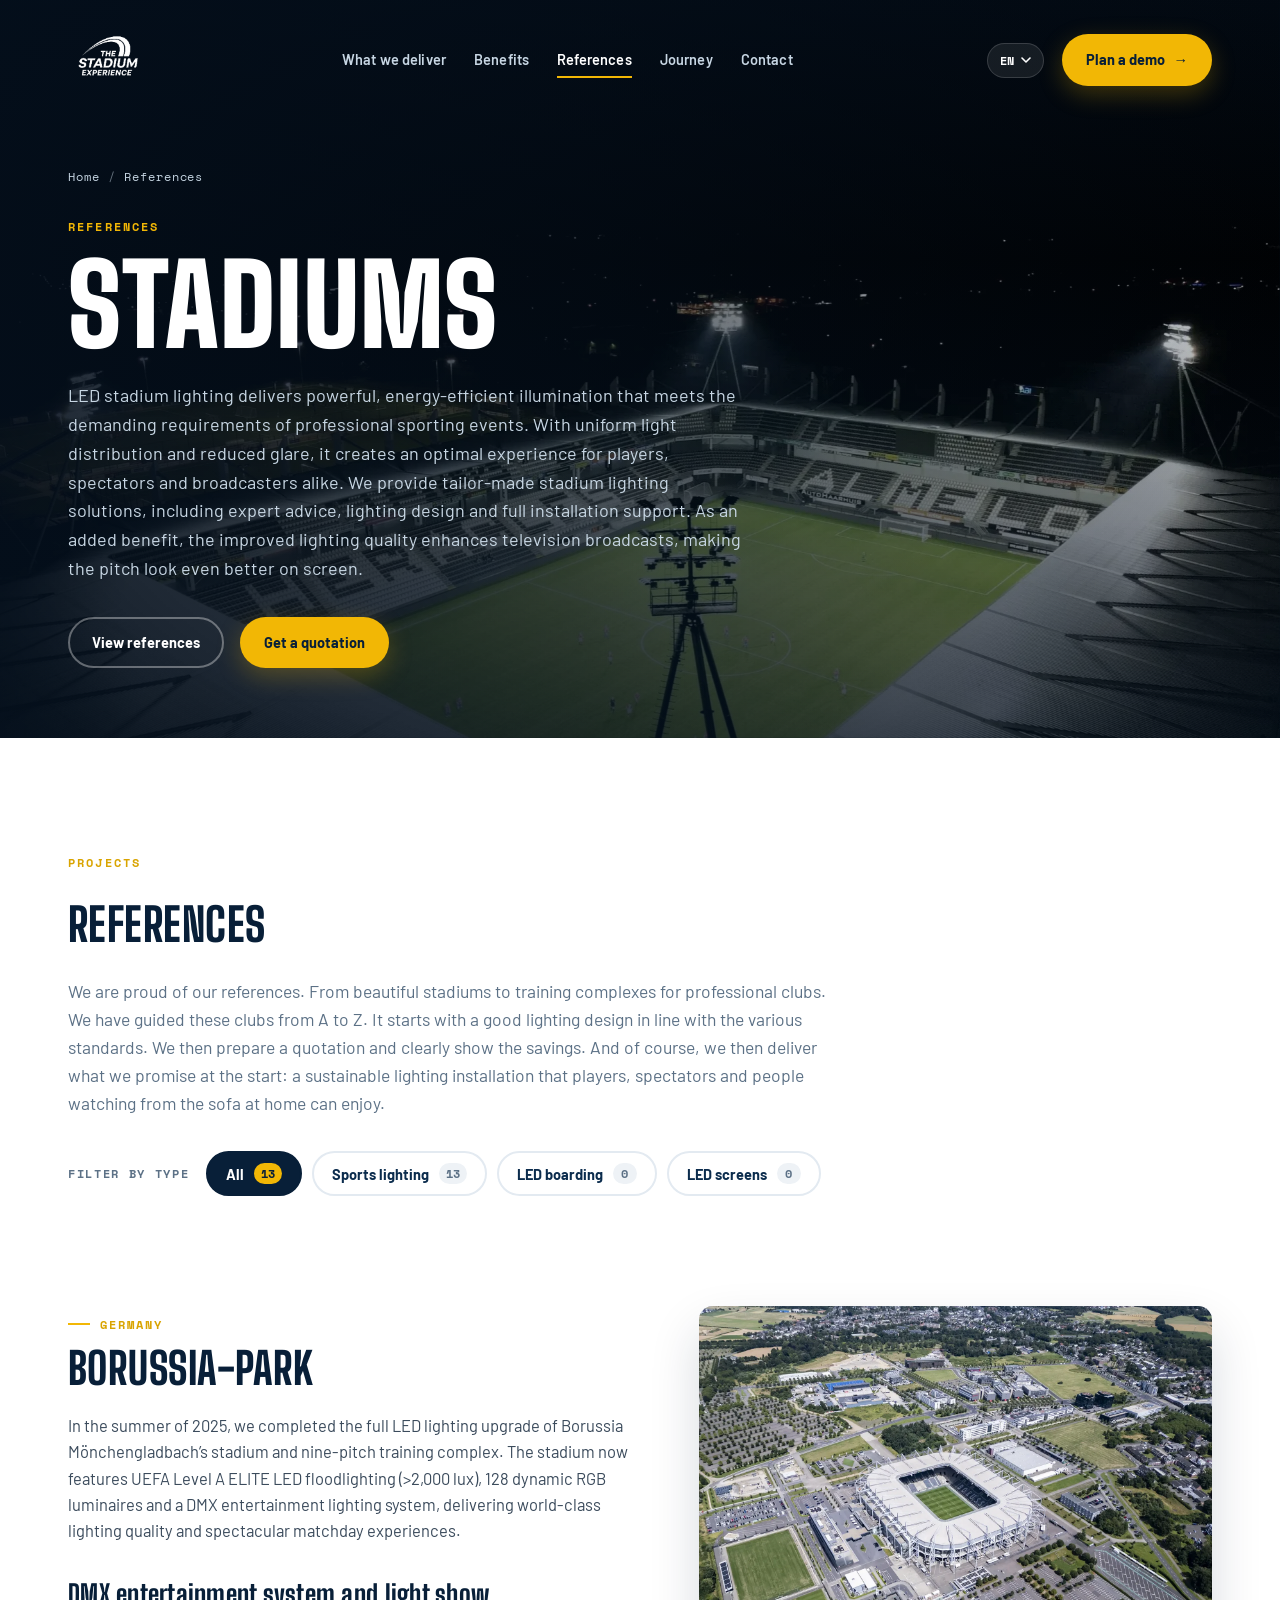
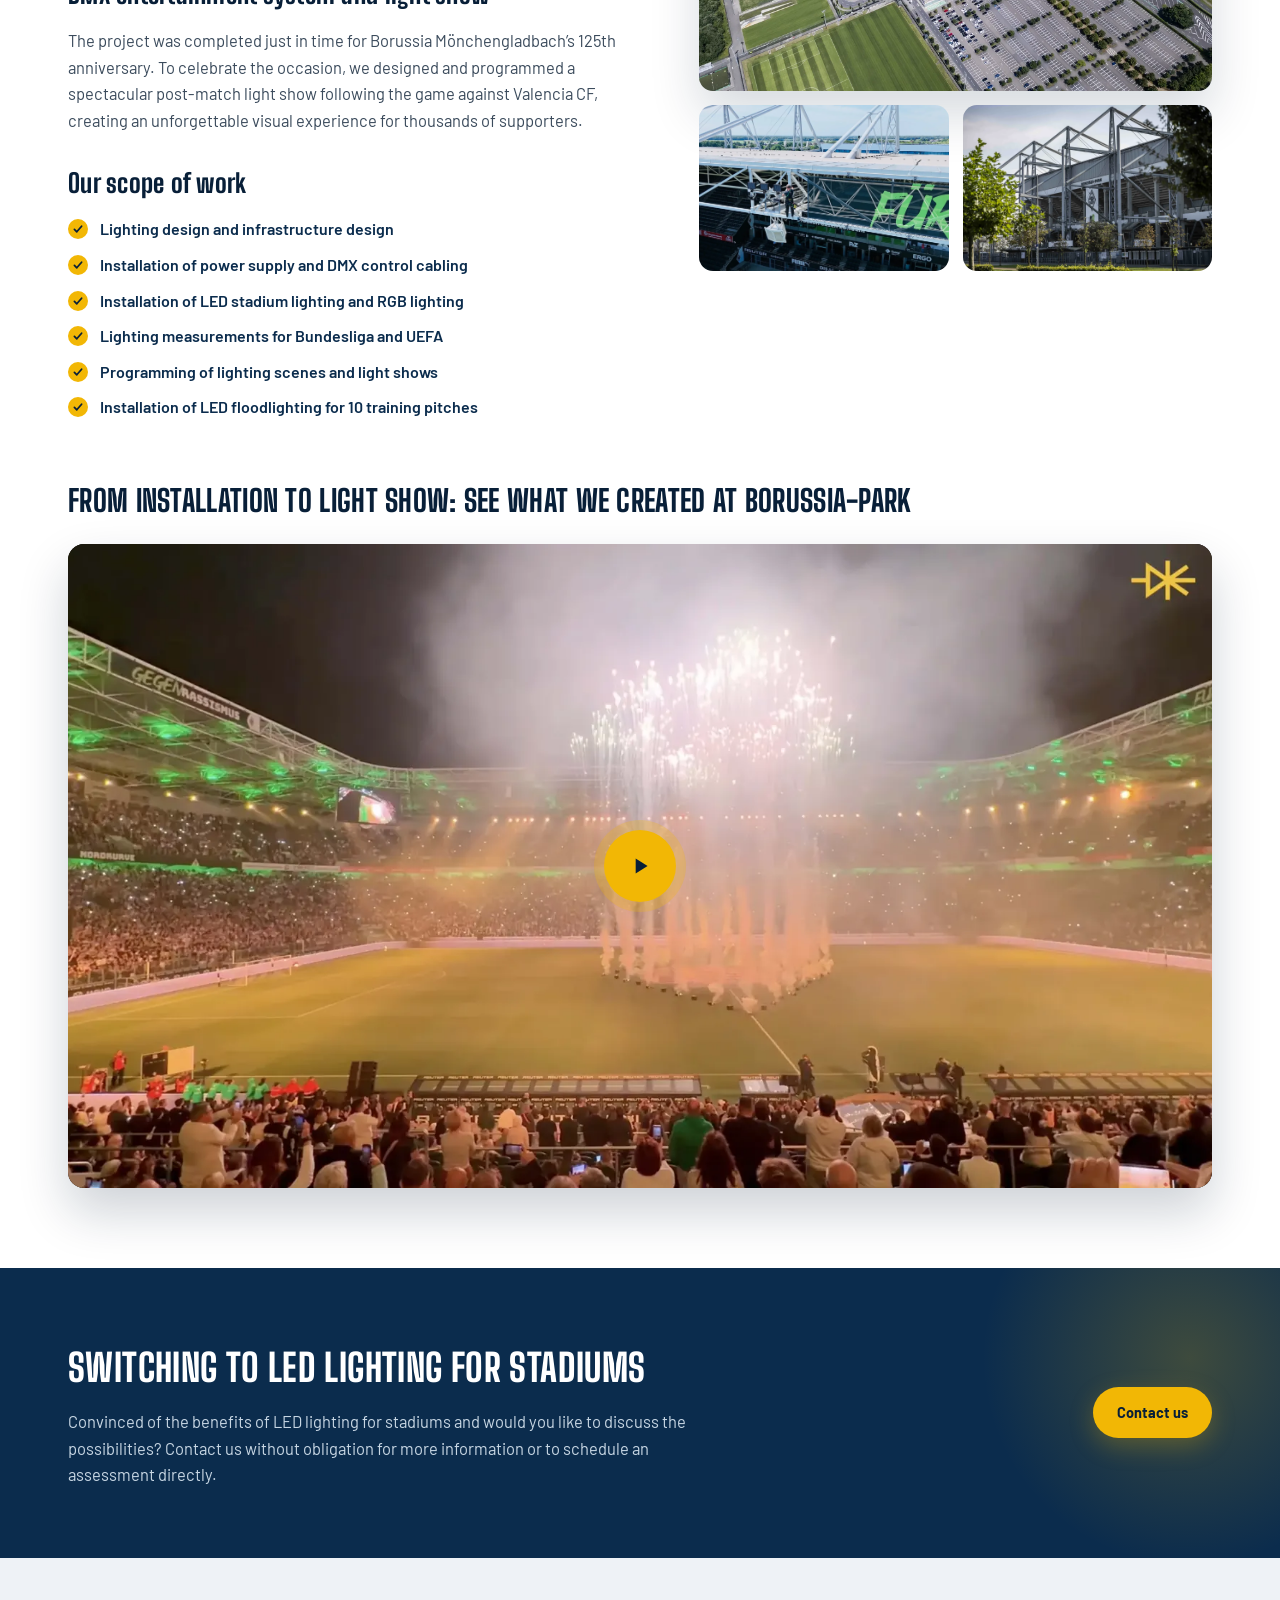
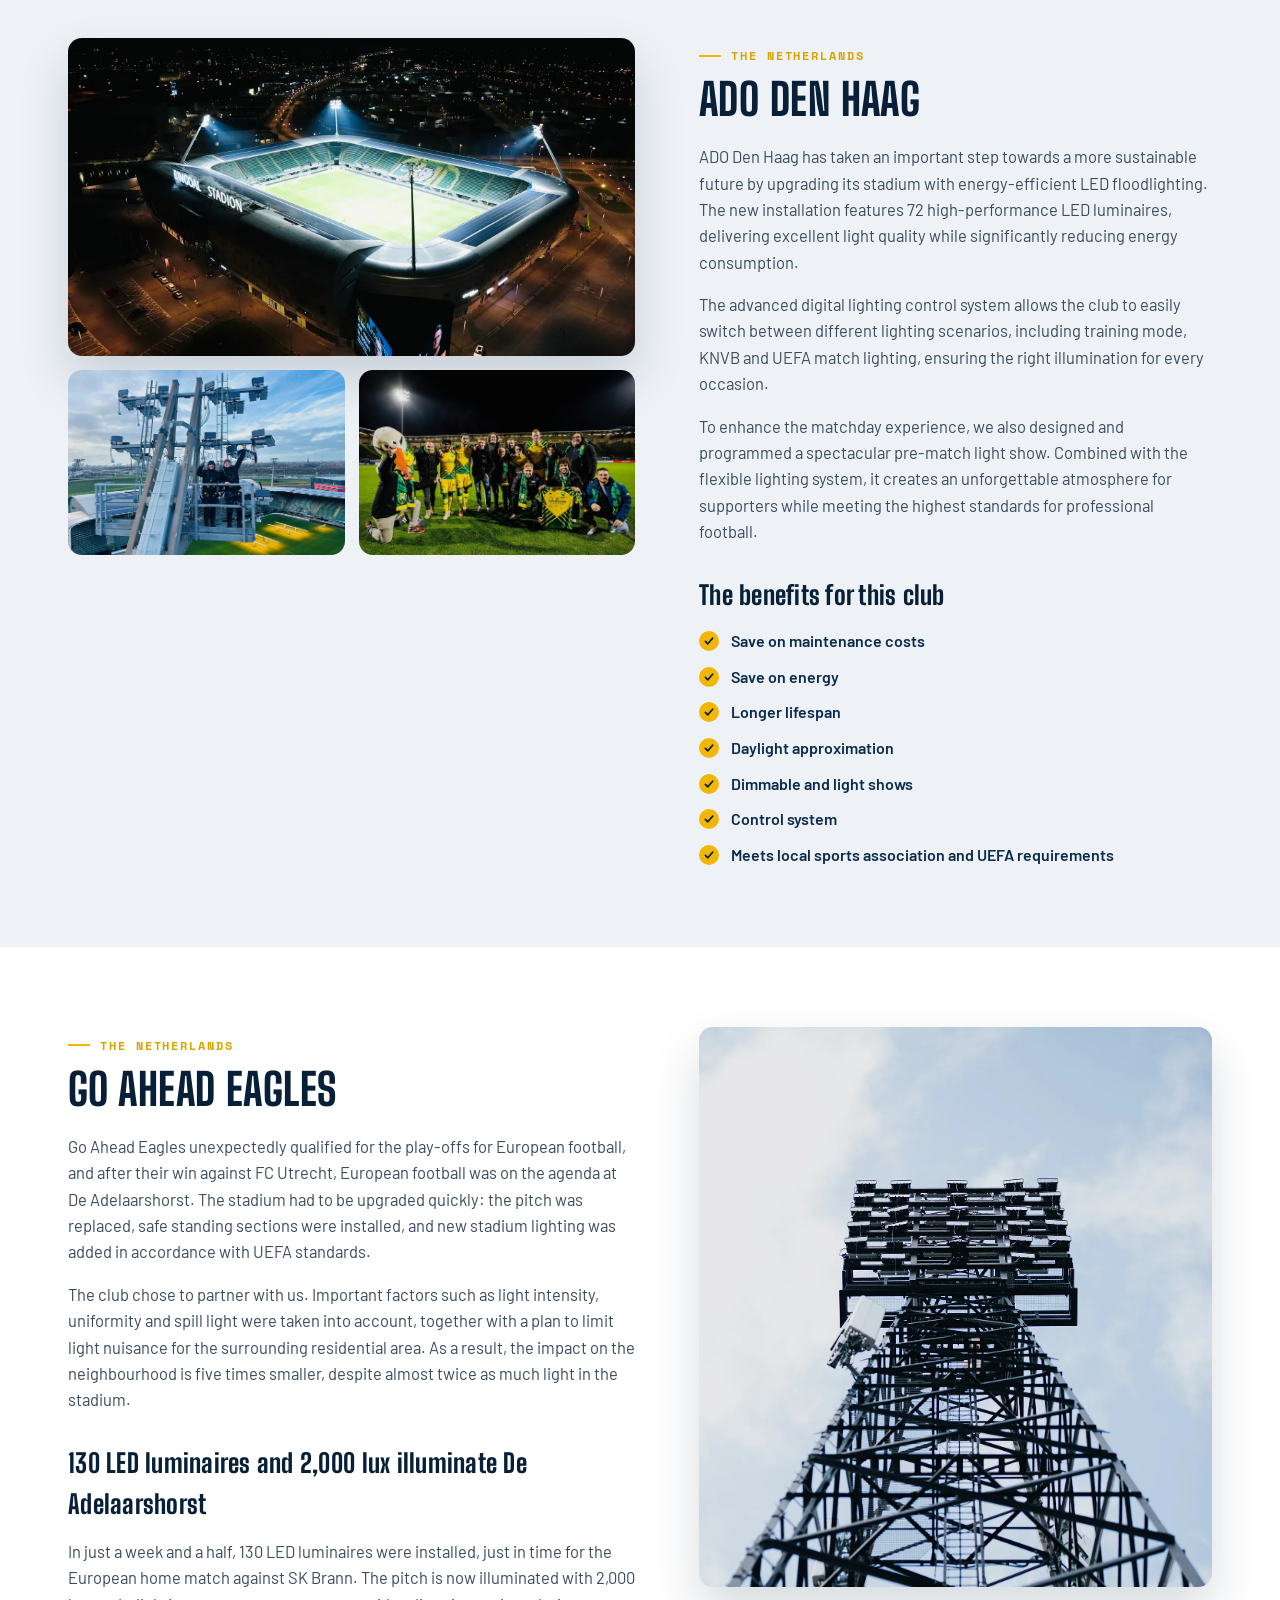
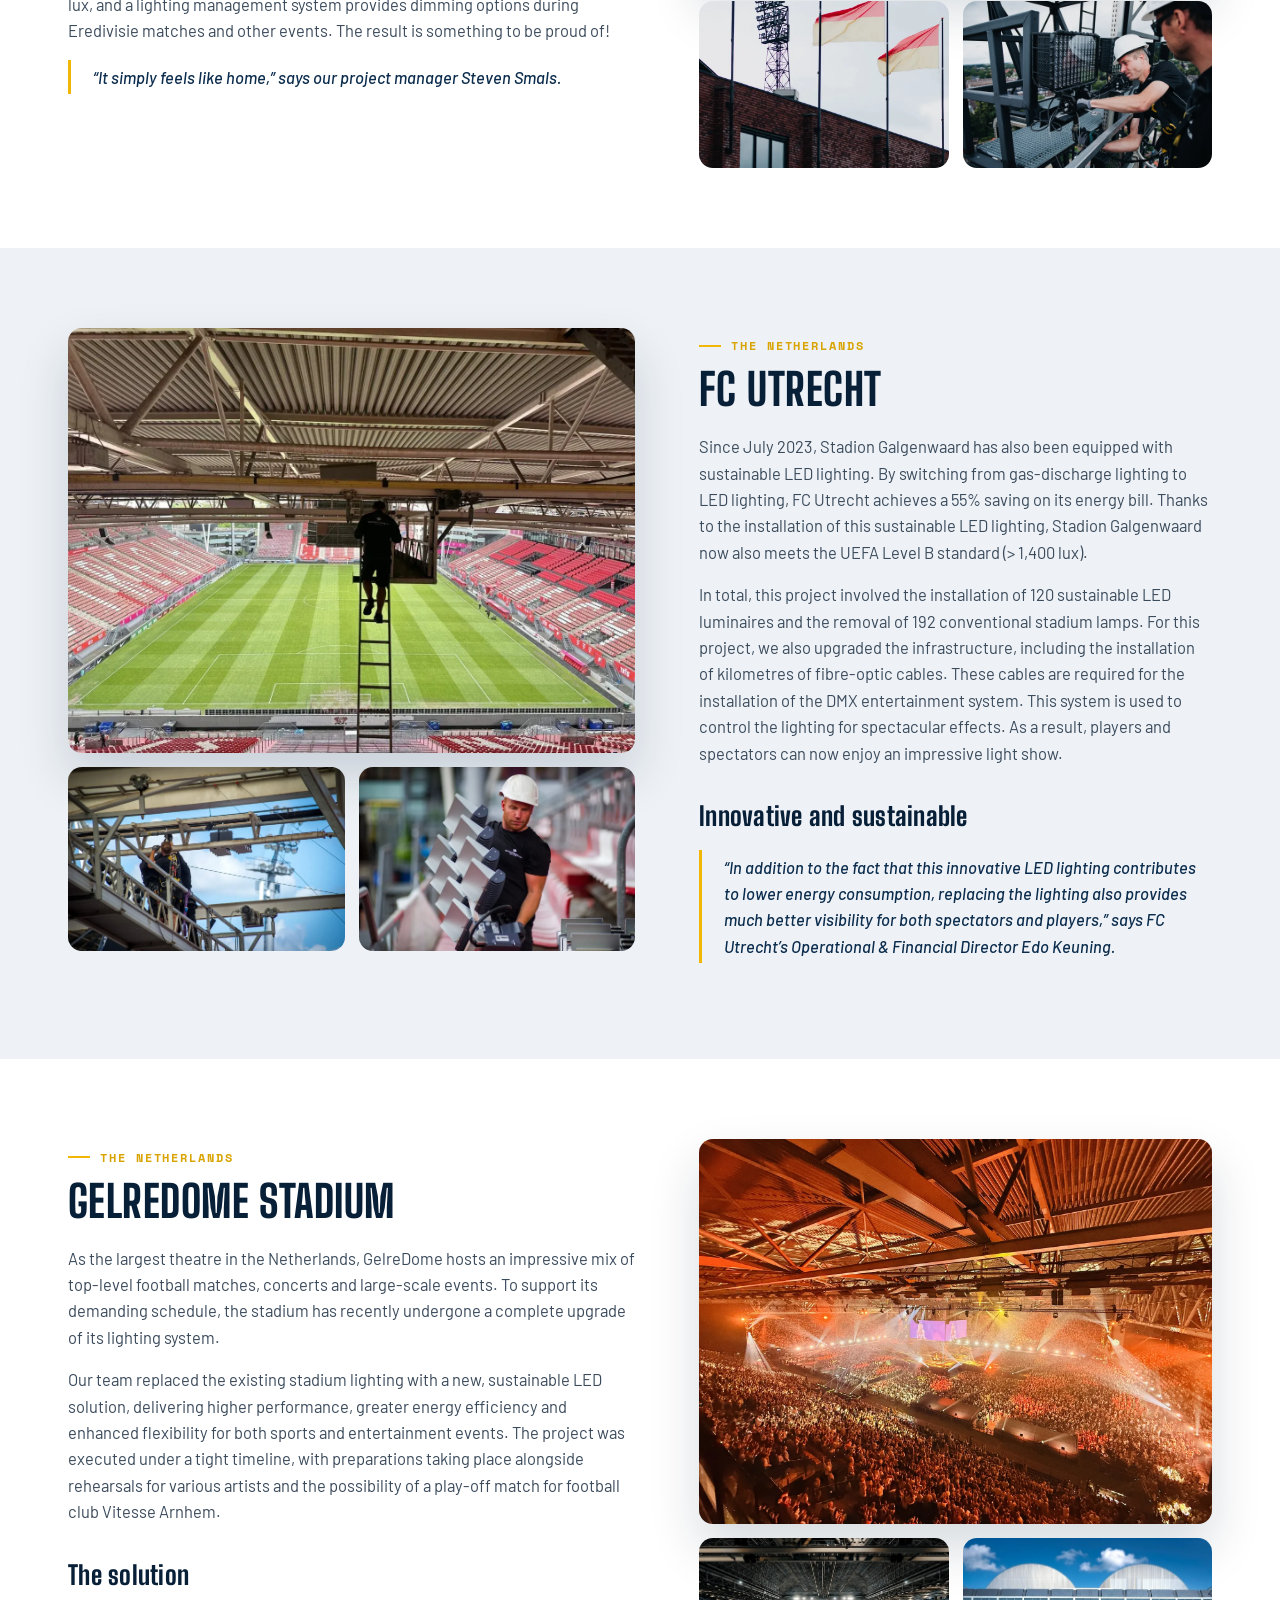
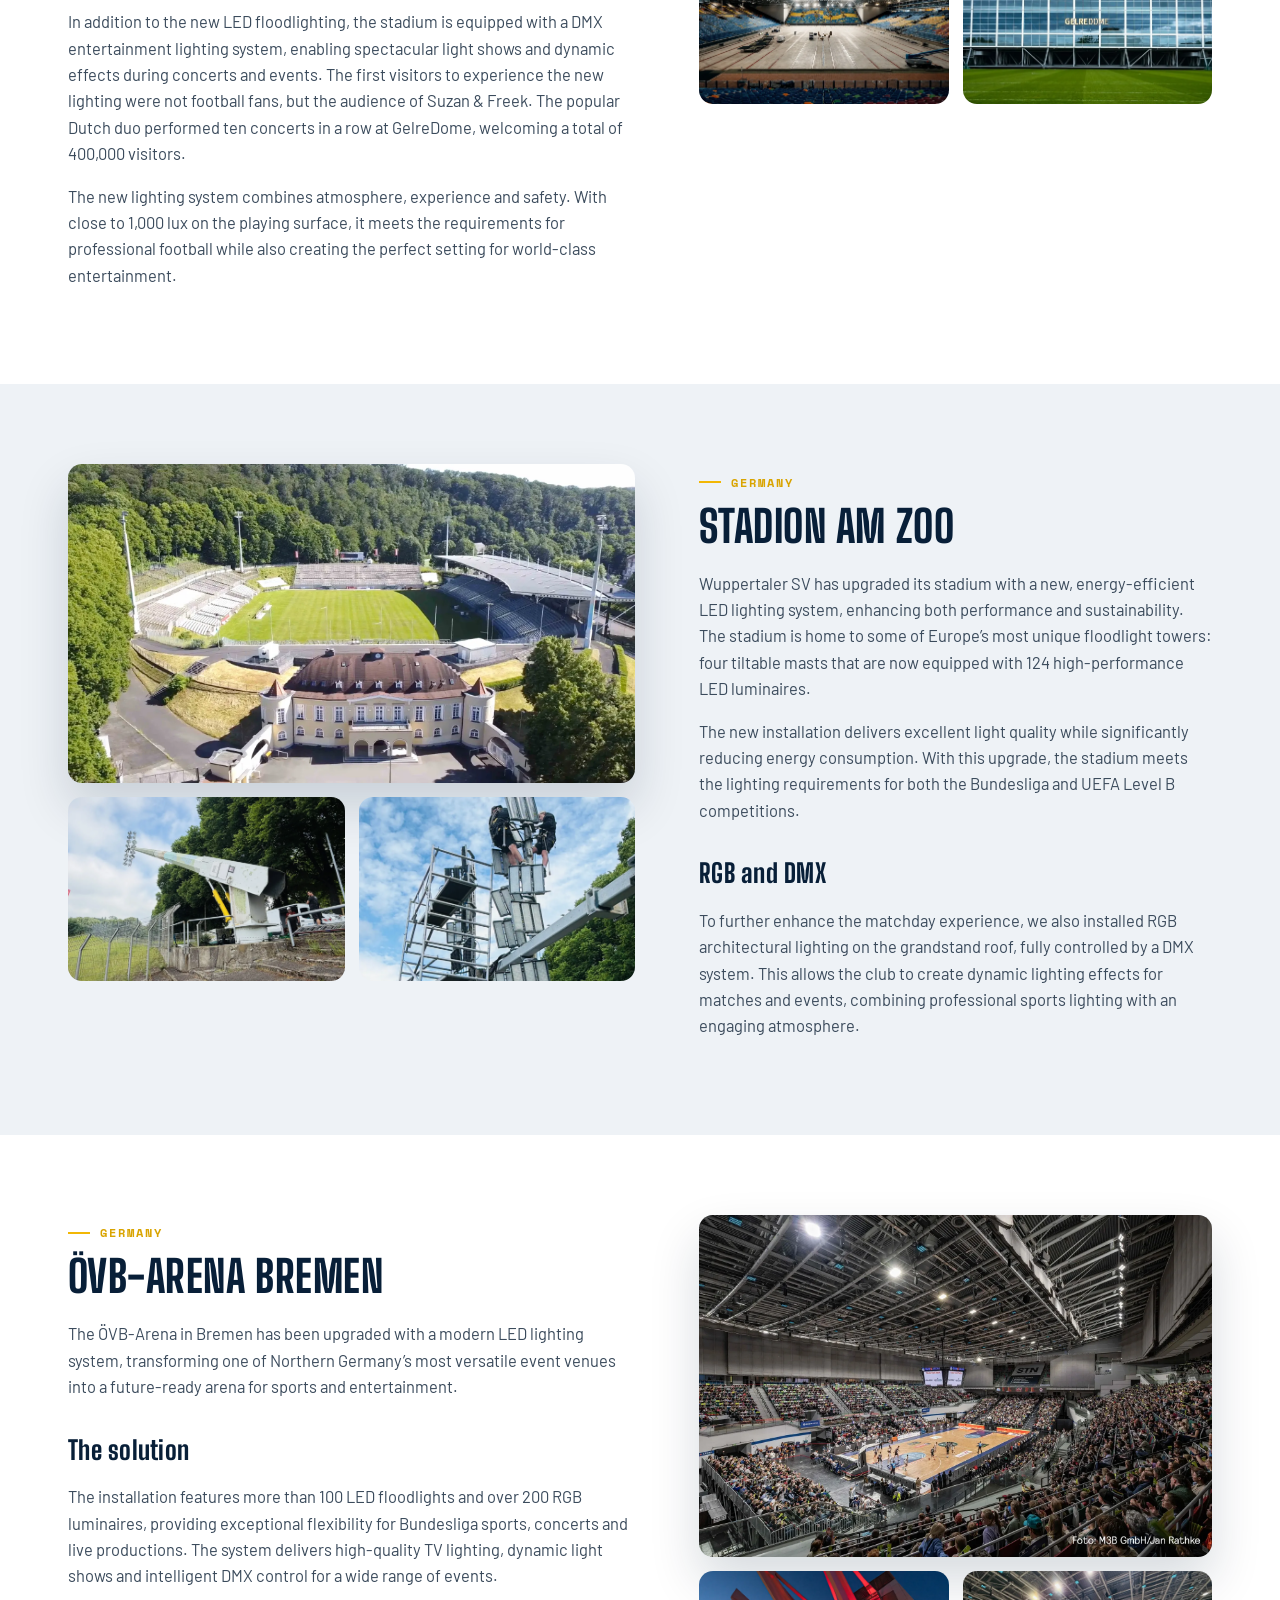
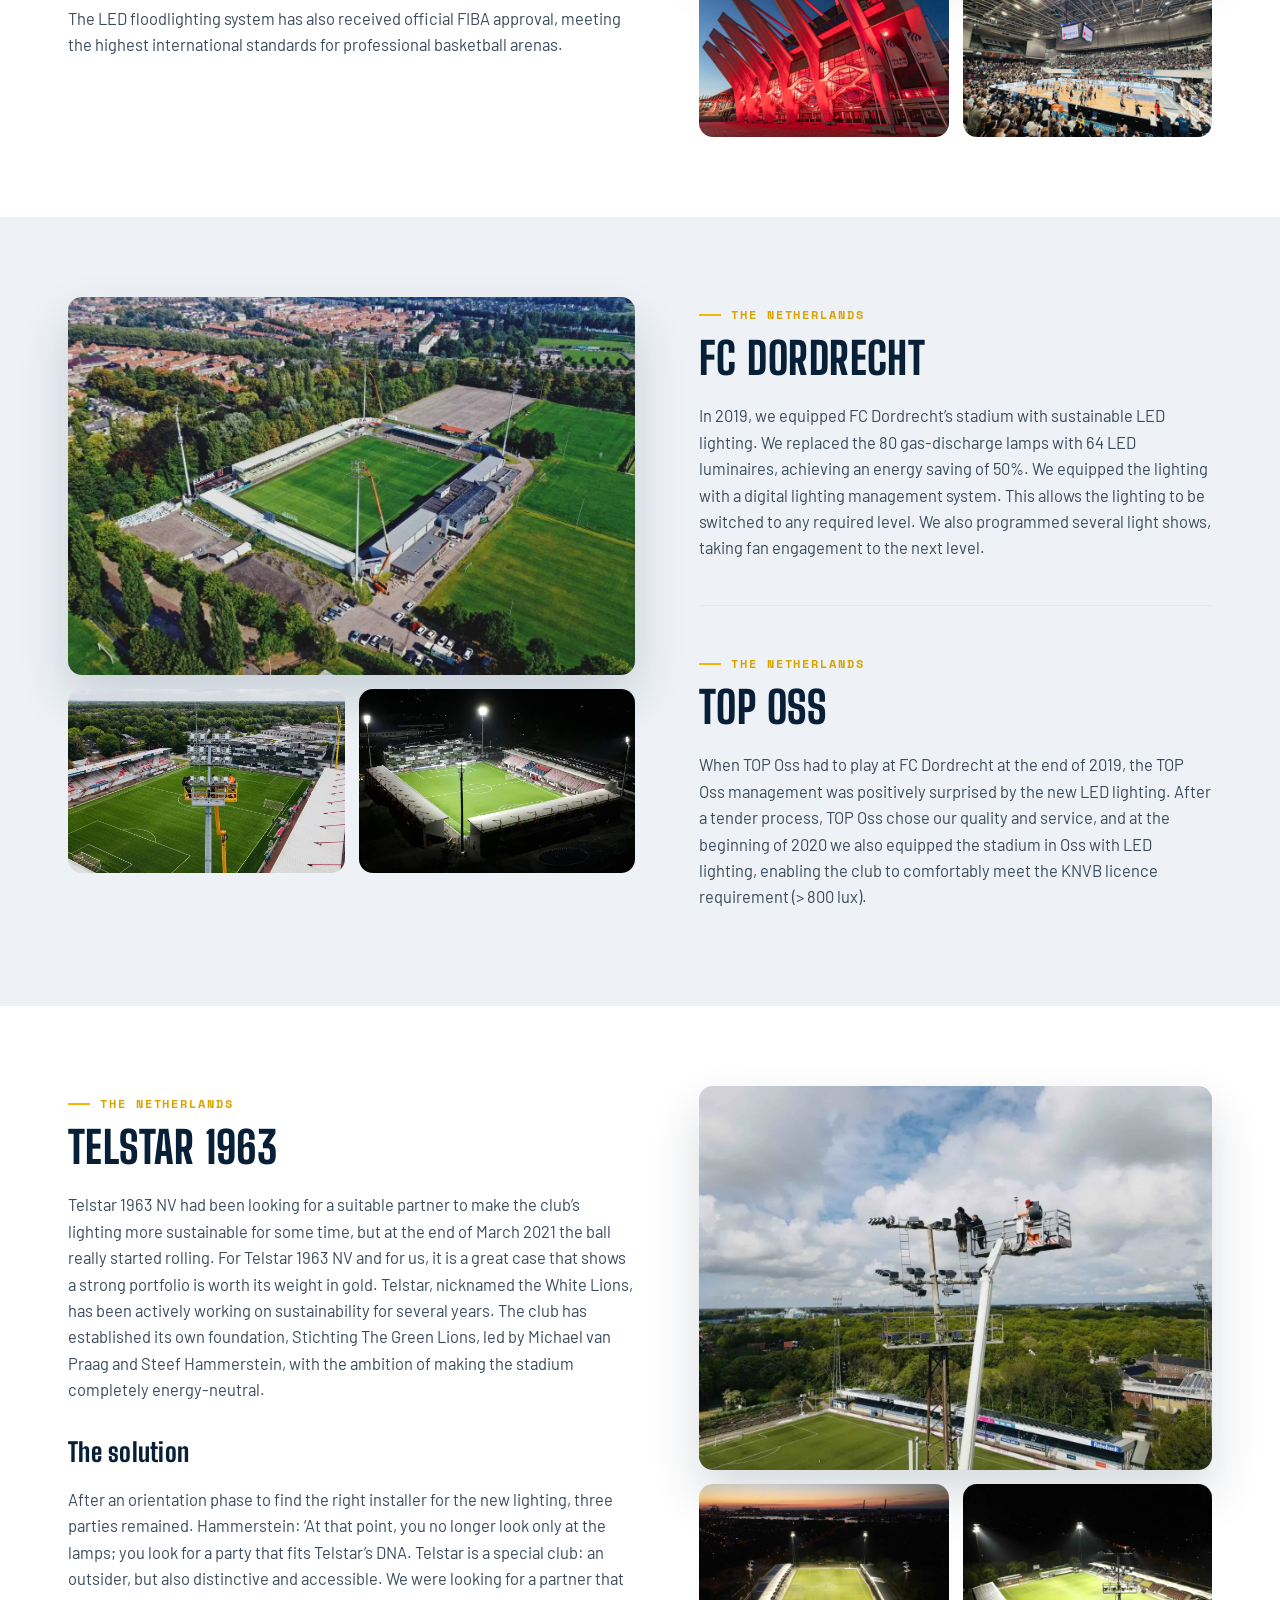
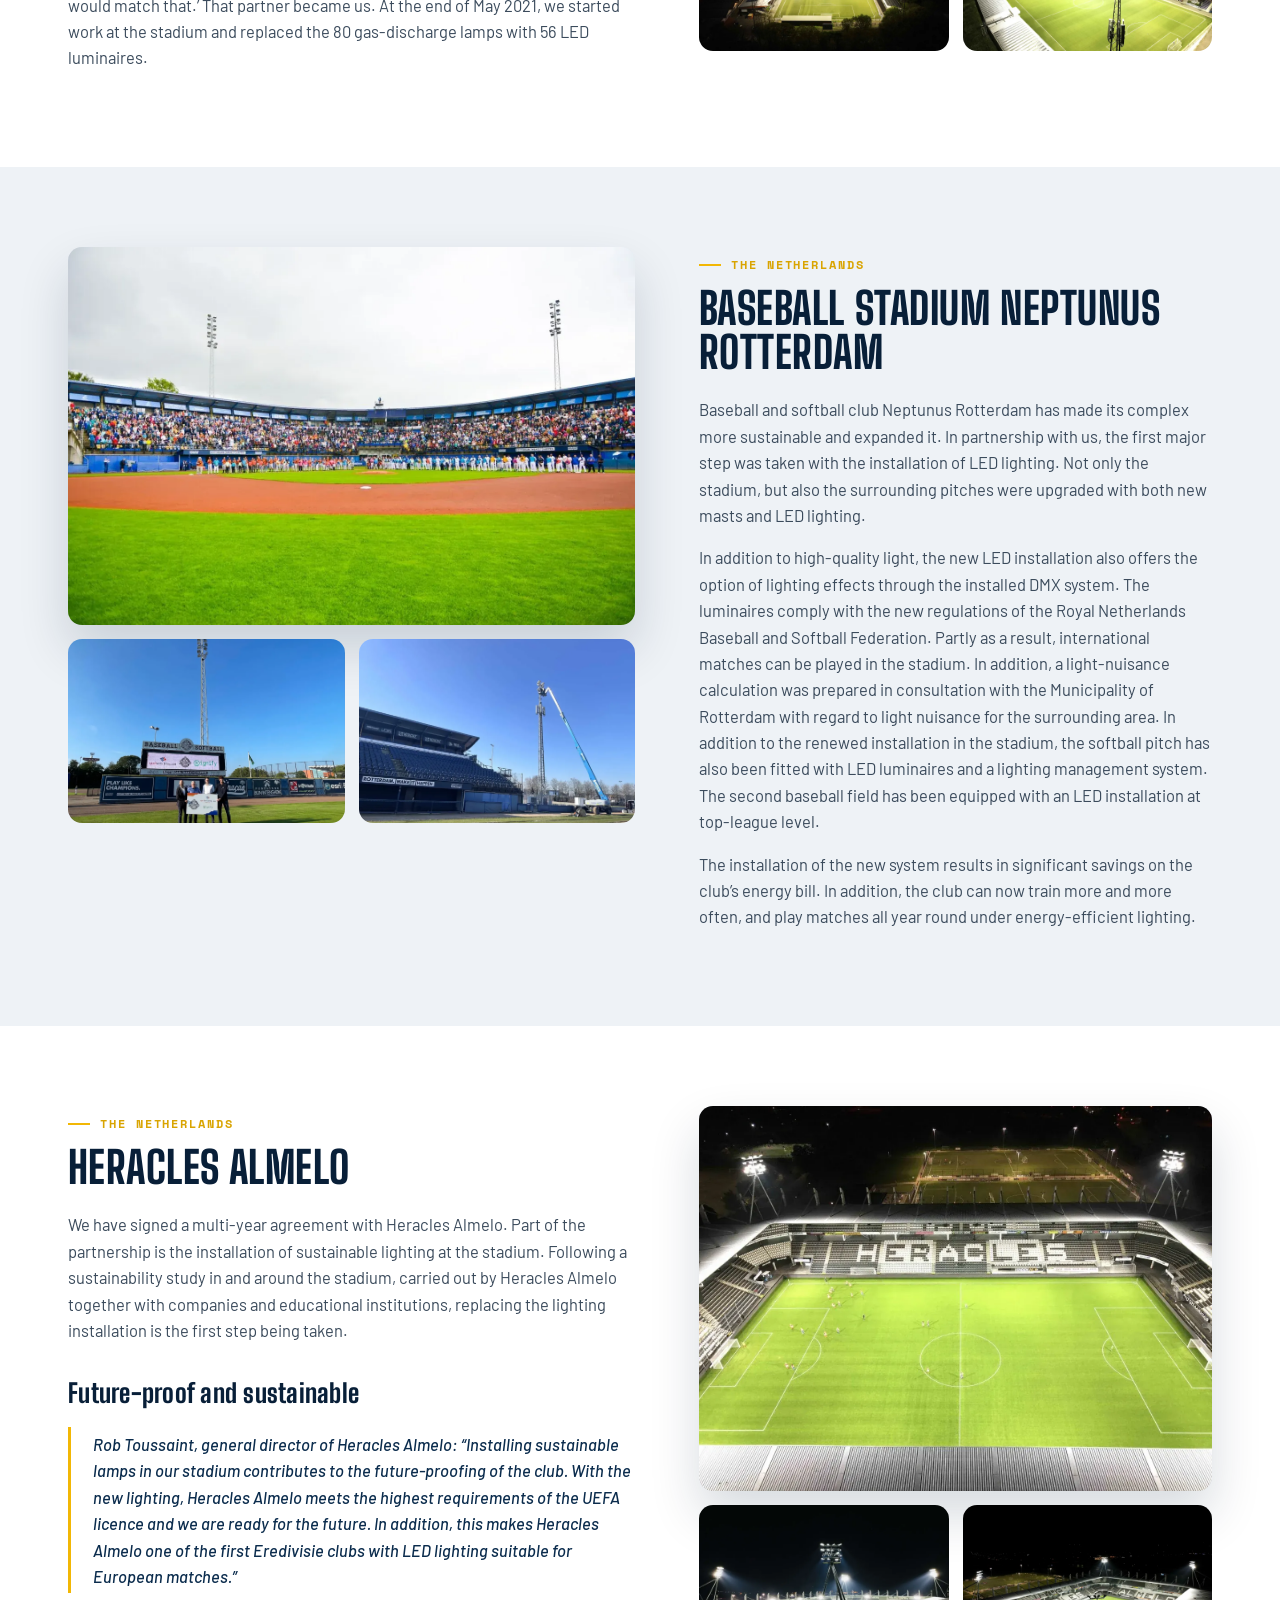
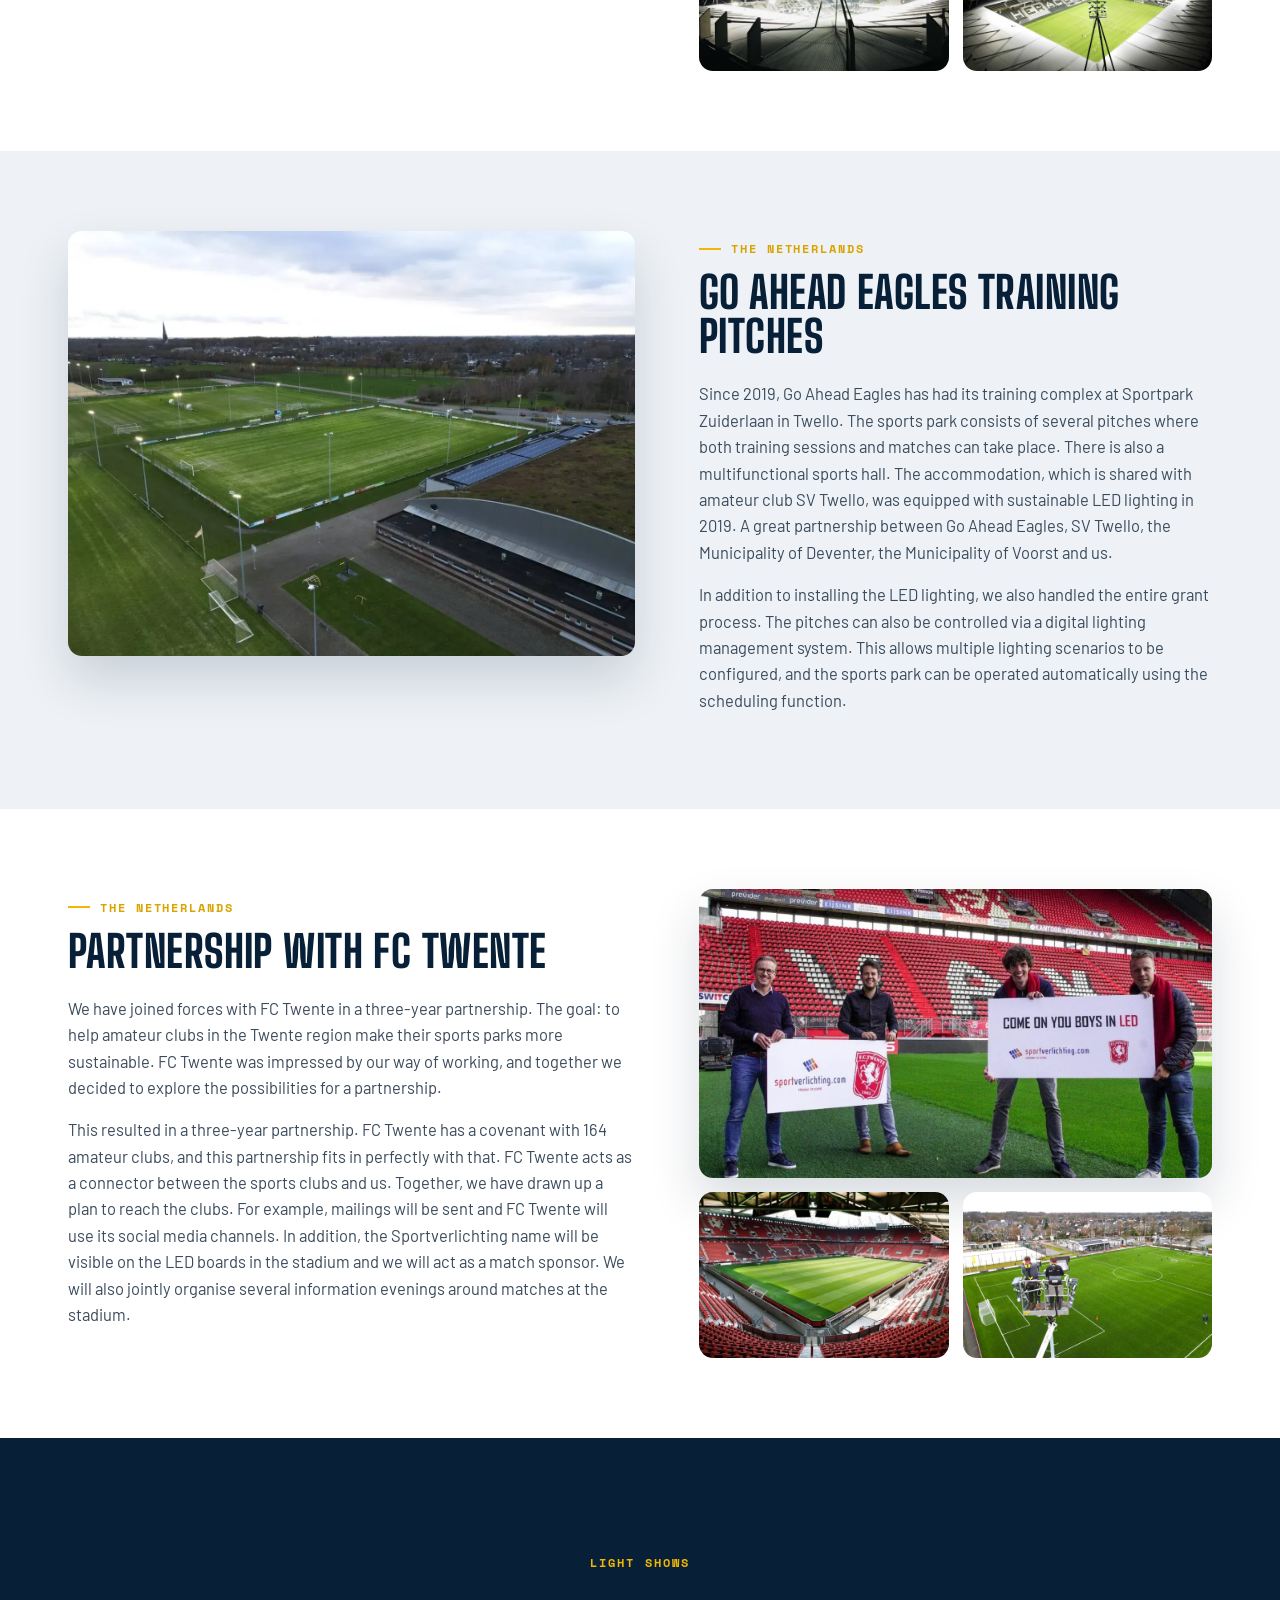
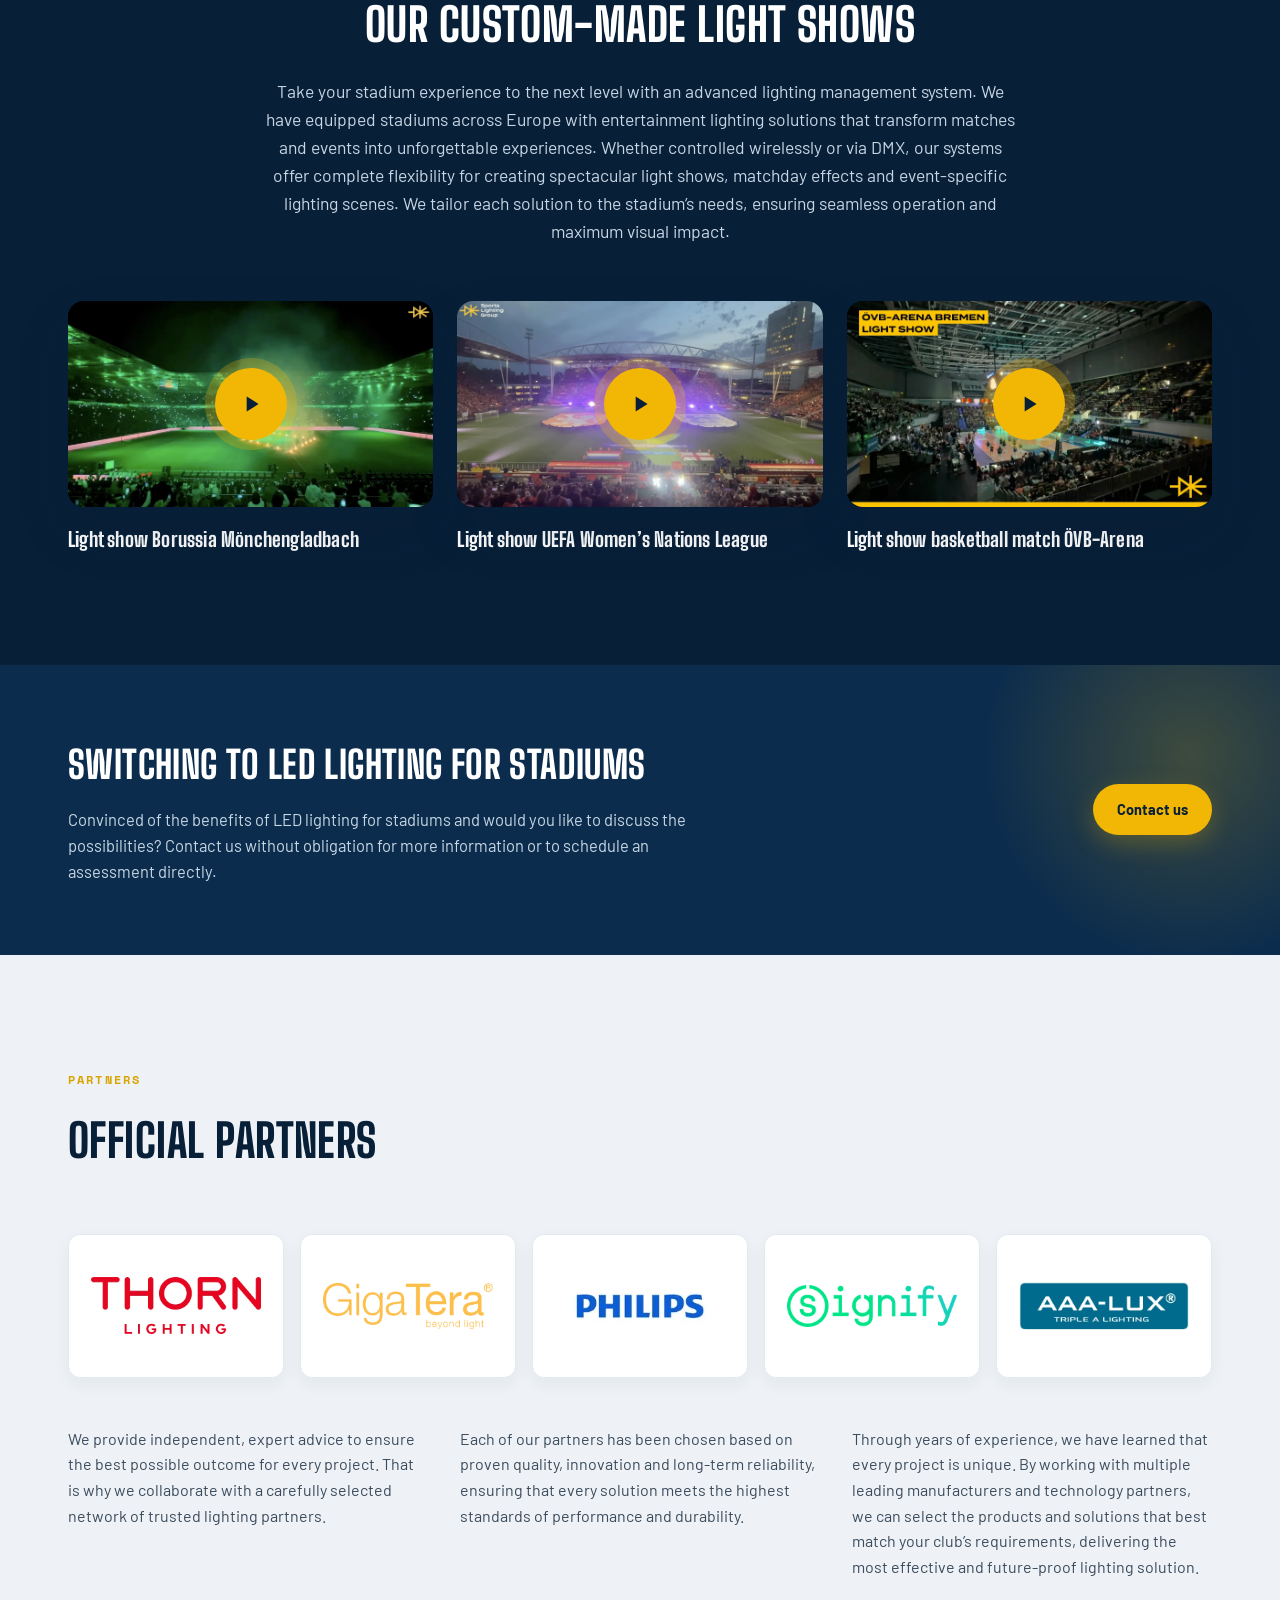
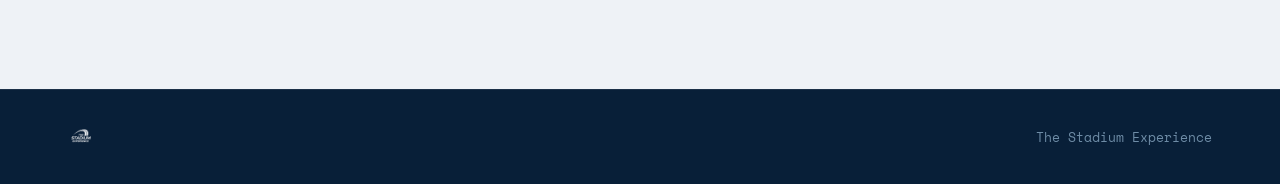
==== references.html @ 321649d0 "Add References page with stadium references and type filters New references.html in The Stadium Expe" ====
<!DOCTYPE html>
<html lang="en">
<head>
<!-- Google Tag Manager -->
<script>(function(w,d,s,l,i){w[l]=w[l]||[];w[l].push({'gtm.start':
new Date().getTime(),event:'gtm.js'});var f=d.getElementsByTagName(s)[0],
j=d.createElement(s),dl=l!='dataLayer'?'&l='+l:'';j.async=true;j.src=
'https://www.googletagmanager.com/gtm.js?id='+i+dl;f.parentNode.insertBefore(j,f);
})(window,document,'script','dataLayer','GTM-NWTGJNN2');</script>
<!-- End Google Tag Manager -->
<meta charset="UTF-8">
<meta name="viewport" content="width=device-width, initial-scale=1.0">
<title>References – Stadiums | The Stadium Experience</title>
<meta name="description" content="Stadium references of The Stadium Experience: LED stadium lighting, RGB and DMX light shows at Borussia-Park, ADO Den Haag, FC Utrecht, GelreDome, ÖVB-Arena Bremen and more.">
<link rel="icon" href="assets/favicon.webp">
<link rel="preconnect" href="https://fonts.googleapis.com">
<link rel="preconnect" href="https://fonts.gstatic.com" crossorigin>
<link href="https://fonts.googleapis.com/css2?family=Big+Shoulders+Display:wght@600;700;800;900&family=Barlow:ital,wght@0,400;0,500;0,600;0,700;1,500&family=Space+Mono:wght@400;700&display=swap" rel="stylesheet">
<link rel="preload" as="image" href="assets/references/hero.webp">
<style>
/* ============ TOKENS (same as index.html) ============ */
:root{
  --navy-950:#081F38; --navy-900:#0B2C4D; --navy-800:#123456;
  --steel-600:#4A7BA6; --steel-400:#6E8CA6; --powder-200:#C7D6E3;
  --gold-500:#F2B705; --gold-600:#D9A400; --white:#FFFFFF;
  --ink-700:#3B4B5C; --ink-500:#5C7186; --mist-50:#EEF2F6; --mist-100:#E3EAF1;
  --font-display:'Big Shoulders Display', sans-serif;
  --font-body:'Barlow', sans-serif;
  --font-mono:'Space Mono', monospace;
  --container:1200px; --radius:14px;
}
*,*::before,*::after{box-sizing:border-box;}
html{scroll-behavior:smooth; overflow-x:clip;}
@media (prefers-reduced-motion: reduce){
  html{scroll-behavior:auto;}
  *{animation-duration:0.001ms !important; animation-iteration-count:1 !important; transition-duration:0.001ms !important; scroll-behavior:auto !important;}
}
body{margin:0; font-family:var(--font-body); background:var(--white); color:var(--ink-700); line-height:1.6; -webkit-font-smoothing:antialiased; overflow-x:clip;}
img{max-width:100%; display:block;}
a{color:inherit;}
.container{max-width:var(--container); margin:0 auto; padding:0 28px;}
section{position:relative;}
h1,h2,h3,h4{font-family:var(--font-display); margin:0; letter-spacing:0.01em;}
.eyebrow{font-family:var(--font-mono); font-size:12px; letter-spacing:0.18em; text-transform:uppercase; color:var(--gold-600); font-weight:700; display:inline-flex; align-items:center; gap:10px;}
.eyebrow.on-dark{color:var(--gold-500);}
a:focus-visible, button:focus-visible{outline:3px solid var(--gold-500); outline-offset:2px;}

/* reveal */
.reveal{opacity:0; transform:translateY(28px); transition:opacity .7s ease, transform .7s ease;}
.reveal.is-visible{opacity:1; transform:translateY(0);}
.reveal-stagger > *{opacity:0; transform:translateY(24px); transition:opacity .6s ease, transform .6s ease;}
.reveal-stagger.is-visible > *{opacity:1; transform:translateY(0);}
.reveal-stagger.is-visible > *:nth-child(2){transition-delay:.08s;}
.reveal-stagger.is-visible > *:nth-child(3){transition-delay:.16s;}
.reveal-stagger.is-visible > *:nth-child(4){transition-delay:.24s;}
.reveal-stagger.is-visible > *:nth-child(5){transition-delay:.32s;}

/* ============ HEADER (same as index.html) ============ */
header{position:fixed; top:0; left:0; right:0; z-index:100; background:rgba(8,31,56,0); transition:background .35s ease, backdrop-filter .35s ease, box-shadow .35s ease, padding .35s ease; padding:20px 0;}
header.scrolled{background:rgba(8,31,56,0.92); backdrop-filter:blur(10px); box-shadow:0 8px 30px rgba(0,0,0,0.25); padding:12px 0;}
header .container{display:flex; align-items:center; justify-content:space-between; gap:20px;}
.brand{display:flex; align-items:center; gap:10px; text-decoration:none;}
.brand img{height:80px; transition:height .3s ease; filter:brightness(0) invert(1);}
header.scrolled .brand img{height:64px;}
nav.main-nav{display:flex; align-items:center; gap:28px;}
nav.main-nav a{color:var(--powder-200); text-decoration:none; font-size:14.5px; font-weight:600; letter-spacing:0.01em; position:relative;}
nav.main-nav a::after{content:""; position:absolute; left:0; bottom:-6px; width:0; height:2px; background:var(--gold-500); transition:width .25s ease;}
nav.main-nav a:hover::after, nav.main-nav a.active::after{width:100%;}
nav.main-nav a.active{color:var(--white);}
.header-right{display:flex; align-items:center; gap:18px;}
.lang-switch{position:relative;}
.lang-switch-trigger{display:flex; align-items:center; gap:6px; font-family:var(--font-mono); font-size:12px; font-weight:700; letter-spacing:0.04em; padding:8px 12px; border-radius:999px; border:1px solid rgba(255,255,255,0.15); background:rgba(255,255,255,0.08); color:var(--white); cursor:pointer; transition:background .2s ease, border-color .2s ease;}
.lang-switch-trigger:hover{background:rgba(255,255,255,0.16); border-color:rgba(255,255,255,0.3);}
.lang-switch-trigger svg{transition:transform .2s ease; flex-shrink:0;}
.lang-switch.open .lang-switch-trigger svg{transform:rotate(180deg);}
.lang-switch-menu{position:absolute; top:calc(100% + 8px); right:0; min-width:96px; background:var(--navy-900); border:1px solid rgba(255,255,255,0.15); border-radius:14px; padding:6px; display:flex; flex-direction:column; gap:2px; box-shadow:0 16px 32px rgba(0,0,0,0.35); opacity:0; visibility:hidden; transform:translateY(-6px); transition:opacity .18s ease, transform .18s ease, visibility .18s ease; z-index:50;}
.lang-switch.open .lang-switch-menu{opacity:1; visibility:visible; transform:translateY(0);}
.lang-switch-menu button{font-family:var(--font-mono); font-size:12px; font-weight:700; letter-spacing:0.04em; padding:8px 12px; border-radius:9px; border:none; background:transparent; color:var(--powder-200); cursor:pointer; text-align:left; transition:background .2s ease, color .2s ease;}
.lang-switch-menu button.active{background:var(--gold-500); color:var(--navy-950);}
.lang-switch-menu button:hover:not(.active){background:rgba(255,255,255,0.1); color:var(--white);}
.btn{display:inline-flex; align-items:center; justify-content:center; gap:9px; font-family:var(--font-body); font-weight:700; font-size:14.5px; padding:12px 22px; border-radius:999px; text-decoration:none; cursor:pointer; border:2px solid transparent; transition:transform .2s ease, box-shadow .2s ease, background .2s ease, color .2s ease; white-space:nowrap;}
.btn:hover{transform:translateY(-2px);}
.btn-gold{background:var(--gold-500); color:var(--navy-950); box-shadow:0 8px 24px rgba(242,183,5,0.25);}
.btn-gold:hover{background:var(--gold-600); box-shadow:0 10px 28px rgba(242,183,5,0.35);}
.btn-ghost-dark{border-color:rgba(255,255,255,0.35); color:var(--white);}
.btn-ghost-dark:hover{border-color:var(--white); background:rgba(255,255,255,0.08);}
.header-cta{display:flex; align-items:center; gap:10px;}
.burger{display:none; background:none; border:none; cursor:pointer; padding:6px; color:var(--white);}
.mobile-nav{position:fixed; inset:0; background:var(--navy-950); z-index:200; display:flex; flex-direction:column; padding:100px 32px 40px; transform:translateX(100%); transition:transform .35s ease; visibility:hidden;}
.mobile-nav.open{transform:translateX(0); visibility:visible;}
.mobile-nav a{color:var(--white); font-family:var(--font-display); font-size:28px; font-weight:700; text-decoration:none; padding:14px 0; border-bottom:1px solid rgba(255,255,255,0.1);}
.mobile-nav a.active{color:var(--gold-500);}
.mobile-nav .close-btn{position:absolute; top:26px; right:28px; background:none; border:none; color:var(--white); cursor:pointer;}
.mobile-nav .btn{margin-top:30px; color:var(--navy-950); font-family:var(--font-body); font-size:16px; border-bottom:none;}

/* ============ HERO ============ */
.ref-hero{position:relative; min-height:82vh; display:flex; align-items:flex-end; background:var(--navy-950); overflow:hidden; padding:150px 0 70px;}
.ref-hero-bg{position:absolute; inset:0; width:100%; height:100%; object-fit:cover; object-position:center 40%; transform:scale(1.06); animation:heroZoom 2.4s cubic-bezier(.16,.8,.3,1) forwards;}
@keyframes heroZoom{to{transform:scale(1);}}
.ref-hero-scrim{position:absolute; inset:0; background:linear-gradient(90deg, rgba(4,15,28,0.88) 0%, rgba(4,15,28,0.62) 45%, rgba(4,15,28,0.15) 100%), linear-gradient(180deg, rgba(4,15,28,0.55) 0%, rgba(4,15,28,0) 35%, rgba(4,15,28,0.65) 100%);}
.ref-hero .container{position:relative; z-index:2; width:100%;}
.crumbs{font-family:var(--font-mono); font-size:12px; letter-spacing:.08em; color:var(--powder-200); margin-bottom:26px;}
.crumbs a{color:var(--powder-200); text-decoration:none;}
.crumbs a:hover{color:var(--gold-500);}
.crumbs span{margin:0 8px; opacity:.5;}
.ref-hero .eyebrow{margin-bottom:18px;}
.ref-hero h1{font-size:clamp(52px, 9vw, 112px); font-weight:900; color:var(--white); line-height:.92; margin:0 0 24px; opacity:0; animation:fadeUp .9s .15s ease forwards;}
.ref-hero-lead{font-size:18px; color:var(--powder-200); max-width:680px; margin:0 0 34px; opacity:0; animation:fadeUp .9s .3s ease forwards;}
.ref-hero-actions{display:flex; gap:16px; flex-wrap:wrap; opacity:0; animation:fadeUp .9s .45s ease forwards;}
@keyframes fadeUp{from{opacity:0; transform:translateY(18px);} to{opacity:1; transform:translateY(0);}}

/* ============ SECTIONS ============ */
.section{padding:110px 0;}
.section-light{background:var(--white);}
.section-mist{background:var(--mist-50);}
.section-dark{background:var(--navy-950); color:var(--powder-200);}
.section-head{max-width:760px; margin-bottom:56px;}
.section-head h2{font-size:clamp(30px,4vw,46px); font-weight:800; margin:14px 0 16px; color:var(--navy-950); text-transform:uppercase;}
.section-dark .section-head h2{color:var(--white);}
.section-head p{font-size:17.5px; color:var(--ink-500); margin:0;}
.section-dark .section-head p{color:var(--powder-200);}
.section-head.centered{margin-left:auto; margin-right:auto; text-align:center;}

/* references intro */
.refs-intro{padding:110px 0 30px;}

/* reference block */
/* type filters */
.ref-filters{display:flex; flex-wrap:wrap; align-items:center; gap:10px; margin-top:34px;}
.ref-filters-label{font-family:var(--font-mono); font-size:12px; font-weight:700; letter-spacing:.14em; text-transform:uppercase; color:var(--ink-500); margin-right:6px;}
.ref-filter{display:inline-flex; align-items:center; gap:10px; font-family:var(--font-body); font-weight:700; font-size:14.5px; padding:10px 18px; border-radius:999px; border:2px solid var(--mist-100); background:var(--white); color:var(--navy-900); cursor:pointer; transition:background .2s ease, border-color .2s ease, color .2s ease;}
.ref-filter:hover{border-color:var(--navy-900);}
.ref-filter.active{background:var(--navy-950); border-color:var(--navy-950); color:var(--white);}
.ref-filter .count{font-family:var(--font-mono); font-size:12px; min-width:24px; padding:2px 7px; border-radius:999px; background:var(--mist-50); color:var(--ink-500); text-align:center;}
.ref-filter.active .count{background:var(--gold-500); color:var(--navy-950);}
.ref-empty{padding:40px 0 90px;}
.ref-empty-box{border:2px dashed var(--mist-100); border-radius:18px; padding:46px 32px; text-align:center;}
.ref-empty-box p{font-size:17.5px; color:var(--ink-500); max-width:560px; margin:0 auto 22px;}
[hidden]{display:none !important;}

.ref{padding:80px 0;}
.ref.flip{background:var(--mist-50);}
.ref-grid{display:grid; grid-template-columns:1.05fr .95fr; gap:64px; align-items:start;}
.ref.flip .ref-copy{order:2;}
.ref-tag{font-family:var(--font-mono); font-size:12px; font-weight:700; letter-spacing:.16em; text-transform:uppercase; color:var(--gold-600); display:inline-flex; align-items:center; gap:10px; margin-bottom:12px;}
.ref-tag::before{content:""; width:22px; height:2px; background:var(--gold-500);}
.ref-copy h2{font-size:clamp(30px,3.6vw,44px); font-weight:800; color:var(--navy-950); text-transform:uppercase; line-height:1; margin:0 0 22px;}
.ref-copy h3{font-size:clamp(21px,2.2vw,26px); font-weight:800; color:var(--navy-950); margin:30px 0 12px;}
.ref-copy p{margin:0 0 16px; font-size:16.5px;}
.ref-copy .ref-sub + .ref-sub{margin-top:44px; padding-top:40px; border-top:1px solid var(--mist-100);}
.ref-quote{margin:24px 0 8px; padding:4px 0 4px 22px; border-left:3px solid var(--gold-500); font-family:var(--font-body); font-style:italic; font-weight:500; font-size:17.5px; color:var(--navy-900);}
.ref-list{list-style:none; padding:0; margin:6px 0 0; display:grid; gap:10px;}
.ref-list li{position:relative; padding-left:32px; font-weight:600; color:var(--navy-900);}
.ref-list li::before{content:""; position:absolute; left:0; top:3px; width:20px; height:20px; border-radius:50%; background:var(--gold-500) url("data:image/svg+xml,%3Csvg xmlns='http://www.w3.org/2000/svg' viewBox='0 0 20 20'%3E%3Cpath d='M5.5 10.5l3 3 6-7' fill='none' stroke='%23081F38' stroke-width='2.2' stroke-linecap='round' stroke-linejoin='round'/%3E%3C/svg%3E") center/16px no-repeat;}
.ref-gallery{display:grid; grid-template-columns:1fr 1fr; gap:14px; position:sticky; top:110px;}
.ref-gallery button{display:block; padding:0; border:0; background:var(--mist-100); border-radius:14px; overflow:hidden; cursor:zoom-in; position:relative;}
.ref-gallery button img{width:100%; height:100%; object-fit:cover; transition:transform .6s ease;}
.ref-gallery button:hover img{transform:scale(1.04);}
.ref-gallery .g-main{grid-column:1 / -1; box-shadow:0 24px 50px rgba(8,31,56,0.16);}
.ref-gallery .g-main img{height:auto; max-height:560px;}
.ref-gallery .g-thumb{aspect-ratio:3/2;}

/* video */
.video-card{position:relative; display:block; width:100%; aspect-ratio:16/9; border:0; padding:0; border-radius:16px; overflow:hidden; background:#000; cursor:pointer; box-shadow:0 24px 50px rgba(8,31,56,0.2);}
.video-card img{position:absolute; inset:0; width:100%; height:100%; object-fit:cover; transition:transform .6s ease, opacity .3s ease;}
.video-card:hover img{transform:scale(1.03); opacity:.85;}
.video-card .play{position:absolute; left:50%; top:50%; width:72px; height:72px; margin:-36px 0 0 -36px; border-radius:50%; background:var(--gold-500); display:flex; align-items:center; justify-content:center; box-shadow:0 0 0 10px rgba(242,183,5,0.25); transition:transform .25s ease;}
.video-card:hover .play{transform:scale(1.08);}
.video-card iframe{position:absolute; inset:0; width:100%; height:100%; border:0;}
.ref-video{margin-top:56px;}
.ref-video h3{font-size:clamp(22px,2.6vw,30px); font-weight:800; color:var(--navy-950); margin:0 0 20px; text-transform:uppercase;}

/* CTA band */
.cta-band{background:var(--navy-900); padding:70px 0; position:relative; overflow:hidden;}
.cta-band::before{content:""; position:absolute; right:-120px; top:-120px; width:420px; height:420px; border-radius:50%; background:radial-gradient(circle, rgba(242,183,5,0.22), rgba(242,183,5,0) 70%);}
.cta-inner{position:relative; display:flex; align-items:center; justify-content:space-between; gap:40px;}
.cta-inner h2{color:var(--white); font-size:clamp(26px,3.2vw,38px); font-weight:800; text-transform:uppercase; margin:0 0 10px;}
.cta-inner p{color:var(--powder-200); margin:0; max-width:640px; font-size:16.5px;}

/* light shows */
.shows-grid{display:grid; grid-template-columns:repeat(3,1fr); gap:24px;}
.show h3{color:var(--white); font-size:20px; font-weight:800; margin:16px 0 0;}

/* partners */
.partners-grid{display:grid; grid-template-columns:repeat(5,1fr); gap:16px; margin-bottom:48px;}
.partner-card{background:var(--white); border:1px solid var(--mist-100); border-radius:12px; aspect-ratio:3/2; display:flex; align-items:center; justify-content:center; padding:22px; box-shadow:0 6px 16px rgba(8,31,56,0.05); transition:transform .25s ease, box-shadow .25s ease;}
.partner-card:hover{transform:translateY(-4px); box-shadow:0 14px 28px rgba(8,31,56,0.12);}
.partner-card img{width:100%; height:100%; object-fit:contain;}
.partners-text{display:grid; grid-template-columns:repeat(3,1fr); gap:32px;}
.partners-text p{margin:0; font-size:16px;}

/* footer */
footer{background:var(--navy-950); padding:34px 0; border-top:1px solid rgba(255,255,255,0.08);}
footer .container{display:flex; align-items:center; justify-content:space-between; flex-wrap:wrap; gap:16px;}
footer .brand img{height:26px; opacity:0.9;}
footer p{color:var(--steel-400); font-size:13px; margin:0; font-family:var(--font-mono);}

/* lightbox */
.lightbox{position:fixed; inset:0; z-index:300; background:rgba(4,12,24,0.94); display:flex; align-items:center; justify-content:center; padding:60px 70px; opacity:0; visibility:hidden; transition:opacity .25s ease, visibility .25s ease;}
.lightbox.open{opacity:1; visibility:visible;}
.lightbox img{max-width:100%; max-height:100%; object-fit:contain; border-radius:8px; box-shadow:0 30px 80px rgba(0,0,0,0.5);}
.lightbox button{position:absolute; background:rgba(255,255,255,0.08); border:1px solid rgba(255,255,255,0.2); color:var(--white); width:48px; height:48px; border-radius:50%; cursor:pointer; display:flex; align-items:center; justify-content:center;}
.lightbox button:hover{background:rgba(255,255,255,0.18);}
.lb-close{top:18px; right:18px;}
.lb-prev{left:14px; top:50%; margin-top:-24px;}
.lb-next{right:14px; top:50%; margin-top:-24px;}

/* ============ RESPONSIVE ============ */
@media (max-width:980px){
  nav.main-nav{display:none;}
  .burger{display:inline-flex;}
  .header-cta .btn span.btn-text-long{display:none;}
  .section{padding:80px 0;}
  .refs-intro{padding:80px 0 10px;}
  .ref{padding:64px 0;}
  .ref-grid{grid-template-columns:1fr; gap:36px;}
  .ref-gallery{position:static; order:-1;}
  .ref.flip .ref-copy{order:0;}
  .shows-grid{grid-template-columns:1fr 1fr;}
  .partners-grid{grid-template-columns:repeat(3,1fr);}
  .partners-text{grid-template-columns:1fr; gap:16px;}
  .cta-inner{flex-direction:column; align-items:flex-start; gap:24px;}
}
@media (max-width:620px){
  .container{padding:0 18px;}
  header .container{gap:10px;}
  .brand img{height:60px;}
  header.scrolled .brand img{height:52px;}
  .header-cta .btn{padding:10px 16px; font-size:13.5px;}
  .lang-switch-trigger{padding:6px 10px;}
  .ref-hero{min-height:88vh; padding:130px 0 54px;}
  .ref-hero-lead{font-size:16.5px;}
  .ref-hero-scrim{background:linear-gradient(180deg, rgba(4,15,28,0.6) 0%, rgba(4,15,28,0.45) 40%, rgba(4,15,28,0.92) 100%);}
  .shows-grid{grid-template-columns:1fr;}
  .partners-grid{grid-template-columns:repeat(2,1fr); gap:10px;}
  .ref-gallery{gap:10px;}
  .lightbox{padding:60px 12px;}
  .lb-prev, .lb-next{top:auto; bottom:14px; margin-top:0;}
  .lb-prev{left:calc(50% - 58px);} .lb-next{right:calc(50% - 58px);}
}
</style>
</head>
<body>
<!-- Google Tag Manager (noscript) -->
<noscript><iframe src="https://www.googletagmanager.com/ns.html?id=GTM-NWTGJNN2"
height="0" width="0" style="display:none;visibility:hidden"></iframe></noscript>
<!-- End Google Tag Manager (noscript) -->

<!-- ============ HEADER ============ -->
<header id="site-header">
  <div class="container">
    <a href="index.html" class="brand"><img src="assets/logo.webp" alt="The Stadium Experience"></a>
    <nav class="main-nav">
      <a href="index.html#deliver" data-i18n="nav_deliver">What we deliver</a>
      <a href="index.html#benefits" data-i18n="nav_benefits">Benefits</a>
      <a href="references.html" class="active" aria-current="page" data-i18n="nav_trusted">References</a>
      <a href="index.html#journey" data-i18n="nav_journey">Journey</a>
      <a href="index.html#contact" data-i18n="nav_contact">Contact</a>
    </nav>
    <div class="header-right">
      <div class="lang-switch" id="langSwitch">
        <button class="lang-switch-trigger" id="langSwitchTrigger" aria-haspopup="listbox" aria-expanded="false">
          <span id="langSwitchLabel">EN</span>
          <svg width="10" height="6" viewBox="0 0 10 6" fill="none"><path d="M1 1L5 5L9 1" stroke="currentColor" stroke-width="1.6" stroke-linecap="round" stroke-linejoin="round"/></svg>
        </button>
        <div class="lang-switch-menu" id="langSwitchMenu" role="listbox" aria-label="Language">
          <button data-lang="en" class="active" role="option">EN</button>
          <button data-lang="nl" role="option">NL</button>
          <button data-lang="fr" role="option">FR</button>
          <button data-lang="de" role="option">DE</button>
        </div>
      </div>
      <div class="header-cta">
        <a href="index.html#contact" class="btn btn-gold"><span class="btn-text-long" data-i18n="nav_cta">Plan a demo</span><span class="btn-text-short">→</span></a>
      </div>
      <button class="burger" id="burgerBtn" aria-label="Menu">
        <svg width="26" height="26" viewBox="0 0 24 24" fill="none"><path d="M3 6H21M3 12H21M3 18H21" stroke="currentColor" stroke-width="2" stroke-linecap="round"/></svg>
      </button>
    </div>
  </div>
</header>

<div class="mobile-nav" id="mobileNav">
  <button class="close-btn" id="closeMobileNav" aria-label="Close">
    <svg width="28" height="28" viewBox="0 0 24 24" fill="none"><path d="M6 6L18 18M6 18L18 6" stroke="currentColor" stroke-width="2" stroke-linecap="round"/></svg>
  </button>
  <a href="index.html#deliver" data-i18n="nav_deliver">What we deliver</a>
  <a href="index.html#benefits" data-i18n="nav_benefits">Benefits</a>
  <a href="references.html" class="active" aria-current="page" data-i18n="nav_trusted">References</a>
  <a href="index.html#journey" data-i18n="nav_journey">Journey</a>
  <a href="index.html#contact" data-i18n="nav_contact">Contact</a>
  <a href="index.html#contact" class="btn btn-gold" data-i18n="nav_cta">Plan a demo</a>
</div>

<main>
<!-- ============ HERO ============ -->
<section class="ref-hero">
  <img class="ref-hero-bg" src="assets/references/hero.webp" alt="" fetchpriority="high">
  <div class="ref-hero-scrim"></div>
  <div class="container">
    <div class="crumbs"><a href="index.html" data-i18n="crumb_home">Home</a><span>/</span><span data-i18n="nav_trusted" style="margin:0;opacity:1">References</span></div>
    <span class="eyebrow on-dark" data-i18n="hero_eyebrow">References</span>
    <h1 data-i18n="hero_title">STADIUMS</h1>
    <p class="ref-hero-lead" data-i18n="hero_lead">LED stadium lighting delivers powerful, energy-efficient illumination that meets the demanding requirements of professional sporting events. With uniform light distribution and reduced glare, it creates an optimal experience for players, spectators and broadcasters alike. We provide tailor-made stadium lighting solutions, including expert advice, lighting design and full installation support. As an added benefit, the improved lighting quality enhances television broadcasts, making the pitch look even better on screen.</p>
    <div class="ref-hero-actions">
      <a href="#references" class="btn btn-ghost-dark" data-i18n="hero_more">View references</a>
      <a href="index.html#contact" class="btn btn-gold" data-i18n="hero_quote">Get a quotation</a>
    </div>
  </div>
</section>

<!-- ============ REFERENCES INTRO ============ -->
<section class="refs-intro section-light" id="references">
  <div class="container">
    <div class="section-head reveal" style="margin-bottom:0">
      <span class="eyebrow" data-i18n="refs_eyebrow">Projects</span>
      <h2 data-i18n="refs_title">References</h2>
      <p data-i18n="refs_intro">We are proud of our references. From beautiful stadiums to training complexes for professional clubs. We have guided these clubs from A to Z. It starts with a good lighting design in line with the various standards. We then prepare a quotation and clearly show the savings. And of course, we then deliver what we promise at the start: a sustainable lighting installation that players, spectators and people watching from the sofa at home can enjoy.</p>
    </div>
    <!-- Filters: give each .ref (and in-list CTA) a data-type: lighting, boarding and/or screens, separated by spaces -->
    <div class="ref-filters reveal" role="group" aria-labelledby="refFiltersLabel">
      <span class="ref-filters-label" id="refFiltersLabel" data-i18n="filter_label">Filter by type</span>
      <button class="ref-filter active" data-filter="all" aria-pressed="true"><span data-i18n="filter_all">All</span><span class="count"></span></button>
      <button class="ref-filter" data-filter="lighting" aria-pressed="false"><span data-i18n="type_lighting">Sports lighting</span><span class="count"></span></button>
      <button class="ref-filter" data-filter="boarding" aria-pressed="false"><span data-i18n="type_boarding">LED boarding</span><span class="count"></span></button>
      <button class="ref-filter" data-filter="screens" aria-pressed="false"><span data-i18n="type_screens">LED screens</span><span class="count"></span></button>
    </div>
  </div>
</section>

<div class="refs">
<!-- BORUSSIA-PARK -->
<section class="ref" data-type="lighting" id="borussia-park">
  <div class="container">
    <div class="ref-grid">
      <div class="ref-copy reveal">
        <span class="ref-tag" data-i18n="country_de">Germany</span>
        <h2>Borussia-Park</h2>
        <p data-i18n="bmg_p1">In the summer of 2025, we completed the full LED lighting upgrade of Borussia Mönchengladbach’s stadium and nine-pitch training complex. The stadium now features UEFA Level A ELITE LED floodlighting (&gt;2,000 lux), 128 dynamic RGB luminaires and a DMX entertainment lighting system, delivering world-class lighting quality and spectacular matchday experiences.</p>
        <h3 data-i18n="bmg_h1">DMX entertainment system and light show</h3>
        <p data-i18n="bmg_p2">The project was completed just in time for Borussia Mönchengladbach’s 125th anniversary. To celebrate the occasion, we designed and programmed a spectacular post-match light show following the game against Valencia CF, creating an unforgettable visual experience for thousands of supporters.</p>
        <h3 data-i18n="bmg_scope">Our scope of work</h3>
        <ul class="ref-list">
          <li data-i18n="bmg_s1">Lighting design and infrastructure design</li>
          <li data-i18n="bmg_s2">Installation of power supply and DMX control cabling</li>
          <li data-i18n="bmg_s3">Installation of LED stadium lighting and RGB lighting</li>
          <li data-i18n="bmg_s4">Lighting measurements for Bundesliga and UEFA</li>
          <li data-i18n="bmg_s5">Programming of lighting scenes and light shows</li>
          <li data-i18n="bmg_s6">Installation of LED floodlighting for 10 training pitches</li>
        </ul>
      </div>
      <div class="ref-gallery reveal">
        <button class="g-main"><img src="assets/references/bmg-1.webp" alt="Borussia-Park, Mönchengladbach" width="1600" height="1200" loading="lazy"></button>
        <button class="g-thumb"><img src="assets/references/bmg-2.webp" alt="Borussia-Park, Mönchengladbach" loading="lazy"></button>
        <button class="g-thumb"><img src="assets/references/bmg-3.webp" alt="Borussia-Park, Mönchengladbach" loading="lazy"></button>
      </div>
    </div>
    <div class="ref-video reveal">
      <h3 data-i18n="bmg_video">From installation to light show: see what we created at Borussia-Park</h3>
      <button class="video-card" data-yt="a6YR5M4Rdug" data-title="Borussia-Park"><img src="assets/references/video-bmg-build.webp" alt="" loading="lazy"><span class="play"><svg width="26" height="26" viewBox="0 0 24 24"><path d="M8 5v14l11-7z" fill="#081F38"/></svg></span></button>
    </div>
  </div>
</section>

<!-- CTA -->
<div class="cta-band" data-type="lighting">
  <div class="container cta-inner reveal">
    <div>
      <h2 data-i18n="cta_title">Switching to LED lighting for stadiums</h2>
      <p data-i18n="cta_text">Convinced of the benefits of LED lighting for stadiums and would you like to discuss the possibilities? Contact us without obligation for more information or to schedule an assessment directly.</p>
    </div>
    <a href="index.html#contact" class="btn btn-gold" data-i18n="cta_btn">Contact us</a>
  </div>
</div>

<!-- ADO DEN HAAG -->
<section class="ref flip" data-type="lighting" id="ado-den-haag">
  <div class="container">
    <div class="ref-grid">
      <div class="ref-copy reveal">
        <span class="ref-tag" data-i18n="country_nl">The Netherlands</span>
        <h2>ADO Den Haag</h2>
        <p data-i18n="ado_p1">ADO Den Haag has taken an important step towards a more sustainable future by upgrading its stadium with energy-efficient LED floodlighting. The new installation features 72 high-performance LED luminaires, delivering excellent light quality while significantly reducing energy consumption.</p>
        <p data-i18n="ado_p2">The advanced digital lighting control system allows the club to easily switch between different lighting scenarios, including training mode, KNVB and UEFA match lighting, ensuring the right illumination for every occasion.</p>
        <p data-i18n="ado_p3">To enhance the matchday experience, we also designed and programmed a spectacular pre-match light show. Combined with the flexible lighting system, it creates an unforgettable atmosphere for supporters while meeting the highest standards for professional football.</p>
        <h3 data-i18n="ado_ben">The benefits for this club</h3>
        <ul class="ref-list">
          <li data-i18n="ado_b1">Save on maintenance costs</li>
          <li data-i18n="ado_b2">Save on energy</li>
          <li data-i18n="ado_b3">Longer lifespan</li>
          <li data-i18n="ado_b4">Daylight approximation</li>
          <li data-i18n="ado_b5">Dimmable and light shows</li>
          <li data-i18n="ado_b6">Control system</li>
          <li data-i18n="ado_b7">Meets local sports association and UEFA requirements</li>
        </ul>
      </div>
      <div class="ref-gallery reveal">
        <button class="g-main"><img src="assets/references/ado-1.webp" alt="ADO Den Haag" width="1600" height="900" loading="lazy"></button>
        <button class="g-thumb"><img src="assets/references/ado-2.webp" alt="ADO Den Haag" loading="lazy"></button>
        <button class="g-thumb"><img src="assets/references/ado-3.webp" alt="ADO Den Haag" loading="lazy"></button>
      </div>
    </div>
  </div>
</section>

<!-- GO AHEAD EAGLES -->
<section class="ref" data-type="lighting" id="go-ahead-eagles">
  <div class="container">
    <div class="ref-grid">
      <div class="ref-copy reveal">
        <span class="ref-tag" data-i18n="country_nl">The Netherlands</span>
        <h2>Go Ahead Eagles</h2>
        <p data-i18n="gae_p1">Go Ahead Eagles unexpectedly qualified for the play-offs for European football, and after their win against FC Utrecht, European football was on the agenda at De Adelaarshorst. The stadium had to be upgraded quickly: the pitch was replaced, safe standing sections were installed, and new stadium lighting was added in accordance with UEFA standards.</p>
        <p data-i18n="gae_p2">The club chose to partner with us. Important factors such as light intensity, uniformity and spill light were taken into account, together with a plan to limit light nuisance for the surrounding residential area. As a result, the impact on the neighbourhood is five times smaller, despite almost twice as much light in the stadium.</p>
        <h3 data-i18n="gae_h1">130 LED luminaires and 2,000 lux illuminate De Adelaarshorst</h3>
        <p data-i18n="gae_p3">In just a week and a half, 130 LED luminaires were installed, just in time for the European home match against SK Brann. The pitch is now illuminated with 2,000 lux, and a lighting management system provides dimming options during Eredivisie matches and other events. The result is something to be proud of!</p>
        <p class="ref-quote" data-i18n="gae_quote">“It simply feels like home,” says our project manager Steven Smals.</p>
      </div>
      <div class="ref-gallery reveal">
        <button class="g-main"><img src="assets/references/gae-1.webp" alt="Go Ahead Eagles, De Adelaarshorst" width="1333" height="1540" loading="lazy"></button>
        <button class="g-thumb"><img src="assets/references/gae-2.webp" alt="Go Ahead Eagles, De Adelaarshorst" loading="lazy"></button>
        <button class="g-thumb"><img src="assets/references/gae-3.webp" alt="Go Ahead Eagles, De Adelaarshorst" loading="lazy"></button>
      </div>
    </div>
  </div>
</section>

<!-- FC UTRECHT -->
<section class="ref flip" data-type="lighting" id="fc-utrecht">
  <div class="container">
    <div class="ref-grid">
      <div class="ref-copy reveal">
        <span class="ref-tag" data-i18n="country_nl">The Netherlands</span>
        <h2>FC Utrecht</h2>
        <p data-i18n="fcu_p1">Since July 2023, Stadion Galgenwaard has also been equipped with sustainable LED lighting. By switching from gas-discharge lighting to LED lighting, FC Utrecht achieves a 55% saving on its energy bill. Thanks to the installation of this sustainable LED lighting, Stadion Galgenwaard now also meets the UEFA Level B standard (&gt; 1,400 lux).</p>
        <p data-i18n="fcu_p2">In total, this project involved the installation of 120 sustainable LED luminaires and the removal of 192 conventional stadium lamps. For this project, we also upgraded the infrastructure, including the installation of kilometres of fibre-optic cables. These cables are required for the installation of the DMX entertainment system. This system is used to control the lighting for spectacular effects. As a result, players and spectators can now enjoy an impressive light show.</p>
        <h3 data-i18n="fcu_h1">Innovative and sustainable</h3>
        <p class="ref-quote" data-i18n="fcu_quote">“In addition to the fact that this innovative LED lighting contributes to lower energy consumption, replacing the lighting also provides much better visibility for both spectators and players,” says FC Utrecht’s Operational &amp; Financial Director Edo Keuning.</p>
      </div>
      <div class="ref-gallery reveal">
        <button class="g-main"><img src="assets/references/fcu-1.webp" alt="FC Utrecht, Stadion Galgenwaard" width="1280" height="960" loading="lazy"></button>
        <button class="g-thumb"><img src="assets/references/fcu-2.webp" alt="FC Utrecht, Stadion Galgenwaard" loading="lazy"></button>
        <button class="g-thumb"><img src="assets/references/fcu-3.webp" alt="FC Utrecht, Stadion Galgenwaard" loading="lazy"></button>
      </div>
    </div>
  </div>
</section>

<!-- GELREDOME -->
<section class="ref" data-type="lighting" id="gelredome">
  <div class="container">
    <div class="ref-grid">
      <div class="ref-copy reveal">
        <span class="ref-tag" data-i18n="country_nl">The Netherlands</span>
        <h2 data-i18n="gd_title">GelreDome Stadium</h2>
        <p data-i18n="gd_p1">As the largest theatre in the Netherlands, GelreDome hosts an impressive mix of top-level football matches, concerts and large-scale events. To support its demanding schedule, the stadium has recently undergone a complete upgrade of its lighting system.</p>
        <p data-i18n="gd_p2">Our team replaced the existing stadium lighting with a new, sustainable LED solution, delivering higher performance, greater energy efficiency and enhanced flexibility for both sports and entertainment events. The project was executed under a tight timeline, with preparations taking place alongside rehearsals for various artists and the possibility of a play-off match for football club Vitesse Arnhem.</p>
        <h3 data-i18n="h_solution">The solution</h3>
        <p data-i18n="gd_p3">In addition to the new LED floodlighting, the stadium is equipped with a DMX entertainment lighting system, enabling spectacular light shows and dynamic effects during concerts and events. The first visitors to experience the new lighting were not football fans, but the audience of Suzan &amp; Freek. The popular Dutch duo performed ten concerts in a row at GelreDome, welcoming a total of 400,000 visitors.</p>
        <p data-i18n="gd_p4">The new lighting system combines atmosphere, experience and safety. With close to 1,000 lux on the playing surface, it meets the requirements for professional football while also creating the perfect setting for world-class entertainment.</p>
      </div>
      <div class="ref-gallery reveal">
        <button class="g-main"><img src="assets/references/gelredome-1.webp" alt="GelreDome, Arnhem" width="1600" height="1200" loading="lazy"></button>
        <button class="g-thumb"><img src="assets/references/gelredome-2.webp" alt="GelreDome, Arnhem" loading="lazy"></button>
        <button class="g-thumb"><img src="assets/references/gelredome-3.webp" alt="GelreDome, Arnhem" loading="lazy"></button>
      </div>
    </div>
  </div>
</section>

<!-- STADION AM ZOO -->
<section class="ref flip" data-type="lighting" id="stadion-am-zoo">
  <div class="container">
    <div class="ref-grid">
      <div class="ref-copy reveal">
        <span class="ref-tag" data-i18n="country_de">Germany</span>
        <h2>Stadion am Zoo</h2>
        <p data-i18n="wsv_p1">Wuppertaler SV has upgraded its stadium with a new, energy-efficient LED lighting system, enhancing both performance and sustainability. The stadium is home to some of Europe’s most unique floodlight towers: four tiltable masts that are now equipped with 124 high-performance LED luminaires.</p>
        <p data-i18n="wsv_p2">The new installation delivers excellent light quality while significantly reducing energy consumption. With this upgrade, the stadium meets the lighting requirements for both the Bundesliga and UEFA Level B competitions.</p>
        <h3 data-i18n="wsv_h1">RGB and DMX</h3>
        <p data-i18n="wsv_p3">To further enhance the matchday experience, we also installed RGB architectural lighting on the grandstand roof, fully controlled by a DMX system. This allows the club to create dynamic lighting effects for matches and events, combining professional sports lighting with an engaging atmosphere.</p>
      </div>
      <div class="ref-gallery reveal">
        <button class="g-main"><img src="assets/references/wuppertal-1.webp" alt="Stadion am Zoo, Wuppertal" width="1600" height="900" loading="lazy"></button>
        <button class="g-thumb"><img src="assets/references/wuppertal-2.webp" alt="Stadion am Zoo, Wuppertal" loading="lazy"></button>
        <button class="g-thumb"><img src="assets/references/wuppertal-3.webp" alt="Stadion am Zoo, Wuppertal" loading="lazy"></button>
      </div>
    </div>
  </div>
</section>

<!-- ÖVB-ARENA -->
<section class="ref" data-type="lighting" id="ovb-arena">
  <div class="container">
    <div class="ref-grid">
      <div class="ref-copy reveal">
        <span class="ref-tag" data-i18n="country_de">Germany</span>
        <h2>ÖVB-Arena Bremen</h2>
        <p data-i18n="ovb_p1">The ÖVB-Arena in Bremen has been upgraded with a modern LED lighting system, transforming one of Northern Germany’s most versatile event venues into a future-ready arena for sports and entertainment.</p>
        <h3 data-i18n="h_solution">The solution</h3>
        <p data-i18n="ovb_p2">The installation features more than 100 LED floodlights and over 200 RGB luminaires, providing exceptional flexibility for Bundesliga sports, concerts and live productions. The system delivers high-quality TV lighting, dynamic light shows and intelligent DMX control for a wide range of events.</p>
        <p data-i18n="ovb_p3">The LED floodlighting system has also received official FIBA approval, meeting the highest international standards for professional basketball arenas.</p>
      </div>
      <div class="ref-gallery reveal">
        <button class="g-main"><img src="assets/references/ovb-1.webp" alt="ÖVB-Arena, Bremen" width="1600" height="1066" loading="lazy"></button>
        <button class="g-thumb"><img src="assets/references/ovb-2.webp" alt="ÖVB-Arena, Bremen" loading="lazy"></button>
        <button class="g-thumb"><img src="assets/references/ovb-3.webp" alt="ÖVB-Arena, Bremen" loading="lazy"></button>
      </div>
    </div>
  </div>
</section>

<!-- FC DORDRECHT + TOP OSS -->
<section class="ref flip" data-type="lighting" id="fc-dordrecht">
  <div class="container">
    <div class="ref-grid">
      <div class="ref-copy reveal">
        <div class="ref-sub">
          <span class="ref-tag" data-i18n="country_nl">The Netherlands</span>
          <h2>FC Dordrecht</h2>
          <p data-i18n="dor_p1">In 2019, we equipped FC Dordrecht’s stadium with sustainable LED lighting. We replaced the 80 gas-discharge lamps with 64 LED luminaires, achieving an energy saving of 50%. We equipped the lighting with a digital lighting management system. This allows the lighting to be switched to any required level. We also programmed several light shows, taking fan engagement to the next level.</p>
        </div>
        <div class="ref-sub" id="top-oss">
          <span class="ref-tag" data-i18n="country_nl">The Netherlands</span>
          <h2>TOP Oss</h2>
          <p data-i18n="oss_p1">When TOP Oss had to play at FC Dordrecht at the end of 2019, the TOP Oss management was positively surprised by the new LED lighting. After a tender process, TOP Oss chose our quality and service, and at the beginning of 2020 we also equipped the stadium in Oss with LED lighting, enabling the club to comfortably meet the KNVB licence requirement (&gt; 800 lux).</p>
        </div>
      </div>
      <div class="ref-gallery reveal">
        <button class="g-main"><img src="assets/references/dordrecht-1.webp" alt="FC Dordrecht" width="1280" height="853" loading="lazy"></button>
        <button class="g-thumb"><img src="assets/references/toposs-1.webp" alt="TOP Oss" loading="lazy"></button>
        <button class="g-thumb"><img src="assets/references/toposs-2.webp" alt="TOP Oss" loading="lazy"></button>
      </div>
    </div>
  </div>
</section>

<!-- TELSTAR -->
<section class="ref" data-type="lighting" id="telstar">
  <div class="container">
    <div class="ref-grid">
      <div class="ref-copy reveal">
        <span class="ref-tag" data-i18n="country_nl">The Netherlands</span>
        <h2>Telstar 1963</h2>
        <p data-i18n="tel_p1">Telstar 1963 NV had been looking for a suitable partner to make the club’s lighting more sustainable for some time, but at the end of March 2021 the ball really started rolling. For Telstar 1963 NV and for us, it is a great case that shows a strong portfolio is worth its weight in gold. Telstar, nicknamed the White Lions, has been actively working on sustainability for several years. The club has established its own foundation, Stichting The Green Lions, led by Michael van Praag and Steef Hammerstein, with the ambition of making the stadium completely energy-neutral.</p>
        <h3 data-i18n="h_solution">The solution</h3>
        <p data-i18n="tel_p2">After an orientation phase to find the right installer for the new lighting, three parties remained. Hammerstein: ‘At that point, you no longer look only at the lamps; you look for a party that fits Telstar’s DNA. Telstar is a special club: an outsider, but also distinctive and accessible. We were looking for a partner that would match that.’ That partner became us. At the end of May 2021, we started work at the stadium and replaced the 80 gas-discharge lamps with 56 LED luminaires.</p>
      </div>
      <div class="ref-gallery reveal">
        <button class="g-main"><img src="assets/references/telstar-1.webp" alt="Telstar 1963, Velsen-Zuid" width="1280" height="960" loading="lazy"></button>
        <button class="g-thumb"><img src="assets/references/telstar-2.webp" alt="Telstar 1963" loading="lazy"></button>
        <button class="g-thumb"><img src="assets/references/telstar-3.webp" alt="Telstar 1963" loading="lazy"></button>
      </div>
    </div>
  </div>
</section>

<!-- NEPTUNUS -->
<section class="ref flip" data-type="lighting" id="neptunus">
  <div class="container">
    <div class="ref-grid">
      <div class="ref-copy reveal">
        <span class="ref-tag" data-i18n="country_nl">The Netherlands</span>
        <h2 data-i18n="nep_title">Baseball Stadium Neptunus Rotterdam</h2>
        <p data-i18n="nep_p1">Baseball and softball club Neptunus Rotterdam has made its complex more sustainable and expanded it. In partnership with us, the first major step was taken with the installation of LED lighting. Not only the stadium, but also the surrounding pitches were upgraded with both new masts and LED lighting.</p>
        <p data-i18n="nep_p2">In addition to high-quality light, the new LED installation also offers the option of lighting effects through the installed DMX system. The luminaires comply with the new regulations of the Royal Netherlands Baseball and Softball Federation. Partly as a result, international matches can be played in the stadium. In addition, a light-nuisance calculation was prepared in consultation with the Municipality of Rotterdam with regard to light nuisance for the surrounding area. In addition to the renewed installation in the stadium, the softball pitch has also been fitted with LED luminaires and a lighting management system. The second baseball field has been equipped with an LED installation at top-league level.</p>
        <p data-i18n="nep_p3">The installation of the new system results in significant savings on the club’s energy bill. In addition, the club can now train more and more often, and play matches all year round under energy-efficient lighting.</p>
      </div>
      <div class="ref-gallery reveal">
        <button class="g-main"><img src="assets/references/neptunus-1.webp" alt="Neptunus Rotterdam" width="1280" height="854" loading="lazy"></button>
        <button class="g-thumb"><img src="assets/references/neptunus-2.webp" alt="Neptunus Rotterdam" loading="lazy"></button>
        <button class="g-thumb"><img src="assets/references/neptunus-3.webp" alt="Neptunus Rotterdam" loading="lazy"></button>
      </div>
    </div>
  </div>
</section>

<!-- HERACLES -->
<section class="ref" data-type="lighting" id="heracles-almelo">
  <div class="container">
    <div class="ref-grid">
      <div class="ref-copy reveal">
        <span class="ref-tag" data-i18n="country_nl">The Netherlands</span>
        <h2>Heracles Almelo</h2>
        <p data-i18n="her_p1">We have signed a multi-year agreement with Heracles Almelo. Part of the partnership is the installation of sustainable lighting at the stadium. Following a sustainability study in and around the stadium, carried out by Heracles Almelo together with companies and educational institutions, replacing the lighting installation is the first step being taken.</p>
        <h3 data-i18n="her_h1">Future-proof and sustainable</h3>
        <p class="ref-quote" data-i18n="her_quote">Rob Toussaint, general director of Heracles Almelo: “Installing sustainable lamps in our stadium contributes to the future-proofing of the club. With the new lighting, Heracles Almelo meets the highest requirements of the UEFA licence and we are ready for the future. In addition, this makes Heracles Almelo one of the first Eredivisie clubs with LED lighting suitable for European matches.”</p>
      </div>
      <div class="ref-gallery reveal">
        <button class="g-main"><img src="assets/references/heracles-1.webp" alt="Heracles Almelo, Erve Asito" width="1280" height="960" loading="lazy"></button>
        <button class="g-thumb"><img src="assets/references/heracles-2.webp" alt="Heracles Almelo, Erve Asito" loading="lazy"></button>
        <button class="g-thumb"><img src="assets/references/heracles-3.webp" alt="Heracles Almelo, Erve Asito" loading="lazy"></button>
      </div>
    </div>
  </div>
</section>

<!-- GO AHEAD EAGLES TRAINING PITCHES -->
<section class="ref flip" data-type="lighting" id="go-ahead-eagles-training">
  <div class="container">
    <div class="ref-grid">
      <div class="ref-copy reveal">
        <span class="ref-tag" data-i18n="country_nl">The Netherlands</span>
        <h2 data-i18n="gtr_title">Go Ahead Eagles training pitches</h2>
        <p data-i18n="gtr_p1">Since 2019, Go Ahead Eagles has had its training complex at Sportpark Zuiderlaan in Twello. The sports park consists of several pitches where both training sessions and matches can take place. There is also a multifunctional sports hall. The accommodation, which is shared with amateur club SV Twello, was equipped with sustainable LED lighting in 2019. A great partnership between Go Ahead Eagles, SV Twello, the Municipality of Deventer, the Municipality of Voorst and us.</p>
        <p data-i18n="gtr_p2">In addition to installing the LED lighting, we also handled the entire grant process. The pitches can also be controlled via a digital lighting management system. This allows multiple lighting scenarios to be configured, and the sports park can be operated automatically using the scheduling function.</p>
      </div>
      <div class="ref-gallery reveal">
        <button class="g-main"><img src="assets/references/gae-training-1.webp" alt="Sportpark Zuiderlaan, Twello" width="1280" height="960" loading="lazy"></button>
      </div>
    </div>
  </div>
</section>

<!-- FC TWENTE -->
<section class="ref" data-type="lighting" id="fc-twente">
  <div class="container">
    <div class="ref-grid">
      <div class="ref-copy reveal">
        <span class="ref-tag" data-i18n="country_nl">The Netherlands</span>
        <h2 data-i18n="twe_title">Partnership with FC Twente</h2>
        <p data-i18n="twe_p1">We have joined forces with FC Twente in a three-year partnership. The goal: to help amateur clubs in the Twente region make their sports parks more sustainable. FC Twente was impressed by our way of working, and together we decided to explore the possibilities for a partnership.</p>
        <p data-i18n="twe_p2">This resulted in a three-year partnership. FC Twente has a covenant with 164 amateur clubs, and this partnership fits in perfectly with that. FC Twente acts as a connector between the sports clubs and us. Together, we have drawn up a plan to reach the clubs. For example, mailings will be sent and FC Twente will use its social media channels. In addition, the Sportverlichting name will be visible on the LED boards in the stadium and we will act as a match sponsor. We will also jointly organise several information evenings around matches at the stadium.</p>
      </div>
      <div class="ref-gallery reveal">
        <button class="g-main"><img src="assets/references/twente-1.webp" alt="FC Twente" width="1280" height="720" loading="lazy"></button>
        <button class="g-thumb"><img src="assets/references/twente-2.webp" alt="FC Twente" loading="lazy"></button>
        <button class="g-thumb"><img src="assets/references/twente-3.webp" alt="FC Twente" loading="lazy"></button>
      </div>
    </div>
  </div>
</section>
</div>

<!-- shown when a filter has no references yet -->
<div class="ref-empty" id="refEmpty" hidden>
  <div class="container">
    <div class="ref-empty-box">
      <p data-empty="boarding" data-i18n="empty_boarding">References for LED boarding are coming soon. Want to know what we can do for your stadium?</p>
      <p data-empty="screens" data-i18n="empty_screens">References for LED screens are coming soon. Want to know what we can do for your stadium?</p>
      <a href="index.html#contact" class="btn btn-gold" data-i18n="cta_btn">Contact us</a>
    </div>
  </div>
</div>

<!-- ============ LIGHT SHOWS ============ -->
<section class="section section-dark" id="light-shows">
  <div class="container">
    <div class="section-head centered reveal">
      <span class="eyebrow on-dark" data-i18n="shows_eyebrow">Light shows</span>
      <h2 data-i18n="shows_title">Our custom-made light shows</h2>
      <p data-i18n="shows_text">Take your stadium experience to the next level with an advanced lighting management system. We have equipped stadiums across Europe with entertainment lighting solutions that transform matches and events into unforgettable experiences. Whether controlled wirelessly or via DMX, our systems offer complete flexibility for creating spectacular light shows, matchday effects and event-specific lighting scenes. We tailor each solution to the stadium’s needs, ensuring seamless operation and maximum visual impact.</p>
    </div>
    <div class="shows-grid reveal-stagger">
      <div class="show">
        <button class="video-card" data-yt="jOzgjRSFWDw" data-title="Light show Borussia Mönchengladbach"><img src="assets/references/video-bmg-show.webp" alt="" loading="lazy"><span class="play"><svg width="26" height="26" viewBox="0 0 24 24"><path d="M8 5v14l11-7z" fill="#081F38"/></svg></span></button>
        <h3 data-i18n="show_1">Light show Borussia Mönchengladbach</h3>
      </div>
      <div class="show">
        <button class="video-card" data-yt="7CI6VudFa4c" data-title="Light show UEFA Women’s Nations League"><img src="assets/references/video-fcu.webp" alt="" loading="lazy"><span class="play"><svg width="26" height="26" viewBox="0 0 24 24"><path d="M8 5v14l11-7z" fill="#081F38"/></svg></span></button>
        <h3 data-i18n="show_2">Light show UEFA Women’s Nations League</h3>
      </div>
      <div class="show">
        <button class="video-card" data-yt="9Yl26PtTJvo" data-title="Light show ÖVB-Arena"><img src="assets/references/video-ovb.webp" alt="" loading="lazy"><span class="play"><svg width="26" height="26" viewBox="0 0 24 24"><path d="M8 5v14l11-7z" fill="#081F38"/></svg></span></button>
        <h3 data-i18n="show_3">Light show basketball match ÖVB-Arena</h3>
      </div>
    </div>
  </div>
</section>

<!-- CTA -->
<div class="cta-band">
  <div class="container cta-inner reveal">
    <div>
      <h2 data-i18n="cta_title">Switching to LED lighting for stadiums</h2>
      <p data-i18n="cta_text">Convinced of the benefits of LED lighting for stadiums and would you like to discuss the possibilities? Contact us without obligation for more information or to schedule an assessment directly.</p>
    </div>
    <a href="index.html#contact" class="btn btn-gold" data-i18n="cta_btn">Contact us</a>
  </div>
</div>

<!-- ============ PARTNERS ============ -->
<section class="section section-mist" id="partners">
  <div class="container">
    <div class="section-head reveal">
      <span class="eyebrow" data-i18n="partners_eyebrow">Partners</span>
      <h2 data-i18n="partners_title">Official partners</h2>
    </div>
    <div class="partners-grid reveal-stagger">
      <div class="partner-card"><img src="assets/references/partner-thorn.webp" alt="Thorn Lighting" loading="lazy"></div>
      <div class="partner-card"><img src="assets/references/partner-gigatera.webp" alt="Gigatera" loading="lazy"></div>
      <div class="partner-card"><img src="assets/references/partner-philips.webp" alt="Philips" loading="lazy"></div>
      <div class="partner-card"><img src="assets/references/partner-signify.webp" alt="Signify" loading="lazy"></div>
      <div class="partner-card"><img src="assets/references/partner-aaa-lux.webp" alt="AAA-LUX" loading="lazy"></div>
    </div>
    <div class="partners-text reveal-stagger">
      <p data-i18n="partners_p1">We provide independent, expert advice to ensure the best possible outcome for every project. That is why we collaborate with a carefully selected network of trusted lighting partners.</p>
      <p data-i18n="partners_p2">Each of our partners has been chosen based on proven quality, innovation and long-term reliability, ensuring that every solution meets the highest standards of performance and durability.</p>
      <p data-i18n="partners_p3">Through years of experience, we have learned that every project is unique. By working with multiple leading manufacturers and technology partners, we can select the products and solutions that best match your club’s requirements, delivering the most effective and future-proof lighting solution.</p>
    </div>
  </div>
</section>
</main>

<footer>
  <div class="container">
    <a href="index.html" class="brand"><img src="assets/logo.webp" alt="The Stadium Experience"></a>
    <p data-i18n="footer_text">The Stadium Experience</p>
  </div>
</footer>

<div class="lightbox" id="lightbox" role="dialog" aria-modal="true" aria-label="Photo">
  <img id="lbImg" alt="">
  <button class="lb-close" id="lbClose" aria-label="Close"><svg width="20" height="20" viewBox="0 0 24 24" fill="none"><path d="M6 6L18 18M6 18L18 6" stroke="currentColor" stroke-width="2" stroke-linecap="round"/></svg></button>
  <button class="lb-prev" id="lbPrev" aria-label="Previous"><svg width="20" height="20" viewBox="0 0 24 24" fill="none"><path d="M15 5l-7 7 7 7" stroke="currentColor" stroke-width="2" stroke-linecap="round" stroke-linejoin="round"/></svg></button>
  <button class="lb-next" id="lbNext" aria-label="Next"><svg width="20" height="20" viewBox="0 0 24 24" fill="none"><path d="M9 5l7 7-7 7" stroke="currentColor" stroke-width="2" stroke-linecap="round" stroke-linejoin="round"/></svg></button>
</div>

<script src="assets/references-i18n-nl.js"></script>
<script src="assets/references-i18n-fr.js"></script>
<script src="assets/references-i18n-de.js"></script>
<script>
/* ============ TRANSLATIONS ============ */
/* English is the text in the HTML itself; NL / FR / DE live in assets/references-i18n-*.js */
const T = window.TSE_REF_I18N || {};
T.en = {page_title: document.title};
document.querySelectorAll('[data-i18n]').forEach(el => { T.en[el.dataset.i18n] = el.innerHTML; });
const LANGS = ['en','nl','fr','de'];
let currentLang = 'en';

function applyLang(lang){
  if(!LANGS.includes(lang) || !T[lang]) lang = 'en';
  currentLang = lang;
  document.documentElement.lang = lang;
  const t = T[lang];
  document.querySelectorAll('[data-i18n]').forEach(el => {
    const v = t[el.dataset.i18n];
    el.innerHTML = v !== undefined ? v : T.en[el.dataset.i18n];
  });
  document.title = t.page_title || T.en.page_title;
  document.querySelectorAll('.lang-switch-menu button').forEach(b => b.classList.toggle('active', b.dataset.lang === lang));
  document.getElementById('langSwitchLabel').textContent = lang.toUpperCase();
  try{ localStorage.setItem('tse_lang', lang); }catch(e){}
}

function initialLang(){
  try{
    const q = new URLSearchParams(location.search).get('lang');
    if(q && LANGS.includes(q)) return q;
    const s = localStorage.getItem('tse_lang');
    if(s && LANGS.includes(s)) return s;
  }catch(e){}
  return 'en';
}

const langSwitch = document.getElementById('langSwitch');
const langSwitchTrigger = document.getElementById('langSwitchTrigger');
function closeLangSwitch(){ langSwitch.classList.remove('open'); langSwitchTrigger.setAttribute('aria-expanded','false'); }
langSwitchTrigger.addEventListener('click', () => {
  const willOpen = !langSwitch.classList.contains('open');
  langSwitch.classList.toggle('open', willOpen);
  langSwitchTrigger.setAttribute('aria-expanded', String(willOpen));
});
document.querySelectorAll('.lang-switch-menu button').forEach(btn => btn.addEventListener('click', () => { applyLang(btn.dataset.lang); closeLangSwitch(); }));
document.addEventListener('click', e => { if(!langSwitch.contains(e.target)) closeLangSwitch(); });

/* ============ HEADER / MOBILE NAV ============ */
const header = document.getElementById('site-header');
const onScroll = () => header.classList.toggle('scrolled', window.scrollY > 40);
window.addEventListener('scroll', onScroll, {passive:true}); onScroll();
const mobileNav = document.getElementById('mobileNav');
document.getElementById('burgerBtn').addEventListener('click', () => mobileNav.classList.add('open'));
document.getElementById('closeMobileNav').addEventListener('click', () => mobileNav.classList.remove('open'));
mobileNav.querySelectorAll('a').forEach(a => a.addEventListener('click', () => mobileNav.classList.remove('open')));

/* ============ SCROLL REVEAL ============ */
const io = new IntersectionObserver(entries => entries.forEach(en => {
  if(en.isIntersecting){ en.target.classList.add('is-visible'); io.unobserve(en.target); }
}), {threshold:0.12, rootMargin:'0px 0px -60px 0px'});
document.querySelectorAll('.reveal, .reveal-stagger').forEach(el => io.observe(el));

/* ============ TYPE FILTERS ============ */
/* Each block in .refs has data-type: lighting, boarding and/or screens (several allowed, space separated).
   ?type=lighting, ?type=boarding or ?type=screens in the URL opens the page on that filter. */
const FILTERS = ['all', 'lighting', 'boarding', 'screens'];
const refBlocks = [...document.querySelectorAll('.refs > [data-type]')];
const refs = refBlocks.filter(el => el.classList.contains('ref'));
const filterBtns = [...document.querySelectorAll('.ref-filter')];
const hasType = (el, f) => f === 'all' || el.dataset.type.split(/\s+/).includes(f);
filterBtns.forEach(b => { b.querySelector('.count').textContent = refs.filter(r => hasType(r, b.dataset.filter)).length; });
function applyFilter(f, updateUrl){
  if(!FILTERS.includes(f)) f = 'all';
  refBlocks.forEach(el => { el.hidden = !hasType(el, f); });
  // alternate image side and background over the visible blocks only
  refs.filter(r => !r.hidden).forEach((r, i) => r.classList.toggle('flip', i % 2 === 1));
  filterBtns.forEach(b => { const on = b.dataset.filter === f; b.classList.toggle('active', on); b.setAttribute('aria-pressed', String(on)); });
  document.getElementById('refEmpty').hidden = refs.some(r => !r.hidden);
  document.querySelectorAll('#refEmpty [data-empty]').forEach(p => { p.hidden = p.dataset.empty !== f; });
  if(updateUrl){
    try{ const u = new URL(location.href); if(f === 'all') u.searchParams.delete('type'); else u.searchParams.set('type', f); history.replaceState(null, '', u); }catch(e){}
  }
}
filterBtns.forEach(b => b.addEventListener('click', () => applyFilter(b.dataset.filter, true)));
applyFilter(new URLSearchParams(location.search).get('type') || 'all', false);

/* ============ VIDEOS (YouTube loads only after a click) ============ */
document.querySelectorAll('.video-card[data-yt]').forEach(card => card.addEventListener('click', () => {
  if(card.querySelector('iframe')) return;
  const f = document.createElement('iframe');
  f.src = 'https://www.youtube-nocookie.com/embed/' + card.dataset.yt + '?autoplay=1&rel=0';
  f.title = card.dataset.title || 'Video';
  f.allow = 'autoplay; encrypted-media; picture-in-picture; fullscreen';
  f.allowFullscreen = true;
  card.appendChild(f);
  card.style.cursor = 'default';
}));

/* ============ LIGHTBOX ============ */
const lb = document.getElementById('lightbox'), lbImg = document.getElementById('lbImg');
let lbSet = [], lbIdx = 0, lbReturn = null;
function lbShow(){ const im = lbSet[lbIdx]; lbImg.src = im.currentSrc || im.src; lbImg.alt = im.alt; const multi = lbSet.length > 1; document.getElementById('lbPrev').hidden = !multi; document.getElementById('lbNext').hidden = !multi; }
function lbOpen(set, i, from){ lbSet = set; lbIdx = i; lbReturn = from; lbShow(); lb.classList.add('open'); document.getElementById('lbClose').focus(); }
function lbClose(){ lb.classList.remove('open'); if(lbReturn) lbReturn.focus(); }
function lbStep(d){ lbIdx = (lbIdx + d + lbSet.length) % lbSet.length; lbShow(); }
document.querySelectorAll('.ref-gallery').forEach(g => {
  const btns = [...g.querySelectorAll('button')], imgs = btns.map(b => b.querySelector('img'));
  btns.forEach((b, i) => { b.setAttribute('aria-label', imgs[i].alt); b.addEventListener('click', () => lbOpen(imgs, i, b)); });
});
document.getElementById('lbClose').addEventListener('click', lbClose);
document.getElementById('lbPrev').addEventListener('click', () => lbStep(-1));
document.getElementById('lbNext').addEventListener('click', () => lbStep(1));
lb.addEventListener('click', e => { if(e.target === lb) lbClose(); });
document.addEventListener('keydown', e => {
  if(e.key === 'Escape'){ closeLangSwitch(); if(lb.classList.contains('open')) lbClose(); }
  if(!lb.classList.contains('open')) return;
  if(e.key === 'ArrowLeft') lbStep(-1);
  if(e.key === 'ArrowRight') lbStep(1);
});

applyLang(initialLang());
</script>
</body>
</html>
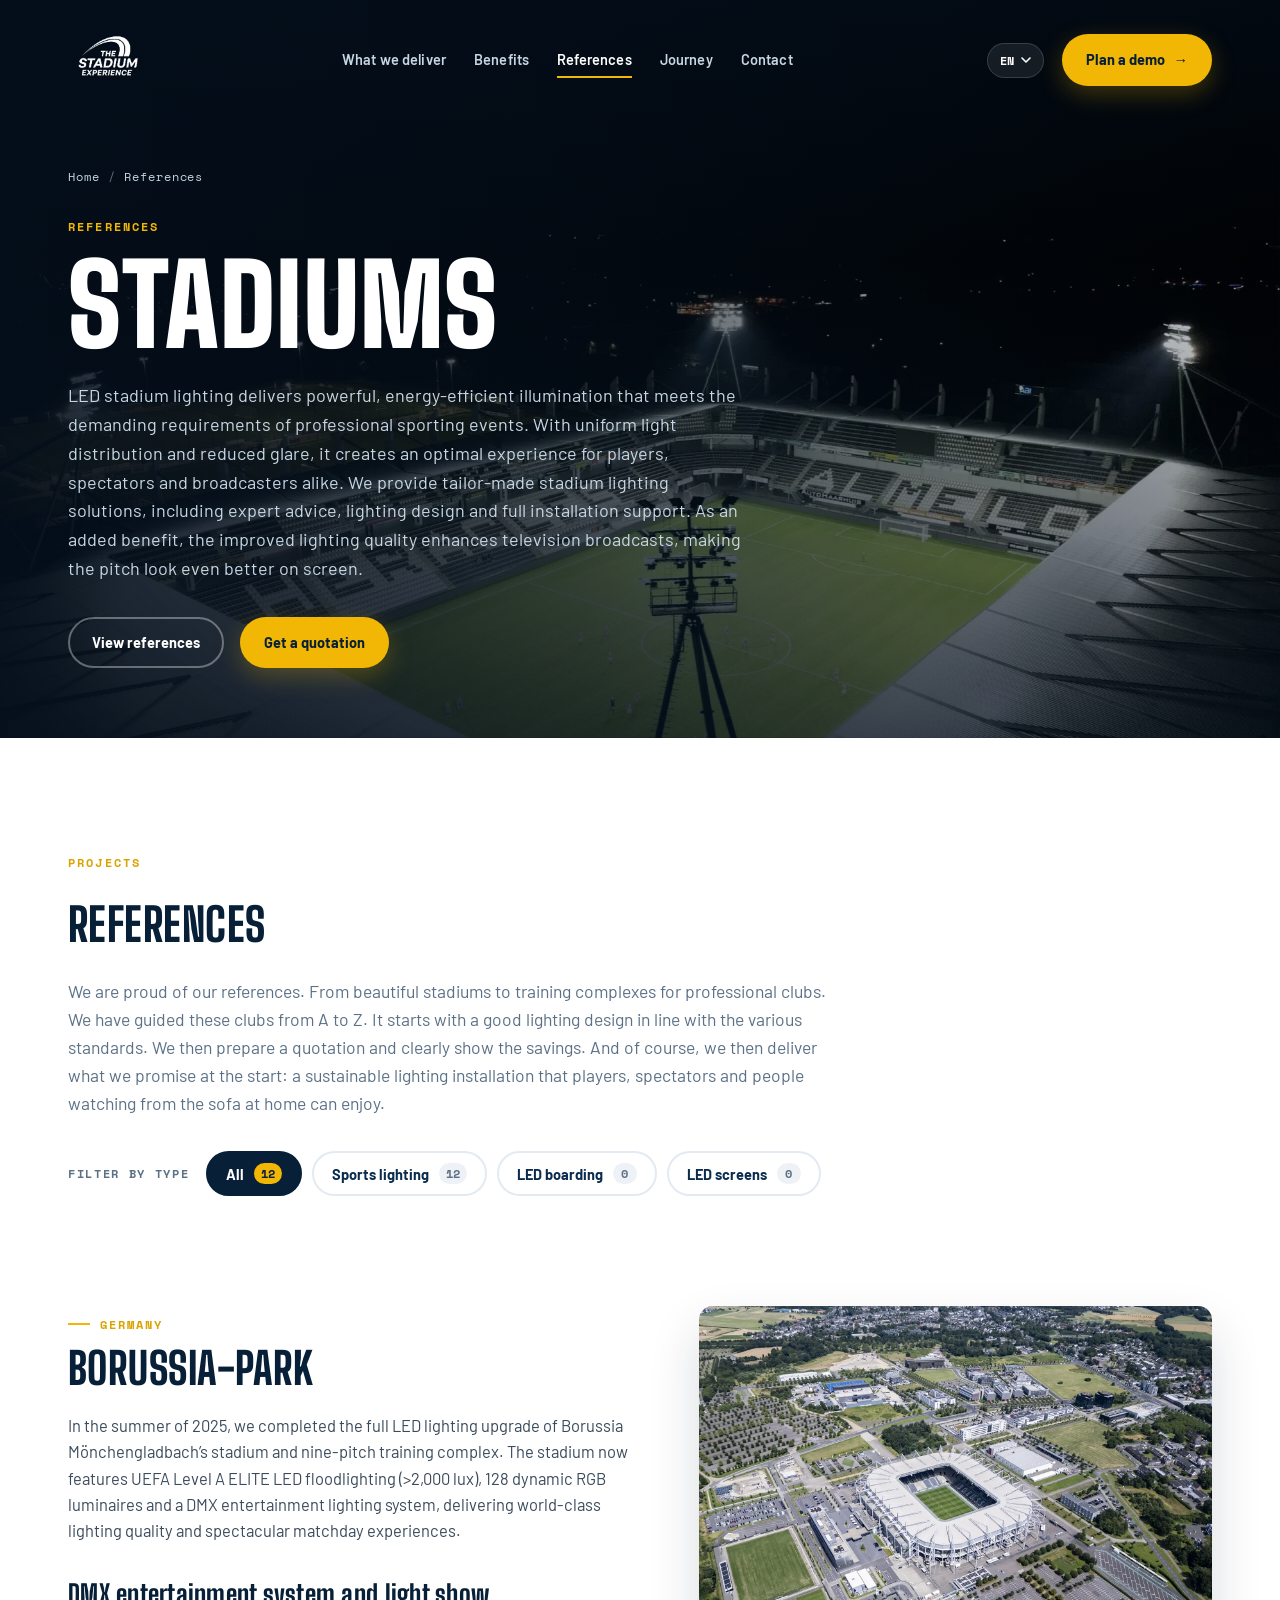
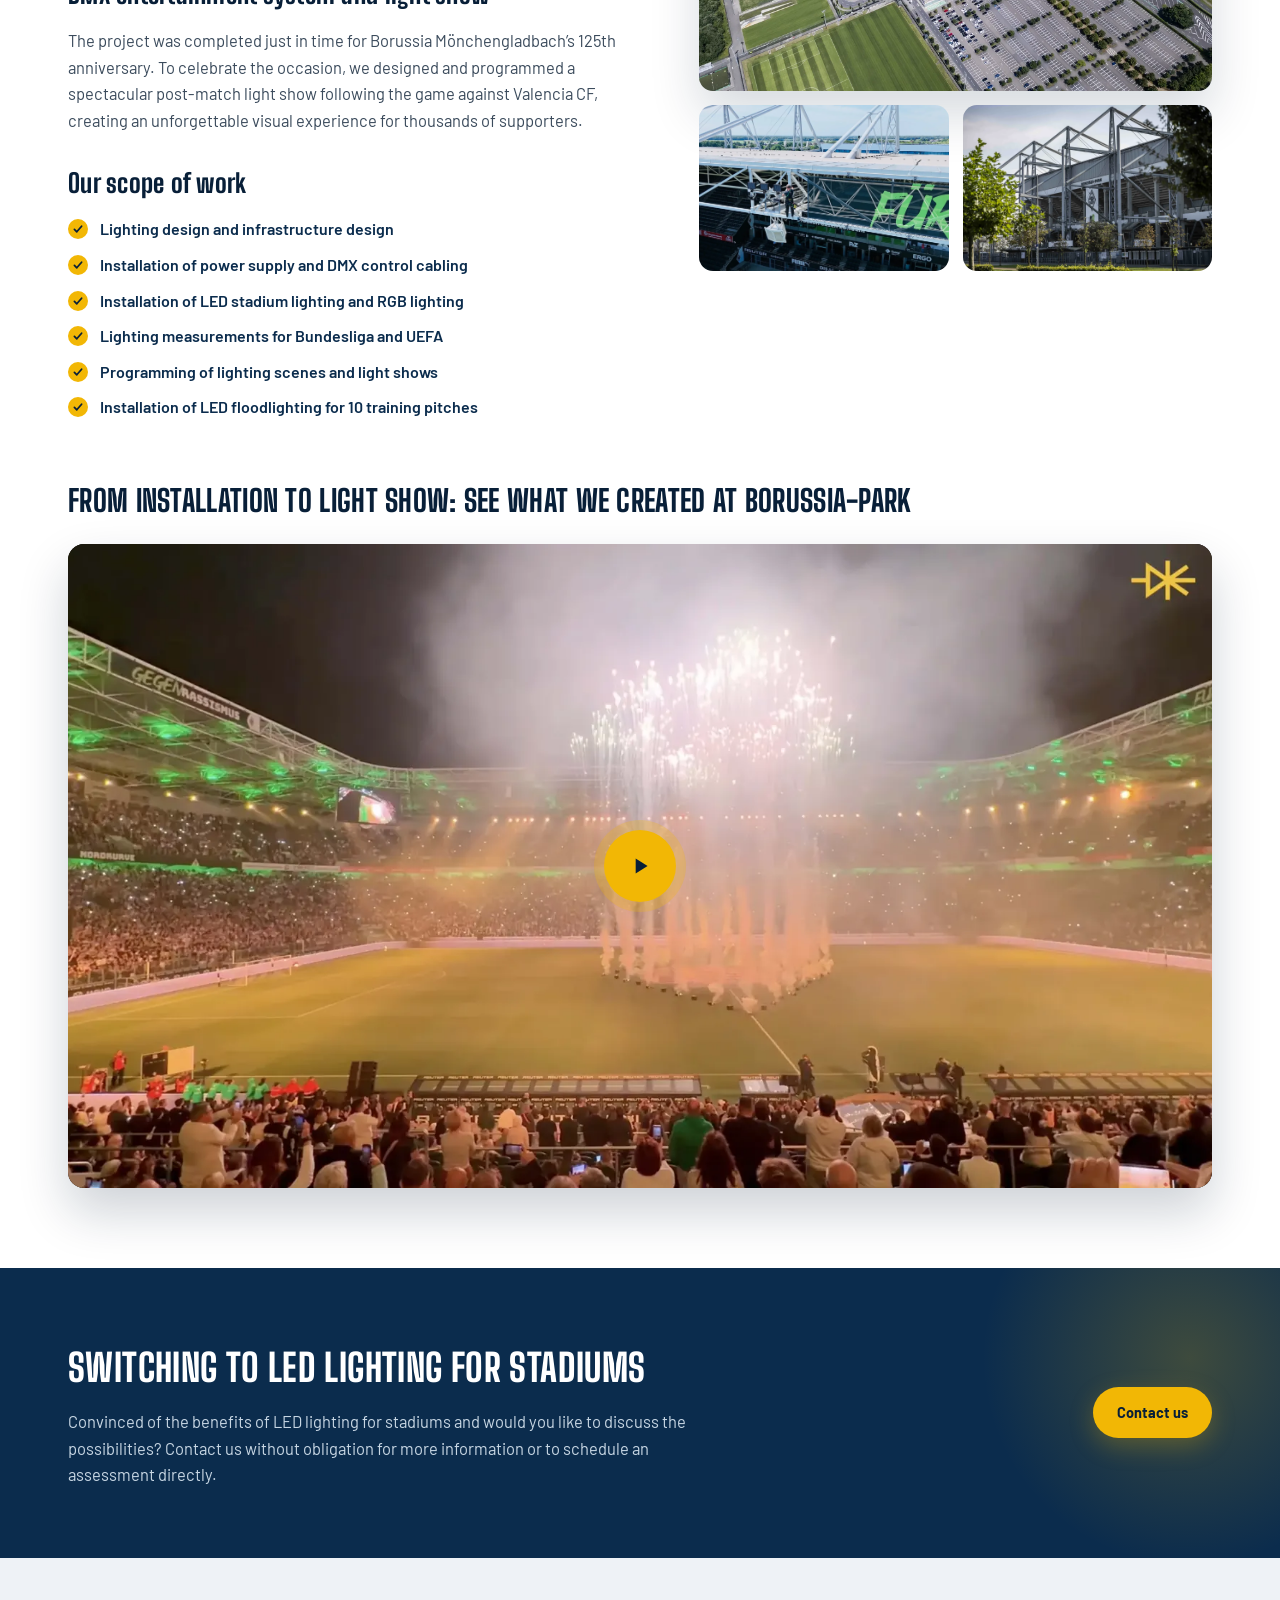
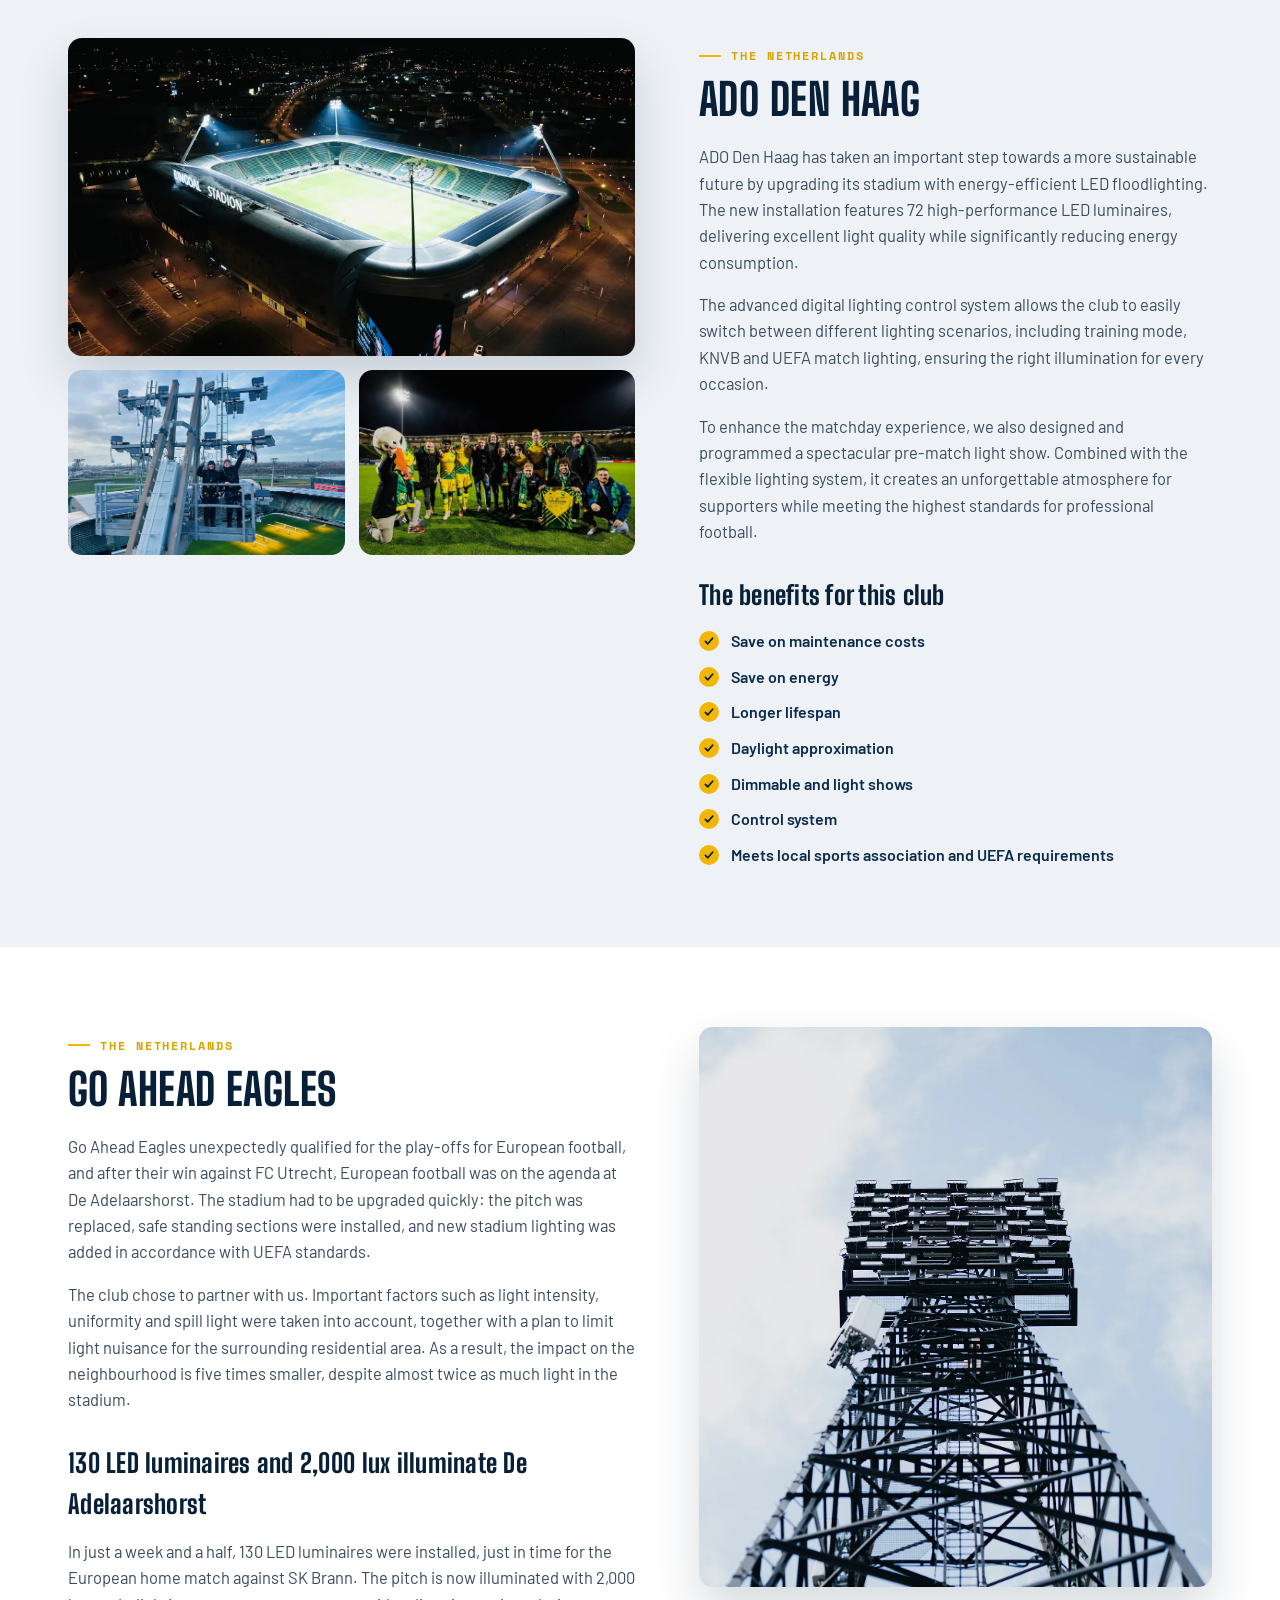
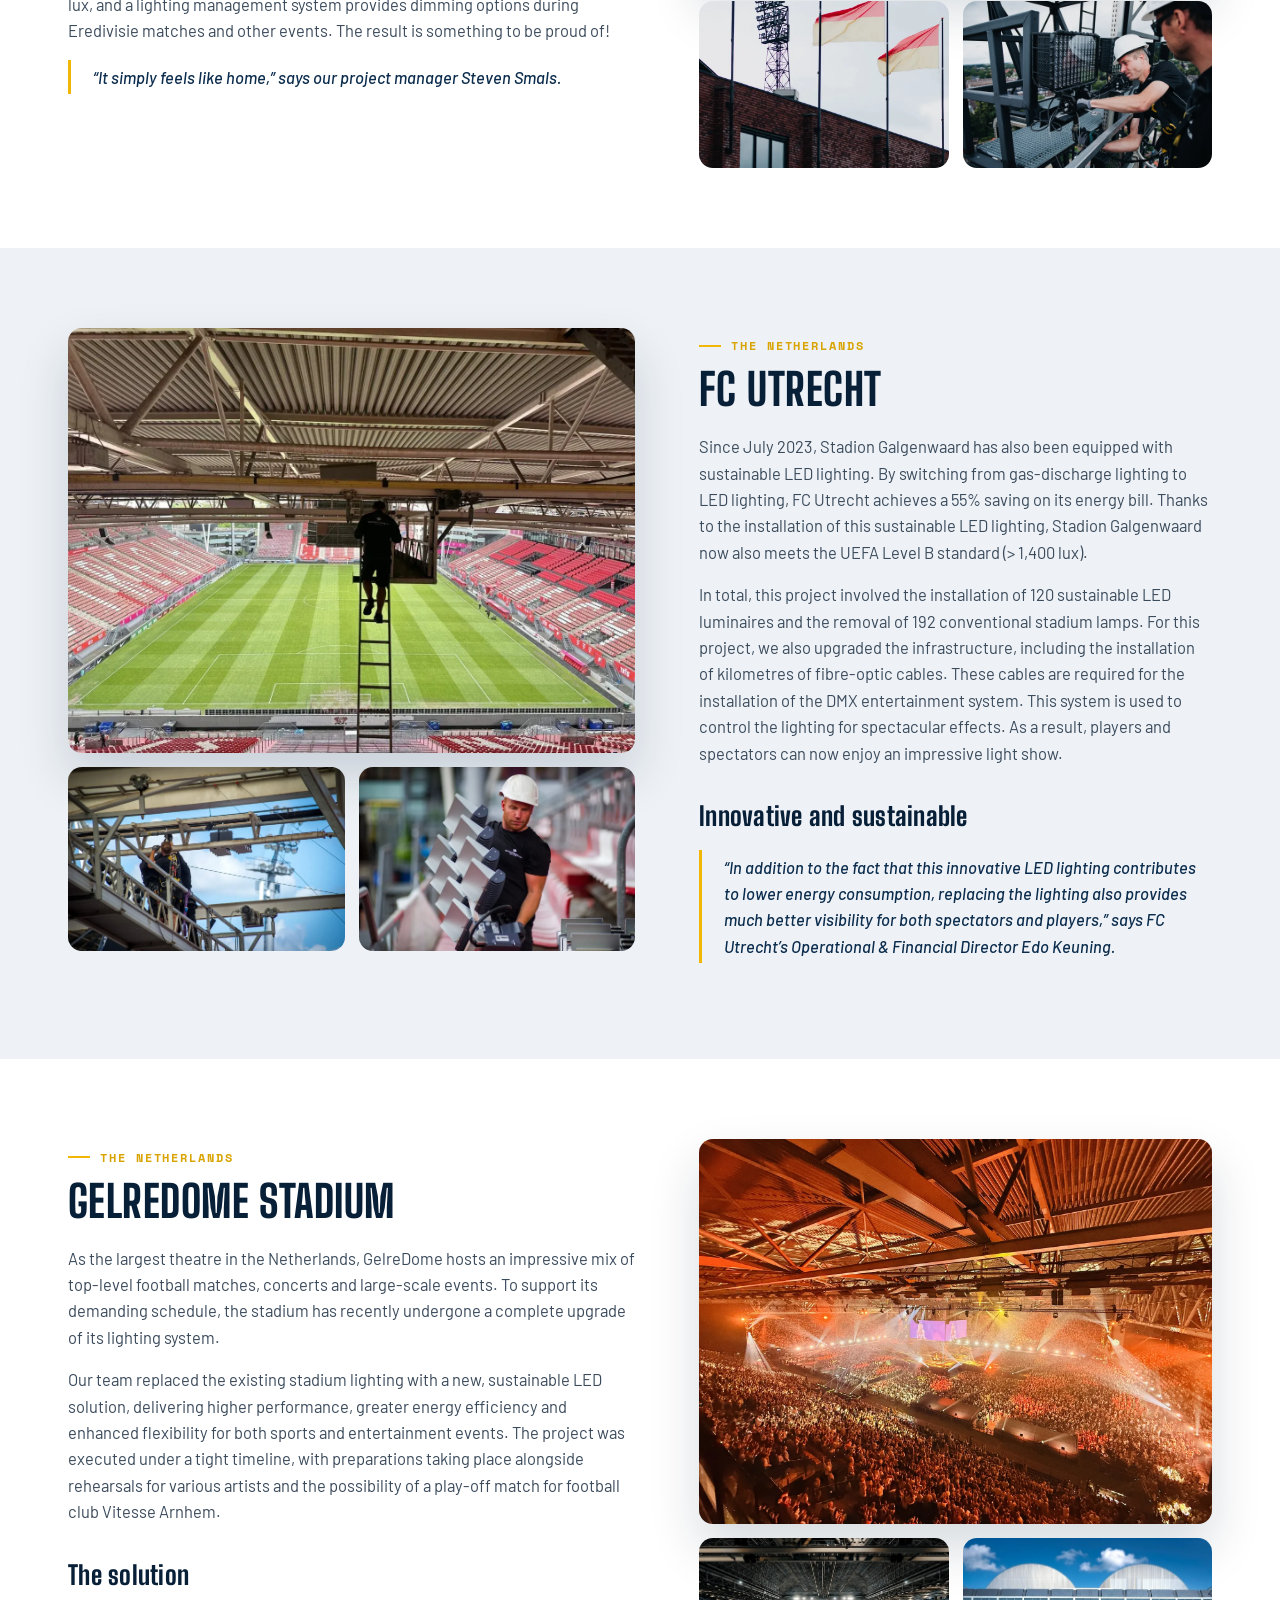
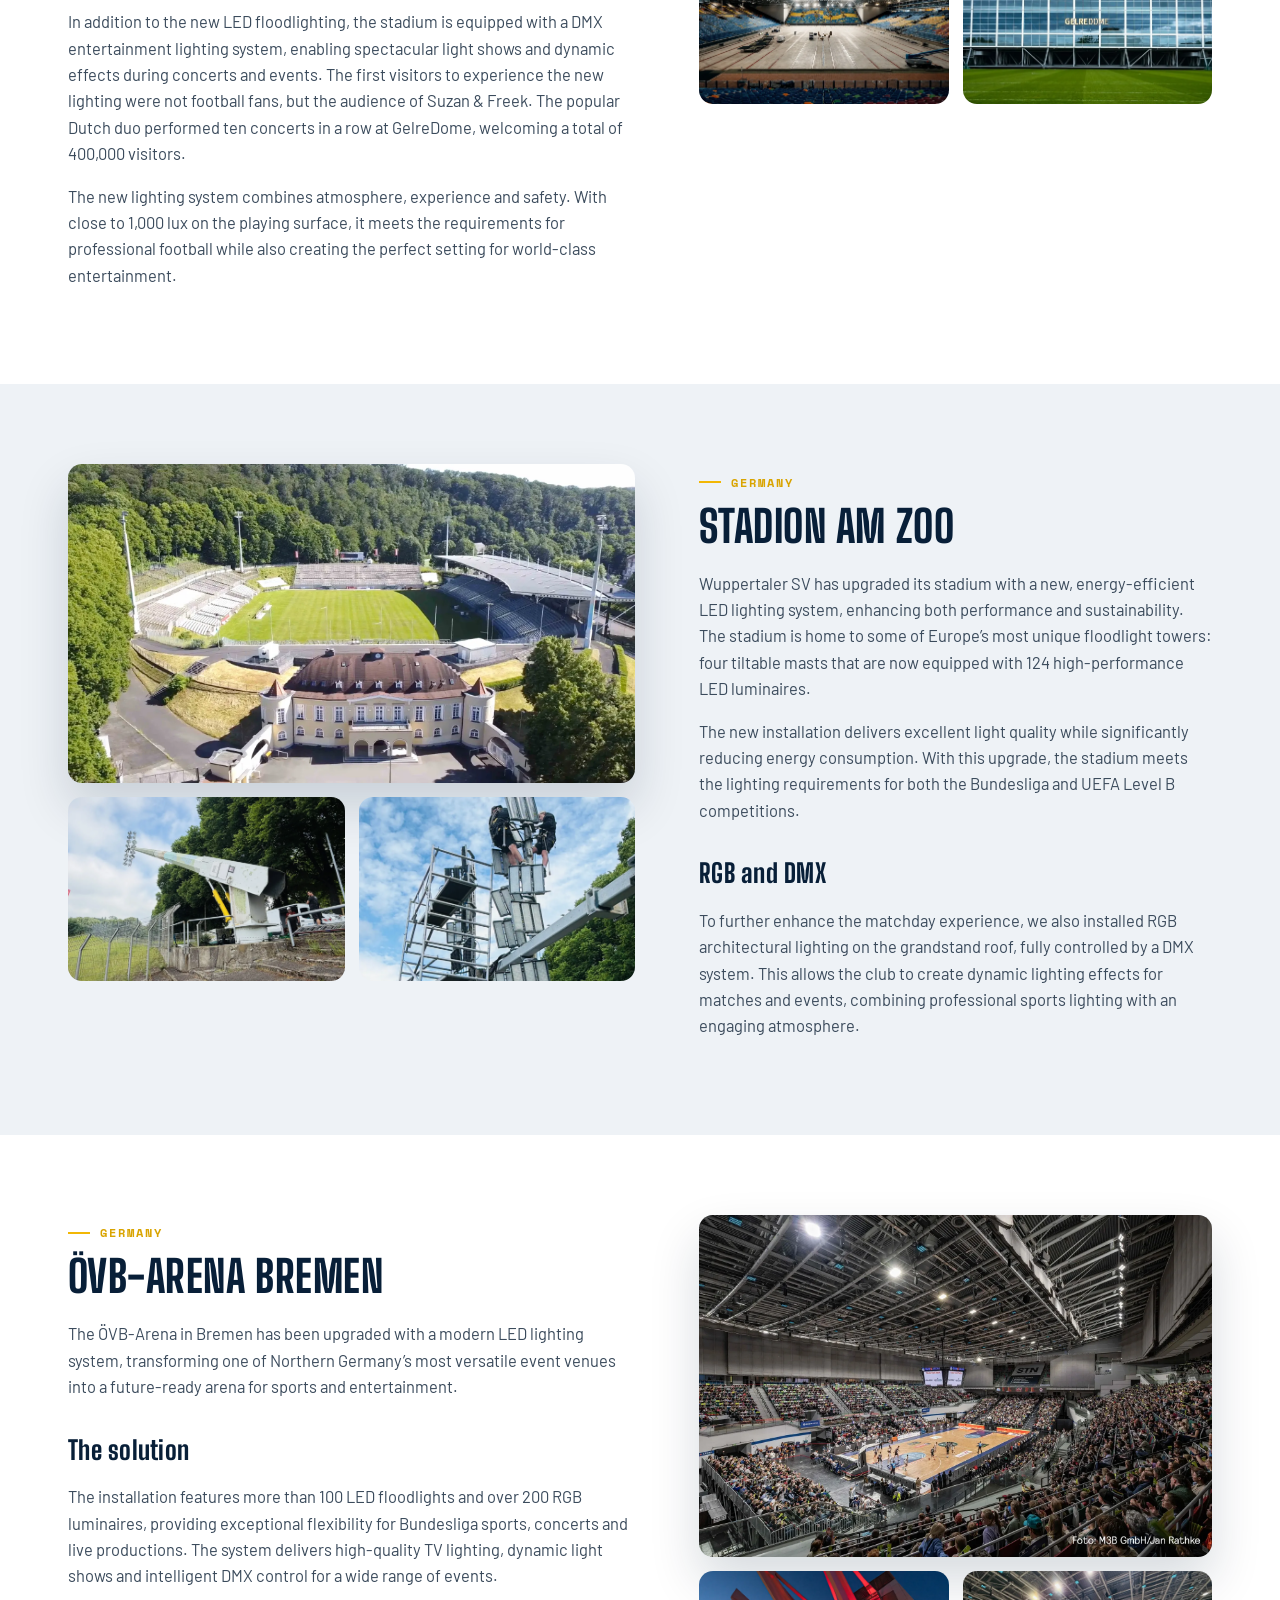
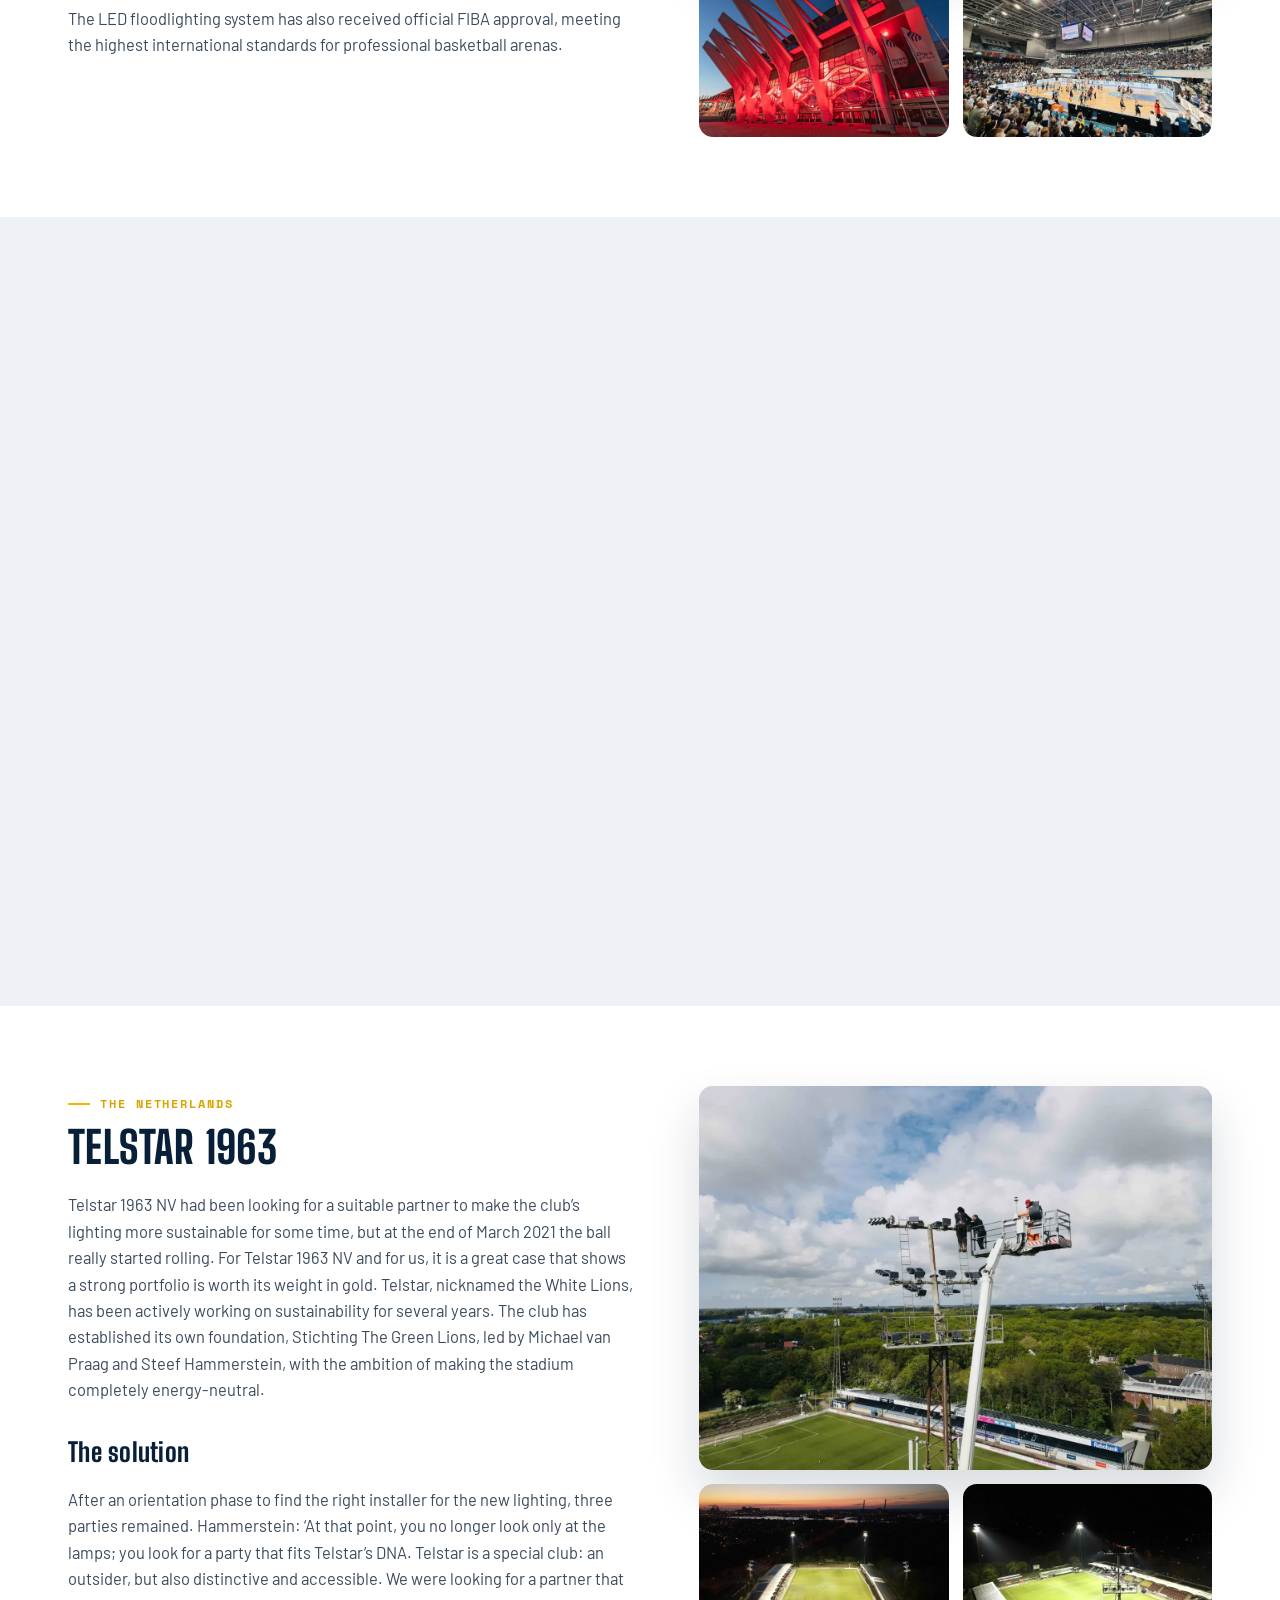
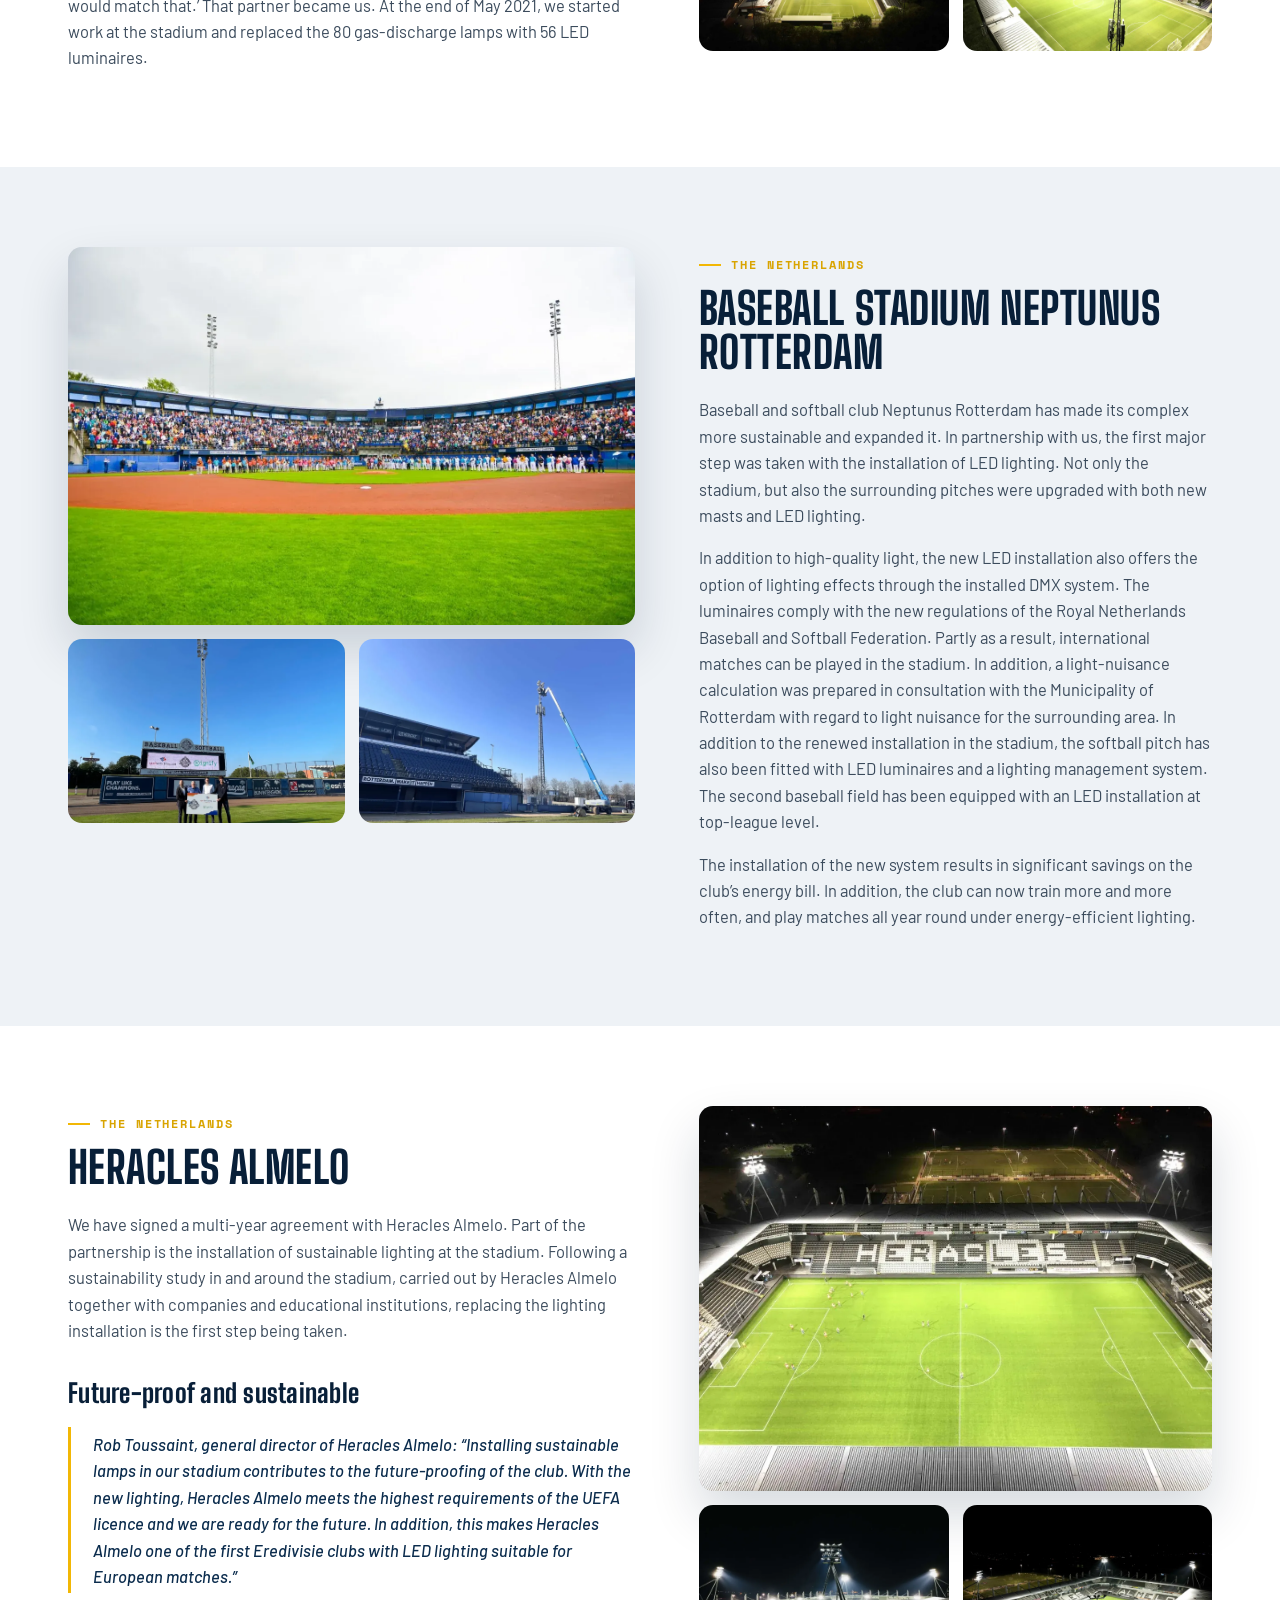
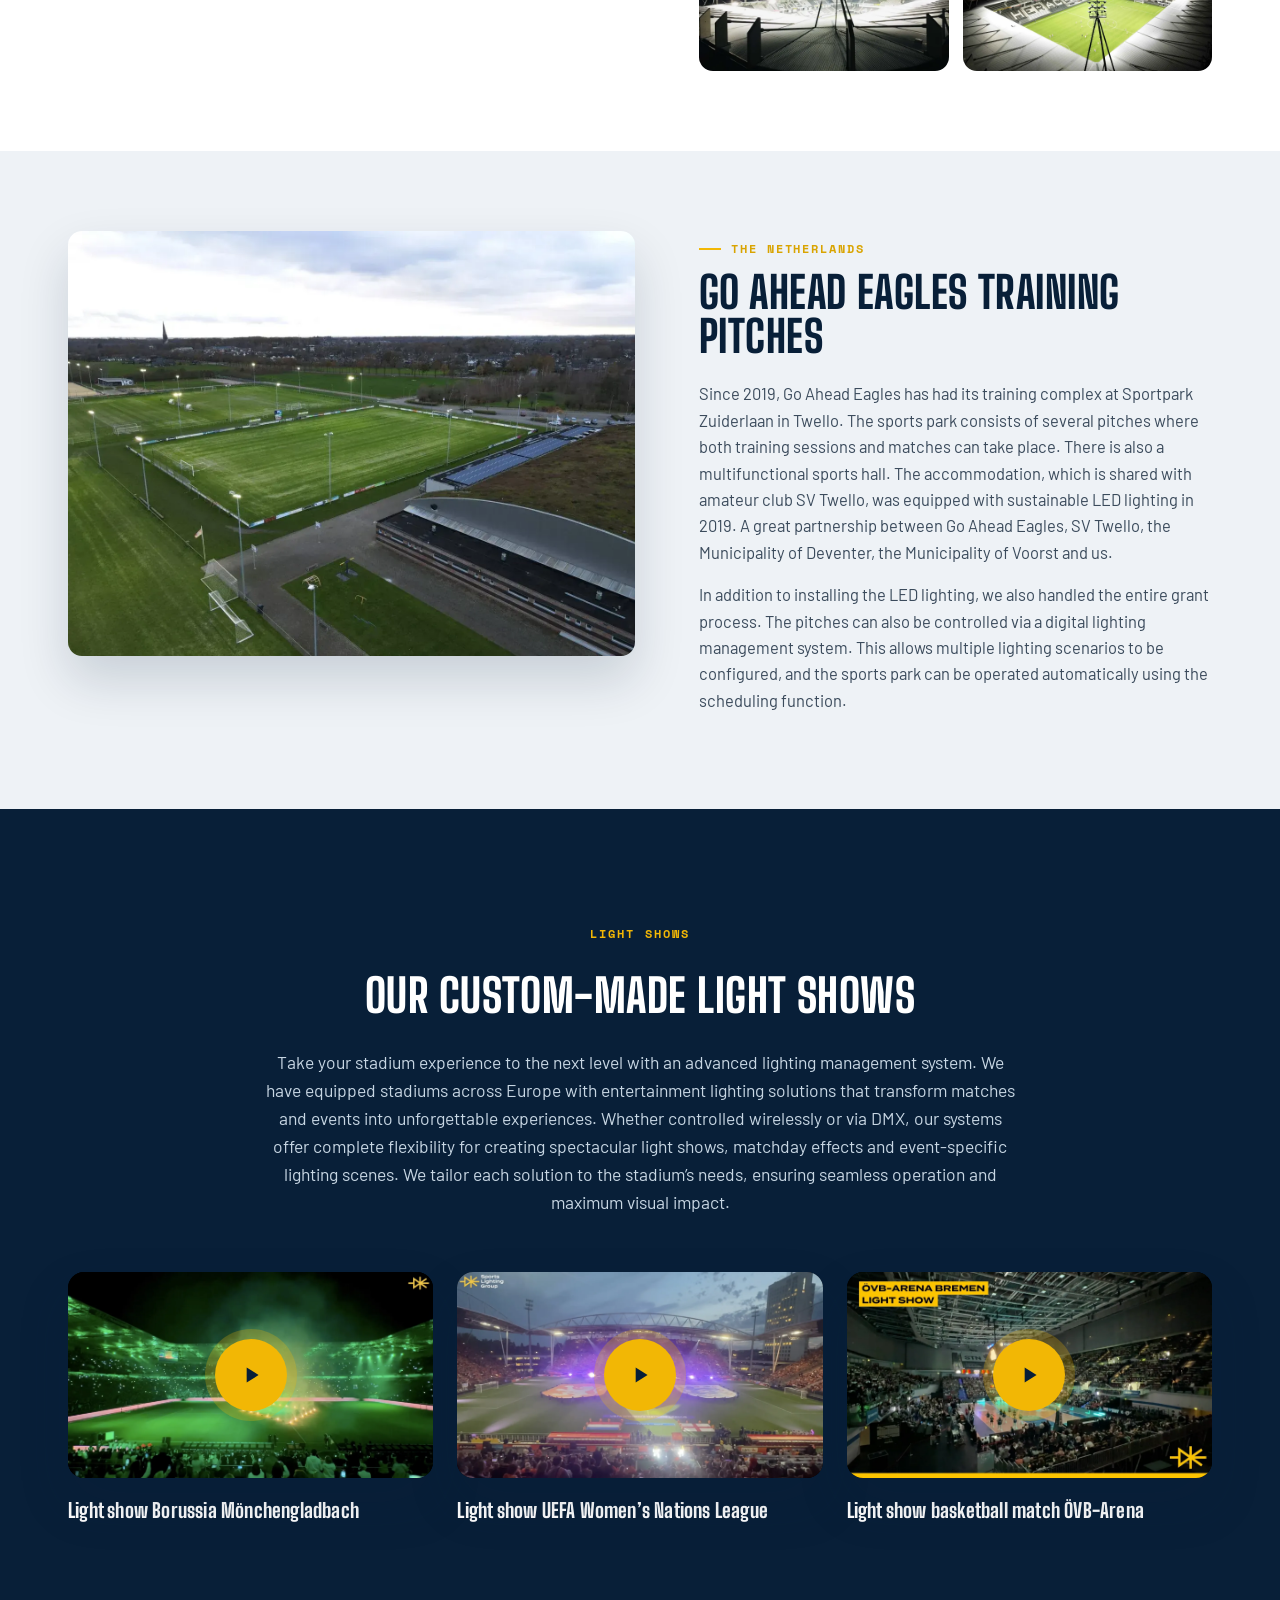
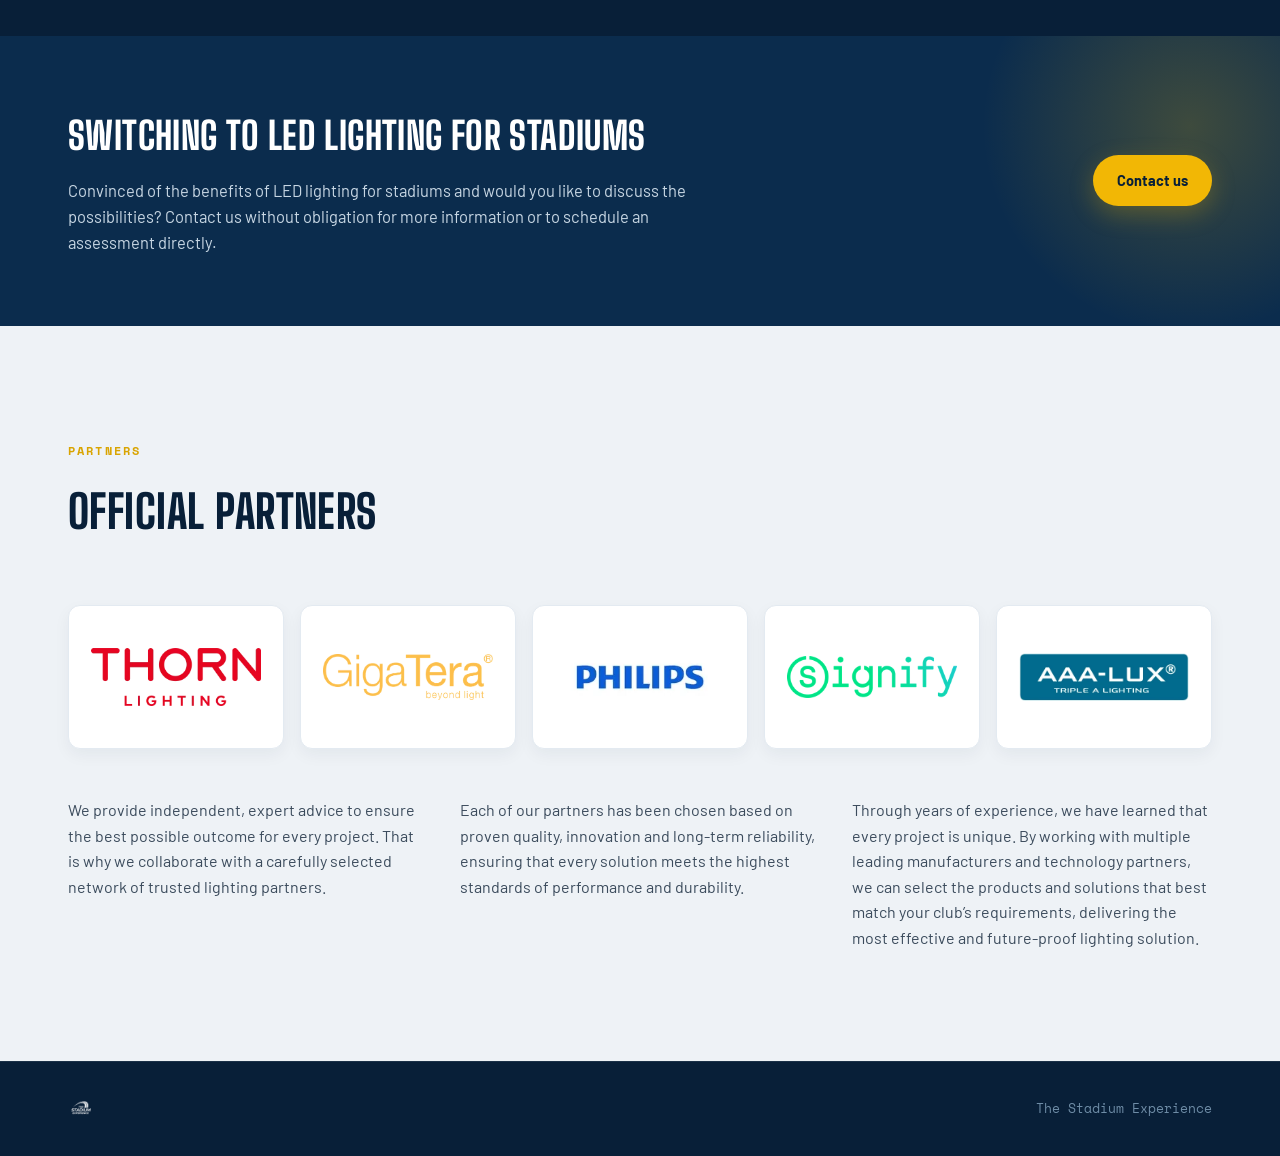
==== commit bc47da18: "References page: remove FC Twente, polish the mobile layout - Remove the FC Twente partnership block" ====
--- a/references.html
+++ b/references.html
@@ -217,7 +217,12 @@
   .ref-gallery{position:static; order:-1;}
   .ref.flip .ref-copy{order:0;}
   .shows-grid{grid-template-columns:1fr 1fr;}
-  .partners-grid{grid-template-columns:repeat(3,1fr);}
+  .shows-grid > .show:last-child:nth-child(odd){grid-column:1 / -1;}
+  /* one image height for every block when the gallery sits above the text */
+  .ref-gallery .g-main img{aspect-ratio:4/3; height:auto; max-height:none; object-fit:cover;}
+  .section-head{margin-bottom:36px;}
+  .partners-grid{display:flex; flex-wrap:wrap; justify-content:center;}
+  .partner-card{flex:0 0 calc((100% - 32px) / 3);}
   .partners-text{grid-template-columns:1fr; gap:16px;}
   .cta-inner{flex-direction:column; align-items:flex-start; gap:24px;}
 }
@@ -229,14 +234,23 @@
   .header-cta .btn{padding:10px 16px; font-size:13.5px;}
   .lang-switch-trigger{padding:6px 10px;}
   .ref-hero{min-height:88vh; padding:130px 0 54px;}
-  .ref-hero-lead{font-size:16.5px;}
-  .ref-hero-scrim{background:linear-gradient(180deg, rgba(4,15,28,0.6) 0%, rgba(4,15,28,0.45) 40%, rgba(4,15,28,0.92) 100%);}
+  .ref-hero-lead{font-size:16px; text-shadow:0 1px 14px rgba(4,15,28,0.7);}
+  .ref-hero-scrim{background:linear-gradient(180deg, rgba(4,15,28,0.72) 0%, rgba(4,15,28,0.68) 45%, rgba(4,15,28,0.94) 100%);}
+  .ref-filters{gap:8px; margin-top:28px;}
+  .ref-filters-label{flex-basis:100%; margin:0 0 4px;}
+  .ref-filter{padding:9px 14px; font-size:14px;}
+  .section-head.centered{text-align:left;}
   .shows-grid{grid-template-columns:1fr;}
-  .partners-grid{grid-template-columns:repeat(2,1fr); gap:10px;}
+  .partners-grid{gap:10px;}
+  .partner-card{flex-basis:calc((100% - 10px) / 2); padding:16px;}
   .ref-gallery{gap:10px;}
   .lightbox{padding:60px 12px;}
   .lb-prev, .lb-next{top:auto; bottom:14px; margin-top:0;}
   .lb-prev{left:calc(50% - 58px);} .lb-next{right:calc(50% - 58px);}
+}
+@media (max-width:360px){
+  .ref-filter{padding:8px 12px; font-size:13.5px; gap:8px;}
+  .ref-filter .count{min-width:20px; padding:1px 6px;}
 }
 </style>
 </head>
@@ -611,25 +625,6 @@
     </div>
   </div>
 </section>
-
-<!-- FC TWENTE -->
-<section class="ref" data-type="lighting" id="fc-twente">
-  <div class="container">
-    <div class="ref-grid">
-      <div class="ref-copy reveal">
-        <span class="ref-tag" data-i18n="country_nl">The Netherlands</span>
-        <h2 data-i18n="twe_title">Partnership with FC Twente</h2>
-        <p data-i18n="twe_p1">We have joined forces with FC Twente in a three-year partnership. The goal: to help amateur clubs in the Twente region make their sports parks more sustainable. FC Twente was impressed by our way of working, and together we decided to explore the possibilities for a partnership.</p>
-        <p data-i18n="twe_p2">This resulted in a three-year partnership. FC Twente has a covenant with 164 amateur clubs, and this partnership fits in perfectly with that. FC Twente acts as a connector between the sports clubs and us. Together, we have drawn up a plan to reach the clubs. For example, mailings will be sent and FC Twente will use its social media channels. In addition, the Sportverlichting name will be visible on the LED boards in the stadium and we will act as a match sponsor. We will also jointly organise several information evenings around matches at the stadium.</p>
-      </div>
-      <div class="ref-gallery reveal">
-        <button class="g-main"><img src="assets/references/twente-1.webp" alt="FC Twente" width="1280" height="720" loading="lazy"></button>
-        <button class="g-thumb"><img src="assets/references/twente-2.webp" alt="FC Twente" loading="lazy"></button>
-        <button class="g-thumb"><img src="assets/references/twente-3.webp" alt="FC Twente" loading="lazy"></button>
-      </div>
-    </div>
-  </div>
-</section>
 </div>
 
 <!-- shown when a filter has no references yet -->
@@ -769,9 +764,12 @@
 const onScroll = () => header.classList.toggle('scrolled', window.scrollY > 40);
 window.addEventListener('scroll', onScroll, {passive:true}); onScroll();
 const mobileNav = document.getElementById('mobileNav');
-document.getElementById('burgerBtn').addEventListener('click', () => mobileNav.classList.add('open'));
-document.getElementById('closeMobileNav').addEventListener('click', () => mobileNav.classList.remove('open'));
-mobileNav.querySelectorAll('a').forEach(a => a.addEventListener('click', () => mobileNav.classList.remove('open')));
+// keep the page behind an open menu or photo from scrolling
+const lockScroll = on => { document.documentElement.style.overflow = on ? 'hidden' : ''; };
+const closeNav = () => { mobileNav.classList.remove('open'); lockScroll(false); };
+document.getElementById('burgerBtn').addEventListener('click', () => { mobileNav.classList.add('open'); lockScroll(true); });
+document.getElementById('closeMobileNav').addEventListener('click', closeNav);
+mobileNav.querySelectorAll('a').forEach(a => a.addEventListener('click', closeNav));
 
 /* ============ SCROLL REVEAL ============ */
 const io = new IntersectionObserver(entries => entries.forEach(en => {
@@ -819,8 +817,16 @@
 const lb = document.getElementById('lightbox'), lbImg = document.getElementById('lbImg');
 let lbSet = [], lbIdx = 0, lbReturn = null;
 function lbShow(){ const im = lbSet[lbIdx]; lbImg.src = im.currentSrc || im.src; lbImg.alt = im.alt; const multi = lbSet.length > 1; document.getElementById('lbPrev').hidden = !multi; document.getElementById('lbNext').hidden = !multi; }
-function lbOpen(set, i, from){ lbSet = set; lbIdx = i; lbReturn = from; lbShow(); lb.classList.add('open'); document.getElementById('lbClose').focus(); }
-function lbClose(){ lb.classList.remove('open'); if(lbReturn) lbReturn.focus(); }
+function lbOpen(set, i, from){ lbSet = set; lbIdx = i; lbReturn = from; lbShow(); lb.classList.add('open'); lockScroll(true); document.getElementById('lbClose').focus(); }
+function lbClose(){ lb.classList.remove('open'); lockScroll(false); if(lbReturn) lbReturn.focus({preventScroll:true}); }
+// swipe left / right between photos on touch screens
+let lbTouchX = null;
+lb.addEventListener('touchstart', e => { lbTouchX = e.touches[0].clientX; }, {passive:true});
+lb.addEventListener('touchend', e => {
+  if(lbTouchX === null) return;
+  const dx = e.changedTouches[0].clientX - lbTouchX; lbTouchX = null;
+  if(Math.abs(dx) > 50 && lbSet.length > 1) lbStep(dx < 0 ? 1 : -1);
+}, {passive:true});
 function lbStep(d){ lbIdx = (lbIdx + d + lbSet.length) % lbSet.length; lbShow(); }
 document.querySelectorAll('.ref-gallery').forEach(g => {
   const btns = [...g.querySelectorAll('button')], imgs = btns.map(b => b.querySelector('img'));
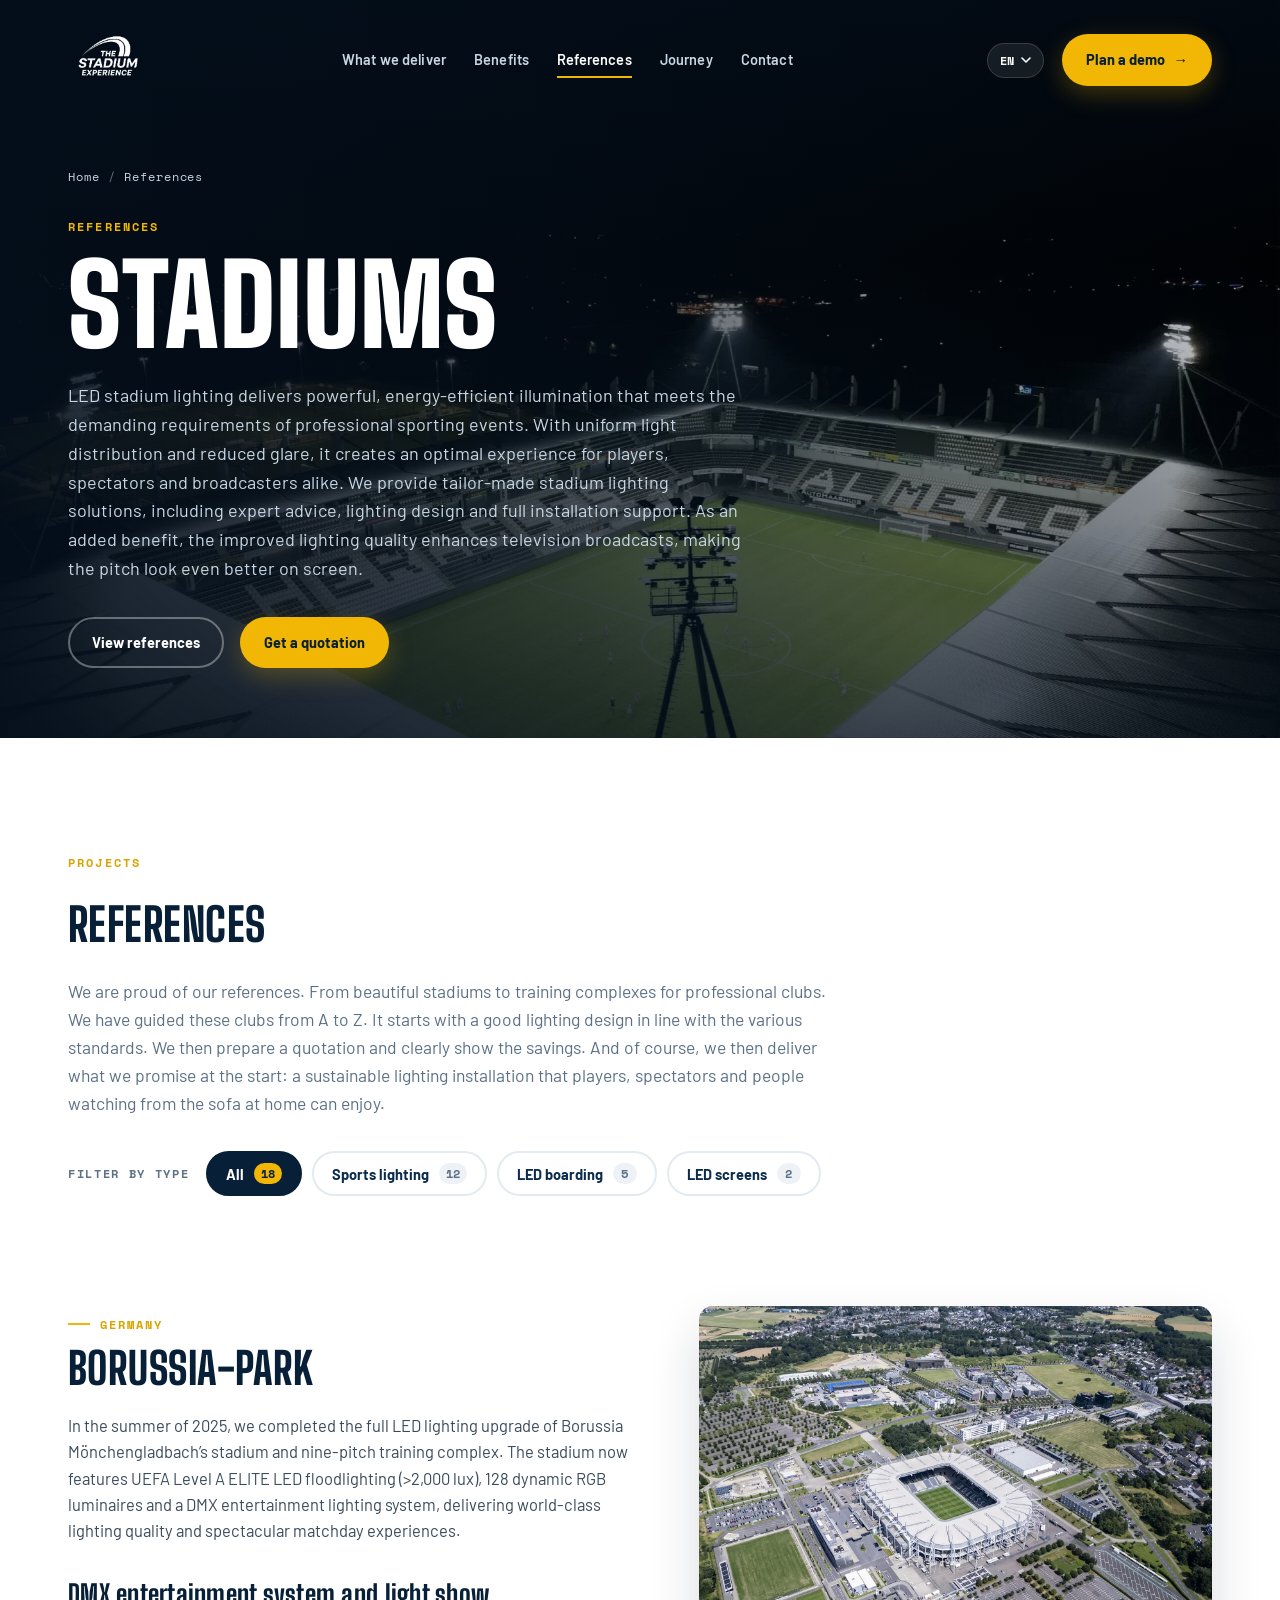
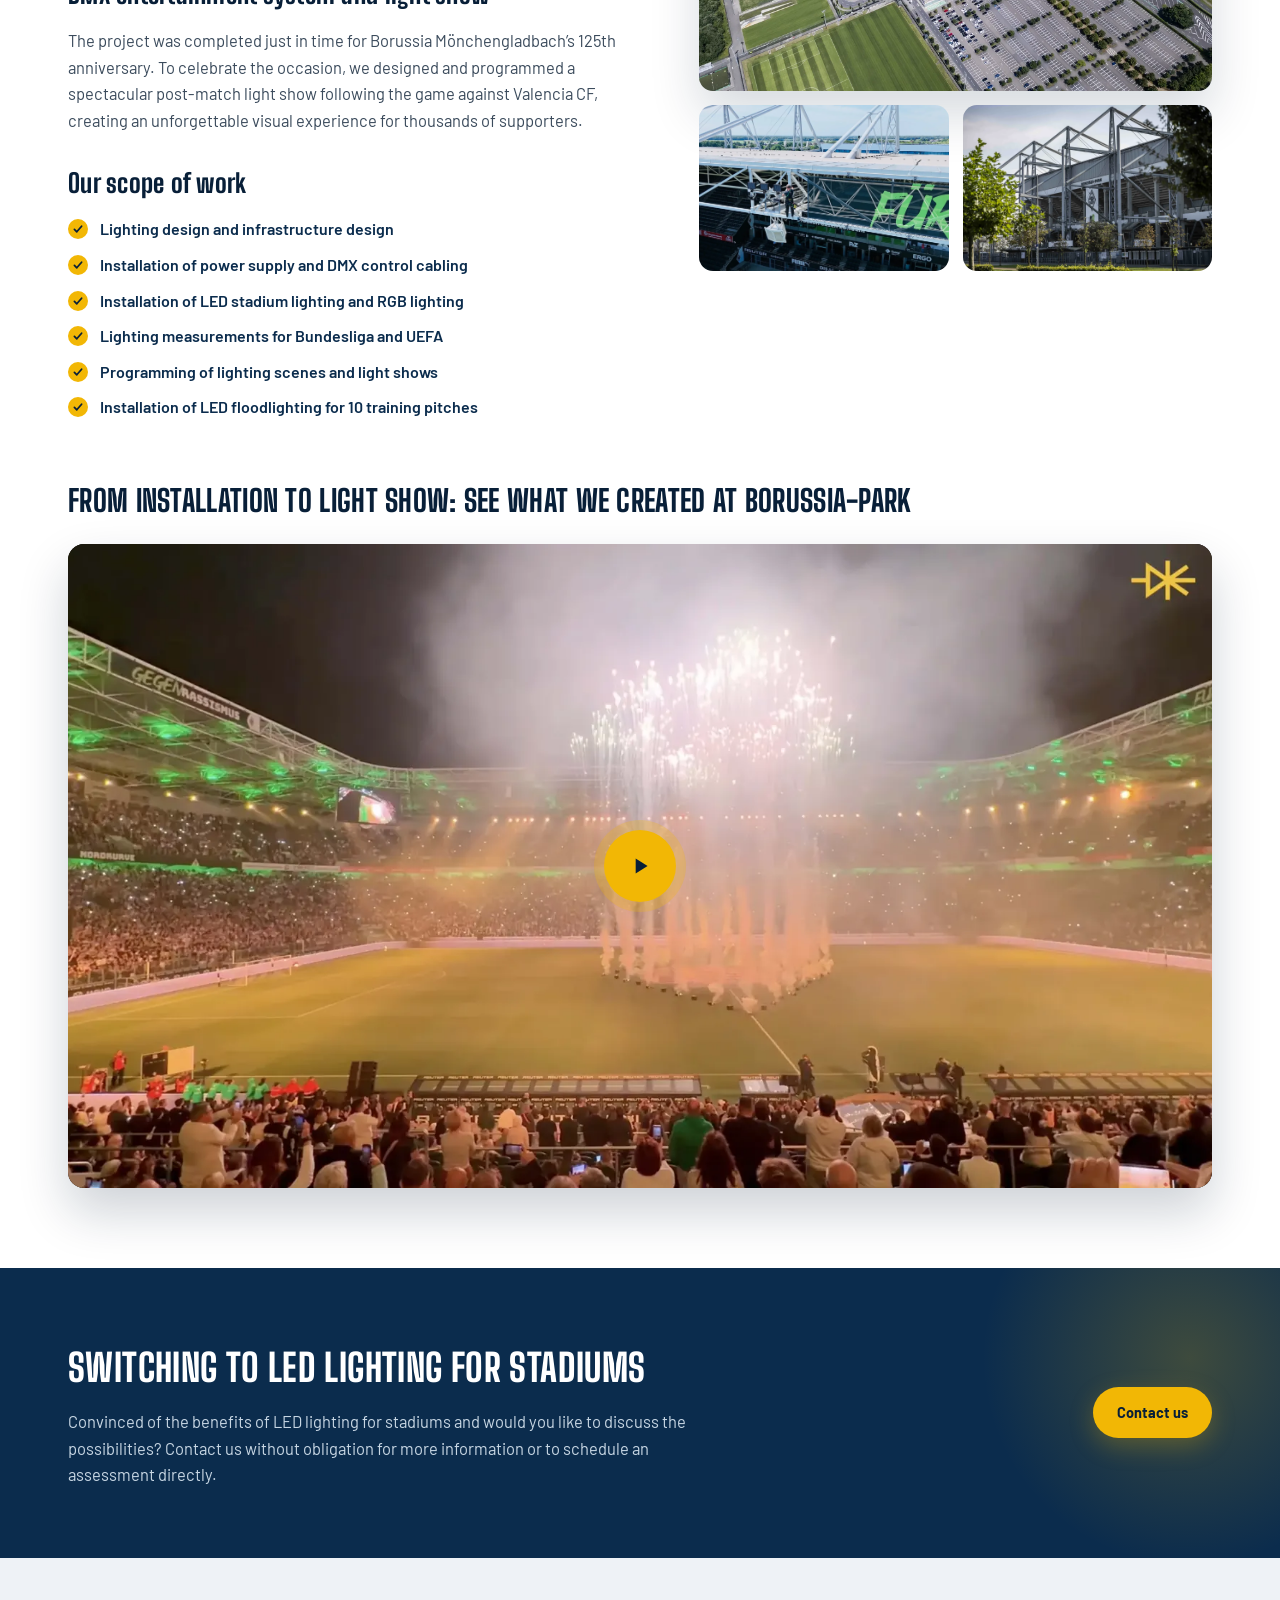
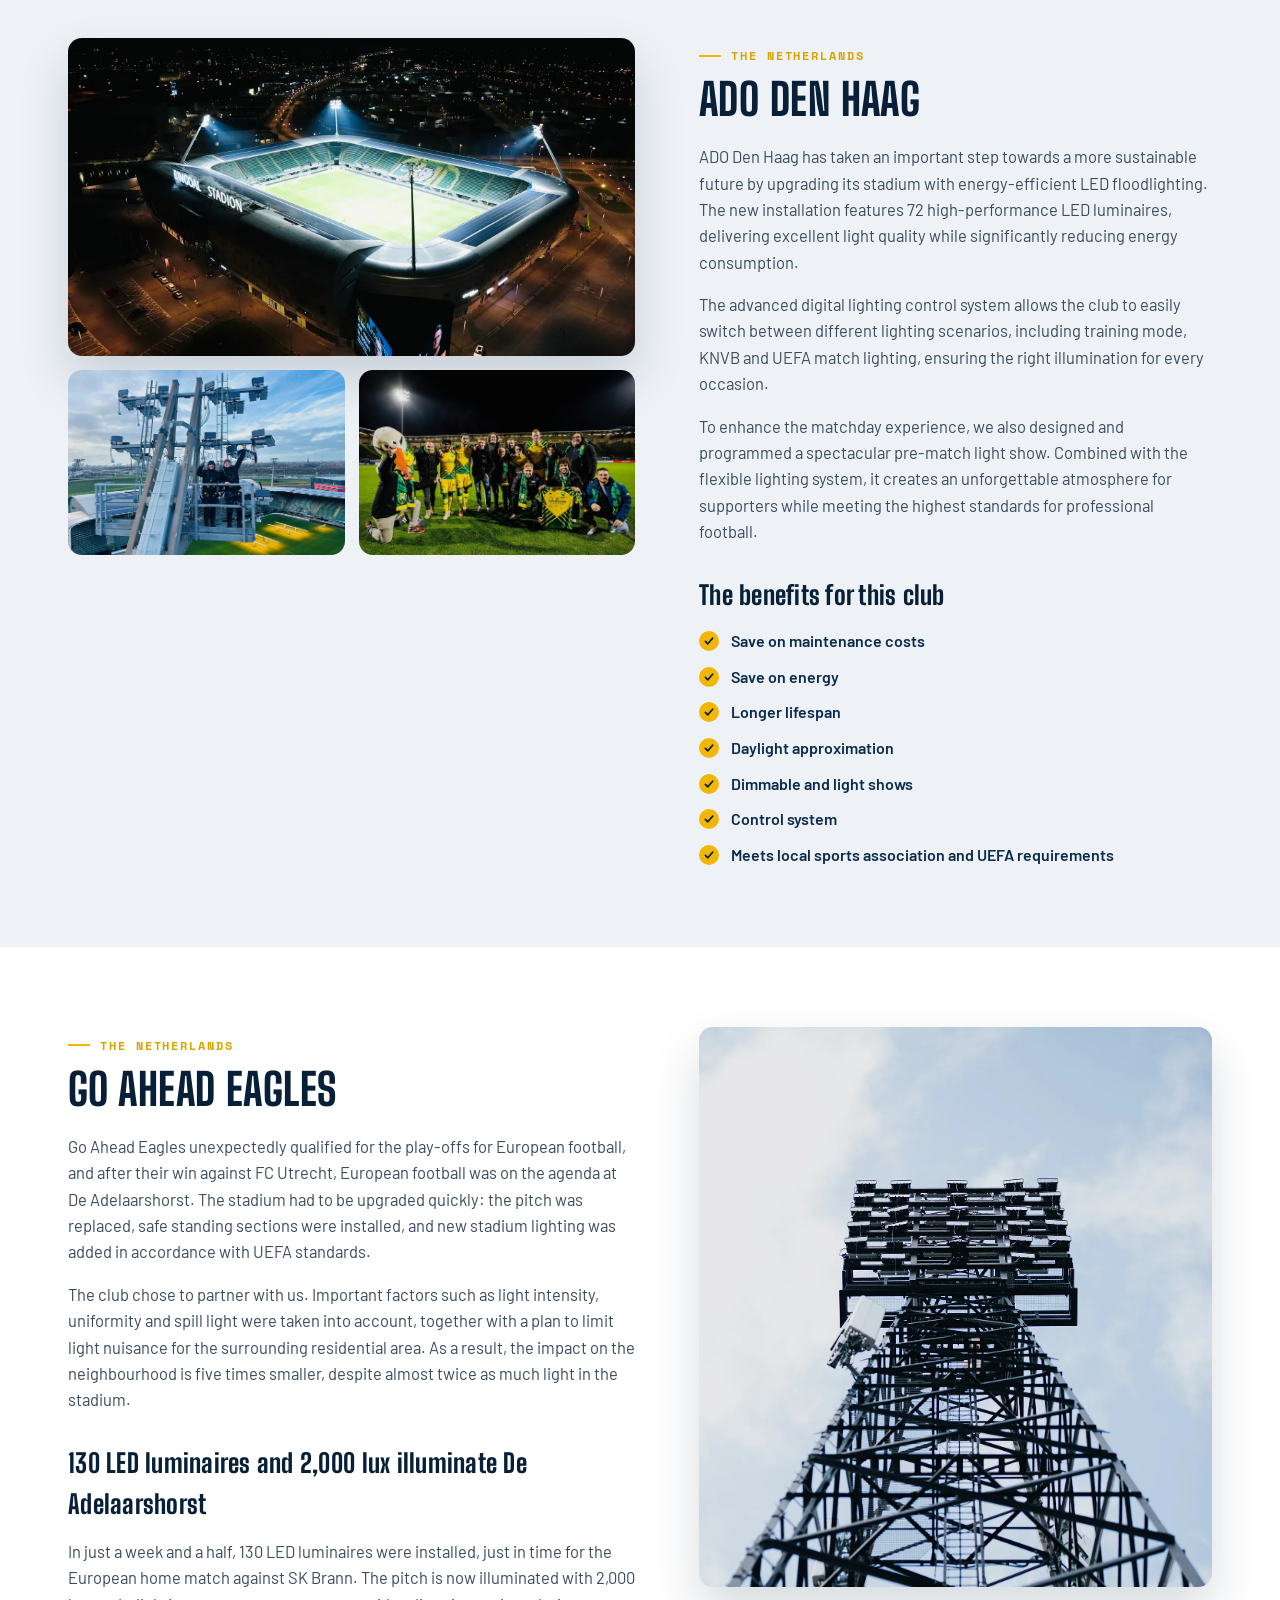
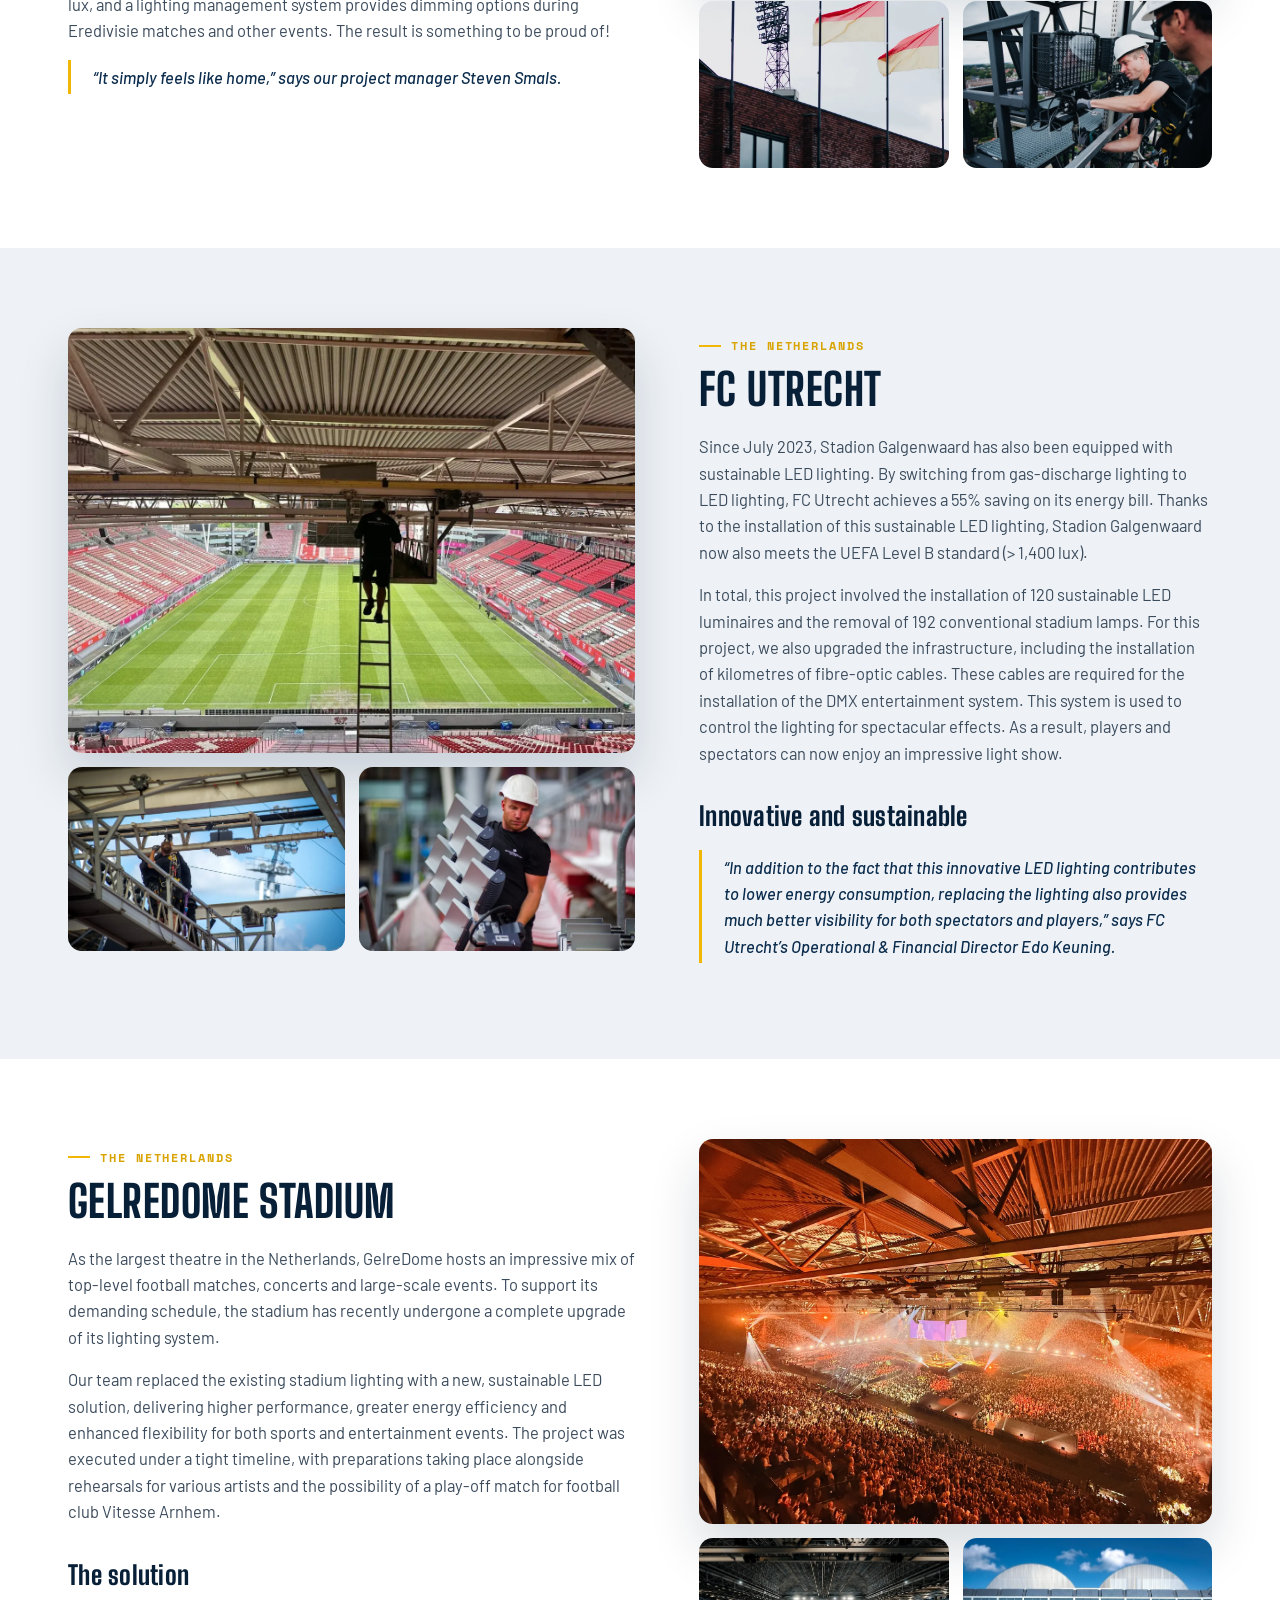
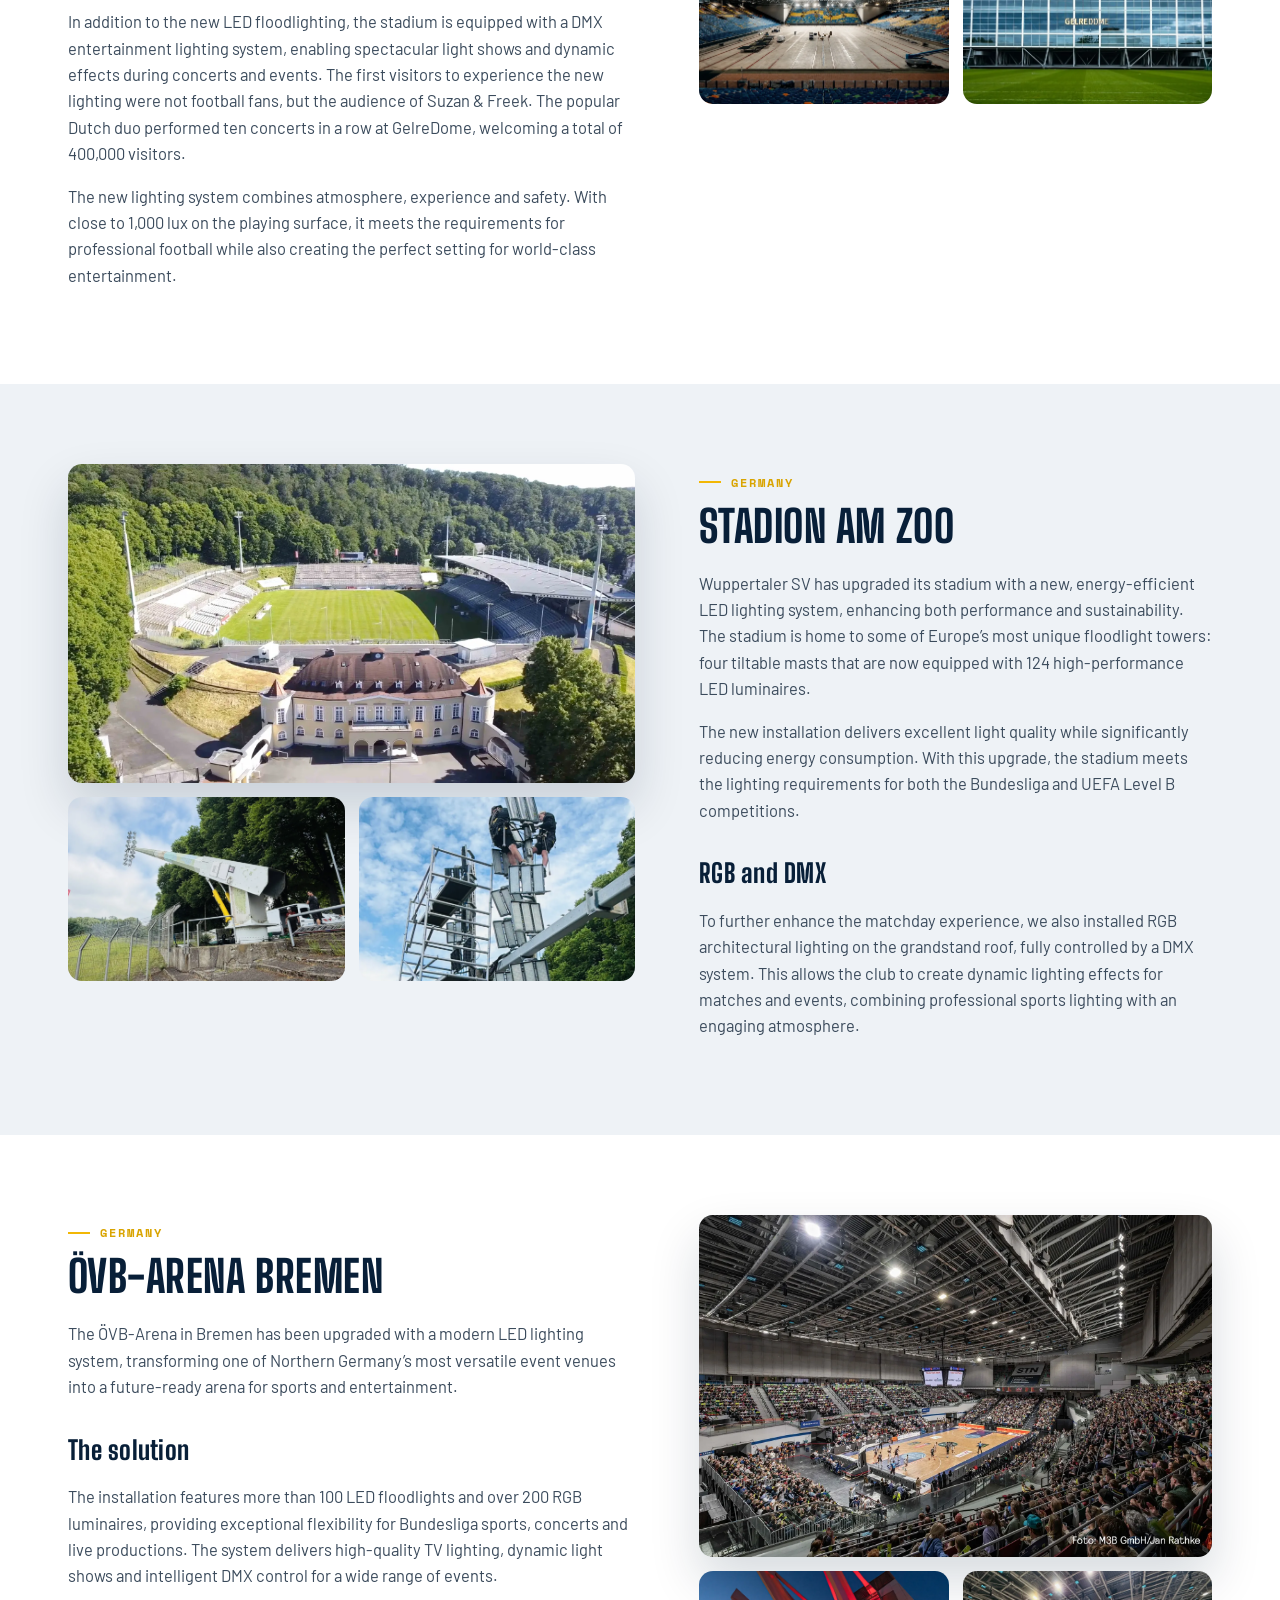
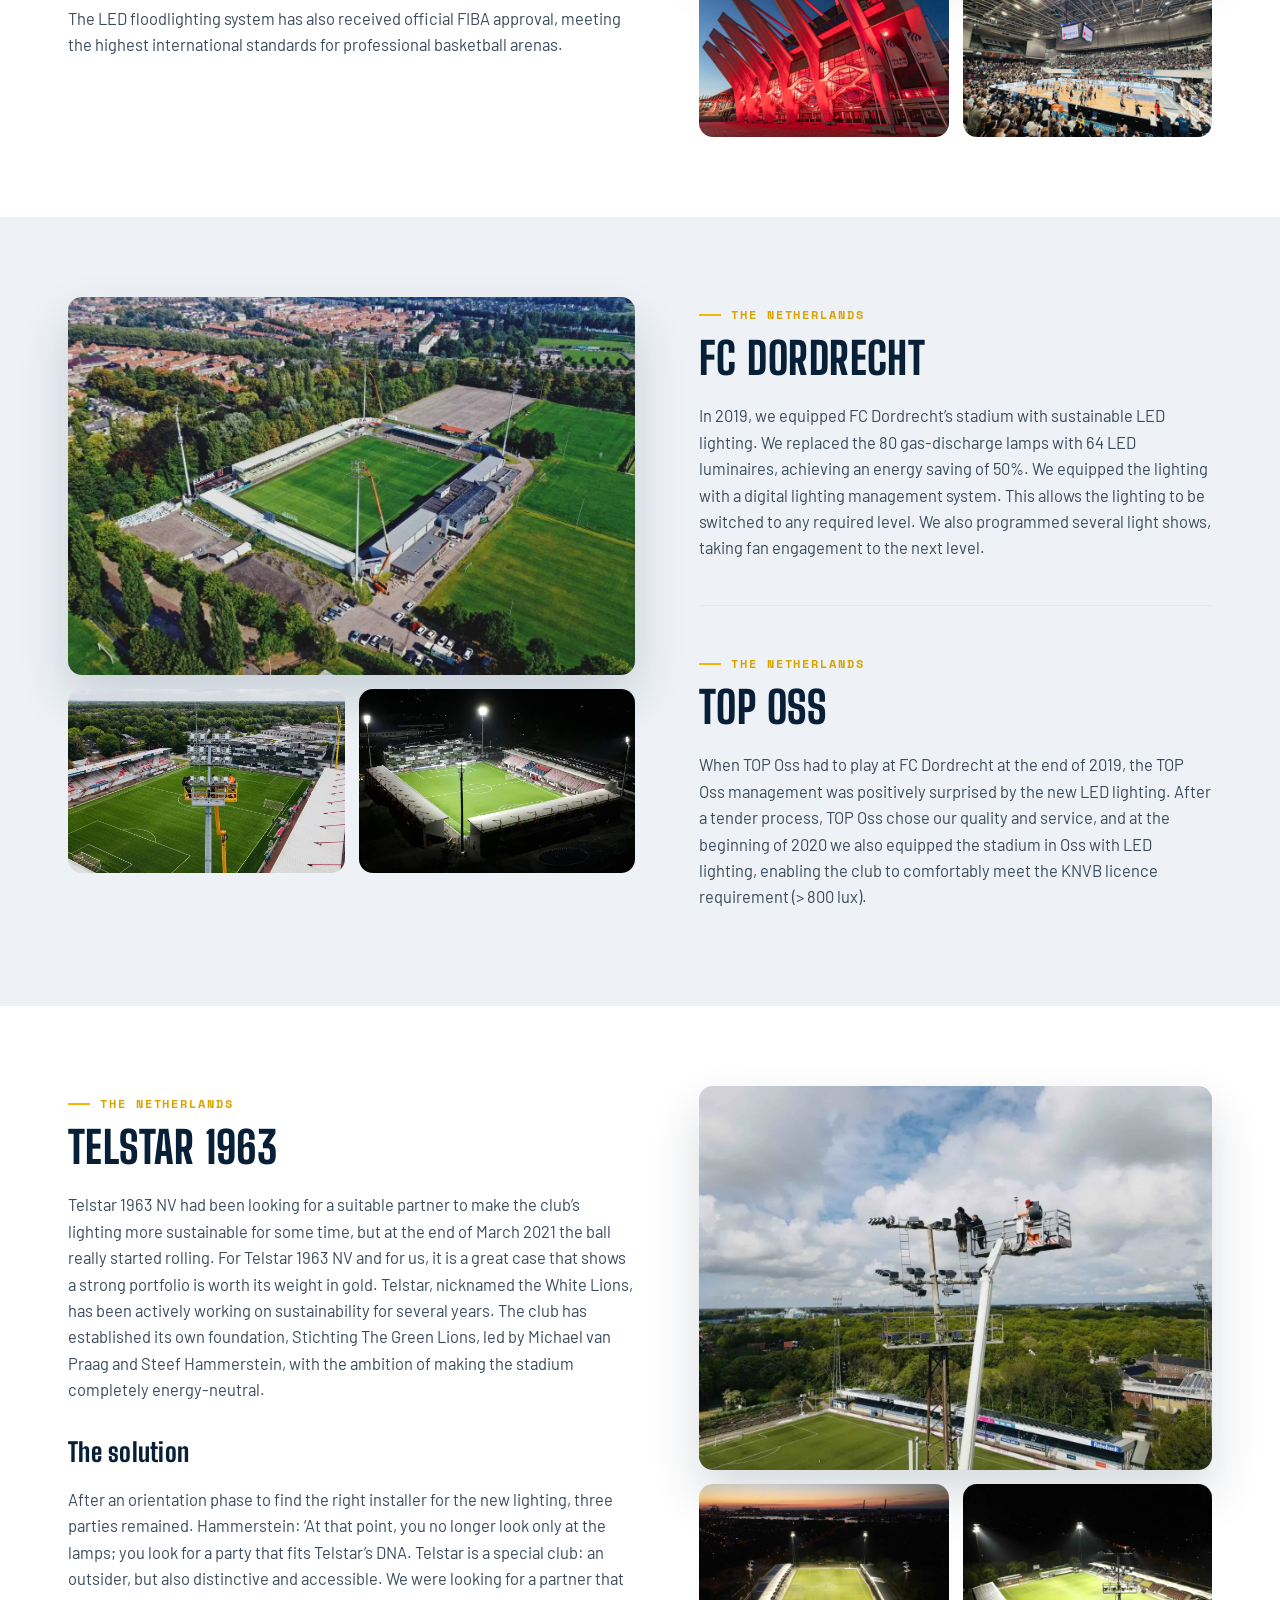
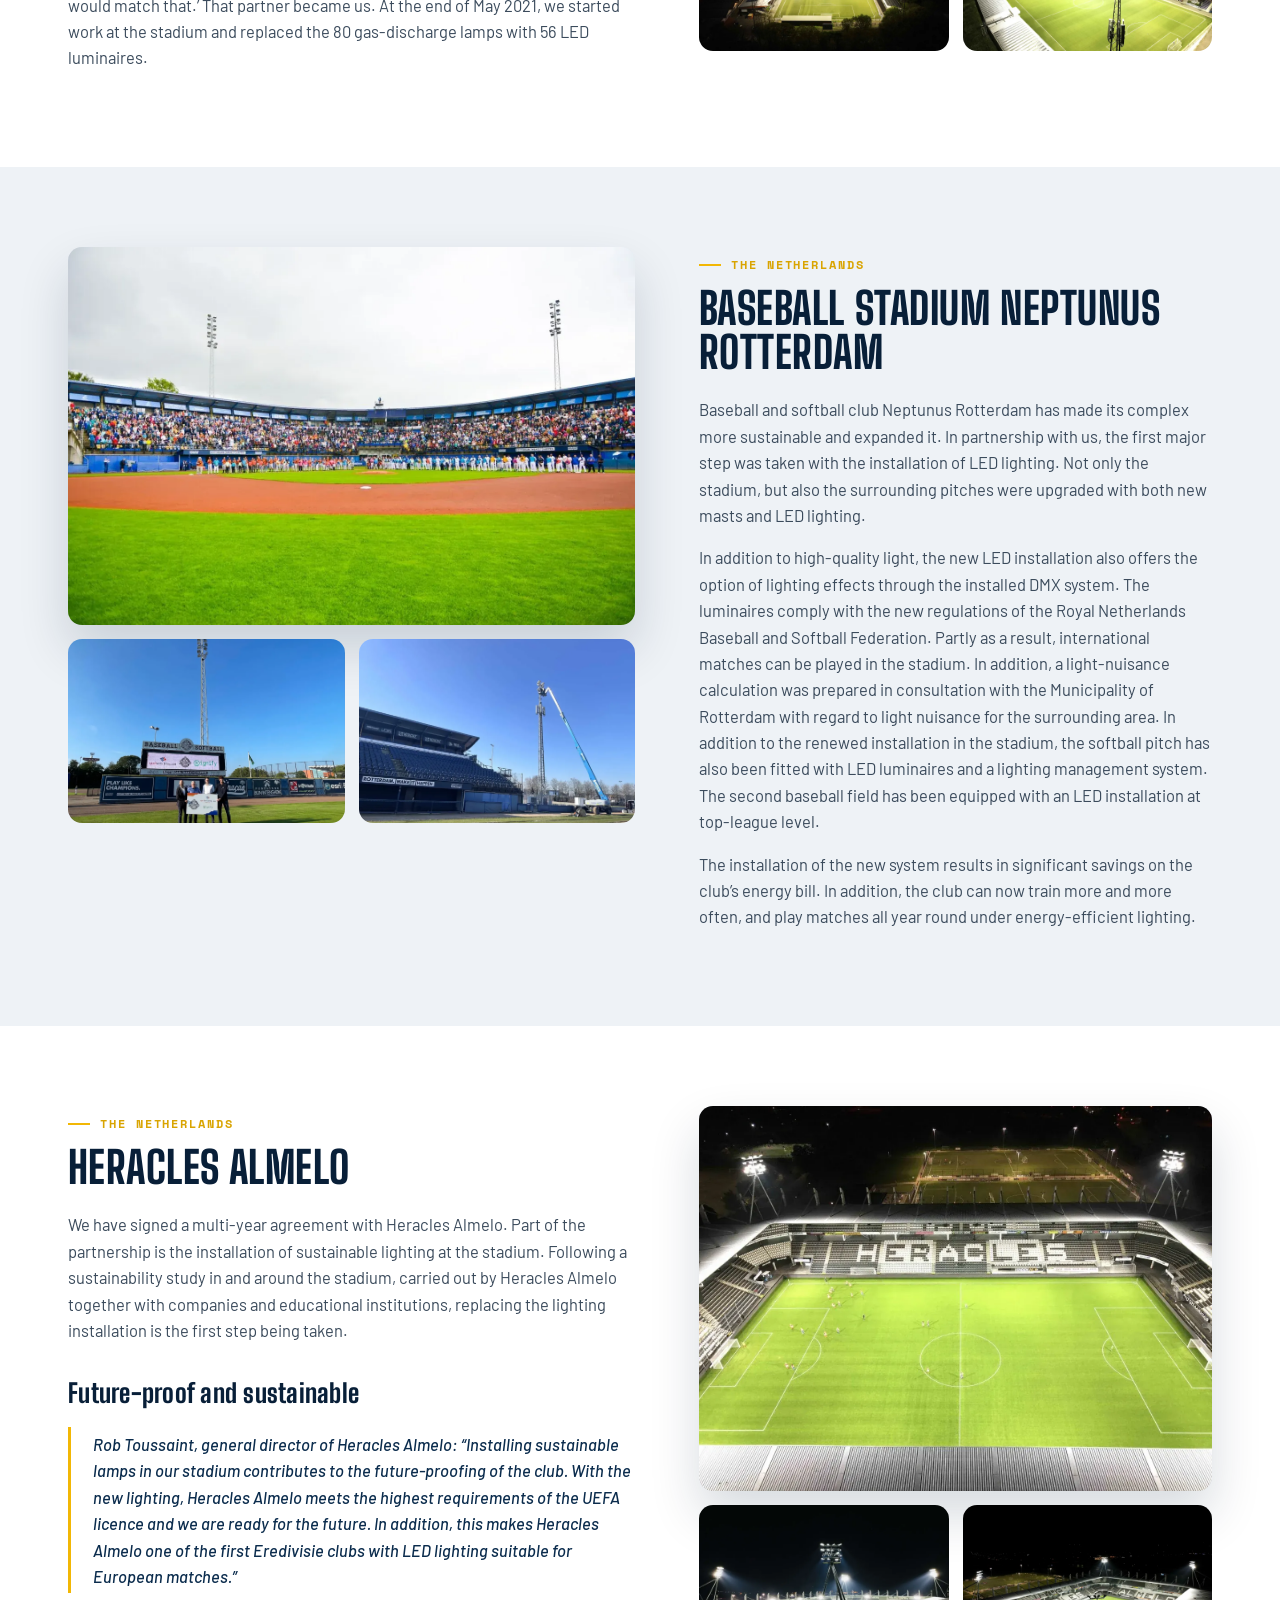
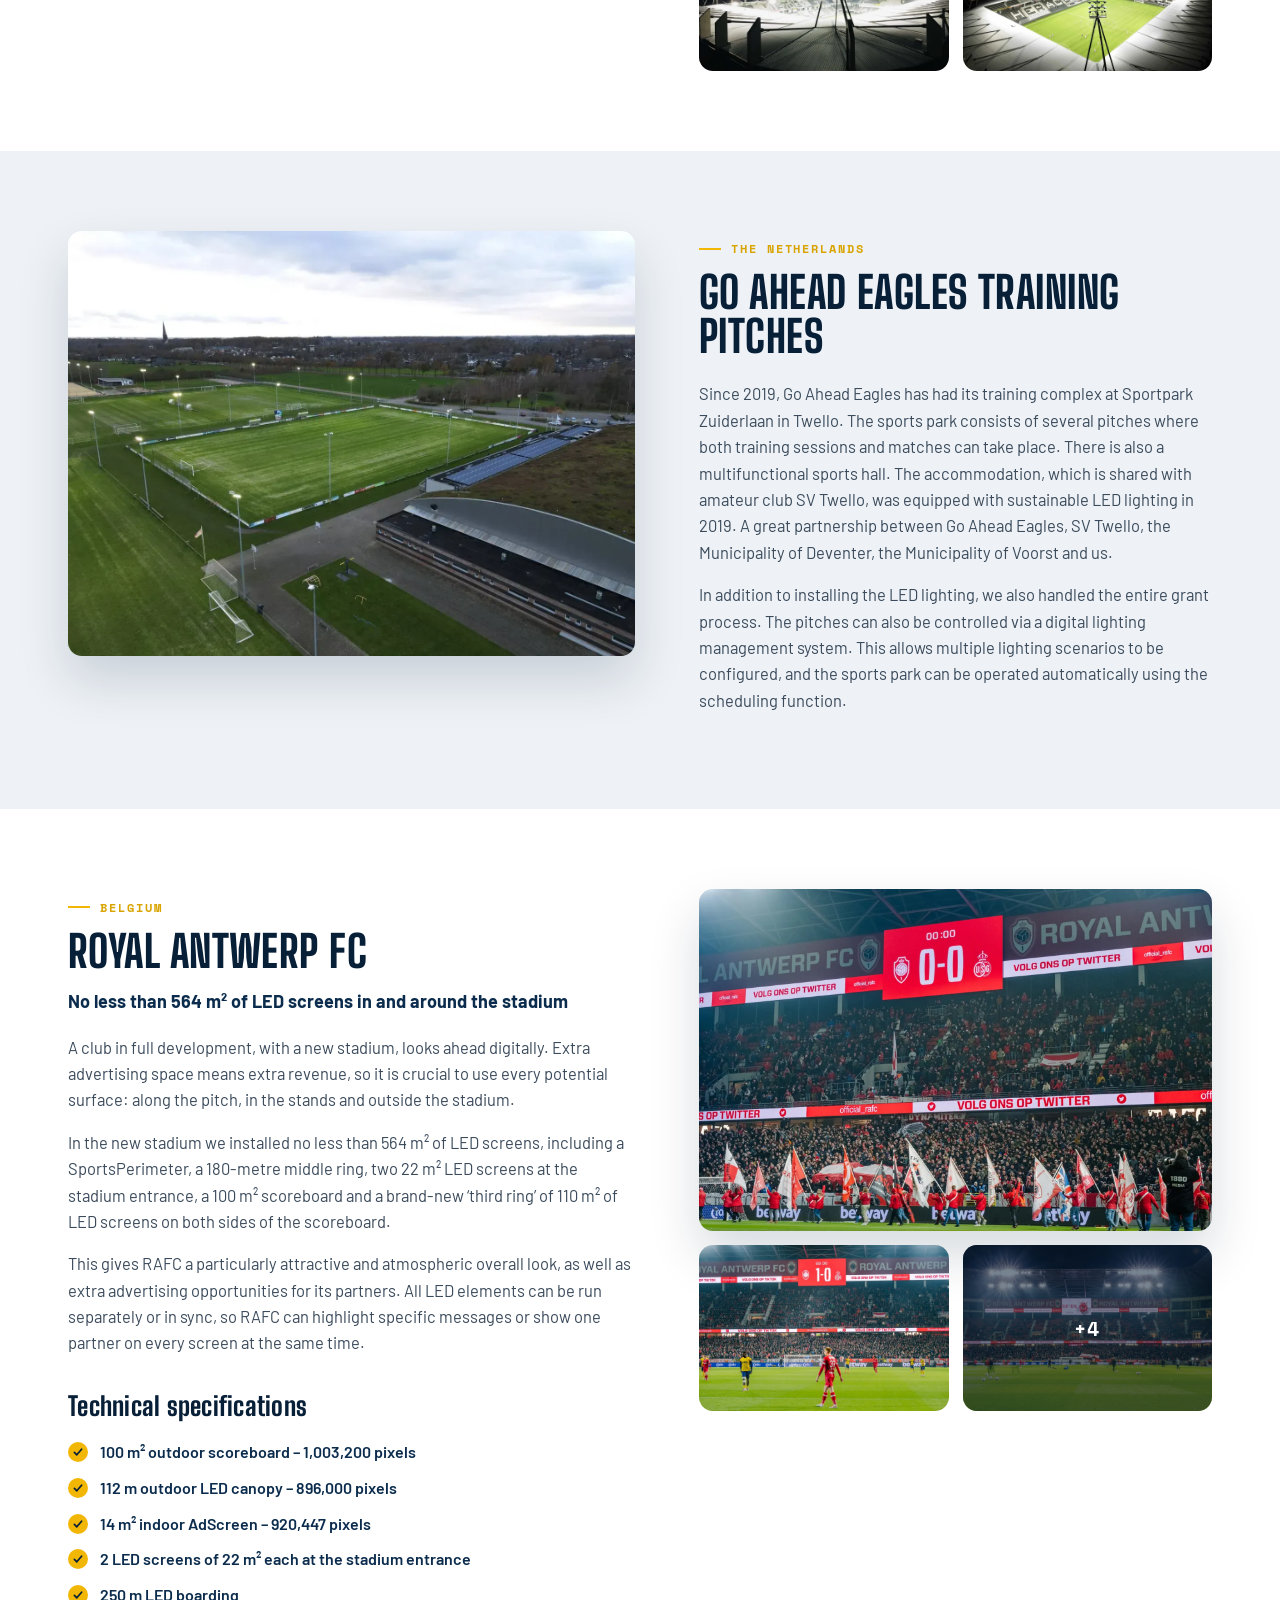
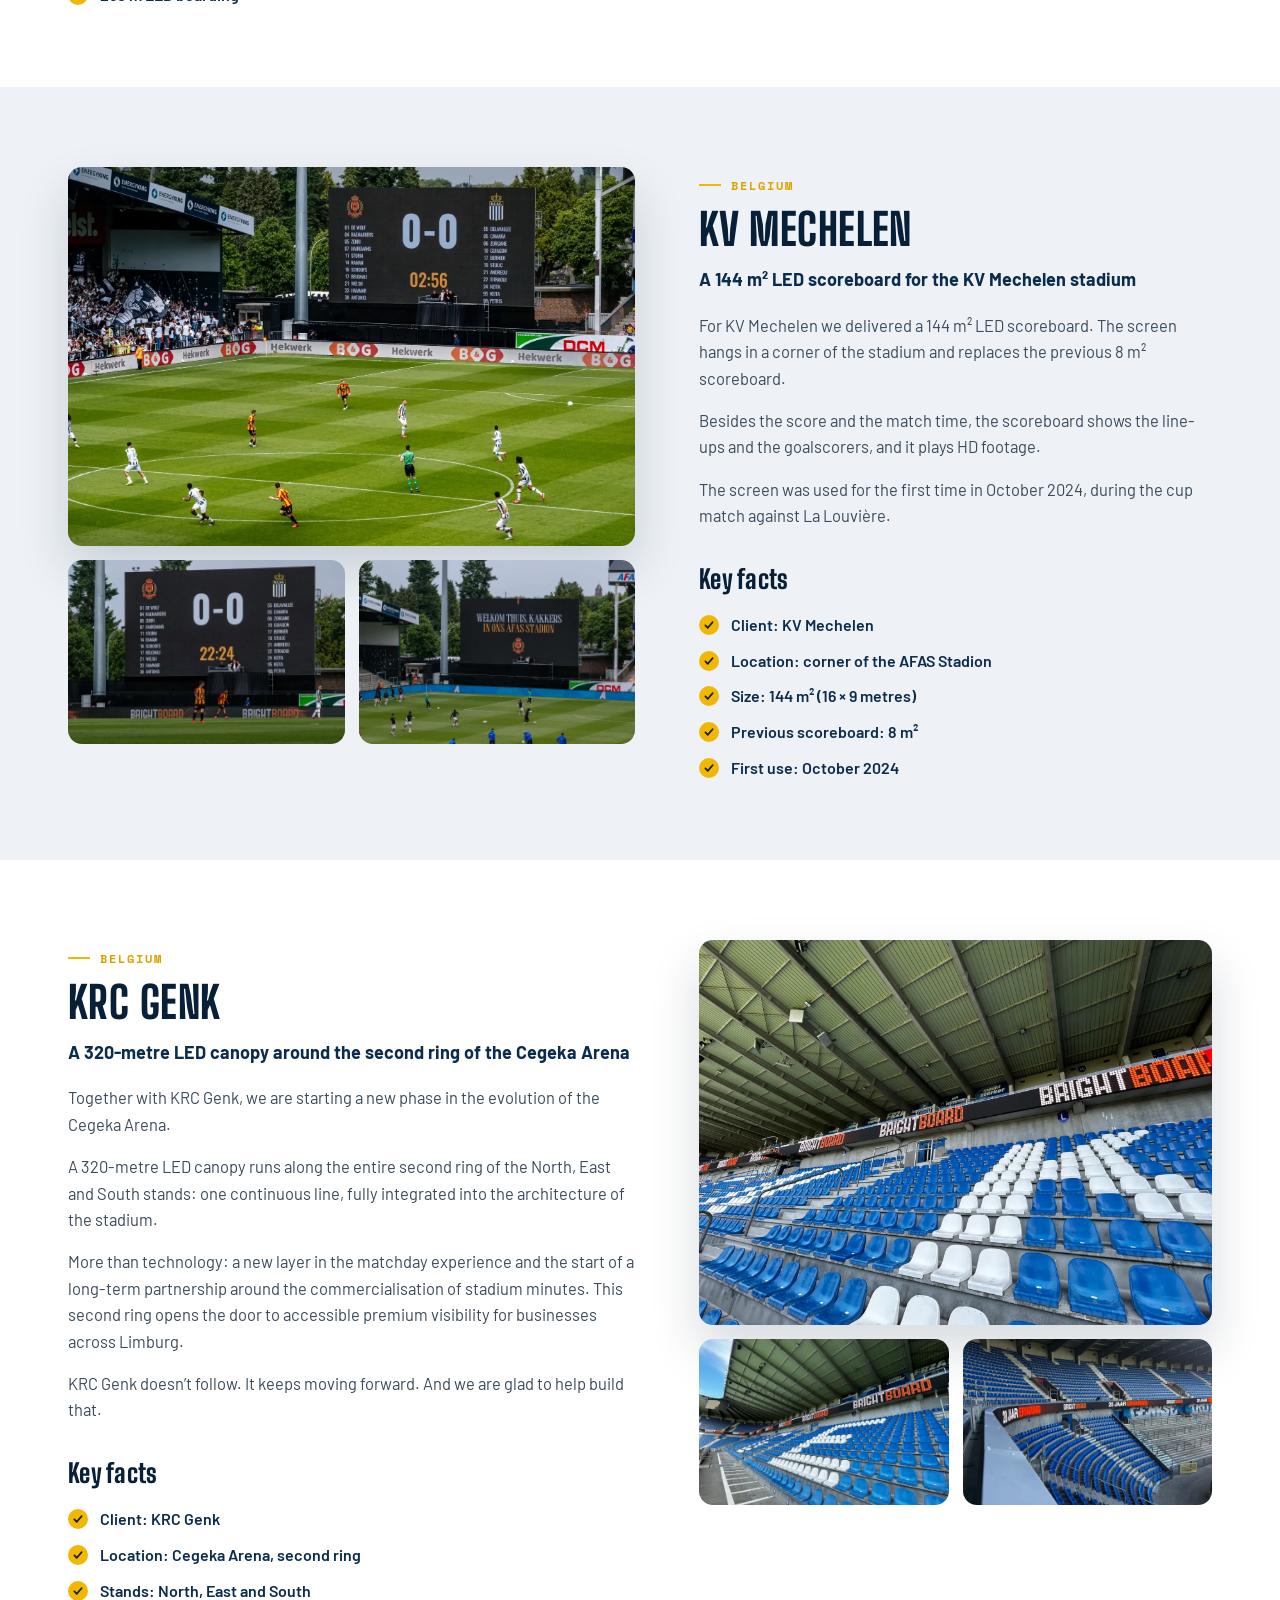
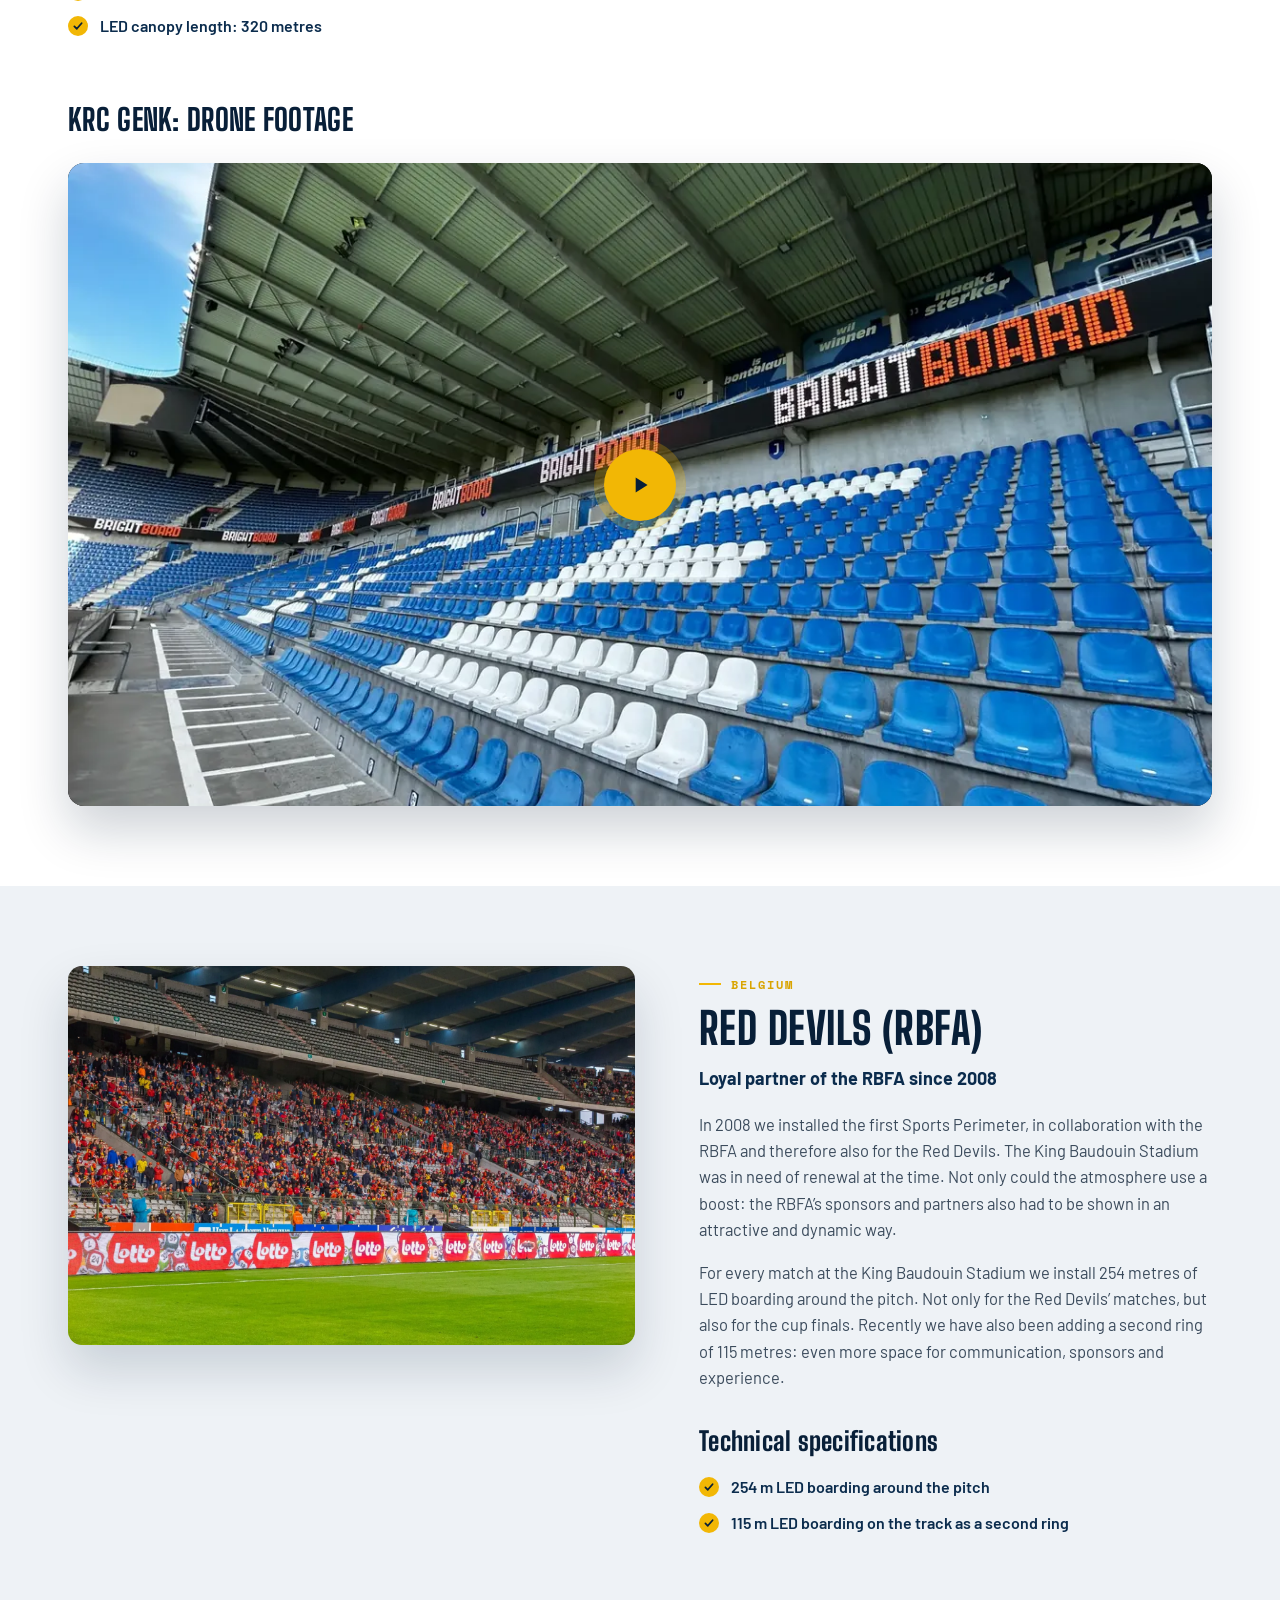
==== commit db71f555: "References page: add six BrightBoard LED projects - LED screens: Royal Antwerp FC (also LED boarding" ====
--- a/references.html
+++ b/references.html
@@ -147,6 +147,9 @@
 .ref-copy h2{font-size:clamp(30px,3.6vw,44px); font-weight:800; color:var(--navy-950); text-transform:uppercase; line-height:1; margin:0 0 22px;}
 .ref-copy h3{font-size:clamp(21px,2.2vw,26px); font-weight:800; color:var(--navy-950); margin:30px 0 12px;}
 .ref-copy p{margin:0 0 16px; font-size:16.5px;}
+.ref-copy p.ref-lead{font-family:var(--font-body); font-weight:700; font-size:18px; color:var(--navy-900); margin:-8px 0 18px;}
+.ref-gallery .g-extra{display:none;}
+.ref-gallery .g-more{position:absolute; inset:0; display:flex; align-items:center; justify-content:center; background:rgba(8,31,56,0.55); color:var(--white); font-family:var(--font-mono); font-weight:700; font-size:20px; letter-spacing:.04em; pointer-events:none;}
 .ref-copy .ref-sub + .ref-sub{margin-top:44px; padding-top:40px; border-top:1px solid var(--mist-100);}
 .ref-quote{margin:24px 0 8px; padding:4px 0 4px 22px; border-left:3px solid var(--gold-500); font-family:var(--font-body); font-style:italic; font-weight:500; font-size:17.5px; color:var(--navy-900);}
 .ref-list{list-style:none; padding:0; margin:6px 0 0; display:grid; gap:10px;}
@@ -166,7 +169,7 @@
 .video-card:hover img{transform:scale(1.03); opacity:.85;}
 .video-card .play{position:absolute; left:50%; top:50%; width:72px; height:72px; margin:-36px 0 0 -36px; border-radius:50%; background:var(--gold-500); display:flex; align-items:center; justify-content:center; box-shadow:0 0 0 10px rgba(242,183,5,0.25); transition:transform .25s ease;}
 .video-card:hover .play{transform:scale(1.08);}
-.video-card iframe{position:absolute; inset:0; width:100%; height:100%; border:0;}
+.video-card iframe, .video-card video{position:absolute; inset:0; width:100%; height:100%; border:0; background:#000;}
 .ref-video{margin-top:56px;}
 .ref-video h3{font-size:clamp(22px,2.6vw,30px); font-weight:800; color:var(--navy-950); margin:0 0 20px; text-transform:uppercase;}
 
@@ -625,6 +628,164 @@
     </div>
   </div>
 </section>
+
+<!-- ROYAL ANTWERP FC (source: brightboard.eu/realisatie/r-antwerp-fc) -->
+<section class="ref" data-type="boarding screens" id="royal-antwerp-fc">
+  <div class="container">
+    <div class="ref-grid">
+      <div class="ref-copy reveal">
+        <span class="ref-tag" data-i18n="country_be">Belgium</span>
+        <h2>Royal Antwerp FC</h2>
+        <p class="ref-lead" data-i18n="rafc_lead">No less than 564 m² of LED screens in and around the stadium</p>
+        <p data-i18n="rafc_p1">A club in full development, with a new stadium, looks ahead digitally. Extra advertising space means extra revenue, so it is crucial to use every potential surface: along the pitch, in the stands and outside the stadium.</p>
+        <p data-i18n="rafc_p2">In the new stadium we installed no less than 564 m² of LED screens, including a SportsPerimeter, a 180-metre middle ring, two 22 m² LED screens at the stadium entrance, a 100 m² scoreboard and a brand-new ‘third ring’ of 110 m² of LED screens on both sides of the scoreboard.</p>
+        <p data-i18n="rafc_p3">This gives RAFC a particularly attractive and atmospheric overall look, as well as extra advertising opportunities for its partners. All LED elements can be run separately or in sync, so RAFC can highlight specific messages or show one partner on every screen at the same time.</p>
+        <h3 data-i18n="h_specs">Technical specifications</h3>
+        <ul class="ref-list">
+          <li data-i18n="rafc_s1">100 m² outdoor scoreboard – 1,003,200 pixels</li>
+          <li data-i18n="rafc_s2">112 m outdoor LED canopy – 896,000 pixels</li>
+          <li data-i18n="rafc_s3">14 m² indoor AdScreen – 920,447 pixels</li>
+          <li data-i18n="rafc_s4">2 LED screens of 22 m² each at the stadium entrance</li>
+          <li data-i18n="rafc_s5">250 m LED boarding</li>
+        </ul>
+      </div>
+      <div class="ref-gallery reveal">
+        <button class="g-main"><img src="assets/references/rafc-1.webp" alt="Royal Antwerp FC" width="1600" height="1066" loading="lazy"></button>
+        <button class="g-thumb"><img src="assets/references/rafc-2.webp" alt="Royal Antwerp FC" loading="lazy"></button>
+        <button class="g-thumb"><img src="assets/references/rafc-3.webp" alt="Royal Antwerp FC" loading="lazy"><span class="g-more">+4</span></button>
+        <button class="g-thumb g-extra"><img src="assets/references/rafc-4.webp" alt="Royal Antwerp FC" loading="lazy"></button>
+        <button class="g-thumb g-extra"><img src="assets/references/rafc-5.webp" alt="Royal Antwerp FC" loading="lazy"></button>
+        <button class="g-thumb g-extra"><img src="assets/references/rafc-6.webp" alt="Royal Antwerp FC" loading="lazy"></button>
+        <button class="g-thumb g-extra"><img src="assets/references/rafc-7.webp" alt="Royal Antwerp FC" loading="lazy"></button>
+      </div>
+    </div>
+  </div>
+</section>
+
+<!-- KV MECHELEN (source: brightboardeu.vercel.app/realisatie/kv-mechelen) -->
+<section class="ref flip" data-type="screens" id="kv-mechelen">
+  <div class="container">
+    <div class="ref-grid">
+      <div class="ref-copy reveal">
+        <span class="ref-tag" data-i18n="country_be">Belgium</span>
+        <h2>KV Mechelen</h2>
+        <p class="ref-lead" data-i18n="kvm_lead">A 144 m² LED scoreboard for the KV Mechelen stadium</p>
+        <p data-i18n="kvm_p1">For KV Mechelen we delivered a 144 m² LED scoreboard. The screen hangs in a corner of the stadium and replaces the previous 8 m² scoreboard.</p>
+        <p data-i18n="kvm_p2">Besides the score and the match time, the scoreboard shows the line-ups and the goalscorers, and it plays HD footage.</p>
+        <p data-i18n="kvm_p3">The screen was used for the first time in October 2024, during the cup match against La Louvière.</p>
+        <h3 data-i18n="h_facts">Key facts</h3>
+        <ul class="ref-list">
+          <li data-i18n="kvm_s1">Client: KV Mechelen</li>
+          <li data-i18n="kvm_s2">Location: corner of the AFAS Stadion</li>
+          <li data-i18n="kvm_s3">Size: 144 m² (16 × 9 metres)</li>
+          <li data-i18n="kvm_s4">Previous scoreboard: 8 m²</li>
+          <li data-i18n="kvm_s5">First use: October 2024</li>
+        </ul>
+      </div>
+      <div class="ref-gallery reveal">
+        <button class="g-main"><img src="assets/references/mechelen-1.webp" alt="KV Mechelen, AFAS Stadion" width="1600" height="1067" loading="lazy"></button>
+        <button class="g-thumb"><img src="assets/references/mechelen-2.webp" alt="KV Mechelen, AFAS Stadion" loading="lazy"></button>
+        <button class="g-thumb"><img src="assets/references/mechelen-3.webp" alt="KV Mechelen, AFAS Stadion" loading="lazy"></button>
+      </div>
+    </div>
+  </div>
+</section>
+
+<!-- KRC GENK (source: brightboardeu.vercel.app/realisatie/krc-genk) -->
+<section class="ref" data-type="boarding" id="krc-genk">
+  <div class="container">
+    <div class="ref-grid">
+      <div class="ref-copy reveal">
+        <span class="ref-tag" data-i18n="country_be">Belgium</span>
+        <h2>KRC Genk</h2>
+        <p class="ref-lead" data-i18n="genk_lead">A 320-metre LED canopy around the second ring of the Cegeka Arena</p>
+        <p data-i18n="genk_p1">Together with KRC Genk, we are starting a new phase in the evolution of the Cegeka Arena.</p>
+        <p data-i18n="genk_p2">A 320-metre LED canopy runs along the entire second ring of the North, East and South stands: one continuous line, fully integrated into the architecture of the stadium.</p>
+        <p data-i18n="genk_p3">More than technology: a new layer in the matchday experience and the start of a long-term partnership around the commercialisation of stadium minutes. This second ring opens the door to accessible premium visibility for businesses across Limburg.</p>
+        <p data-i18n="genk_p4">KRC Genk doesn’t follow. It keeps moving forward. And we are glad to help build that.</p>
+        <h3 data-i18n="h_facts">Key facts</h3>
+        <ul class="ref-list">
+          <li data-i18n="genk_s1">Client: KRC Genk</li>
+          <li data-i18n="genk_s2">Location: Cegeka Arena, second ring</li>
+          <li data-i18n="genk_s3">Stands: North, East and South</li>
+          <li data-i18n="genk_s4">LED canopy length: 320 metres</li>
+        </ul>
+      </div>
+      <div class="ref-gallery reveal">
+        <button class="g-main"><img src="assets/references/genk-1.webp" alt="KRC Genk, Cegeka Arena" width="1600" height="1200" loading="lazy"></button>
+        <button class="g-thumb"><img src="assets/references/genk-2.webp" alt="KRC Genk, Cegeka Arena" loading="lazy"></button>
+        <button class="g-thumb"><img src="assets/references/genk-3.webp" alt="KRC Genk, Cegeka Arena" loading="lazy"></button>
+      </div>
+    </div>
+    <div class="ref-video reveal">
+      <h3 data-i18n="genk_video">KRC Genk: drone footage</h3>
+      <button class="video-card" data-mp4="assets/references/genk-drone.mp4" data-title="KRC Genk"><img src="assets/references/genk-2.webp" alt="" loading="lazy"><span class="play"><svg width="26" height="26" viewBox="0 0 24 24"><path d="M8 5v14l11-7z" fill="#081F38"/></svg></span></button>
+    </div>
+  </div>
+</section>
+
+<!-- RED DEVILS / RBFA (source: brightboard.eu/realisatie/rbfa-rode-duivels) -->
+<section class="ref flip" data-type="boarding" id="rode-duivels">
+  <div class="container">
+    <div class="ref-grid">
+      <div class="ref-copy reveal">
+        <span class="ref-tag" data-i18n="country_be">Belgium</span>
+        <h2 data-i18n="rbfa_title">Red Devils (RBFA)</h2>
+        <p class="ref-lead" data-i18n="rbfa_lead">Loyal partner of the RBFA since 2008</p>
+        <p data-i18n="rbfa_p1">In 2008 we installed the first Sports Perimeter, in collaboration with the RBFA and therefore also for the Red Devils. The King Baudouin Stadium was in need of renewal at the time. Not only could the atmosphere use a boost: the RBFA’s sponsors and partners also had to be shown in an attractive and dynamic way.</p>
+        <p data-i18n="rbfa_p2">For every match at the King Baudouin Stadium we install 254 metres of LED boarding around the pitch. Not only for the Red Devils’ matches, but also for the cup finals. Recently we have also been adding a second ring of 115 metres: even more space for communication, sponsors and experience.</p>
+        <h3 data-i18n="h_specs">Technical specifications</h3>
+        <ul class="ref-list">
+          <li data-i18n="rbfa_s1">254 m LED boarding around the pitch</li>
+          <li data-i18n="rbfa_s2">115 m LED boarding on the track as a second ring</li>
+        </ul>
+      </div>
+      <div class="ref-gallery reveal">
+        <button class="g-main"><img src="assets/references/rbfa-1.webp" alt="Red Devils (RBFA)" width="1600" height="1068" loading="lazy"></button>
+      </div>
+    </div>
+  </div>
+</section>
+
+<!-- STVV (source: brightboard.eu/realisatie/stvv) -->
+<section class="ref" data-type="boarding" id="stvv">
+  <div class="container">
+    <div class="ref-grid">
+      <div class="ref-copy reveal">
+        <span class="ref-tag" data-i18n="country_be">Belgium</span>
+        <h2>STVV</h2>
+        <p class="ref-lead" data-i18n="stvv_lead">After 14 years, STVV chooses us again</p>
+        <p data-i18n="stvv_p1">After 14 years of service, STVV chose to invest in new, modern LED boarding. The fact that the existing boarding had lasted so long was exactly why STVV chose us as its supplier again.</p>
+        <p data-i18n="stvv_p2">The new Sports Perimeter has not only been renewed but also extended by 40 metres (+356,400 pixels): from 180 to 220 metres of LED boarding, including 4 safety gates, with lower consumption and easier maintenance. An installation to be proud of! The new installation also has a better resolution, giving partners maximum, high-quality visibility.</p>
+      </div>
+      <div class="ref-gallery reveal">
+        <button class="g-main"><img src="assets/references/stvv-1.webp" alt="STVV, Stayen" width="1600" height="1066" loading="lazy"></button>
+        <button class="g-thumb"><img src="assets/references/stvv-2.webp" alt="STVV, Stayen" loading="lazy"></button>
+        <button class="g-thumb"><img src="assets/references/stvv-3.webp" alt="STVV, Stayen" loading="lazy"><span class="g-more">+2</span></button>
+        <button class="g-thumb g-extra"><img src="assets/references/stvv-4.webp" alt="STVV, Stayen" loading="lazy"></button>
+        <button class="g-thumb g-extra"><img src="assets/references/stvv-5.webp" alt="STVV, Stayen" loading="lazy"></button>
+      </div>
+    </div>
+  </div>
+</section>
+
+<!-- SV ZULTE WAREGEM (source: brightboard.eu/realisatie/sv-zulte-waregem) -->
+<section class="ref flip" data-type="boarding" id="sv-zulte-waregem">
+  <div class="container">
+    <div class="ref-grid">
+      <div class="ref-copy reveal">
+        <span class="ref-tag" data-i18n="country_be">Belgium</span>
+        <h2>SV Zulte Waregem</h2>
+        <p class="ref-lead" data-i18n="zulte_lead">Essevee is ready for the future with its double LED wall</p>
+        <p data-i18n="zulte_p1">After the renovation of the Regenboogstadion, now the Elindus Arena, the club also renewed its visual communication in 2021. More space for partners means more visibility and more revenue. Inspired by clubs abroad, the idea grew to build an LED wall on two levels.</p>
+        <p data-i18n="zulte_p2">Besides renewing the existing LED boarding around the pitch, with sharper image quality and higher resolution, we also renewed the second ring behind it. It was positioned so that it appears as one large LED wall on television. The icing on the cake: the LED panels on the stand (ring 3) were upgraded and extended too. All in all, this adds 80 running metres of boarding and sharper image quality on every LED panel.</p>
+      </div>
+      <div class="ref-gallery reveal">
+        <button class="g-main"><img src="assets/references/zulte-1.webp" alt="SV Zulte Waregem, Elindus Arena" width="1600" height="800" loading="lazy"></button>
+      </div>
+    </div>
+  </div>
+</section>
 </div>
 
 <!-- shown when a filter has no references yet -->
@@ -801,14 +962,20 @@
 filterBtns.forEach(b => b.addEventListener('click', () => applyFilter(b.dataset.filter, true)));
 applyFilter(new URLSearchParams(location.search).get('type') || 'all', false);
 
-/* ============ VIDEOS (YouTube loads only after a click) ============ */
-document.querySelectorAll('.video-card[data-yt]').forEach(card => card.addEventListener('click', () => {
-  if(card.querySelector('iframe')) return;
-  const f = document.createElement('iframe');
-  f.src = 'https://www.youtube-nocookie.com/embed/' + card.dataset.yt + '?autoplay=1&rel=0';
+/* ============ VIDEOS (YouTube or own mp4, loaded only after a click) ============ */
+document.querySelectorAll('.video-card[data-yt], .video-card[data-mp4]').forEach(card => card.addEventListener('click', () => {
+  if(card.querySelector('iframe, video')) return;
+  let f;
+  if(card.dataset.mp4){
+    f = document.createElement('video');
+    f.src = card.dataset.mp4; f.controls = true; f.autoplay = true; f.playsInline = true;
+  } else {
+    f = document.createElement('iframe');
+    f.src = 'https://www.youtube-nocookie.com/embed/' + card.dataset.yt + '?autoplay=1&rel=0';
+    f.allow = 'autoplay; encrypted-media; picture-in-picture; fullscreen';
+    f.allowFullscreen = true;
+  }
   f.title = card.dataset.title || 'Video';
-  f.allow = 'autoplay; encrypted-media; picture-in-picture; fullscreen';
-  f.allowFullscreen = true;
   card.appendChild(f);
   card.style.cursor = 'default';
 }));
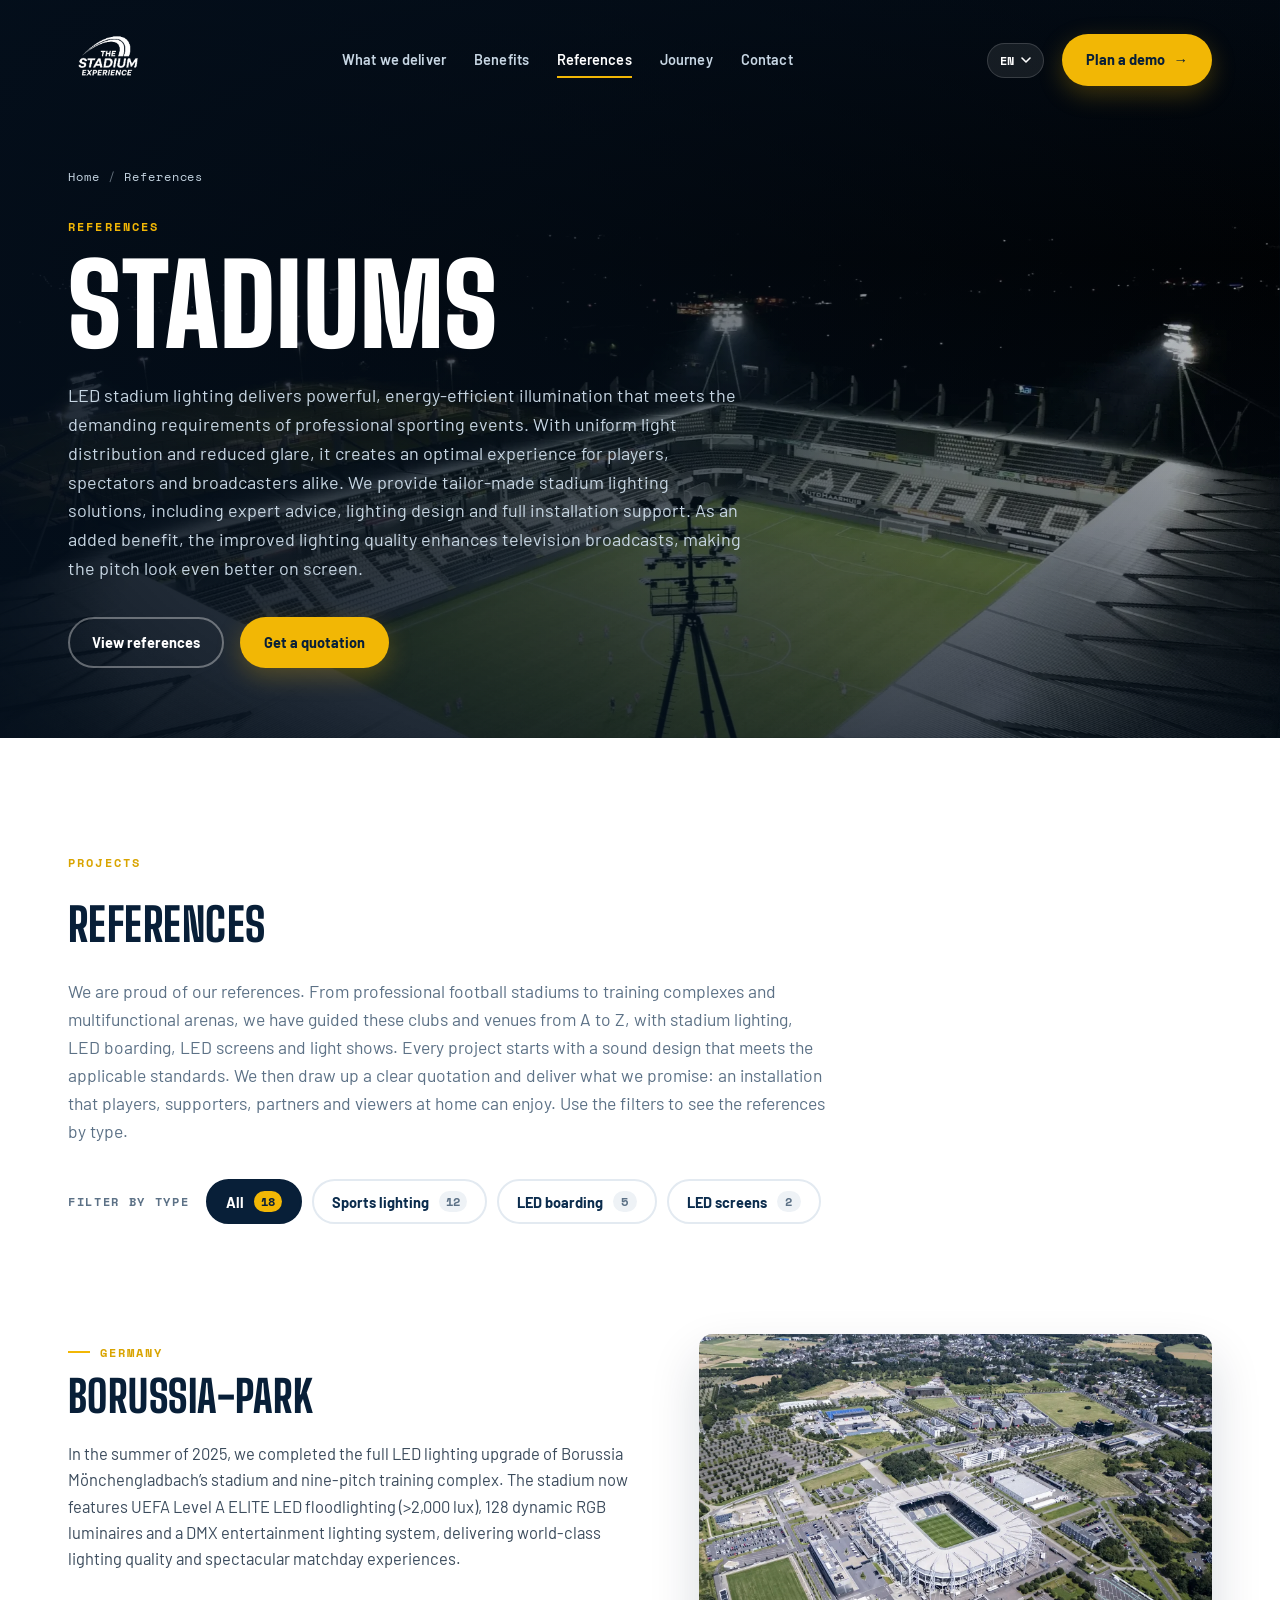
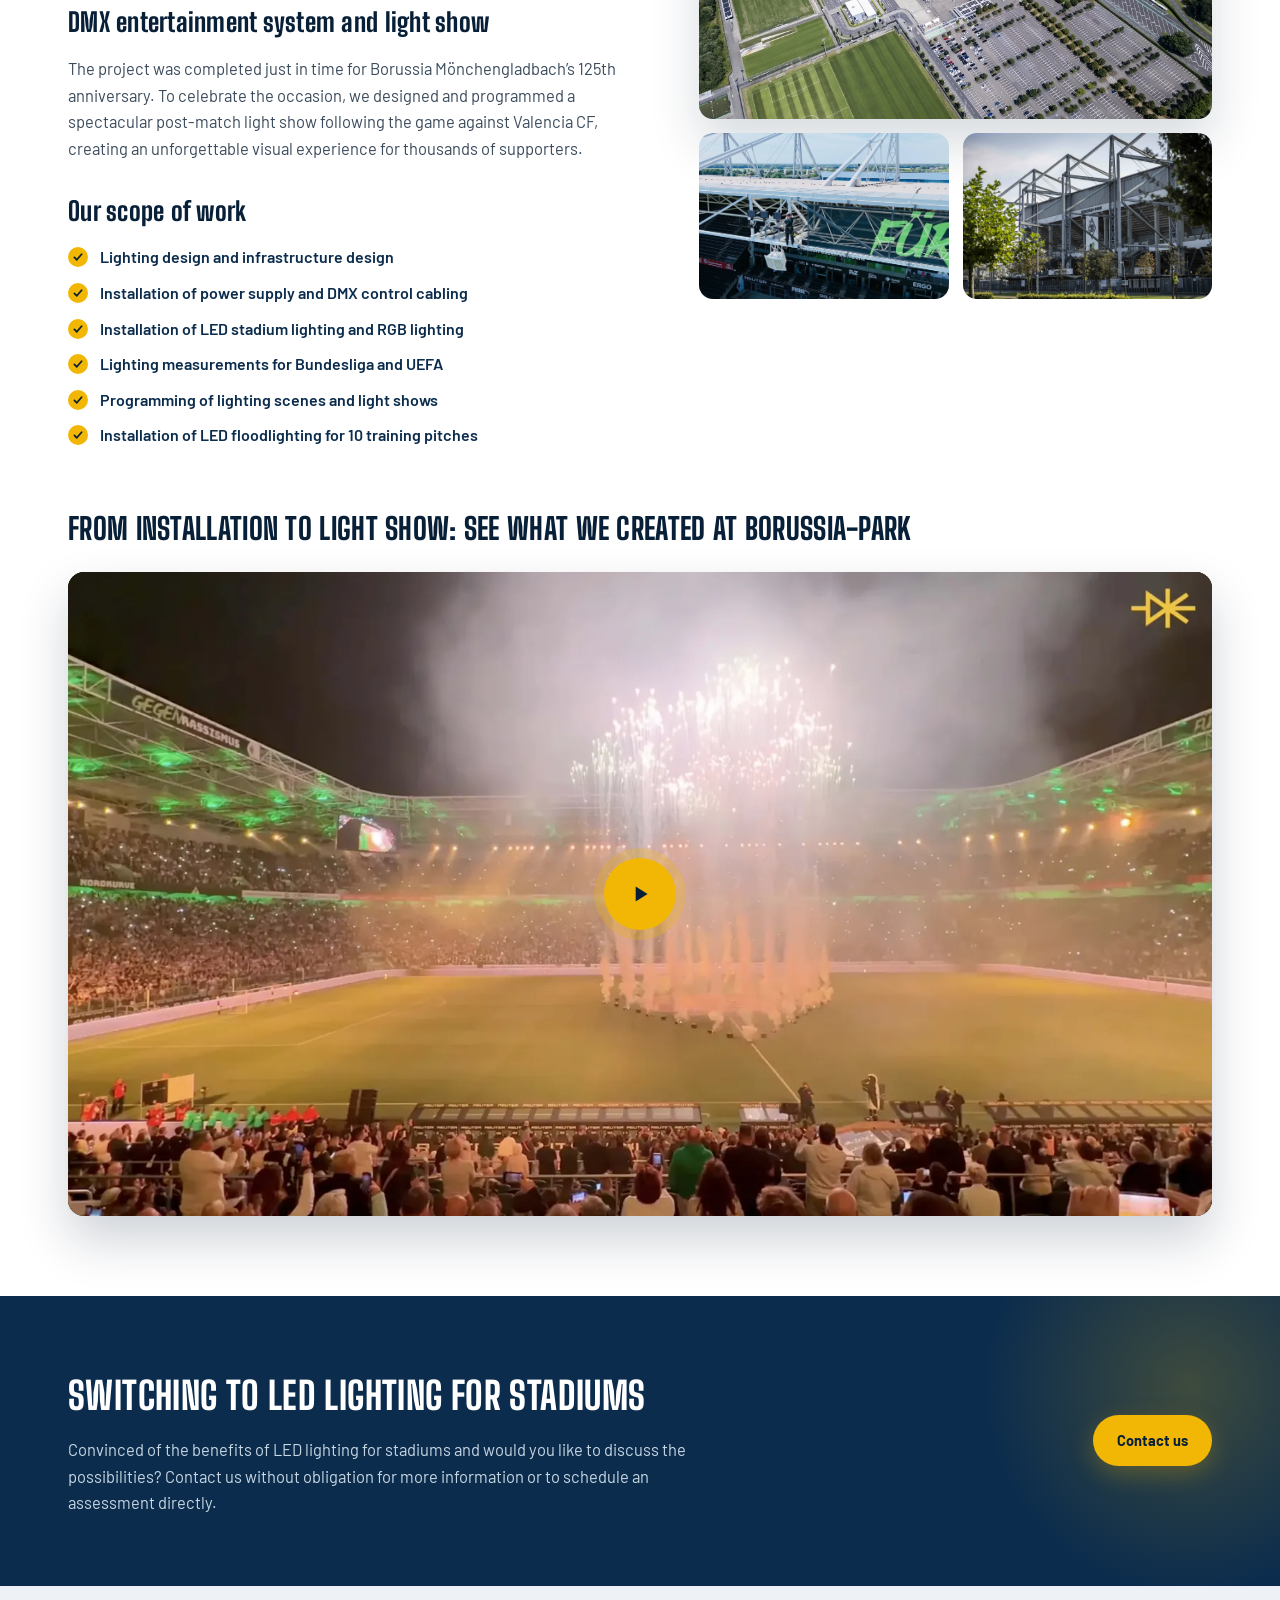
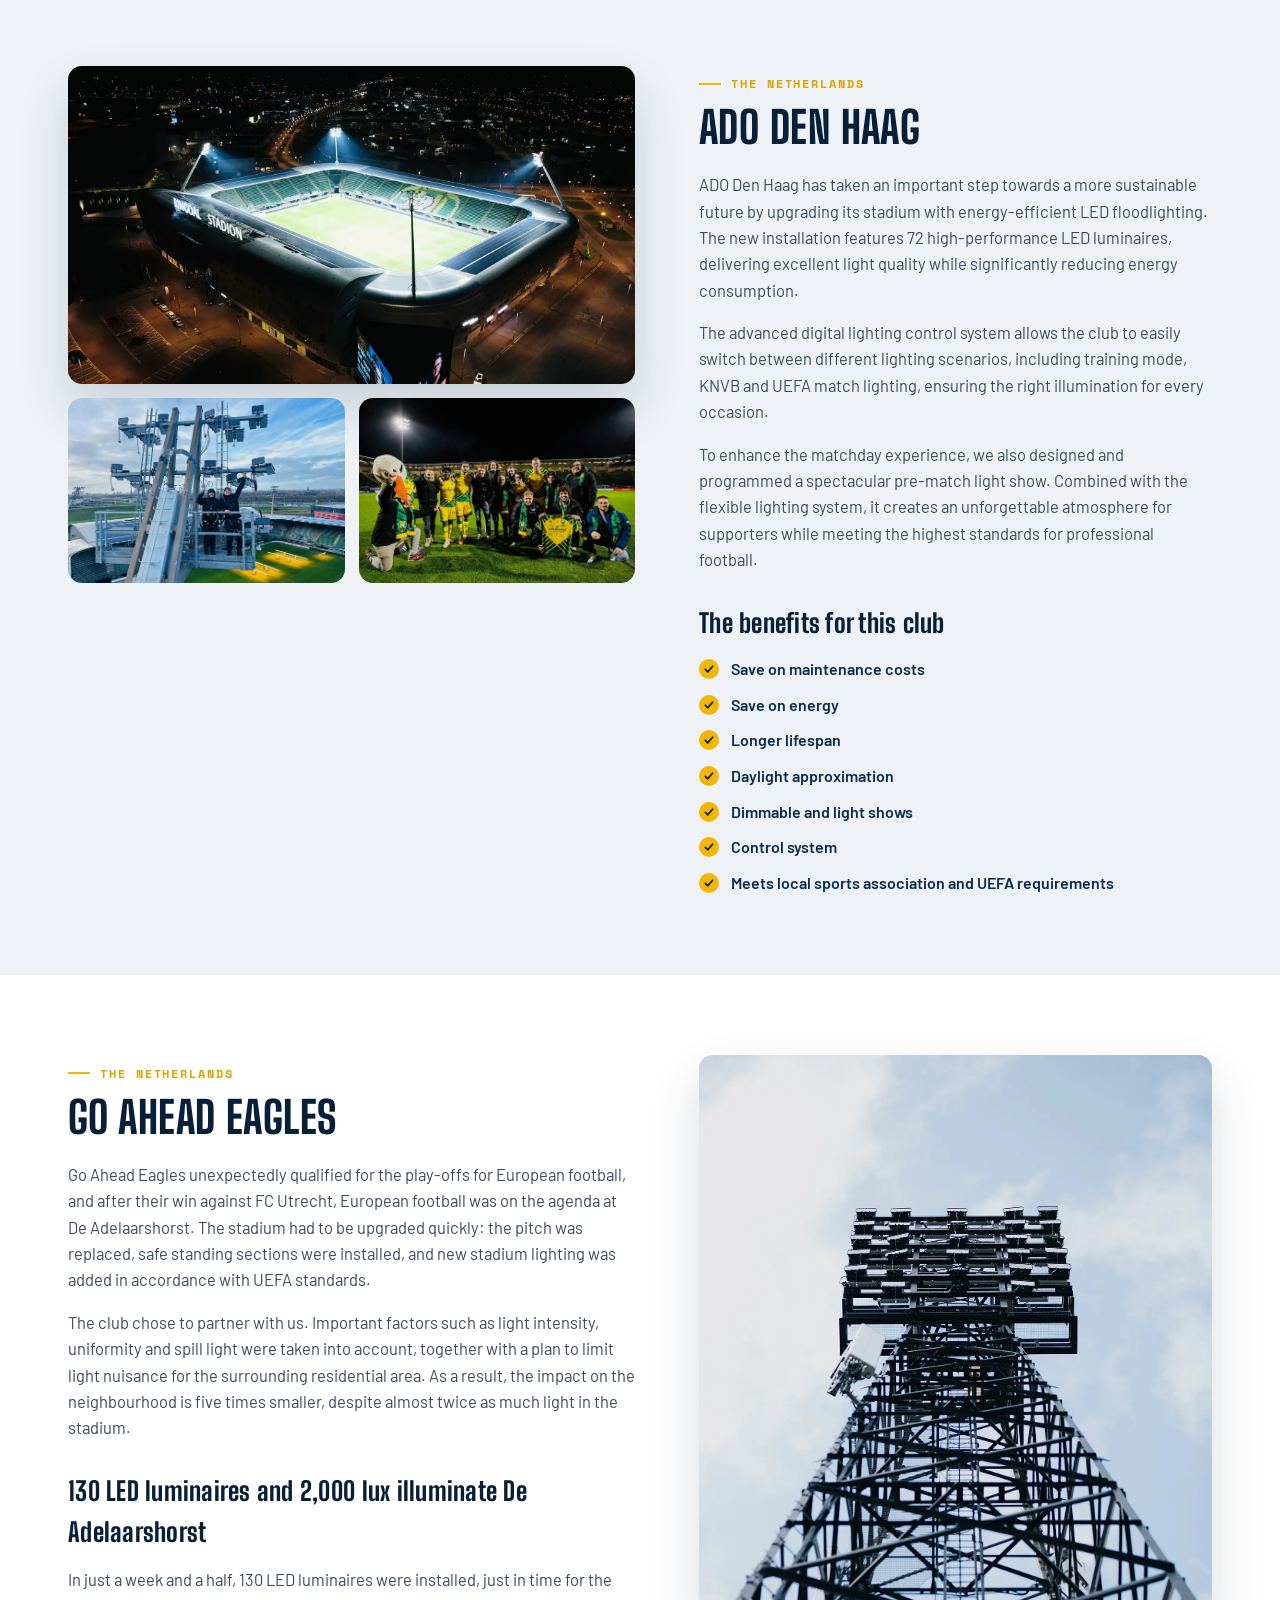
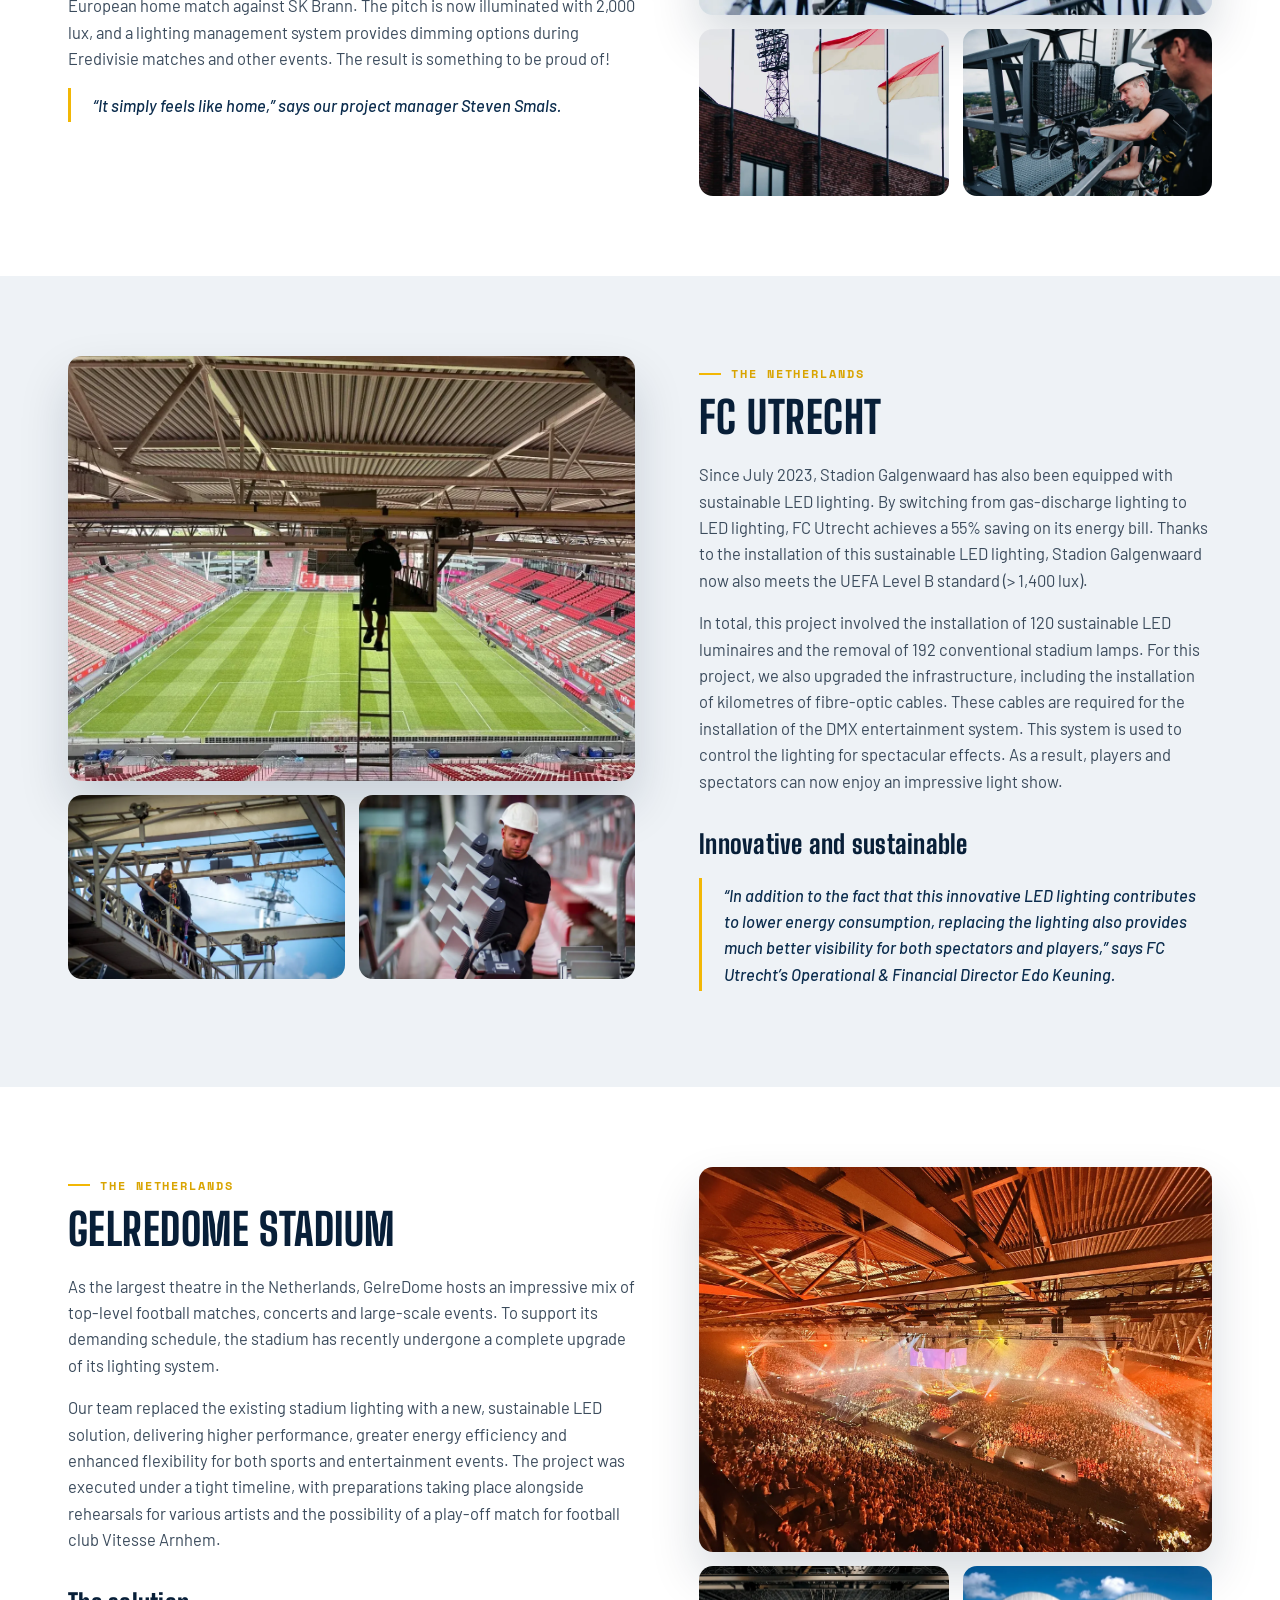
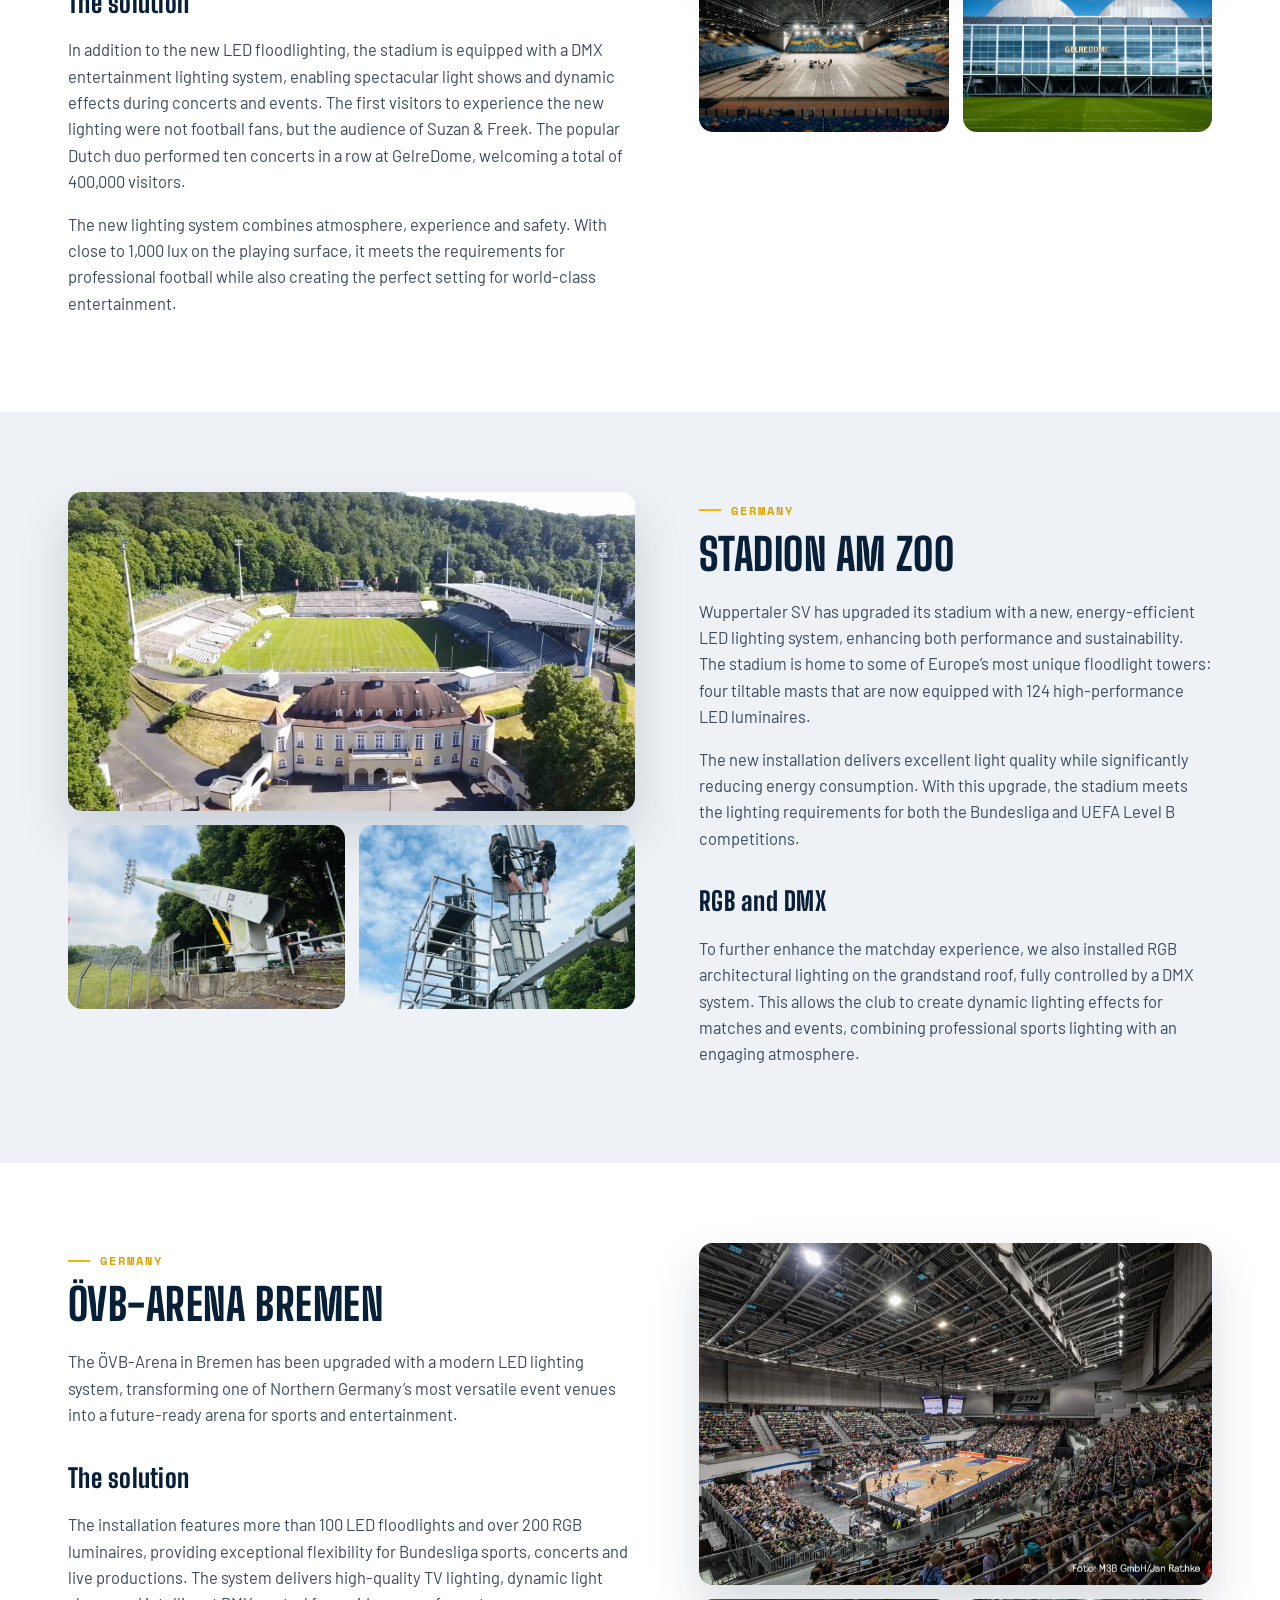
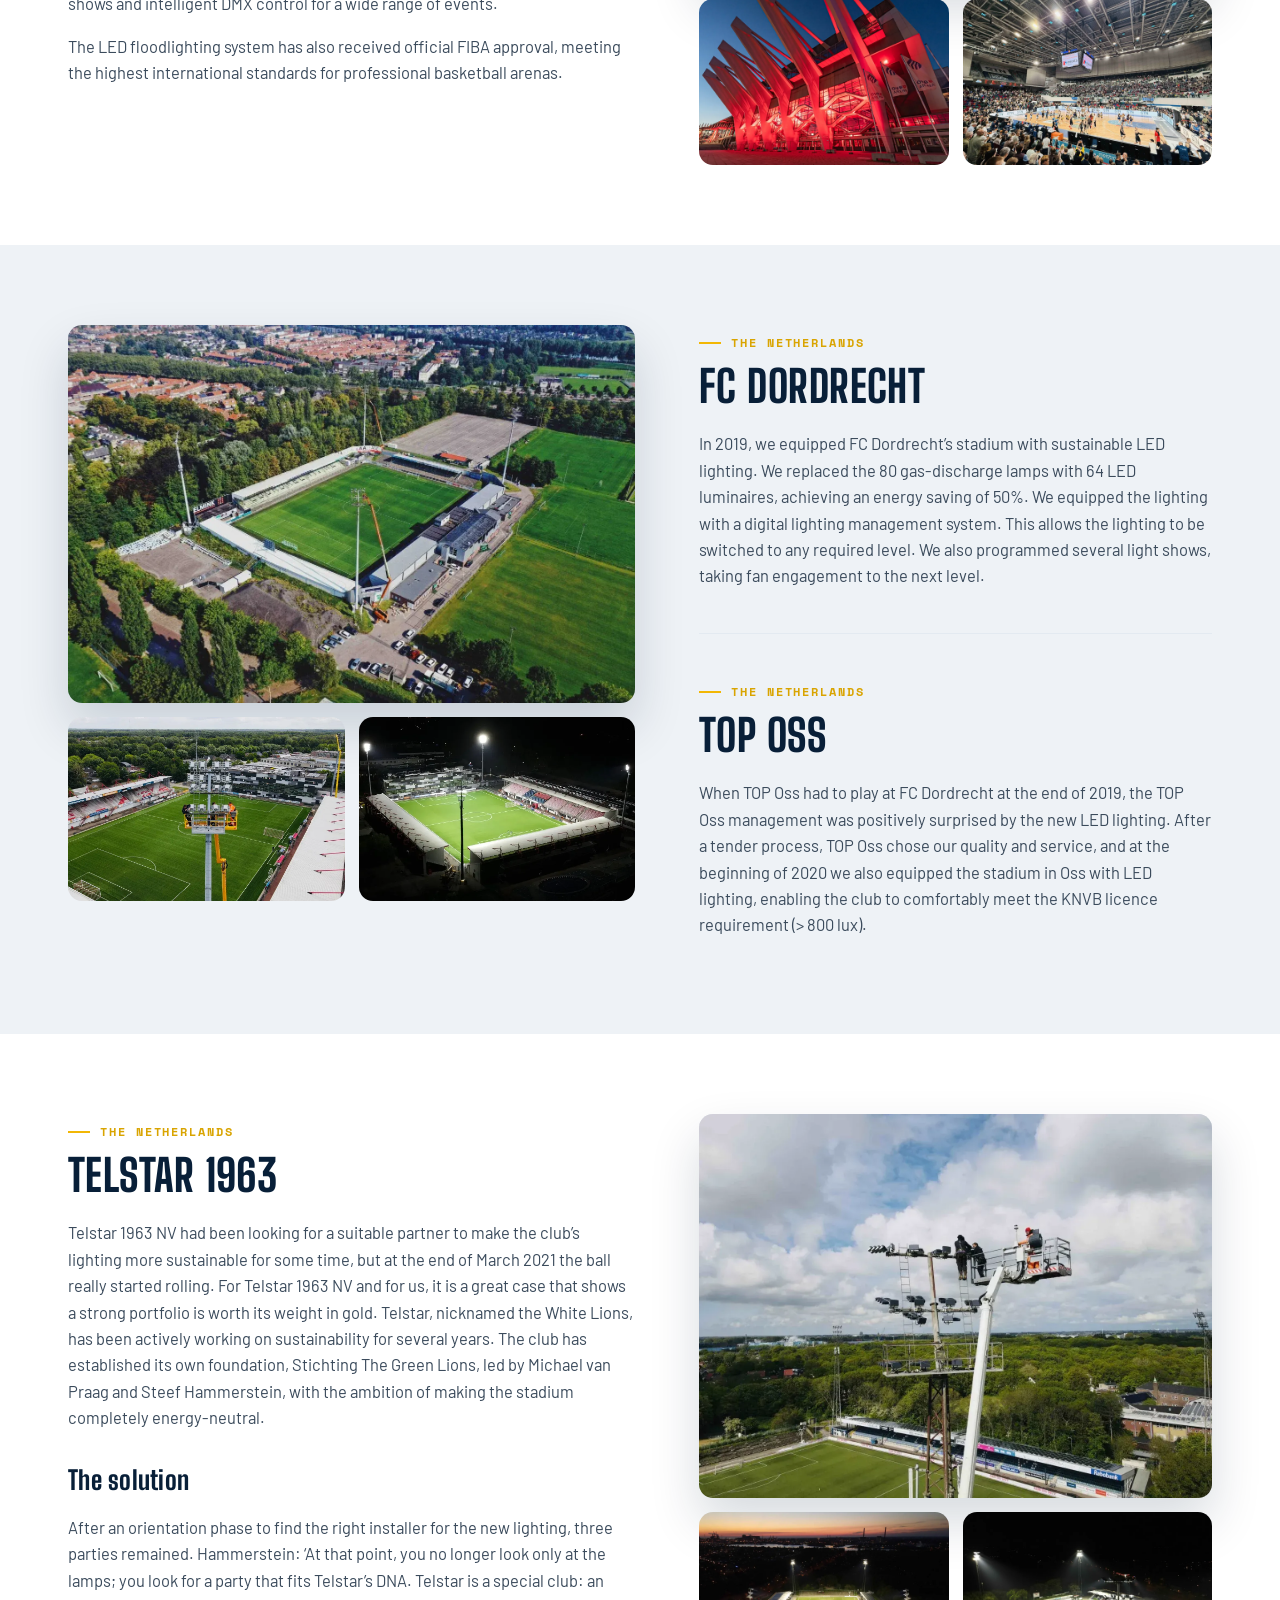
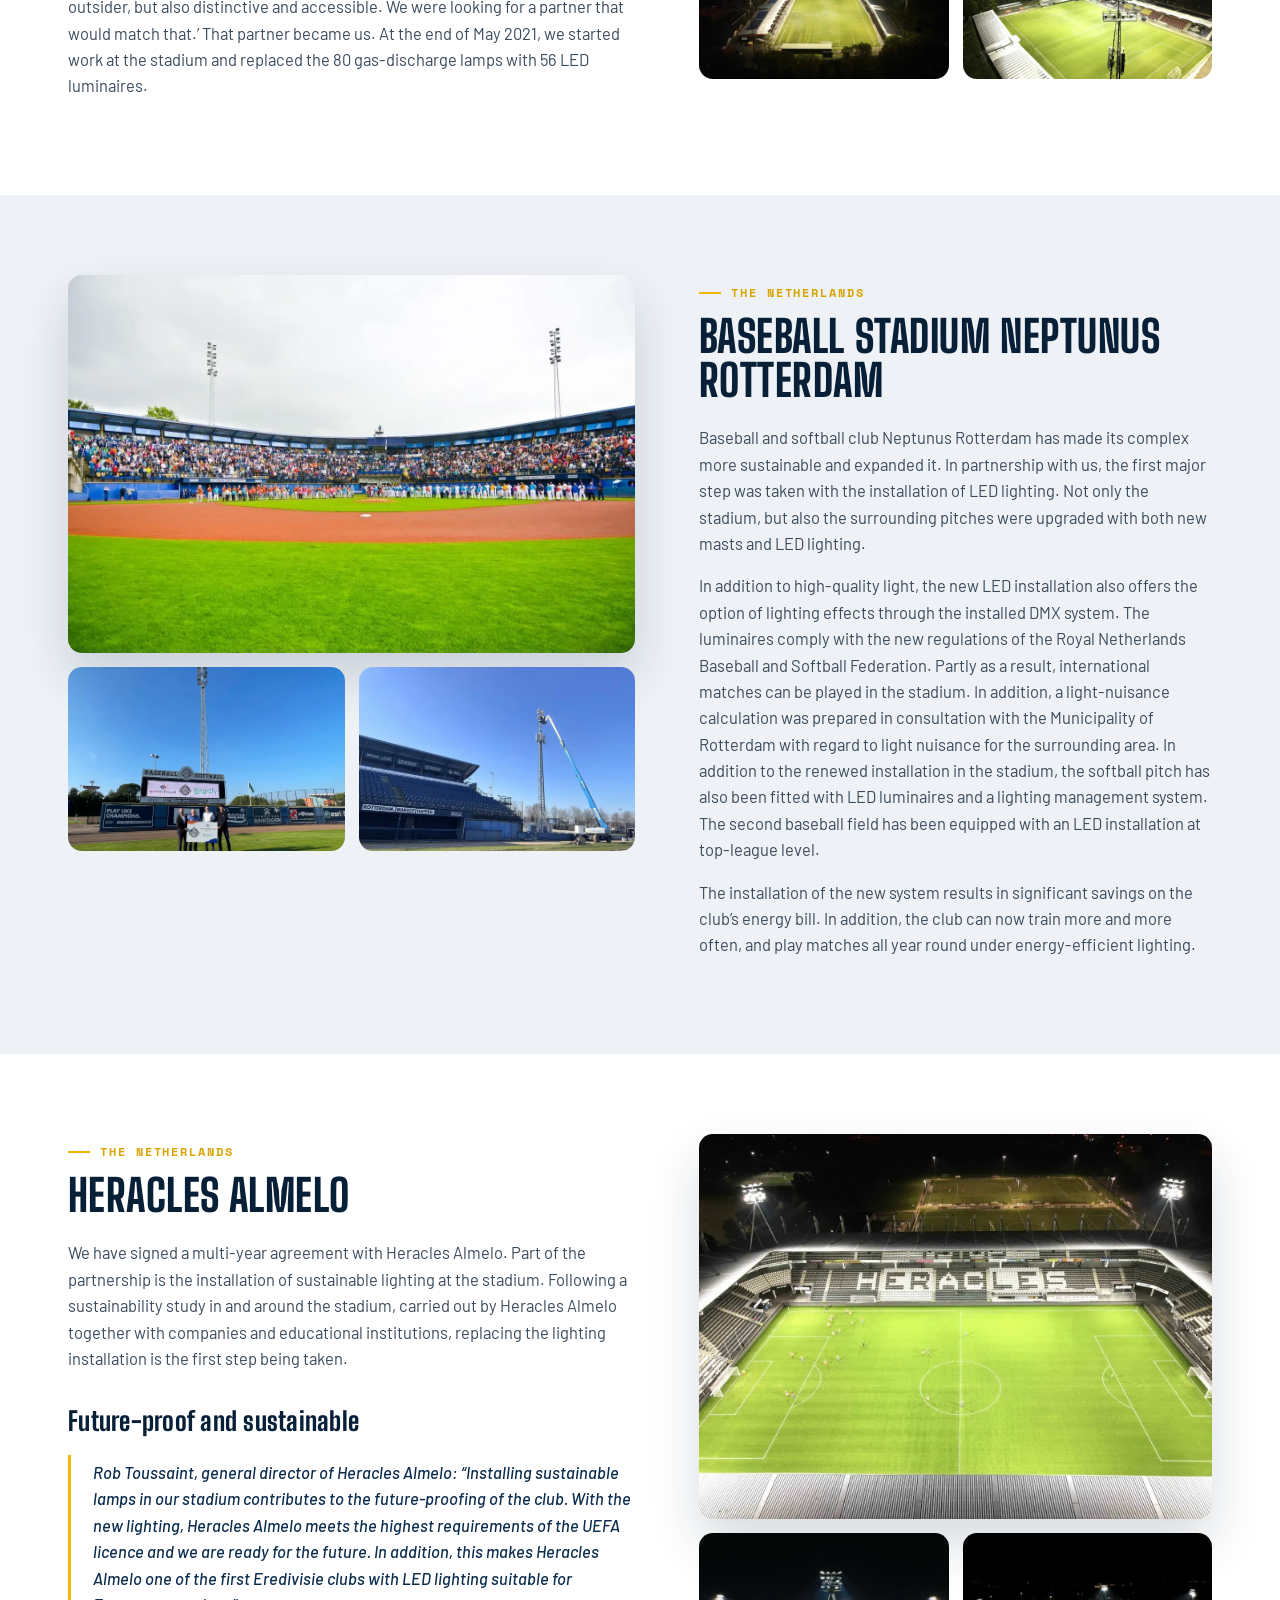
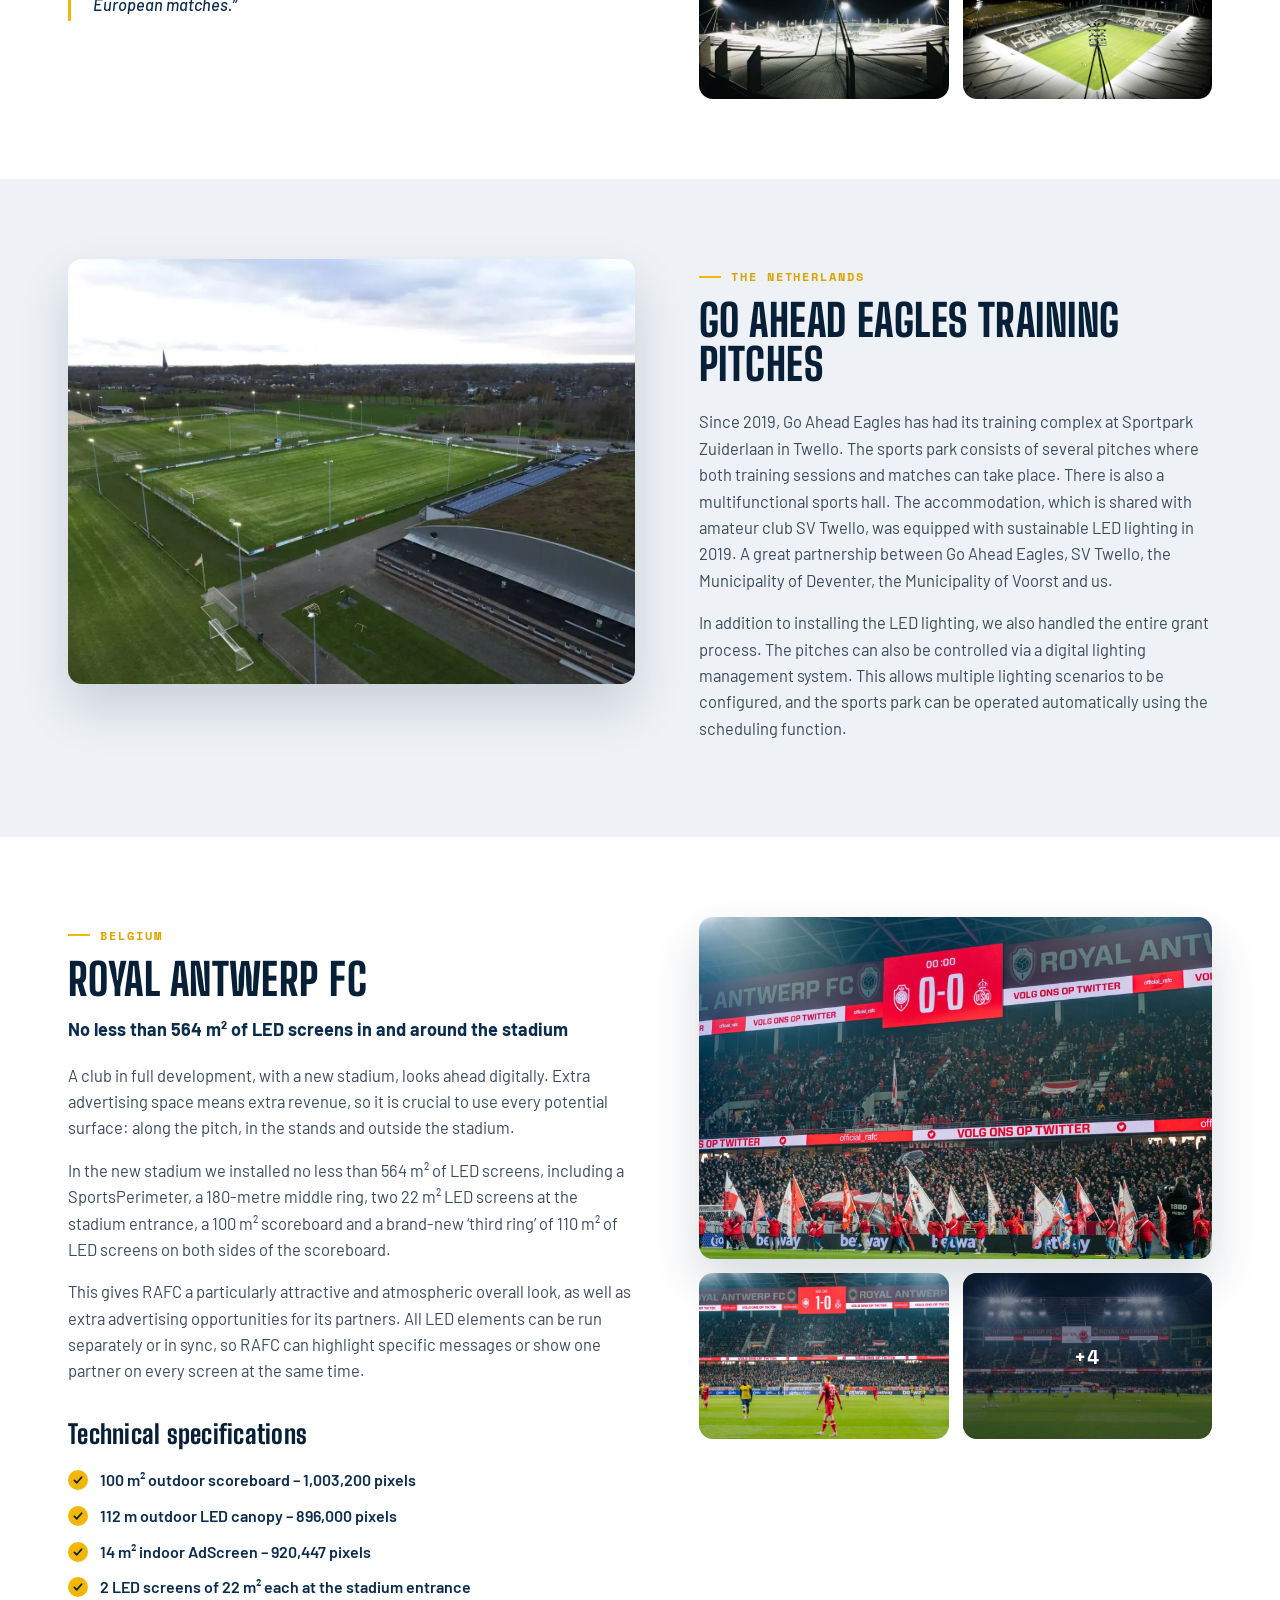
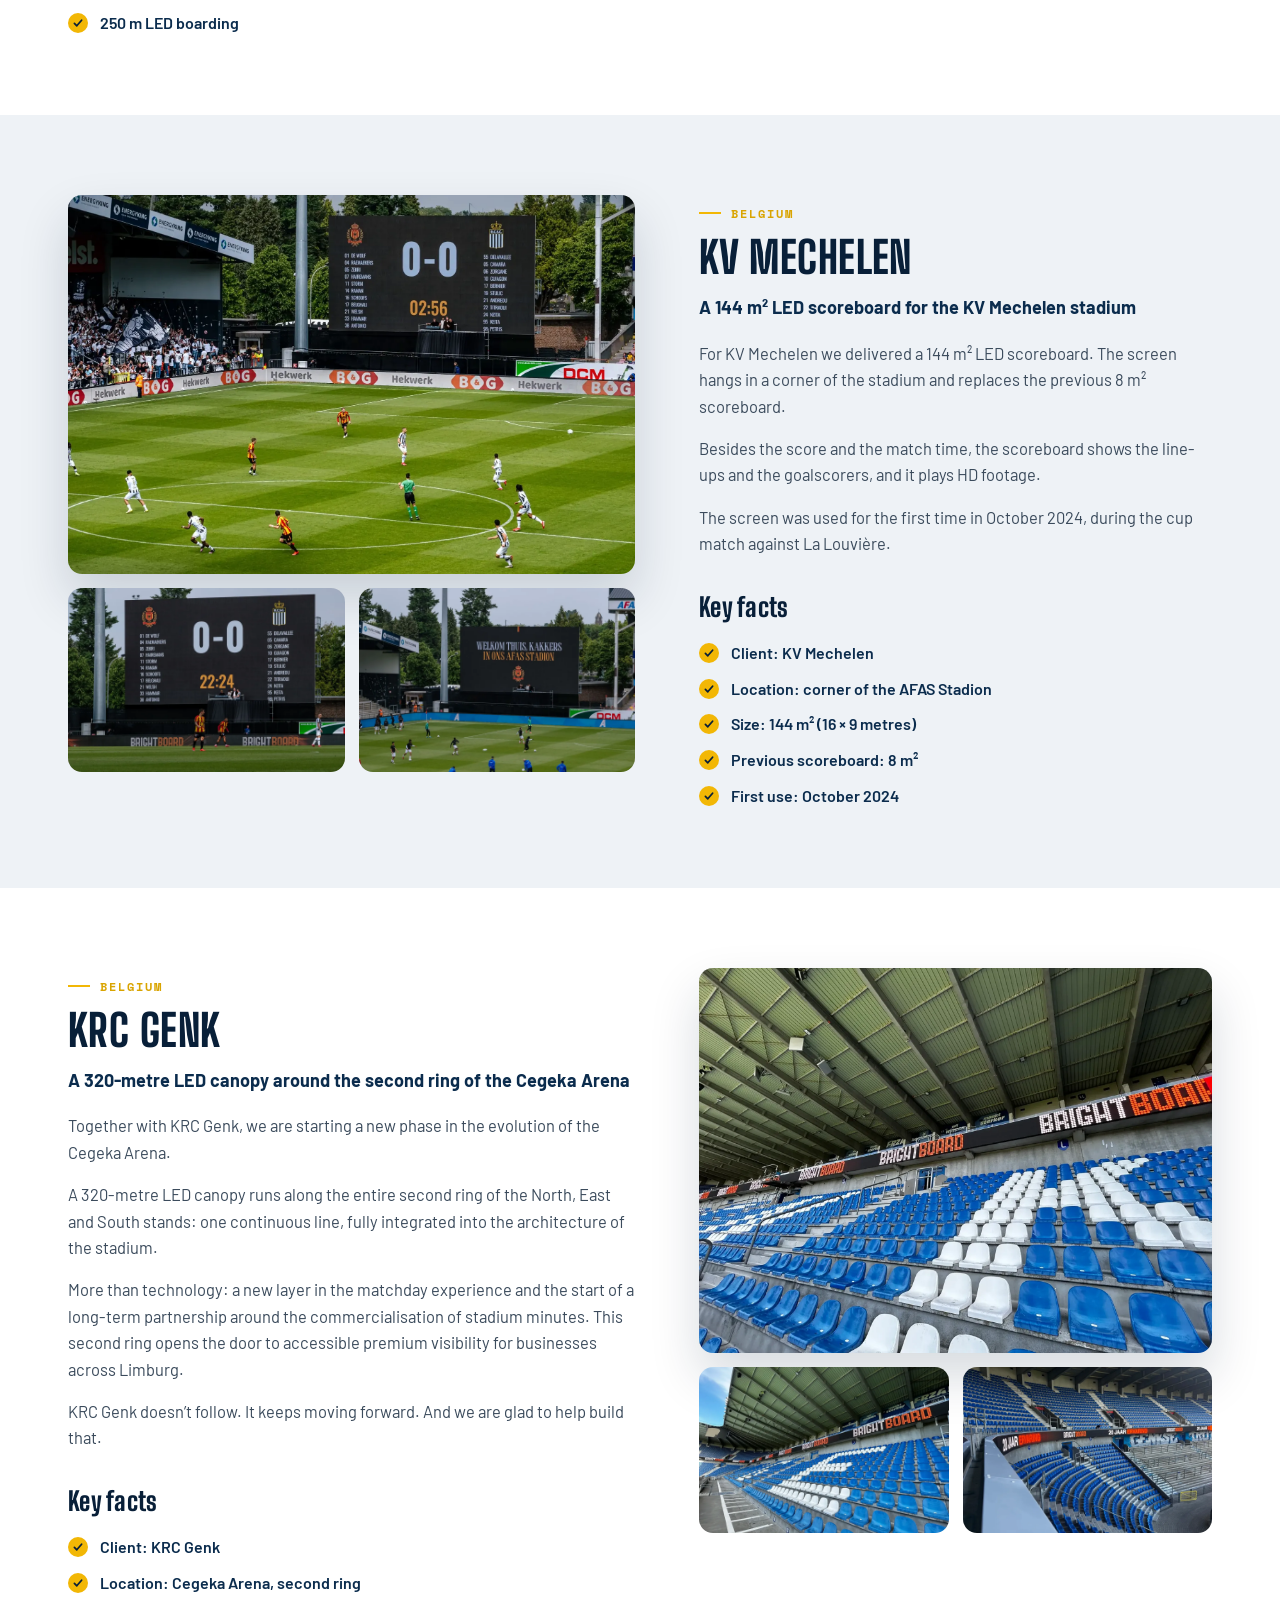
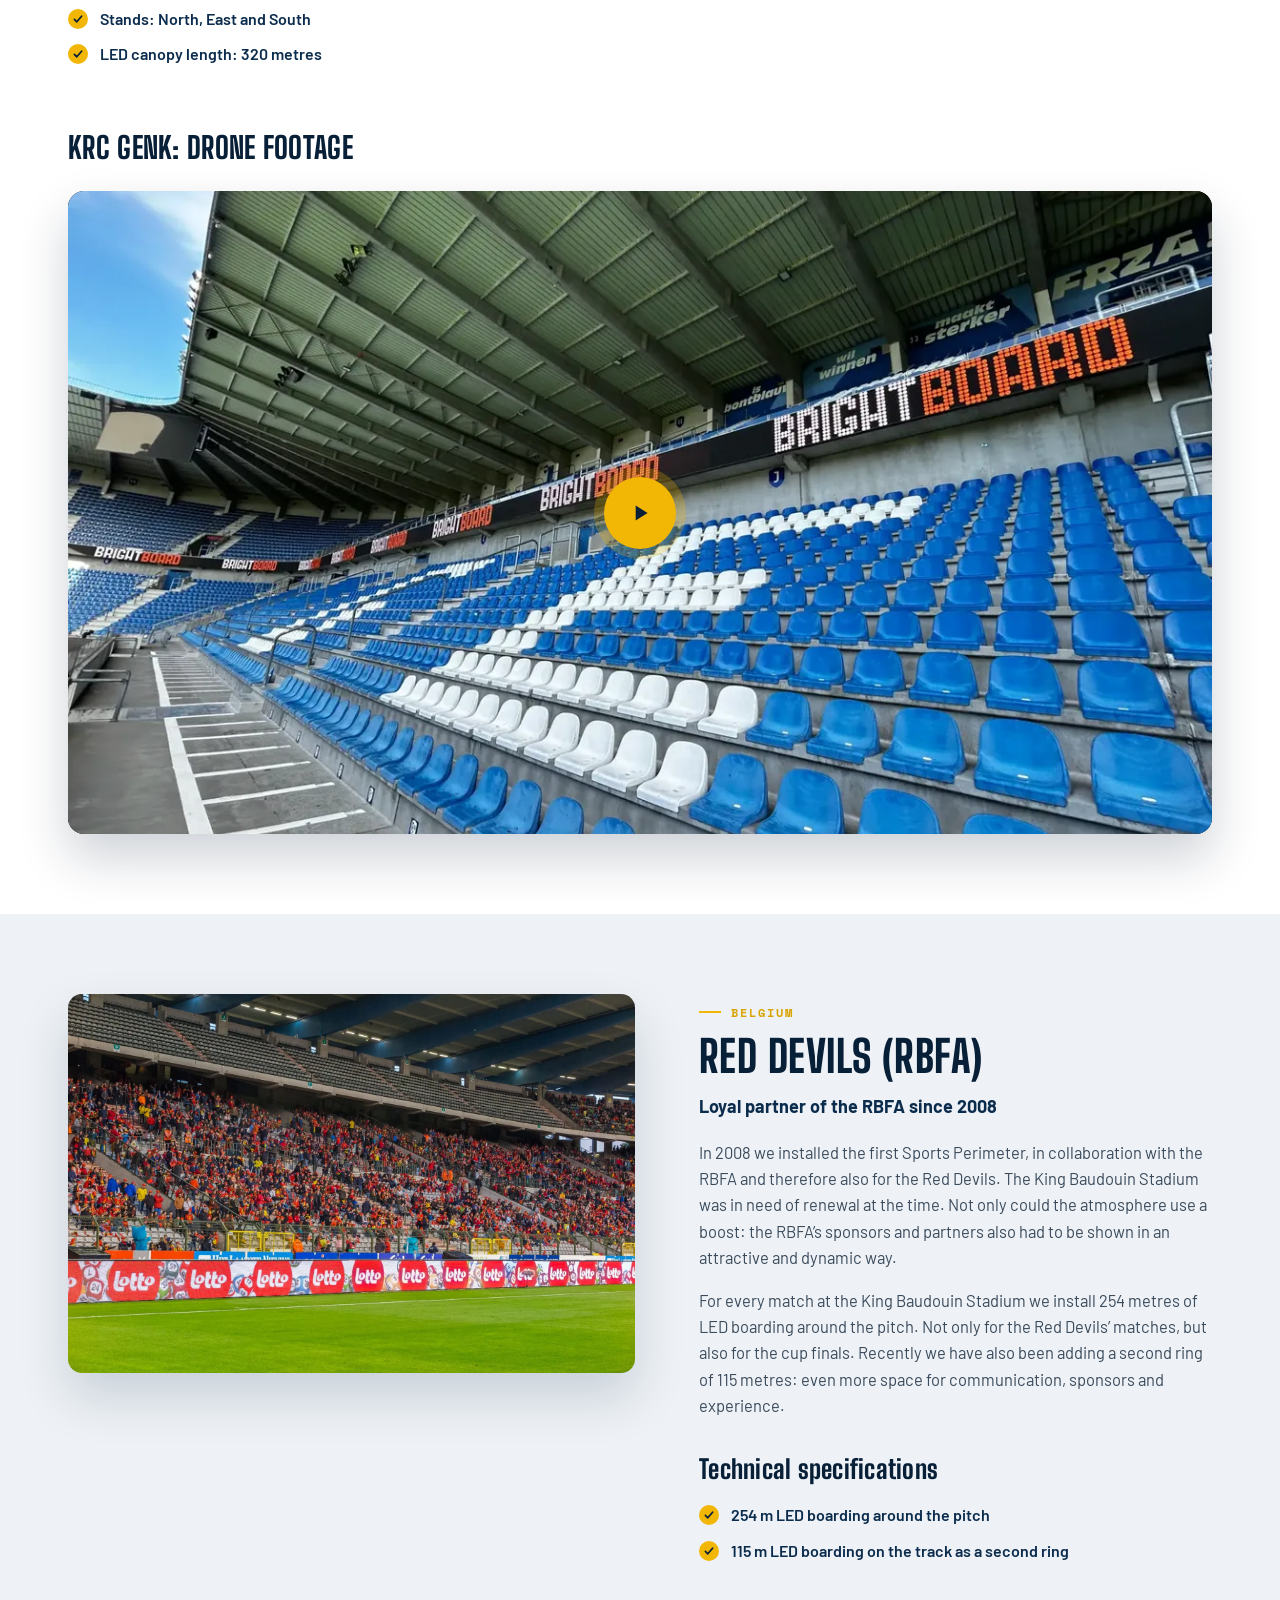
==== commit a0bd0d2f: "References page: general intro above the filters The intro now covers stadium lighting, LED boarding" ====
--- a/references.html
+++ b/references.html
@@ -332,7 +332,7 @@
     <div class="section-head reveal" style="margin-bottom:0">
       <span class="eyebrow" data-i18n="refs_eyebrow">Projects</span>
       <h2 data-i18n="refs_title">References</h2>
-      <p data-i18n="refs_intro">We are proud of our references. From beautiful stadiums to training complexes for professional clubs. We have guided these clubs from A to Z. It starts with a good lighting design in line with the various standards. We then prepare a quotation and clearly show the savings. And of course, we then deliver what we promise at the start: a sustainable lighting installation that players, spectators and people watching from the sofa at home can enjoy.</p>
+      <p data-i18n="refs_intro">We are proud of our references. From professional football stadiums to training complexes and multifunctional arenas, we have guided these clubs and venues from A to Z, with stadium lighting, LED boarding, LED screens and light shows. Every project starts with a sound design that meets the applicable standards. We then draw up a clear quotation and deliver what we promise: an installation that players, supporters, partners and viewers at home can enjoy. Use the filters to see the references by type.</p>
     </div>
     <!-- Filters: give each .ref (and in-list CTA) a data-type: lighting, boarding and/or screens, separated by spaces -->
     <div class="ref-filters reveal" role="group" aria-labelledby="refFiltersLabel">
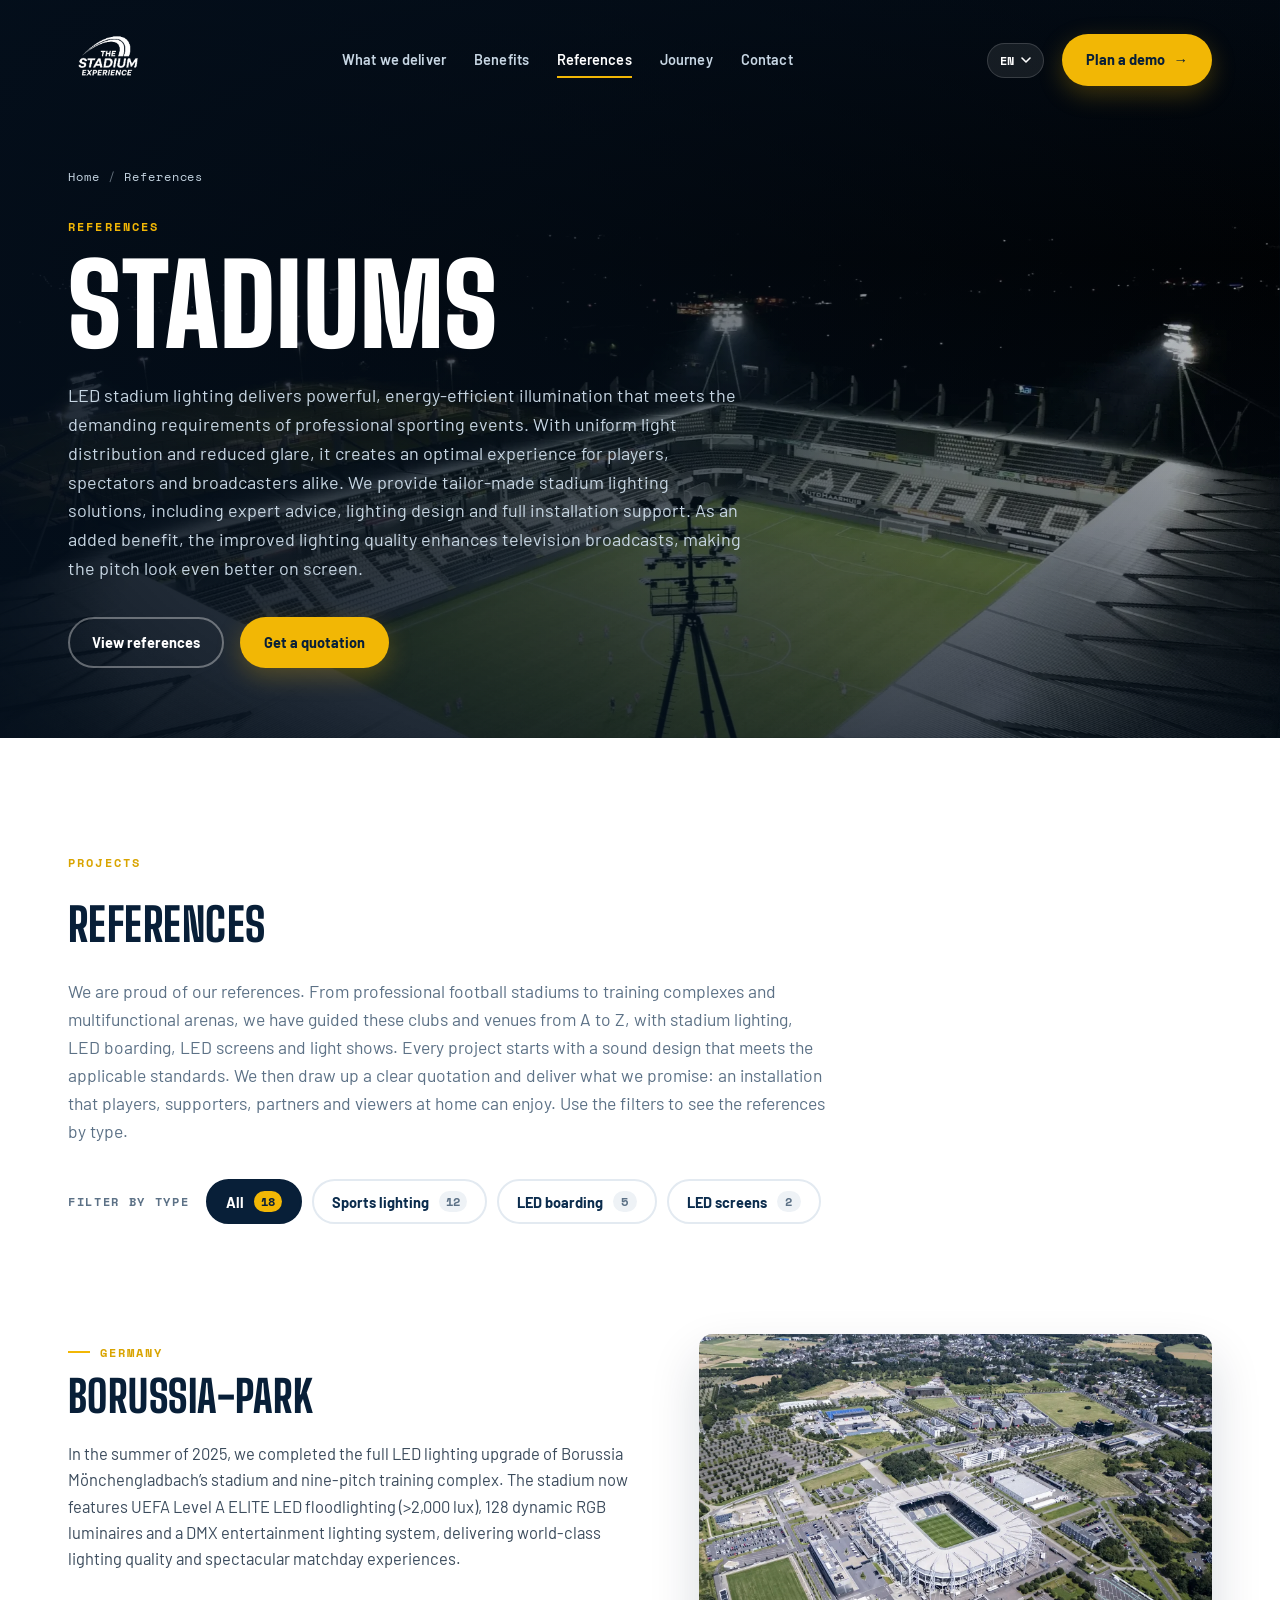
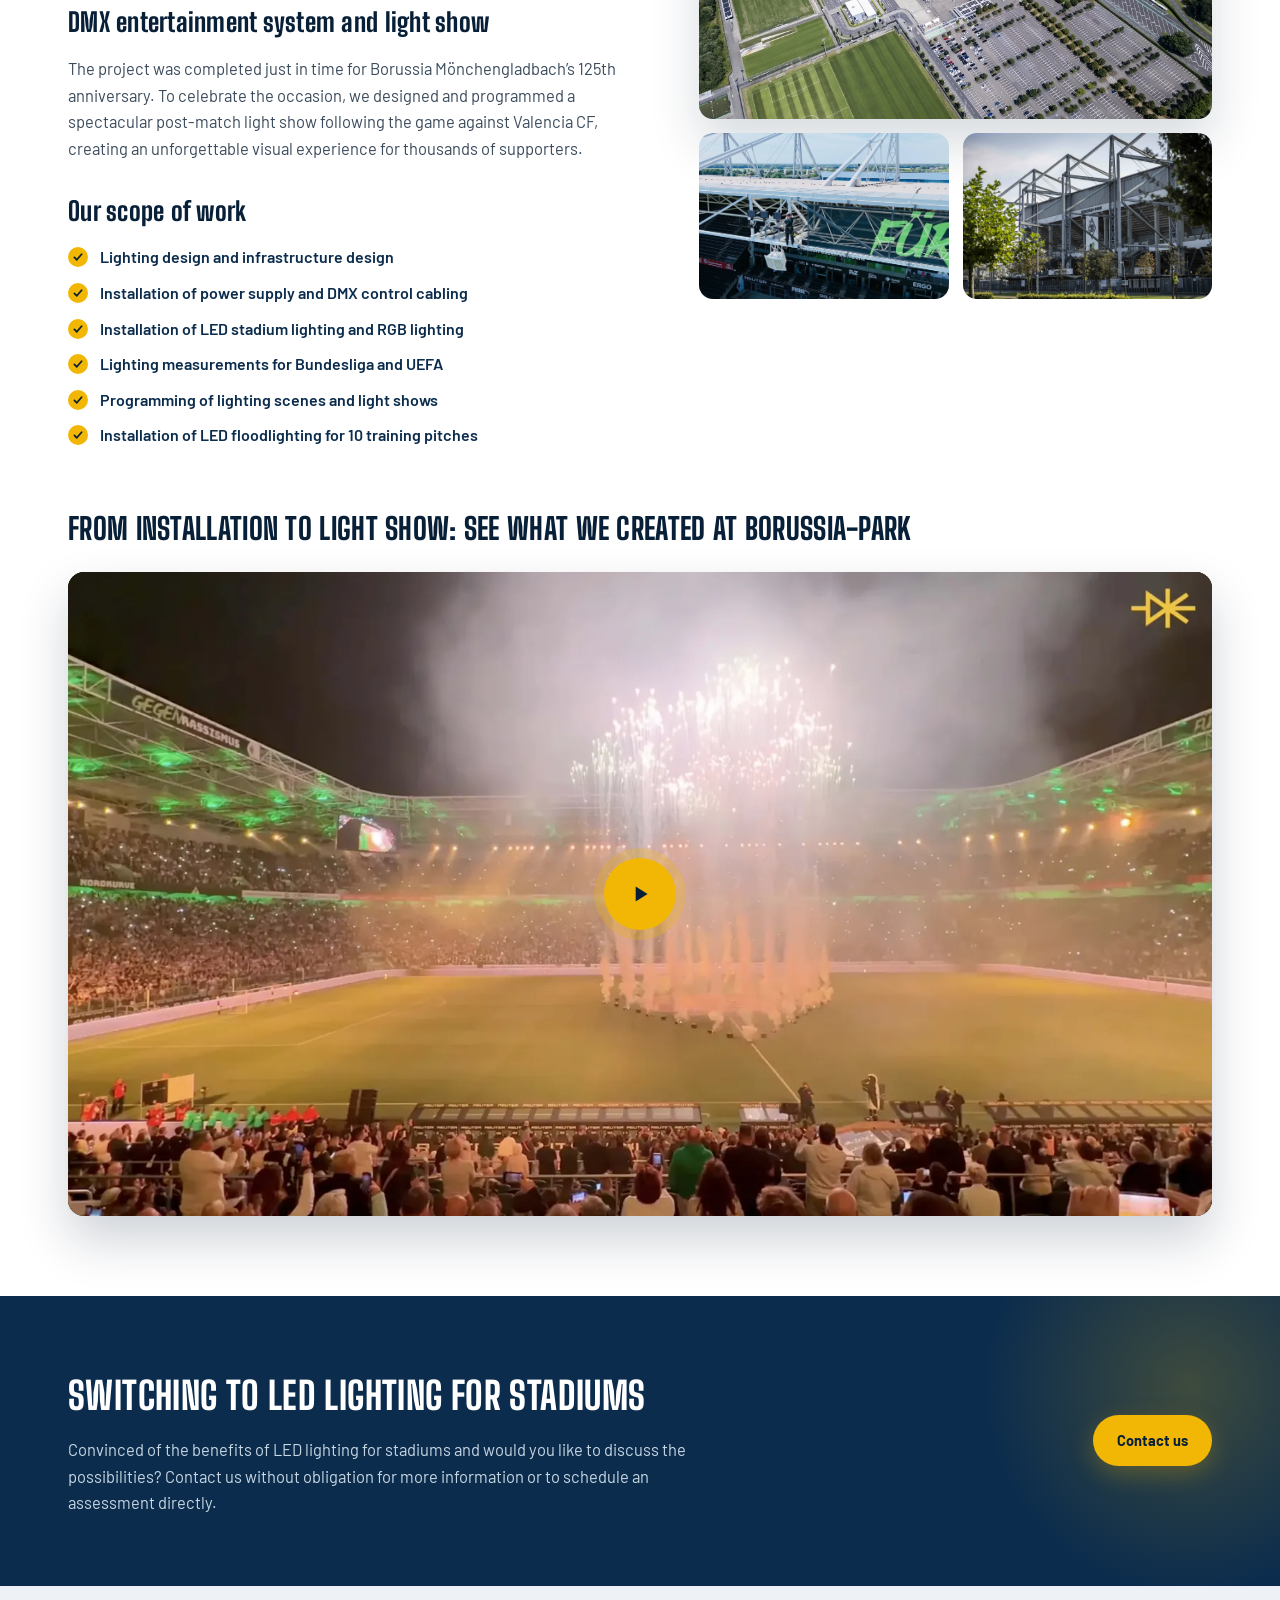
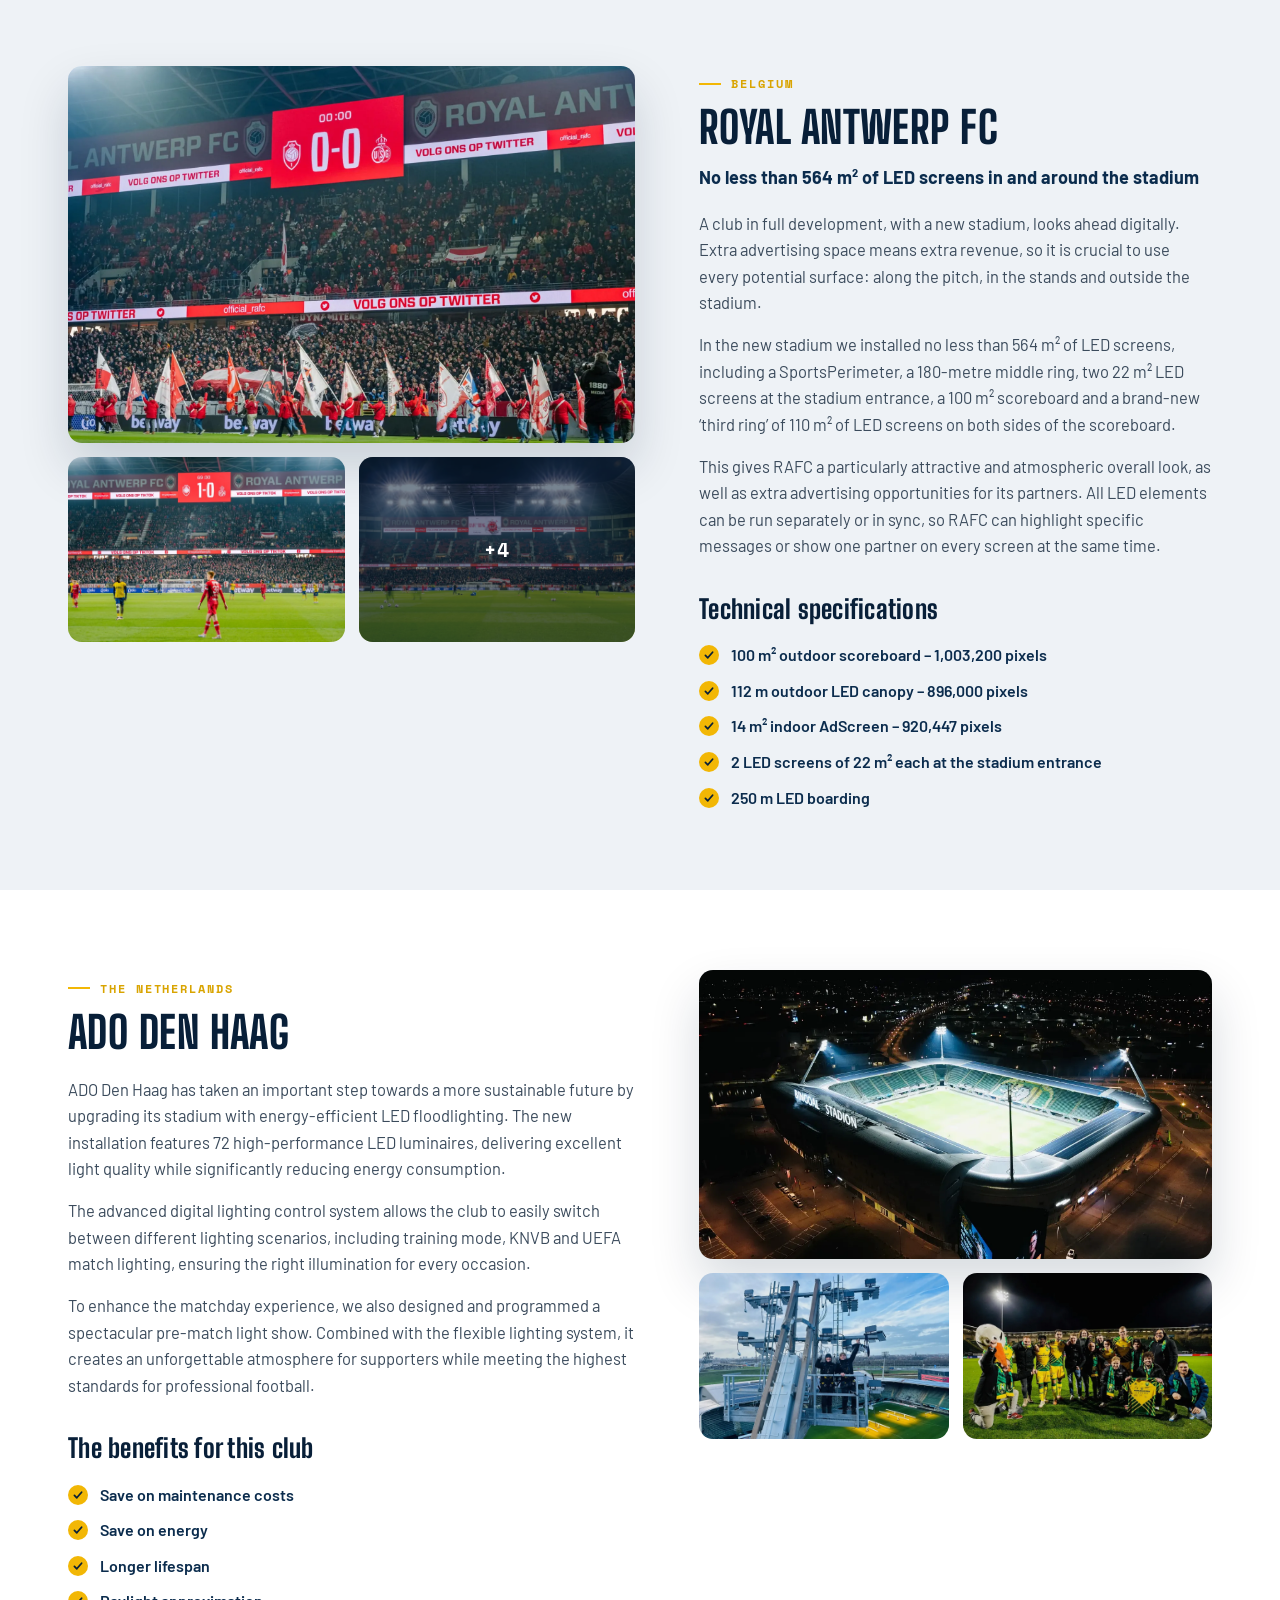
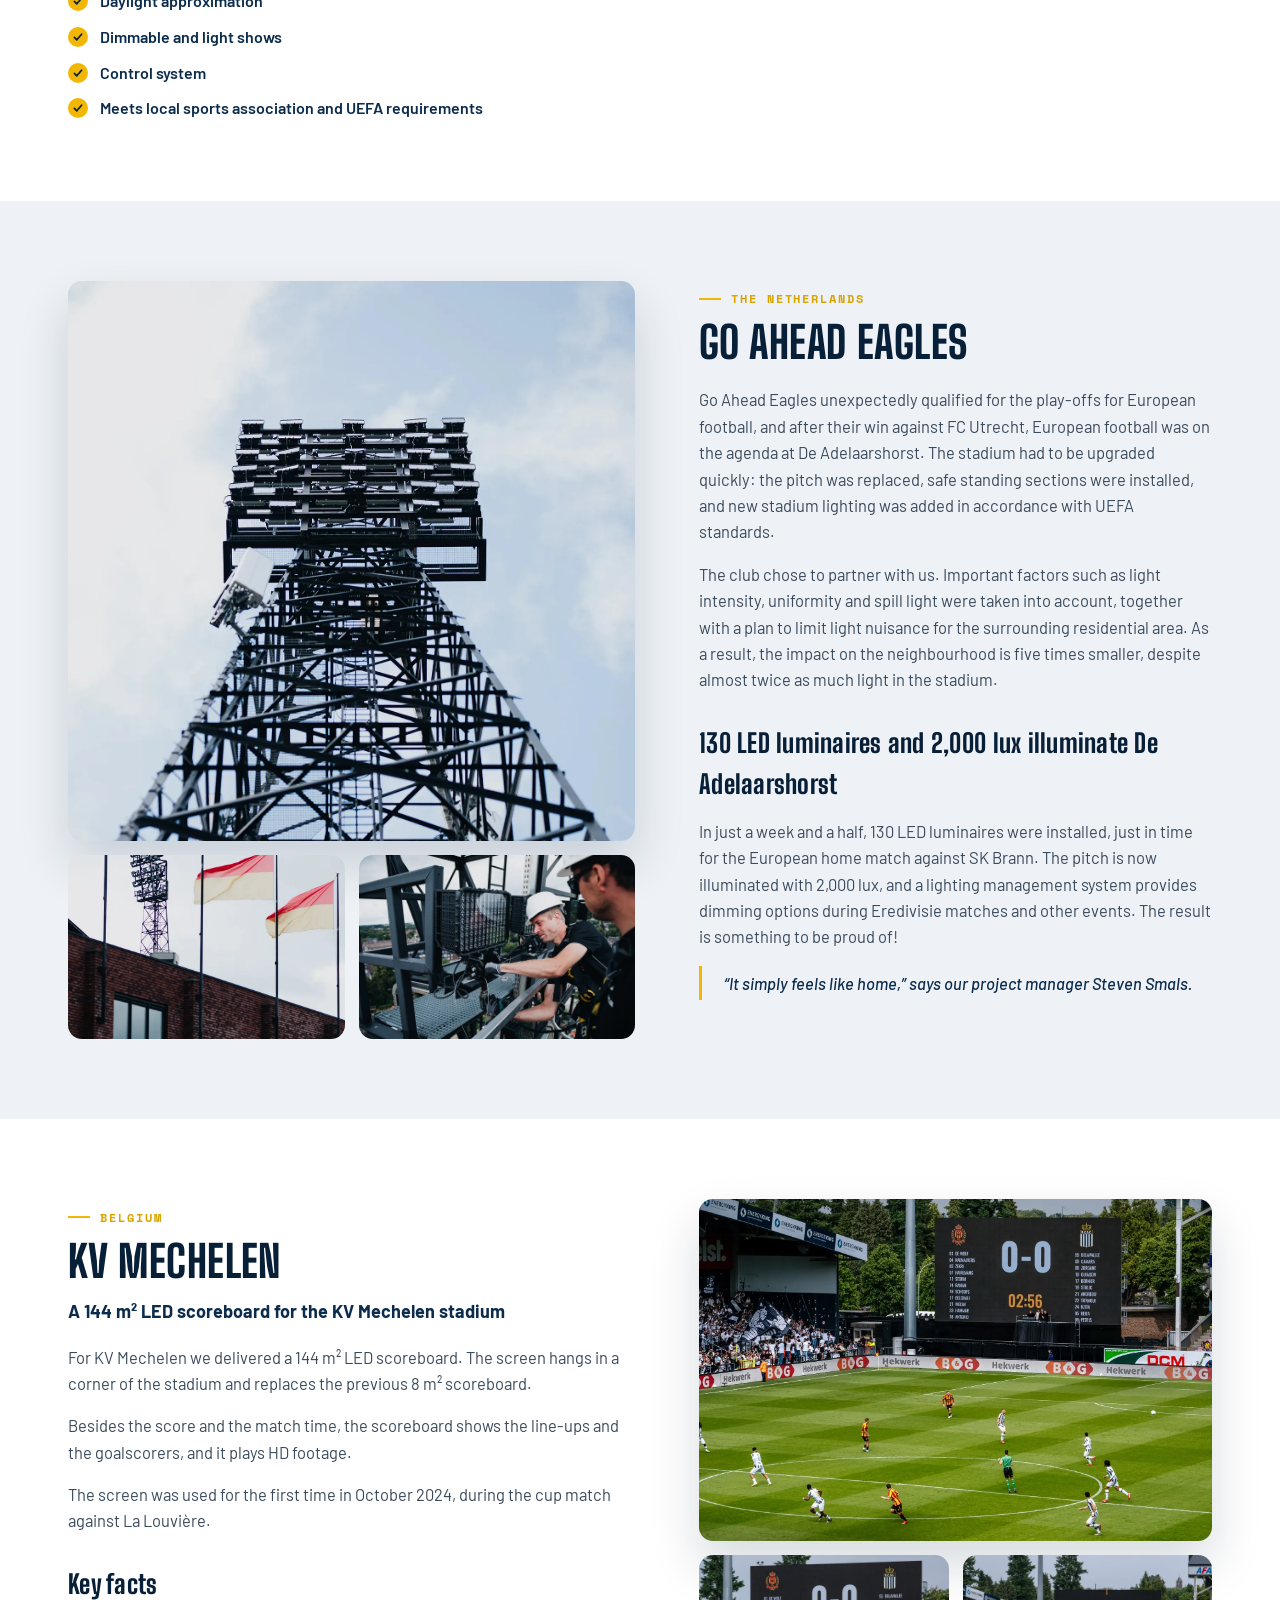
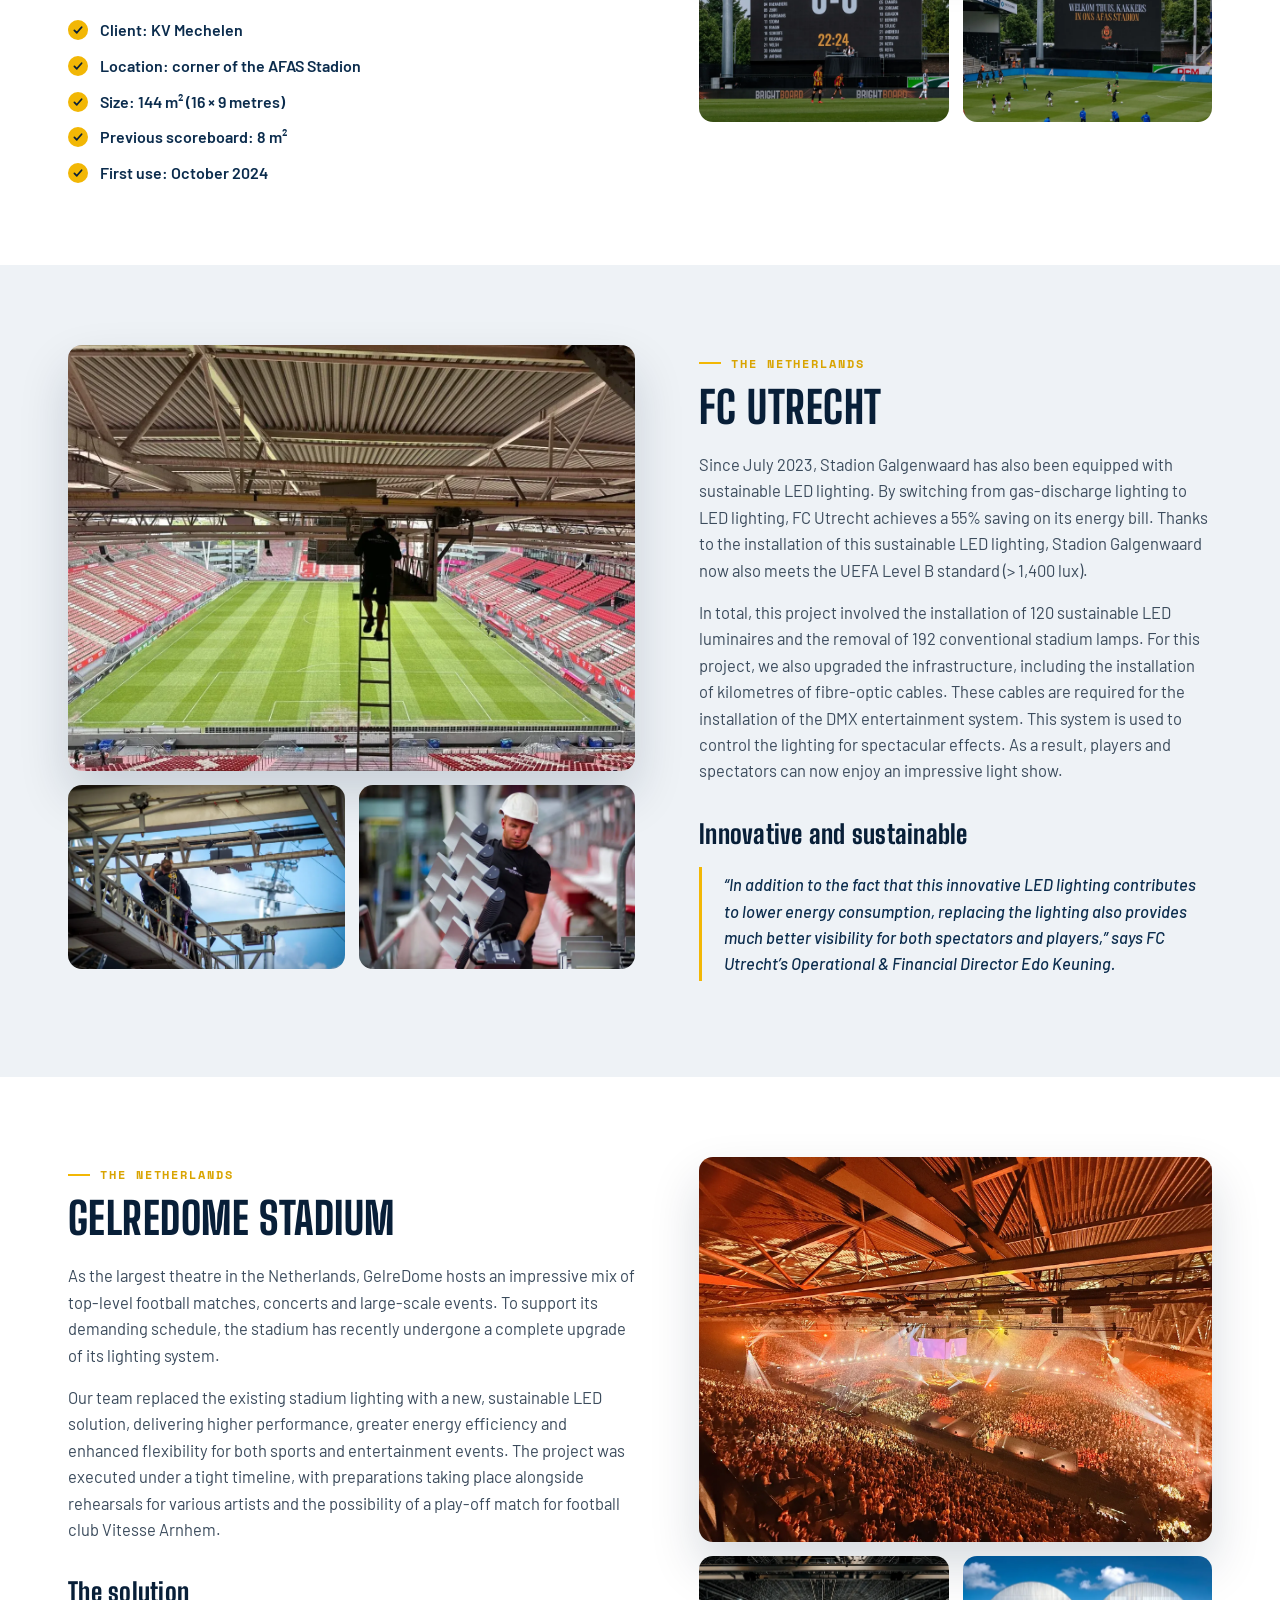
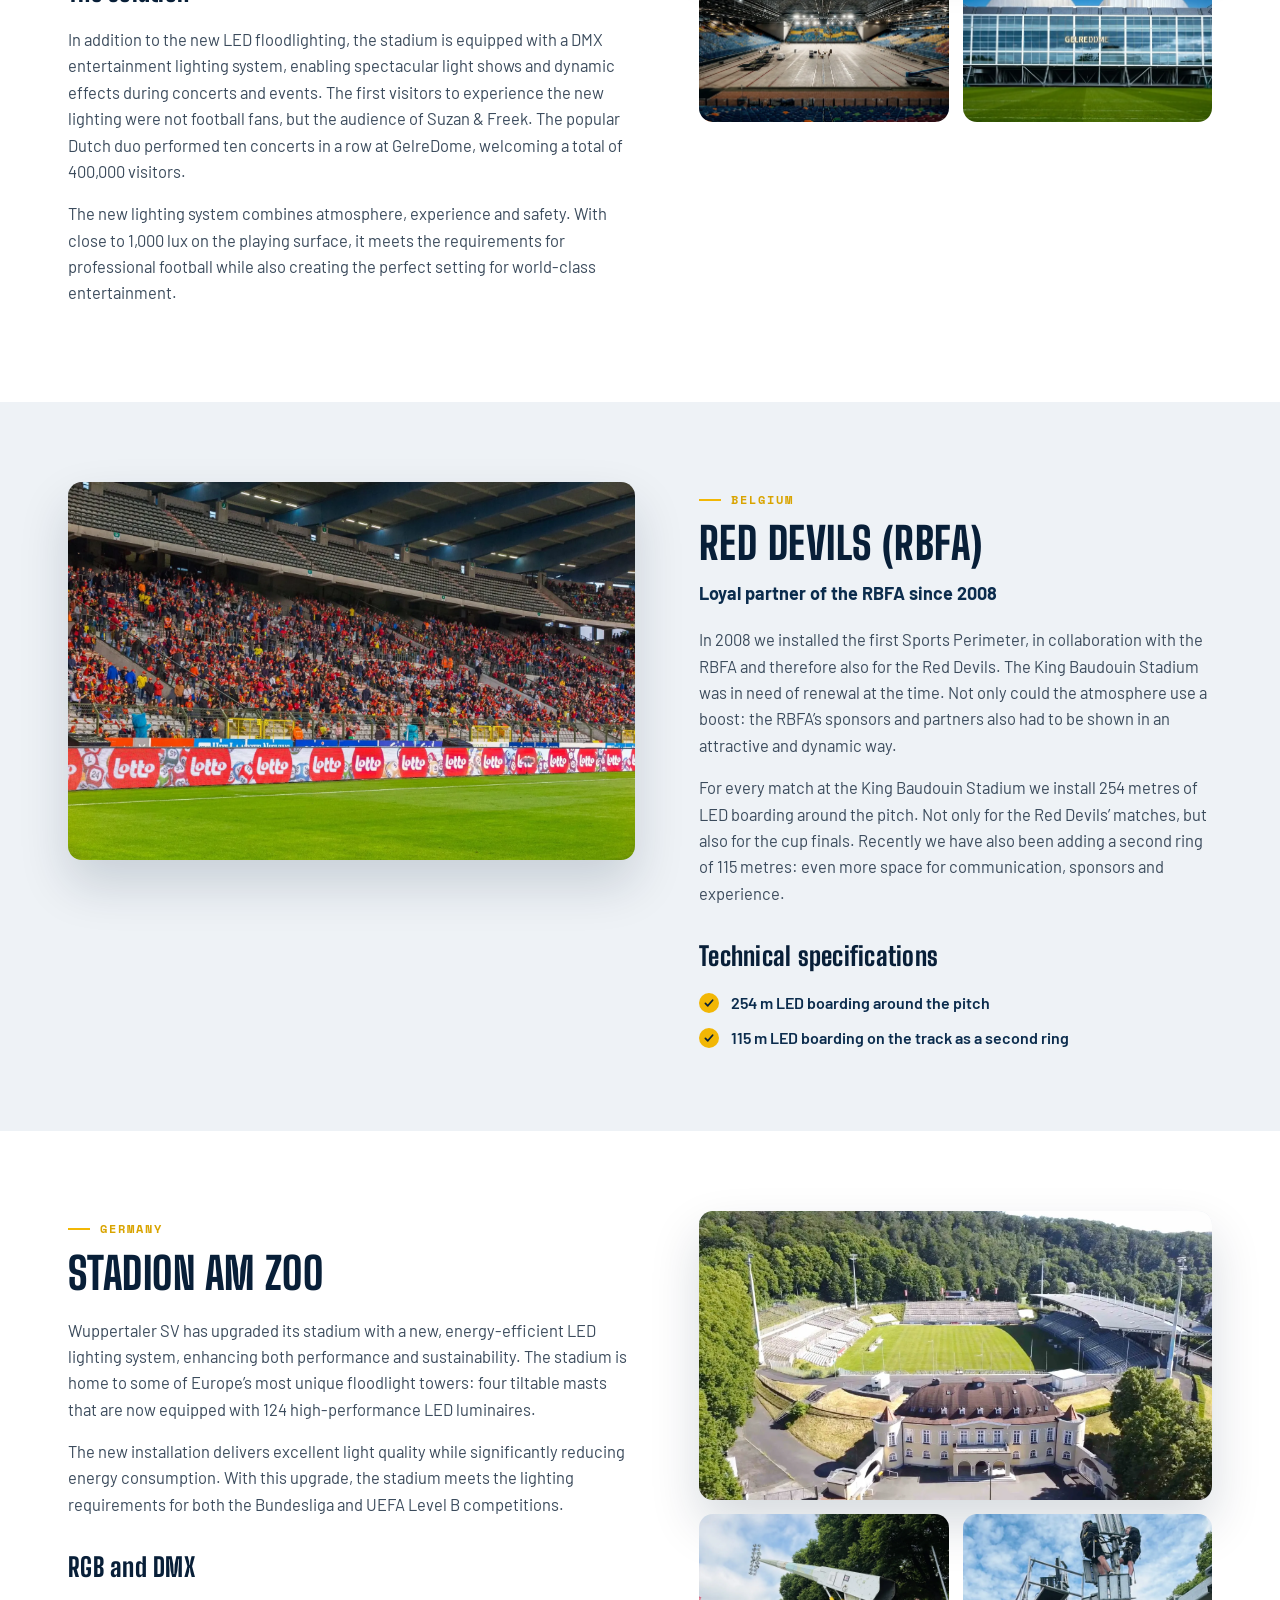
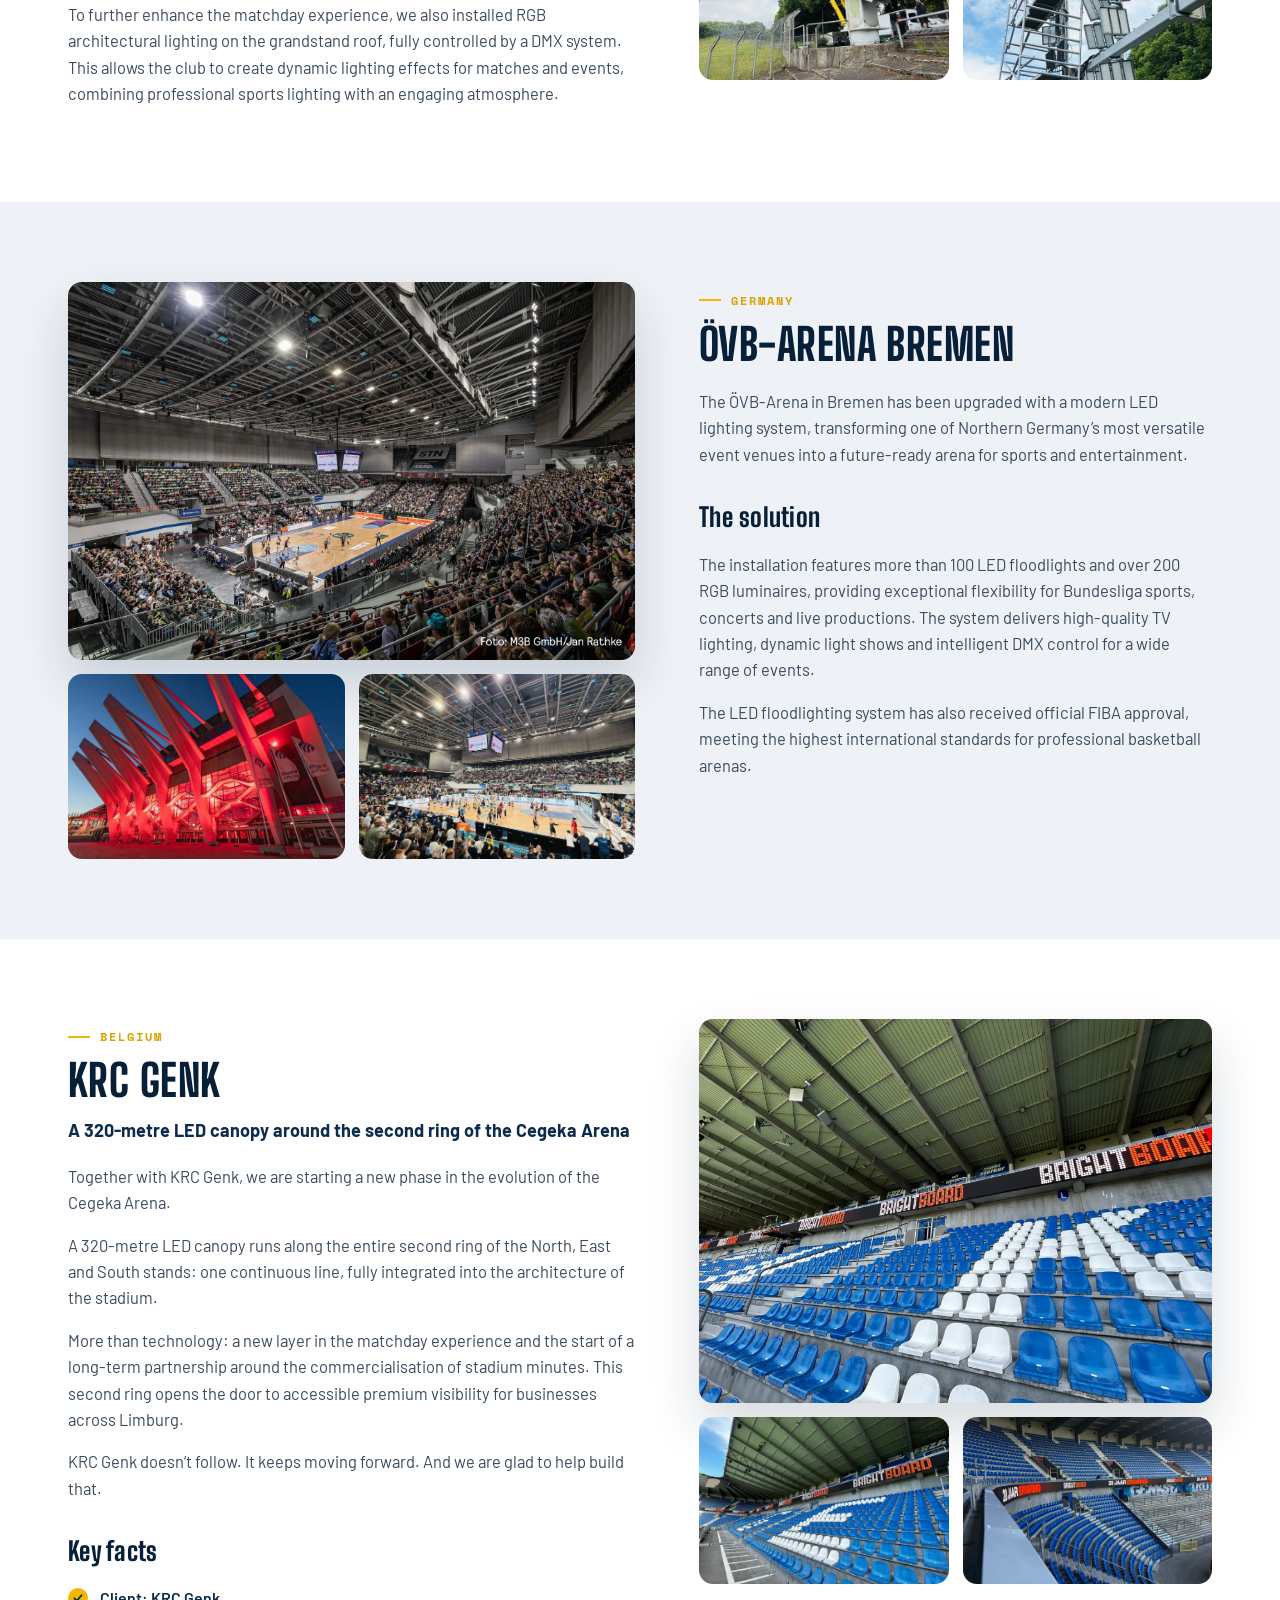
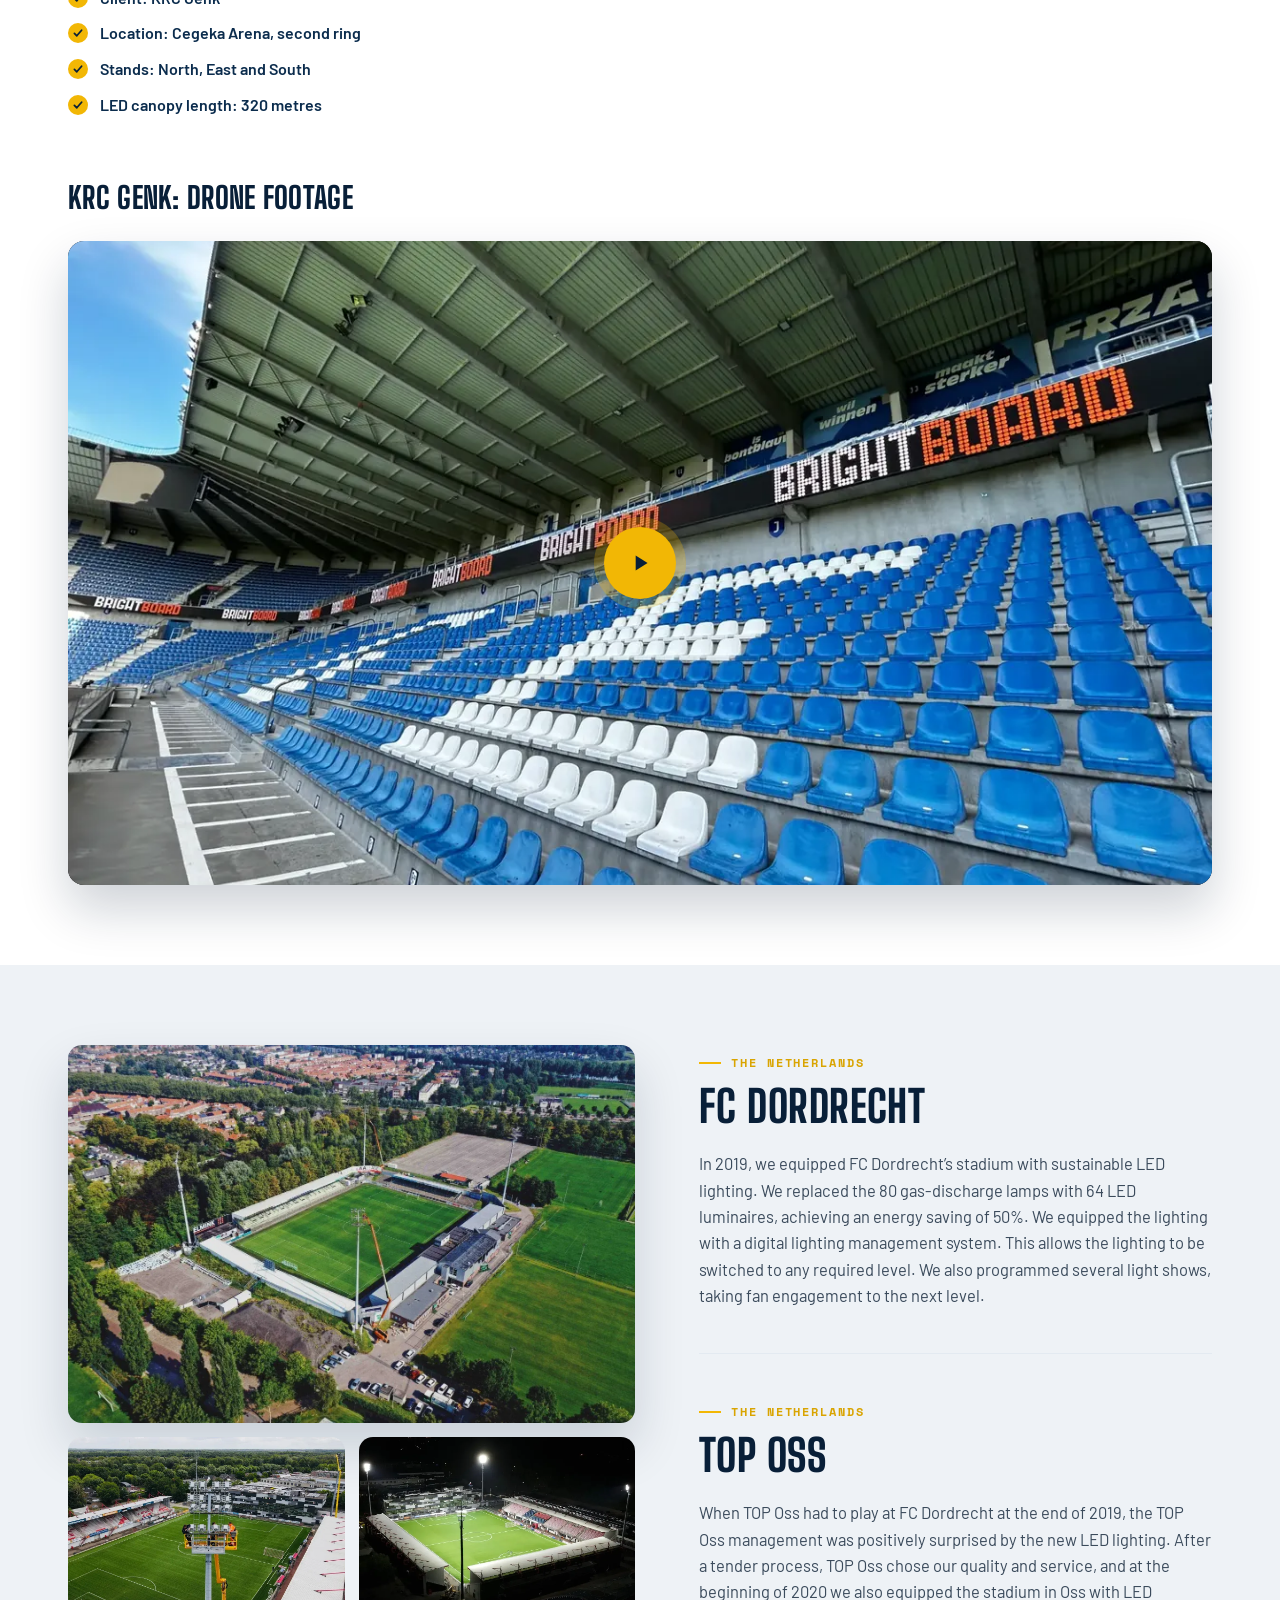
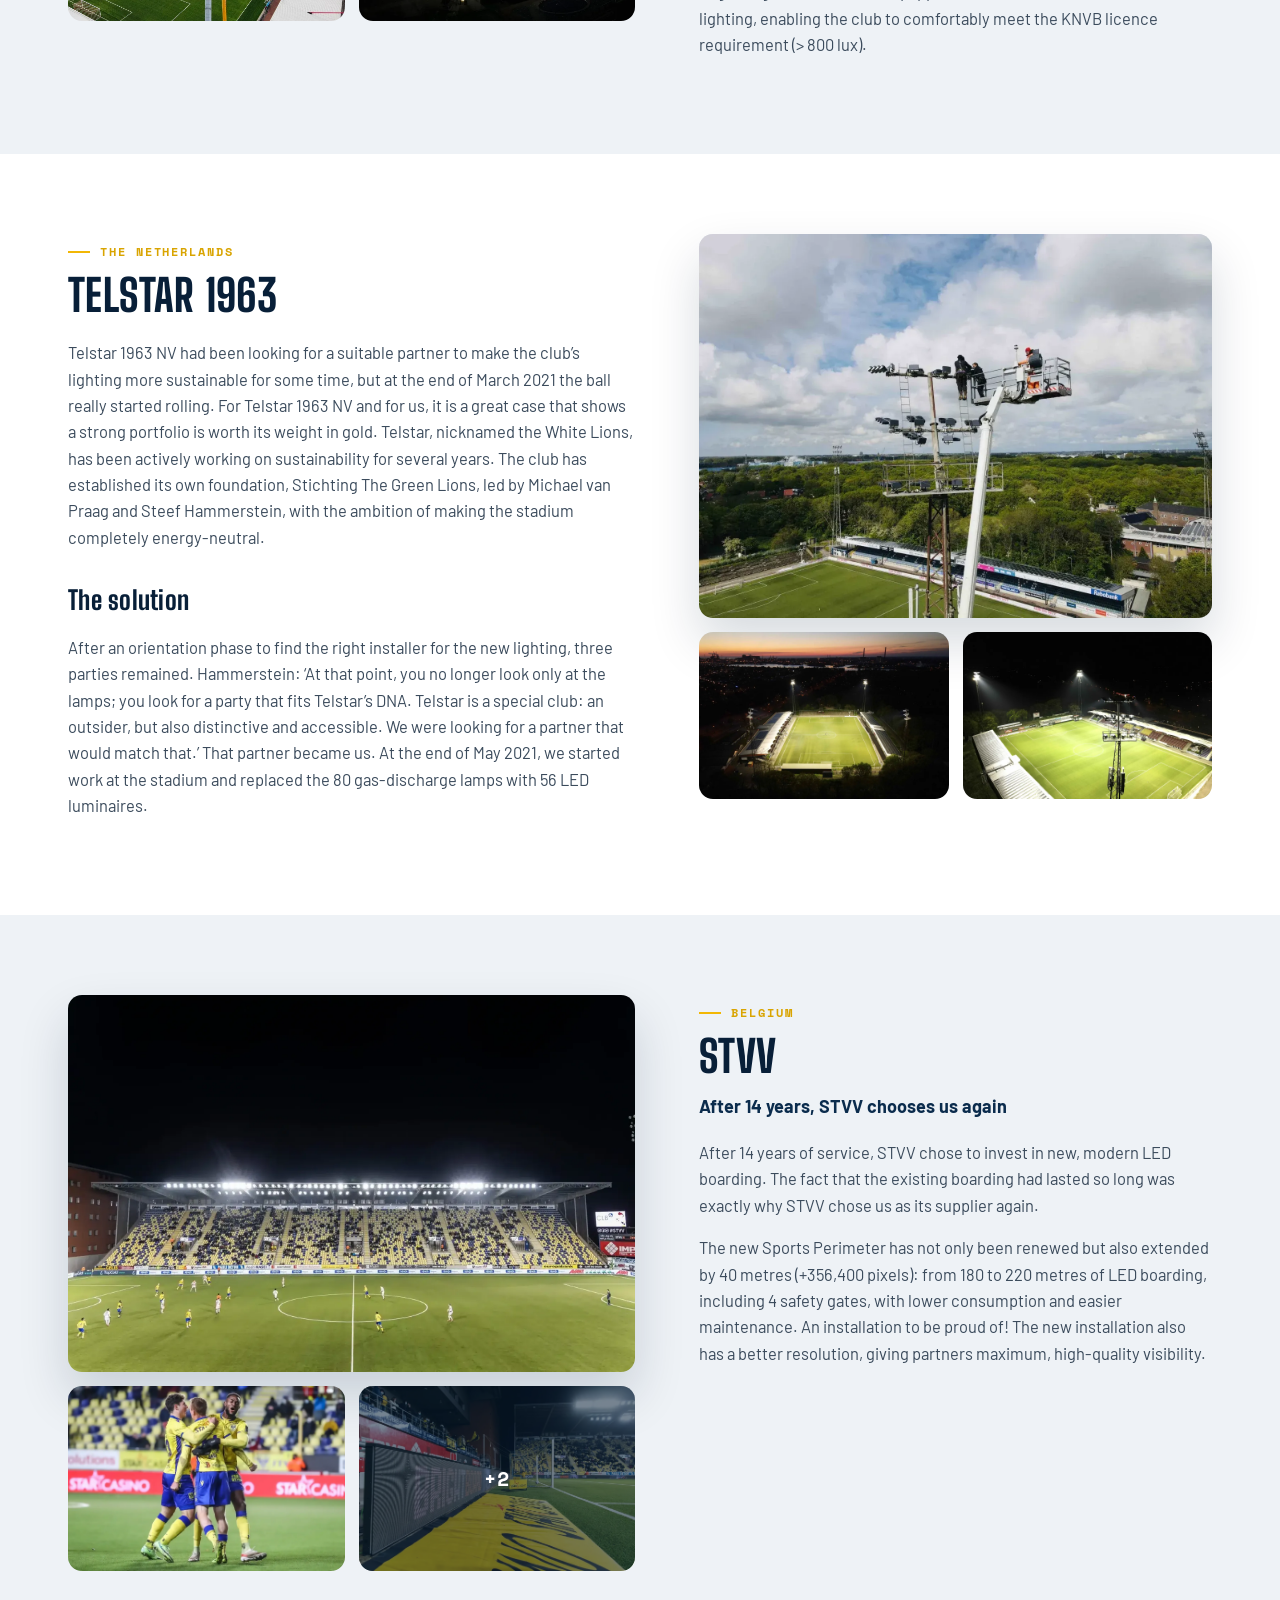
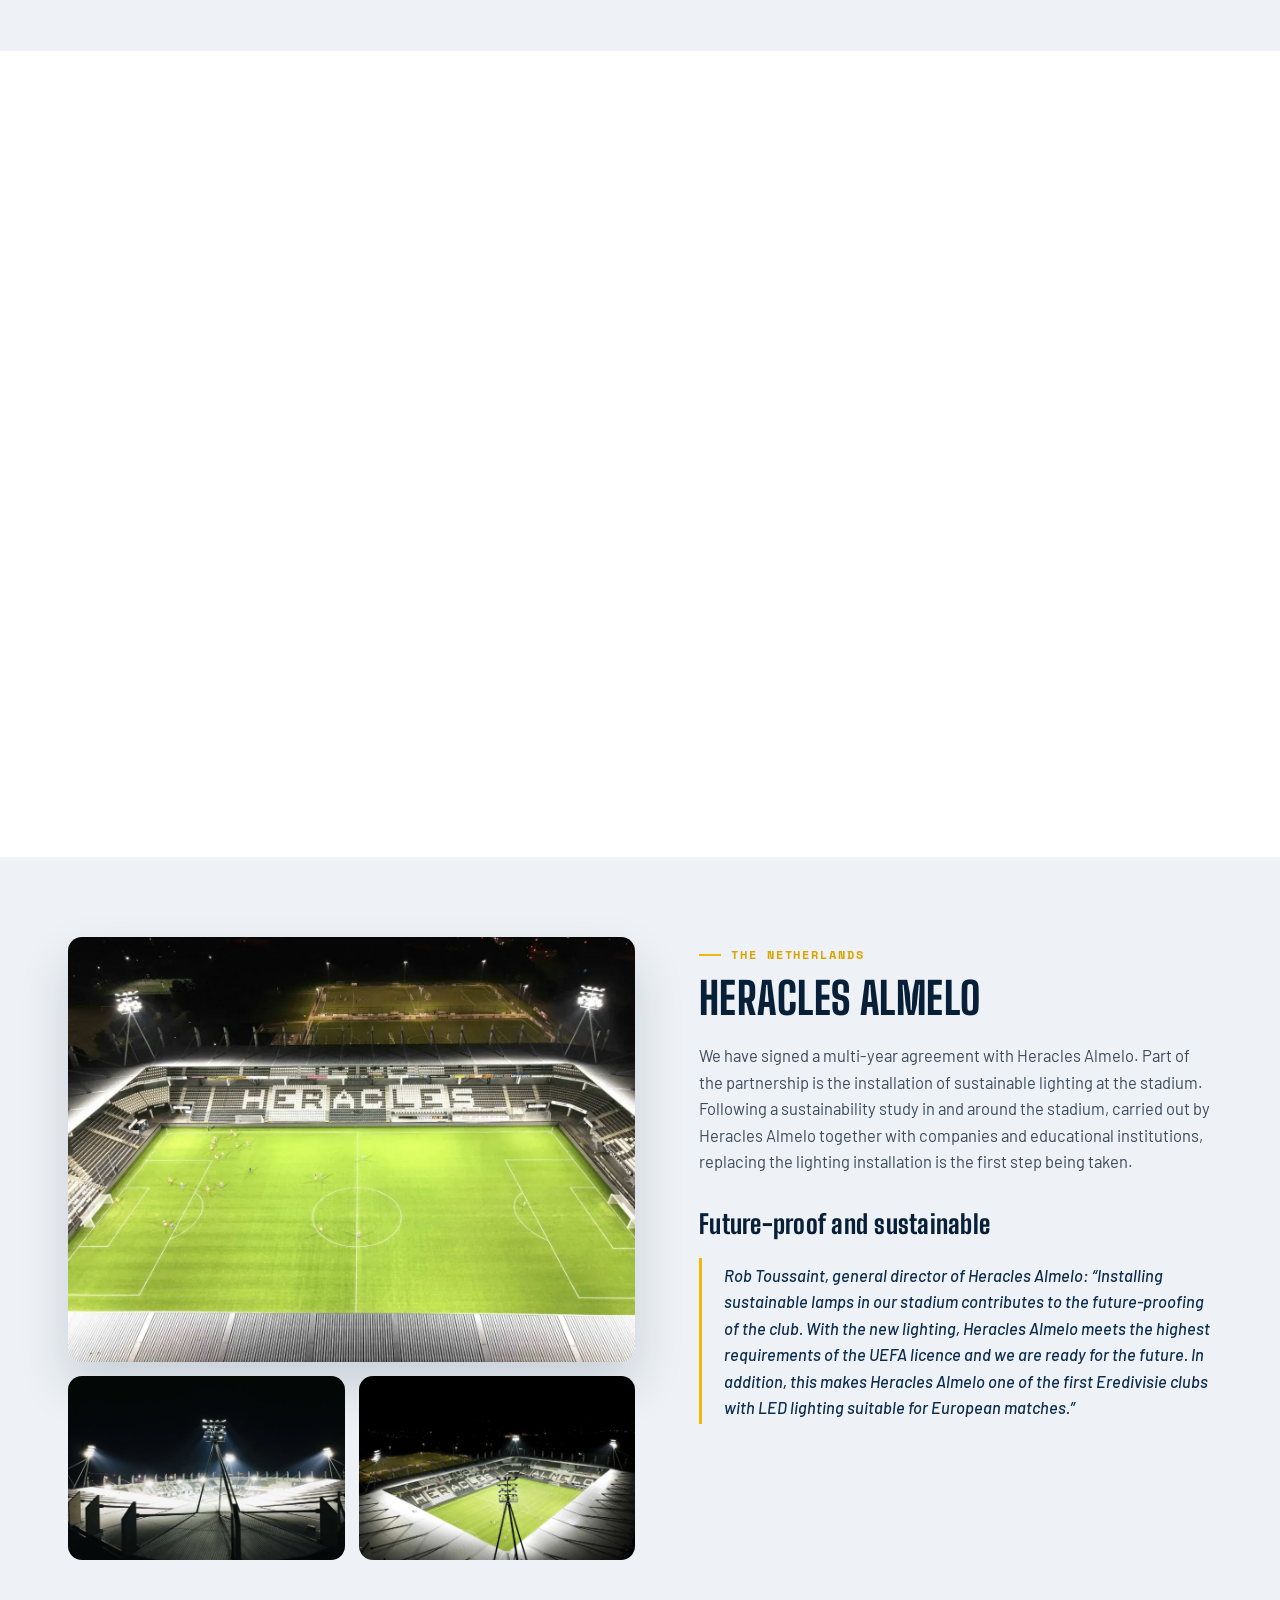
==== commit 69cbabfa: "References page: alternate lighting and LED projects Borussia-Park stays first, Royal Antwerp FC sec" ====
--- a/references.html
+++ b/references.html
@@ -390,8 +390,41 @@
   </div>
 </div>
 
+<!-- ROYAL ANTWERP FC (source: brightboard.eu/realisatie/r-antwerp-fc) -->
+<section class="ref flip" data-type="boarding screens" id="royal-antwerp-fc">
+  <div class="container">
+    <div class="ref-grid">
+      <div class="ref-copy reveal">
+        <span class="ref-tag" data-i18n="country_be">Belgium</span>
+        <h2>Royal Antwerp FC</h2>
+        <p class="ref-lead" data-i18n="rafc_lead">No less than 564 m² of LED screens in and around the stadium</p>
+        <p data-i18n="rafc_p1">A club in full development, with a new stadium, looks ahead digitally. Extra advertising space means extra revenue, so it is crucial to use every potential surface: along the pitch, in the stands and outside the stadium.</p>
+        <p data-i18n="rafc_p2">In the new stadium we installed no less than 564 m² of LED screens, including a SportsPerimeter, a 180-metre middle ring, two 22 m² LED screens at the stadium entrance, a 100 m² scoreboard and a brand-new ‘third ring’ of 110 m² of LED screens on both sides of the scoreboard.</p>
+        <p data-i18n="rafc_p3">This gives RAFC a particularly attractive and atmospheric overall look, as well as extra advertising opportunities for its partners. All LED elements can be run separately or in sync, so RAFC can highlight specific messages or show one partner on every screen at the same time.</p>
+        <h3 data-i18n="h_specs">Technical specifications</h3>
+        <ul class="ref-list">
+          <li data-i18n="rafc_s1">100 m² outdoor scoreboard – 1,003,200 pixels</li>
+          <li data-i18n="rafc_s2">112 m outdoor LED canopy – 896,000 pixels</li>
+          <li data-i18n="rafc_s3">14 m² indoor AdScreen – 920,447 pixels</li>
+          <li data-i18n="rafc_s4">2 LED screens of 22 m² each at the stadium entrance</li>
+          <li data-i18n="rafc_s5">250 m LED boarding</li>
+        </ul>
+      </div>
+      <div class="ref-gallery reveal">
+        <button class="g-main"><img src="assets/references/rafc-1.webp" alt="Royal Antwerp FC" width="1600" height="1066" loading="lazy"></button>
+        <button class="g-thumb"><img src="assets/references/rafc-2.webp" alt="Royal Antwerp FC" loading="lazy"></button>
+        <button class="g-thumb"><img src="assets/references/rafc-3.webp" alt="Royal Antwerp FC" loading="lazy"><span class="g-more">+4</span></button>
+        <button class="g-thumb g-extra"><img src="assets/references/rafc-4.webp" alt="Royal Antwerp FC" loading="lazy"></button>
+        <button class="g-thumb g-extra"><img src="assets/references/rafc-5.webp" alt="Royal Antwerp FC" loading="lazy"></button>
+        <button class="g-thumb g-extra"><img src="assets/references/rafc-6.webp" alt="Royal Antwerp FC" loading="lazy"></button>
+        <button class="g-thumb g-extra"><img src="assets/references/rafc-7.webp" alt="Royal Antwerp FC" loading="lazy"></button>
+      </div>
+    </div>
+  </div>
+</section>
+
 <!-- ADO DEN HAAG -->
-<section class="ref flip" data-type="lighting" id="ado-den-haag">
+<section class="ref" data-type="lighting" id="ado-den-haag">
   <div class="container">
     <div class="ref-grid">
       <div class="ref-copy reveal">
@@ -421,7 +454,7 @@
 </section>
 
 <!-- GO AHEAD EAGLES -->
-<section class="ref" data-type="lighting" id="go-ahead-eagles">
+<section class="ref flip" data-type="lighting" id="go-ahead-eagles">
   <div class="container">
     <div class="ref-grid">
       <div class="ref-copy reveal">
@@ -442,228 +475,8 @@
   </div>
 </section>
 
-<!-- FC UTRECHT -->
-<section class="ref flip" data-type="lighting" id="fc-utrecht">
-  <div class="container">
-    <div class="ref-grid">
-      <div class="ref-copy reveal">
-        <span class="ref-tag" data-i18n="country_nl">The Netherlands</span>
-        <h2>FC Utrecht</h2>
-        <p data-i18n="fcu_p1">Since July 2023, Stadion Galgenwaard has also been equipped with sustainable LED lighting. By switching from gas-discharge lighting to LED lighting, FC Utrecht achieves a 55% saving on its energy bill. Thanks to the installation of this sustainable LED lighting, Stadion Galgenwaard now also meets the UEFA Level B standard (&gt; 1,400 lux).</p>
-        <p data-i18n="fcu_p2">In total, this project involved the installation of 120 sustainable LED luminaires and the removal of 192 conventional stadium lamps. For this project, we also upgraded the infrastructure, including the installation of kilometres of fibre-optic cables. These cables are required for the installation of the DMX entertainment system. This system is used to control the lighting for spectacular effects. As a result, players and spectators can now enjoy an impressive light show.</p>
-        <h3 data-i18n="fcu_h1">Innovative and sustainable</h3>
-        <p class="ref-quote" data-i18n="fcu_quote">“In addition to the fact that this innovative LED lighting contributes to lower energy consumption, replacing the lighting also provides much better visibility for both spectators and players,” says FC Utrecht’s Operational &amp; Financial Director Edo Keuning.</p>
-      </div>
-      <div class="ref-gallery reveal">
-        <button class="g-main"><img src="assets/references/fcu-1.webp" alt="FC Utrecht, Stadion Galgenwaard" width="1280" height="960" loading="lazy"></button>
-        <button class="g-thumb"><img src="assets/references/fcu-2.webp" alt="FC Utrecht, Stadion Galgenwaard" loading="lazy"></button>
-        <button class="g-thumb"><img src="assets/references/fcu-3.webp" alt="FC Utrecht, Stadion Galgenwaard" loading="lazy"></button>
-      </div>
-    </div>
-  </div>
-</section>
-
-<!-- GELREDOME -->
-<section class="ref" data-type="lighting" id="gelredome">
-  <div class="container">
-    <div class="ref-grid">
-      <div class="ref-copy reveal">
-        <span class="ref-tag" data-i18n="country_nl">The Netherlands</span>
-        <h2 data-i18n="gd_title">GelreDome Stadium</h2>
-        <p data-i18n="gd_p1">As the largest theatre in the Netherlands, GelreDome hosts an impressive mix of top-level football matches, concerts and large-scale events. To support its demanding schedule, the stadium has recently undergone a complete upgrade of its lighting system.</p>
-        <p data-i18n="gd_p2">Our team replaced the existing stadium lighting with a new, sustainable LED solution, delivering higher performance, greater energy efficiency and enhanced flexibility for both sports and entertainment events. The project was executed under a tight timeline, with preparations taking place alongside rehearsals for various artists and the possibility of a play-off match for football club Vitesse Arnhem.</p>
-        <h3 data-i18n="h_solution">The solution</h3>
-        <p data-i18n="gd_p3">In addition to the new LED floodlighting, the stadium is equipped with a DMX entertainment lighting system, enabling spectacular light shows and dynamic effects during concerts and events. The first visitors to experience the new lighting were not football fans, but the audience of Suzan &amp; Freek. The popular Dutch duo performed ten concerts in a row at GelreDome, welcoming a total of 400,000 visitors.</p>
-        <p data-i18n="gd_p4">The new lighting system combines atmosphere, experience and safety. With close to 1,000 lux on the playing surface, it meets the requirements for professional football while also creating the perfect setting for world-class entertainment.</p>
-      </div>
-      <div class="ref-gallery reveal">
-        <button class="g-main"><img src="assets/references/gelredome-1.webp" alt="GelreDome, Arnhem" width="1600" height="1200" loading="lazy"></button>
-        <button class="g-thumb"><img src="assets/references/gelredome-2.webp" alt="GelreDome, Arnhem" loading="lazy"></button>
-        <button class="g-thumb"><img src="assets/references/gelredome-3.webp" alt="GelreDome, Arnhem" loading="lazy"></button>
-      </div>
-    </div>
-  </div>
-</section>
-
-<!-- STADION AM ZOO -->
-<section class="ref flip" data-type="lighting" id="stadion-am-zoo">
-  <div class="container">
-    <div class="ref-grid">
-      <div class="ref-copy reveal">
-        <span class="ref-tag" data-i18n="country_de">Germany</span>
-        <h2>Stadion am Zoo</h2>
-        <p data-i18n="wsv_p1">Wuppertaler SV has upgraded its stadium with a new, energy-efficient LED lighting system, enhancing both performance and sustainability. The stadium is home to some of Europe’s most unique floodlight towers: four tiltable masts that are now equipped with 124 high-performance LED luminaires.</p>
-        <p data-i18n="wsv_p2">The new installation delivers excellent light quality while significantly reducing energy consumption. With this upgrade, the stadium meets the lighting requirements for both the Bundesliga and UEFA Level B competitions.</p>
-        <h3 data-i18n="wsv_h1">RGB and DMX</h3>
-        <p data-i18n="wsv_p3">To further enhance the matchday experience, we also installed RGB architectural lighting on the grandstand roof, fully controlled by a DMX system. This allows the club to create dynamic lighting effects for matches and events, combining professional sports lighting with an engaging atmosphere.</p>
-      </div>
-      <div class="ref-gallery reveal">
-        <button class="g-main"><img src="assets/references/wuppertal-1.webp" alt="Stadion am Zoo, Wuppertal" width="1600" height="900" loading="lazy"></button>
-        <button class="g-thumb"><img src="assets/references/wuppertal-2.webp" alt="Stadion am Zoo, Wuppertal" loading="lazy"></button>
-        <button class="g-thumb"><img src="assets/references/wuppertal-3.webp" alt="Stadion am Zoo, Wuppertal" loading="lazy"></button>
-      </div>
-    </div>
-  </div>
-</section>
-
-<!-- ÖVB-ARENA -->
-<section class="ref" data-type="lighting" id="ovb-arena">
-  <div class="container">
-    <div class="ref-grid">
-      <div class="ref-copy reveal">
-        <span class="ref-tag" data-i18n="country_de">Germany</span>
-        <h2>ÖVB-Arena Bremen</h2>
-        <p data-i18n="ovb_p1">The ÖVB-Arena in Bremen has been upgraded with a modern LED lighting system, transforming one of Northern Germany’s most versatile event venues into a future-ready arena for sports and entertainment.</p>
-        <h3 data-i18n="h_solution">The solution</h3>
-        <p data-i18n="ovb_p2">The installation features more than 100 LED floodlights and over 200 RGB luminaires, providing exceptional flexibility for Bundesliga sports, concerts and live productions. The system delivers high-quality TV lighting, dynamic light shows and intelligent DMX control for a wide range of events.</p>
-        <p data-i18n="ovb_p3">The LED floodlighting system has also received official FIBA approval, meeting the highest international standards for professional basketball arenas.</p>
-      </div>
-      <div class="ref-gallery reveal">
-        <button class="g-main"><img src="assets/references/ovb-1.webp" alt="ÖVB-Arena, Bremen" width="1600" height="1066" loading="lazy"></button>
-        <button class="g-thumb"><img src="assets/references/ovb-2.webp" alt="ÖVB-Arena, Bremen" loading="lazy"></button>
-        <button class="g-thumb"><img src="assets/references/ovb-3.webp" alt="ÖVB-Arena, Bremen" loading="lazy"></button>
-      </div>
-    </div>
-  </div>
-</section>
-
-<!-- FC DORDRECHT + TOP OSS -->
-<section class="ref flip" data-type="lighting" id="fc-dordrecht">
-  <div class="container">
-    <div class="ref-grid">
-      <div class="ref-copy reveal">
-        <div class="ref-sub">
-          <span class="ref-tag" data-i18n="country_nl">The Netherlands</span>
-          <h2>FC Dordrecht</h2>
-          <p data-i18n="dor_p1">In 2019, we equipped FC Dordrecht’s stadium with sustainable LED lighting. We replaced the 80 gas-discharge lamps with 64 LED luminaires, achieving an energy saving of 50%. We equipped the lighting with a digital lighting management system. This allows the lighting to be switched to any required level. We also programmed several light shows, taking fan engagement to the next level.</p>
-        </div>
-        <div class="ref-sub" id="top-oss">
-          <span class="ref-tag" data-i18n="country_nl">The Netherlands</span>
-          <h2>TOP Oss</h2>
-          <p data-i18n="oss_p1">When TOP Oss had to play at FC Dordrecht at the end of 2019, the TOP Oss management was positively surprised by the new LED lighting. After a tender process, TOP Oss chose our quality and service, and at the beginning of 2020 we also equipped the stadium in Oss with LED lighting, enabling the club to comfortably meet the KNVB licence requirement (&gt; 800 lux).</p>
-        </div>
-      </div>
-      <div class="ref-gallery reveal">
-        <button class="g-main"><img src="assets/references/dordrecht-1.webp" alt="FC Dordrecht" width="1280" height="853" loading="lazy"></button>
-        <button class="g-thumb"><img src="assets/references/toposs-1.webp" alt="TOP Oss" loading="lazy"></button>
-        <button class="g-thumb"><img src="assets/references/toposs-2.webp" alt="TOP Oss" loading="lazy"></button>
-      </div>
-    </div>
-  </div>
-</section>
-
-<!-- TELSTAR -->
-<section class="ref" data-type="lighting" id="telstar">
-  <div class="container">
-    <div class="ref-grid">
-      <div class="ref-copy reveal">
-        <span class="ref-tag" data-i18n="country_nl">The Netherlands</span>
-        <h2>Telstar 1963</h2>
-        <p data-i18n="tel_p1">Telstar 1963 NV had been looking for a suitable partner to make the club’s lighting more sustainable for some time, but at the end of March 2021 the ball really started rolling. For Telstar 1963 NV and for us, it is a great case that shows a strong portfolio is worth its weight in gold. Telstar, nicknamed the White Lions, has been actively working on sustainability for several years. The club has established its own foundation, Stichting The Green Lions, led by Michael van Praag and Steef Hammerstein, with the ambition of making the stadium completely energy-neutral.</p>
-        <h3 data-i18n="h_solution">The solution</h3>
-        <p data-i18n="tel_p2">After an orientation phase to find the right installer for the new lighting, three parties remained. Hammerstein: ‘At that point, you no longer look only at the lamps; you look for a party that fits Telstar’s DNA. Telstar is a special club: an outsider, but also distinctive and accessible. We were looking for a partner that would match that.’ That partner became us. At the end of May 2021, we started work at the stadium and replaced the 80 gas-discharge lamps with 56 LED luminaires.</p>
-      </div>
-      <div class="ref-gallery reveal">
-        <button class="g-main"><img src="assets/references/telstar-1.webp" alt="Telstar 1963, Velsen-Zuid" width="1280" height="960" loading="lazy"></button>
-        <button class="g-thumb"><img src="assets/references/telstar-2.webp" alt="Telstar 1963" loading="lazy"></button>
-        <button class="g-thumb"><img src="assets/references/telstar-3.webp" alt="Telstar 1963" loading="lazy"></button>
-      </div>
-    </div>
-  </div>
-</section>
-
-<!-- NEPTUNUS -->
-<section class="ref flip" data-type="lighting" id="neptunus">
-  <div class="container">
-    <div class="ref-grid">
-      <div class="ref-copy reveal">
-        <span class="ref-tag" data-i18n="country_nl">The Netherlands</span>
-        <h2 data-i18n="nep_title">Baseball Stadium Neptunus Rotterdam</h2>
-        <p data-i18n="nep_p1">Baseball and softball club Neptunus Rotterdam has made its complex more sustainable and expanded it. In partnership with us, the first major step was taken with the installation of LED lighting. Not only the stadium, but also the surrounding pitches were upgraded with both new masts and LED lighting.</p>
-        <p data-i18n="nep_p2">In addition to high-quality light, the new LED installation also offers the option of lighting effects through the installed DMX system. The luminaires comply with the new regulations of the Royal Netherlands Baseball and Softball Federation. Partly as a result, international matches can be played in the stadium. In addition, a light-nuisance calculation was prepared in consultation with the Municipality of Rotterdam with regard to light nuisance for the surrounding area. In addition to the renewed installation in the stadium, the softball pitch has also been fitted with LED luminaires and a lighting management system. The second baseball field has been equipped with an LED installation at top-league level.</p>
-        <p data-i18n="nep_p3">The installation of the new system results in significant savings on the club’s energy bill. In addition, the club can now train more and more often, and play matches all year round under energy-efficient lighting.</p>
-      </div>
-      <div class="ref-gallery reveal">
-        <button class="g-main"><img src="assets/references/neptunus-1.webp" alt="Neptunus Rotterdam" width="1280" height="854" loading="lazy"></button>
-        <button class="g-thumb"><img src="assets/references/neptunus-2.webp" alt="Neptunus Rotterdam" loading="lazy"></button>
-        <button class="g-thumb"><img src="assets/references/neptunus-3.webp" alt="Neptunus Rotterdam" loading="lazy"></button>
-      </div>
-    </div>
-  </div>
-</section>
-
-<!-- HERACLES -->
-<section class="ref" data-type="lighting" id="heracles-almelo">
-  <div class="container">
-    <div class="ref-grid">
-      <div class="ref-copy reveal">
-        <span class="ref-tag" data-i18n="country_nl">The Netherlands</span>
-        <h2>Heracles Almelo</h2>
-        <p data-i18n="her_p1">We have signed a multi-year agreement with Heracles Almelo. Part of the partnership is the installation of sustainable lighting at the stadium. Following a sustainability study in and around the stadium, carried out by Heracles Almelo together with companies and educational institutions, replacing the lighting installation is the first step being taken.</p>
-        <h3 data-i18n="her_h1">Future-proof and sustainable</h3>
-        <p class="ref-quote" data-i18n="her_quote">Rob Toussaint, general director of Heracles Almelo: “Installing sustainable lamps in our stadium contributes to the future-proofing of the club. With the new lighting, Heracles Almelo meets the highest requirements of the UEFA licence and we are ready for the future. In addition, this makes Heracles Almelo one of the first Eredivisie clubs with LED lighting suitable for European matches.”</p>
-      </div>
-      <div class="ref-gallery reveal">
-        <button class="g-main"><img src="assets/references/heracles-1.webp" alt="Heracles Almelo, Erve Asito" width="1280" height="960" loading="lazy"></button>
-        <button class="g-thumb"><img src="assets/references/heracles-2.webp" alt="Heracles Almelo, Erve Asito" loading="lazy"></button>
-        <button class="g-thumb"><img src="assets/references/heracles-3.webp" alt="Heracles Almelo, Erve Asito" loading="lazy"></button>
-      </div>
-    </div>
-  </div>
-</section>
-
-<!-- GO AHEAD EAGLES TRAINING PITCHES -->
-<section class="ref flip" data-type="lighting" id="go-ahead-eagles-training">
-  <div class="container">
-    <div class="ref-grid">
-      <div class="ref-copy reveal">
-        <span class="ref-tag" data-i18n="country_nl">The Netherlands</span>
-        <h2 data-i18n="gtr_title">Go Ahead Eagles training pitches</h2>
-        <p data-i18n="gtr_p1">Since 2019, Go Ahead Eagles has had its training complex at Sportpark Zuiderlaan in Twello. The sports park consists of several pitches where both training sessions and matches can take place. There is also a multifunctional sports hall. The accommodation, which is shared with amateur club SV Twello, was equipped with sustainable LED lighting in 2019. A great partnership between Go Ahead Eagles, SV Twello, the Municipality of Deventer, the Municipality of Voorst and us.</p>
-        <p data-i18n="gtr_p2">In addition to installing the LED lighting, we also handled the entire grant process. The pitches can also be controlled via a digital lighting management system. This allows multiple lighting scenarios to be configured, and the sports park can be operated automatically using the scheduling function.</p>
-      </div>
-      <div class="ref-gallery reveal">
-        <button class="g-main"><img src="assets/references/gae-training-1.webp" alt="Sportpark Zuiderlaan, Twello" width="1280" height="960" loading="lazy"></button>
-      </div>
-    </div>
-  </div>
-</section>
-
-<!-- ROYAL ANTWERP FC (source: brightboard.eu/realisatie/r-antwerp-fc) -->
-<section class="ref" data-type="boarding screens" id="royal-antwerp-fc">
-  <div class="container">
-    <div class="ref-grid">
-      <div class="ref-copy reveal">
-        <span class="ref-tag" data-i18n="country_be">Belgium</span>
-        <h2>Royal Antwerp FC</h2>
-        <p class="ref-lead" data-i18n="rafc_lead">No less than 564 m² of LED screens in and around the stadium</p>
-        <p data-i18n="rafc_p1">A club in full development, with a new stadium, looks ahead digitally. Extra advertising space means extra revenue, so it is crucial to use every potential surface: along the pitch, in the stands and outside the stadium.</p>
-        <p data-i18n="rafc_p2">In the new stadium we installed no less than 564 m² of LED screens, including a SportsPerimeter, a 180-metre middle ring, two 22 m² LED screens at the stadium entrance, a 100 m² scoreboard and a brand-new ‘third ring’ of 110 m² of LED screens on both sides of the scoreboard.</p>
-        <p data-i18n="rafc_p3">This gives RAFC a particularly attractive and atmospheric overall look, as well as extra advertising opportunities for its partners. All LED elements can be run separately or in sync, so RAFC can highlight specific messages or show one partner on every screen at the same time.</p>
-        <h3 data-i18n="h_specs">Technical specifications</h3>
-        <ul class="ref-list">
-          <li data-i18n="rafc_s1">100 m² outdoor scoreboard – 1,003,200 pixels</li>
-          <li data-i18n="rafc_s2">112 m outdoor LED canopy – 896,000 pixels</li>
-          <li data-i18n="rafc_s3">14 m² indoor AdScreen – 920,447 pixels</li>
-          <li data-i18n="rafc_s4">2 LED screens of 22 m² each at the stadium entrance</li>
-          <li data-i18n="rafc_s5">250 m LED boarding</li>
-        </ul>
-      </div>
-      <div class="ref-gallery reveal">
-        <button class="g-main"><img src="assets/references/rafc-1.webp" alt="Royal Antwerp FC" width="1600" height="1066" loading="lazy"></button>
-        <button class="g-thumb"><img src="assets/references/rafc-2.webp" alt="Royal Antwerp FC" loading="lazy"></button>
-        <button class="g-thumb"><img src="assets/references/rafc-3.webp" alt="Royal Antwerp FC" loading="lazy"><span class="g-more">+4</span></button>
-        <button class="g-thumb g-extra"><img src="assets/references/rafc-4.webp" alt="Royal Antwerp FC" loading="lazy"></button>
-        <button class="g-thumb g-extra"><img src="assets/references/rafc-5.webp" alt="Royal Antwerp FC" loading="lazy"></button>
-        <button class="g-thumb g-extra"><img src="assets/references/rafc-6.webp" alt="Royal Antwerp FC" loading="lazy"></button>
-        <button class="g-thumb g-extra"><img src="assets/references/rafc-7.webp" alt="Royal Antwerp FC" loading="lazy"></button>
-      </div>
-    </div>
-  </div>
-</section>
-
 <!-- KV MECHELEN (source: brightboardeu.vercel.app/realisatie/kv-mechelen) -->
-<section class="ref flip" data-type="screens" id="kv-mechelen">
+<section class="ref" data-type="screens" id="kv-mechelen">
   <div class="container">
     <div class="ref-grid">
       <div class="ref-copy reveal">
@@ -691,6 +504,114 @@
   </div>
 </section>
 
+<!-- FC UTRECHT -->
+<section class="ref flip" data-type="lighting" id="fc-utrecht">
+  <div class="container">
+    <div class="ref-grid">
+      <div class="ref-copy reveal">
+        <span class="ref-tag" data-i18n="country_nl">The Netherlands</span>
+        <h2>FC Utrecht</h2>
+        <p data-i18n="fcu_p1">Since July 2023, Stadion Galgenwaard has also been equipped with sustainable LED lighting. By switching from gas-discharge lighting to LED lighting, FC Utrecht achieves a 55% saving on its energy bill. Thanks to the installation of this sustainable LED lighting, Stadion Galgenwaard now also meets the UEFA Level B standard (&gt; 1,400 lux).</p>
+        <p data-i18n="fcu_p2">In total, this project involved the installation of 120 sustainable LED luminaires and the removal of 192 conventional stadium lamps. For this project, we also upgraded the infrastructure, including the installation of kilometres of fibre-optic cables. These cables are required for the installation of the DMX entertainment system. This system is used to control the lighting for spectacular effects. As a result, players and spectators can now enjoy an impressive light show.</p>
+        <h3 data-i18n="fcu_h1">Innovative and sustainable</h3>
+        <p class="ref-quote" data-i18n="fcu_quote">“In addition to the fact that this innovative LED lighting contributes to lower energy consumption, replacing the lighting also provides much better visibility for both spectators and players,” says FC Utrecht’s Operational &amp; Financial Director Edo Keuning.</p>
+      </div>
+      <div class="ref-gallery reveal">
+        <button class="g-main"><img src="assets/references/fcu-1.webp" alt="FC Utrecht, Stadion Galgenwaard" width="1280" height="960" loading="lazy"></button>
+        <button class="g-thumb"><img src="assets/references/fcu-2.webp" alt="FC Utrecht, Stadion Galgenwaard" loading="lazy"></button>
+        <button class="g-thumb"><img src="assets/references/fcu-3.webp" alt="FC Utrecht, Stadion Galgenwaard" loading="lazy"></button>
+      </div>
+    </div>
+  </div>
+</section>
+
+<!-- GELREDOME -->
+<section class="ref" data-type="lighting" id="gelredome">
+  <div class="container">
+    <div class="ref-grid">
+      <div class="ref-copy reveal">
+        <span class="ref-tag" data-i18n="country_nl">The Netherlands</span>
+        <h2 data-i18n="gd_title">GelreDome Stadium</h2>
+        <p data-i18n="gd_p1">As the largest theatre in the Netherlands, GelreDome hosts an impressive mix of top-level football matches, concerts and large-scale events. To support its demanding schedule, the stadium has recently undergone a complete upgrade of its lighting system.</p>
+        <p data-i18n="gd_p2">Our team replaced the existing stadium lighting with a new, sustainable LED solution, delivering higher performance, greater energy efficiency and enhanced flexibility for both sports and entertainment events. The project was executed under a tight timeline, with preparations taking place alongside rehearsals for various artists and the possibility of a play-off match for football club Vitesse Arnhem.</p>
+        <h3 data-i18n="h_solution">The solution</h3>
+        <p data-i18n="gd_p3">In addition to the new LED floodlighting, the stadium is equipped with a DMX entertainment lighting system, enabling spectacular light shows and dynamic effects during concerts and events. The first visitors to experience the new lighting were not football fans, but the audience of Suzan &amp; Freek. The popular Dutch duo performed ten concerts in a row at GelreDome, welcoming a total of 400,000 visitors.</p>
+        <p data-i18n="gd_p4">The new lighting system combines atmosphere, experience and safety. With close to 1,000 lux on the playing surface, it meets the requirements for professional football while also creating the perfect setting for world-class entertainment.</p>
+      </div>
+      <div class="ref-gallery reveal">
+        <button class="g-main"><img src="assets/references/gelredome-1.webp" alt="GelreDome, Arnhem" width="1600" height="1200" loading="lazy"></button>
+        <button class="g-thumb"><img src="assets/references/gelredome-2.webp" alt="GelreDome, Arnhem" loading="lazy"></button>
+        <button class="g-thumb"><img src="assets/references/gelredome-3.webp" alt="GelreDome, Arnhem" loading="lazy"></button>
+      </div>
+    </div>
+  </div>
+</section>
+
+<!-- RED DEVILS / RBFA (source: brightboard.eu/realisatie/rbfa-rode-duivels) -->
+<section class="ref flip" data-type="boarding" id="rode-duivels">
+  <div class="container">
+    <div class="ref-grid">
+      <div class="ref-copy reveal">
+        <span class="ref-tag" data-i18n="country_be">Belgium</span>
+        <h2 data-i18n="rbfa_title">Red Devils (RBFA)</h2>
+        <p class="ref-lead" data-i18n="rbfa_lead">Loyal partner of the RBFA since 2008</p>
+        <p data-i18n="rbfa_p1">In 2008 we installed the first Sports Perimeter, in collaboration with the RBFA and therefore also for the Red Devils. The King Baudouin Stadium was in need of renewal at the time. Not only could the atmosphere use a boost: the RBFA’s sponsors and partners also had to be shown in an attractive and dynamic way.</p>
+        <p data-i18n="rbfa_p2">For every match at the King Baudouin Stadium we install 254 metres of LED boarding around the pitch. Not only for the Red Devils’ matches, but also for the cup finals. Recently we have also been adding a second ring of 115 metres: even more space for communication, sponsors and experience.</p>
+        <h3 data-i18n="h_specs">Technical specifications</h3>
+        <ul class="ref-list">
+          <li data-i18n="rbfa_s1">254 m LED boarding around the pitch</li>
+          <li data-i18n="rbfa_s2">115 m LED boarding on the track as a second ring</li>
+        </ul>
+      </div>
+      <div class="ref-gallery reveal">
+        <button class="g-main"><img src="assets/references/rbfa-1.webp" alt="Red Devils (RBFA)" width="1600" height="1068" loading="lazy"></button>
+      </div>
+    </div>
+  </div>
+</section>
+
+<!-- STADION AM ZOO -->
+<section class="ref" data-type="lighting" id="stadion-am-zoo">
+  <div class="container">
+    <div class="ref-grid">
+      <div class="ref-copy reveal">
+        <span class="ref-tag" data-i18n="country_de">Germany</span>
+        <h2>Stadion am Zoo</h2>
+        <p data-i18n="wsv_p1">Wuppertaler SV has upgraded its stadium with a new, energy-efficient LED lighting system, enhancing both performance and sustainability. The stadium is home to some of Europe’s most unique floodlight towers: four tiltable masts that are now equipped with 124 high-performance LED luminaires.</p>
+        <p data-i18n="wsv_p2">The new installation delivers excellent light quality while significantly reducing energy consumption. With this upgrade, the stadium meets the lighting requirements for both the Bundesliga and UEFA Level B competitions.</p>
+        <h3 data-i18n="wsv_h1">RGB and DMX</h3>
+        <p data-i18n="wsv_p3">To further enhance the matchday experience, we also installed RGB architectural lighting on the grandstand roof, fully controlled by a DMX system. This allows the club to create dynamic lighting effects for matches and events, combining professional sports lighting with an engaging atmosphere.</p>
+      </div>
+      <div class="ref-gallery reveal">
+        <button class="g-main"><img src="assets/references/wuppertal-1.webp" alt="Stadion am Zoo, Wuppertal" width="1600" height="900" loading="lazy"></button>
+        <button class="g-thumb"><img src="assets/references/wuppertal-2.webp" alt="Stadion am Zoo, Wuppertal" loading="lazy"></button>
+        <button class="g-thumb"><img src="assets/references/wuppertal-3.webp" alt="Stadion am Zoo, Wuppertal" loading="lazy"></button>
+      </div>
+    </div>
+  </div>
+</section>
+
+<!-- ÖVB-ARENA -->
+<section class="ref flip" data-type="lighting" id="ovb-arena">
+  <div class="container">
+    <div class="ref-grid">
+      <div class="ref-copy reveal">
+        <span class="ref-tag" data-i18n="country_de">Germany</span>
+        <h2>ÖVB-Arena Bremen</h2>
+        <p data-i18n="ovb_p1">The ÖVB-Arena in Bremen has been upgraded with a modern LED lighting system, transforming one of Northern Germany’s most versatile event venues into a future-ready arena for sports and entertainment.</p>
+        <h3 data-i18n="h_solution">The solution</h3>
+        <p data-i18n="ovb_p2">The installation features more than 100 LED floodlights and over 200 RGB luminaires, providing exceptional flexibility for Bundesliga sports, concerts and live productions. The system delivers high-quality TV lighting, dynamic light shows and intelligent DMX control for a wide range of events.</p>
+        <p data-i18n="ovb_p3">The LED floodlighting system has also received official FIBA approval, meeting the highest international standards for professional basketball arenas.</p>
+      </div>
+      <div class="ref-gallery reveal">
+        <button class="g-main"><img src="assets/references/ovb-1.webp" alt="ÖVB-Arena, Bremen" width="1600" height="1066" loading="lazy"></button>
+        <button class="g-thumb"><img src="assets/references/ovb-2.webp" alt="ÖVB-Arena, Bremen" loading="lazy"></button>
+        <button class="g-thumb"><img src="assets/references/ovb-3.webp" alt="ÖVB-Arena, Bremen" loading="lazy"></button>
+      </div>
+    </div>
+  </div>
+</section>
+
 <!-- KRC GENK (source: brightboardeu.vercel.app/realisatie/krc-genk) -->
 <section class="ref" data-type="boarding" id="krc-genk">
   <div class="container">
@@ -724,31 +645,53 @@
   </div>
 </section>
 
-<!-- RED DEVILS / RBFA (source: brightboard.eu/realisatie/rbfa-rode-duivels) -->
-<section class="ref flip" data-type="boarding" id="rode-duivels">
-  <div class="container">
-    <div class="ref-grid">
-      <div class="ref-copy reveal">
-        <span class="ref-tag" data-i18n="country_be">Belgium</span>
-        <h2 data-i18n="rbfa_title">Red Devils (RBFA)</h2>
-        <p class="ref-lead" data-i18n="rbfa_lead">Loyal partner of the RBFA since 2008</p>
-        <p data-i18n="rbfa_p1">In 2008 we installed the first Sports Perimeter, in collaboration with the RBFA and therefore also for the Red Devils. The King Baudouin Stadium was in need of renewal at the time. Not only could the atmosphere use a boost: the RBFA’s sponsors and partners also had to be shown in an attractive and dynamic way.</p>
-        <p data-i18n="rbfa_p2">For every match at the King Baudouin Stadium we install 254 metres of LED boarding around the pitch. Not only for the Red Devils’ matches, but also for the cup finals. Recently we have also been adding a second ring of 115 metres: even more space for communication, sponsors and experience.</p>
-        <h3 data-i18n="h_specs">Technical specifications</h3>
-        <ul class="ref-list">
-          <li data-i18n="rbfa_s1">254 m LED boarding around the pitch</li>
-          <li data-i18n="rbfa_s2">115 m LED boarding on the track as a second ring</li>
-        </ul>
-      </div>
-      <div class="ref-gallery reveal">
-        <button class="g-main"><img src="assets/references/rbfa-1.webp" alt="Red Devils (RBFA)" width="1600" height="1068" loading="lazy"></button>
+<!-- FC DORDRECHT + TOP OSS -->
+<section class="ref flip" data-type="lighting" id="fc-dordrecht">
+  <div class="container">
+    <div class="ref-grid">
+      <div class="ref-copy reveal">
+        <div class="ref-sub">
+          <span class="ref-tag" data-i18n="country_nl">The Netherlands</span>
+          <h2>FC Dordrecht</h2>
+          <p data-i18n="dor_p1">In 2019, we equipped FC Dordrecht’s stadium with sustainable LED lighting. We replaced the 80 gas-discharge lamps with 64 LED luminaires, achieving an energy saving of 50%. We equipped the lighting with a digital lighting management system. This allows the lighting to be switched to any required level. We also programmed several light shows, taking fan engagement to the next level.</p>
+        </div>
+        <div class="ref-sub" id="top-oss">
+          <span class="ref-tag" data-i18n="country_nl">The Netherlands</span>
+          <h2>TOP Oss</h2>
+          <p data-i18n="oss_p1">When TOP Oss had to play at FC Dordrecht at the end of 2019, the TOP Oss management was positively surprised by the new LED lighting. After a tender process, TOP Oss chose our quality and service, and at the beginning of 2020 we also equipped the stadium in Oss with LED lighting, enabling the club to comfortably meet the KNVB licence requirement (&gt; 800 lux).</p>
+        </div>
+      </div>
+      <div class="ref-gallery reveal">
+        <button class="g-main"><img src="assets/references/dordrecht-1.webp" alt="FC Dordrecht" width="1280" height="853" loading="lazy"></button>
+        <button class="g-thumb"><img src="assets/references/toposs-1.webp" alt="TOP Oss" loading="lazy"></button>
+        <button class="g-thumb"><img src="assets/references/toposs-2.webp" alt="TOP Oss" loading="lazy"></button>
+      </div>
+    </div>
+  </div>
+</section>
+
+<!-- TELSTAR -->
+<section class="ref" data-type="lighting" id="telstar">
+  <div class="container">
+    <div class="ref-grid">
+      <div class="ref-copy reveal">
+        <span class="ref-tag" data-i18n="country_nl">The Netherlands</span>
+        <h2>Telstar 1963</h2>
+        <p data-i18n="tel_p1">Telstar 1963 NV had been looking for a suitable partner to make the club’s lighting more sustainable for some time, but at the end of March 2021 the ball really started rolling. For Telstar 1963 NV and for us, it is a great case that shows a strong portfolio is worth its weight in gold. Telstar, nicknamed the White Lions, has been actively working on sustainability for several years. The club has established its own foundation, Stichting The Green Lions, led by Michael van Praag and Steef Hammerstein, with the ambition of making the stadium completely energy-neutral.</p>
+        <h3 data-i18n="h_solution">The solution</h3>
+        <p data-i18n="tel_p2">After an orientation phase to find the right installer for the new lighting, three parties remained. Hammerstein: ‘At that point, you no longer look only at the lamps; you look for a party that fits Telstar’s DNA. Telstar is a special club: an outsider, but also distinctive and accessible. We were looking for a partner that would match that.’ That partner became us. At the end of May 2021, we started work at the stadium and replaced the 80 gas-discharge lamps with 56 LED luminaires.</p>
+      </div>
+      <div class="ref-gallery reveal">
+        <button class="g-main"><img src="assets/references/telstar-1.webp" alt="Telstar 1963, Velsen-Zuid" width="1280" height="960" loading="lazy"></button>
+        <button class="g-thumb"><img src="assets/references/telstar-2.webp" alt="Telstar 1963" loading="lazy"></button>
+        <button class="g-thumb"><img src="assets/references/telstar-3.webp" alt="Telstar 1963" loading="lazy"></button>
       </div>
     </div>
   </div>
 </section>
 
 <!-- STVV (source: brightboard.eu/realisatie/stvv) -->
-<section class="ref" data-type="boarding" id="stvv">
+<section class="ref flip" data-type="boarding" id="stvv">
   <div class="container">
     <div class="ref-grid">
       <div class="ref-copy reveal">
@@ -769,8 +712,48 @@
   </div>
 </section>
 
+<!-- NEPTUNUS -->
+<section class="ref" data-type="lighting" id="neptunus">
+  <div class="container">
+    <div class="ref-grid">
+      <div class="ref-copy reveal">
+        <span class="ref-tag" data-i18n="country_nl">The Netherlands</span>
+        <h2 data-i18n="nep_title">Baseball Stadium Neptunus Rotterdam</h2>
+        <p data-i18n="nep_p1">Baseball and softball club Neptunus Rotterdam has made its complex more sustainable and expanded it. In partnership with us, the first major step was taken with the installation of LED lighting. Not only the stadium, but also the surrounding pitches were upgraded with both new masts and LED lighting.</p>
+        <p data-i18n="nep_p2">In addition to high-quality light, the new LED installation also offers the option of lighting effects through the installed DMX system. The luminaires comply with the new regulations of the Royal Netherlands Baseball and Softball Federation. Partly as a result, international matches can be played in the stadium. In addition, a light-nuisance calculation was prepared in consultation with the Municipality of Rotterdam with regard to light nuisance for the surrounding area. In addition to the renewed installation in the stadium, the softball pitch has also been fitted with LED luminaires and a lighting management system. The second baseball field has been equipped with an LED installation at top-league level.</p>
+        <p data-i18n="nep_p3">The installation of the new system results in significant savings on the club’s energy bill. In addition, the club can now train more and more often, and play matches all year round under energy-efficient lighting.</p>
+      </div>
+      <div class="ref-gallery reveal">
+        <button class="g-main"><img src="assets/references/neptunus-1.webp" alt="Neptunus Rotterdam" width="1280" height="854" loading="lazy"></button>
+        <button class="g-thumb"><img src="assets/references/neptunus-2.webp" alt="Neptunus Rotterdam" loading="lazy"></button>
+        <button class="g-thumb"><img src="assets/references/neptunus-3.webp" alt="Neptunus Rotterdam" loading="lazy"></button>
+      </div>
+    </div>
+  </div>
+</section>
+
+<!-- HERACLES -->
+<section class="ref flip" data-type="lighting" id="heracles-almelo">
+  <div class="container">
+    <div class="ref-grid">
+      <div class="ref-copy reveal">
+        <span class="ref-tag" data-i18n="country_nl">The Netherlands</span>
+        <h2>Heracles Almelo</h2>
+        <p data-i18n="her_p1">We have signed a multi-year agreement with Heracles Almelo. Part of the partnership is the installation of sustainable lighting at the stadium. Following a sustainability study in and around the stadium, carried out by Heracles Almelo together with companies and educational institutions, replacing the lighting installation is the first step being taken.</p>
+        <h3 data-i18n="her_h1">Future-proof and sustainable</h3>
+        <p class="ref-quote" data-i18n="her_quote">Rob Toussaint, general director of Heracles Almelo: “Installing sustainable lamps in our stadium contributes to the future-proofing of the club. With the new lighting, Heracles Almelo meets the highest requirements of the UEFA licence and we are ready for the future. In addition, this makes Heracles Almelo one of the first Eredivisie clubs with LED lighting suitable for European matches.”</p>
+      </div>
+      <div class="ref-gallery reveal">
+        <button class="g-main"><img src="assets/references/heracles-1.webp" alt="Heracles Almelo, Erve Asito" width="1280" height="960" loading="lazy"></button>
+        <button class="g-thumb"><img src="assets/references/heracles-2.webp" alt="Heracles Almelo, Erve Asito" loading="lazy"></button>
+        <button class="g-thumb"><img src="assets/references/heracles-3.webp" alt="Heracles Almelo, Erve Asito" loading="lazy"></button>
+      </div>
+    </div>
+  </div>
+</section>
+
 <!-- SV ZULTE WAREGEM (source: brightboard.eu/realisatie/sv-zulte-waregem) -->
-<section class="ref flip" data-type="boarding" id="sv-zulte-waregem">
+<section class="ref" data-type="boarding" id="sv-zulte-waregem">
   <div class="container">
     <div class="ref-grid">
       <div class="ref-copy reveal">
@@ -782,6 +765,23 @@
       </div>
       <div class="ref-gallery reveal">
         <button class="g-main"><img src="assets/references/zulte-1.webp" alt="SV Zulte Waregem, Elindus Arena" width="1600" height="800" loading="lazy"></button>
+      </div>
+    </div>
+  </div>
+</section>
+
+<!-- GO AHEAD EAGLES TRAINING PITCHES -->
+<section class="ref flip" data-type="lighting" id="go-ahead-eagles-training">
+  <div class="container">
+    <div class="ref-grid">
+      <div class="ref-copy reveal">
+        <span class="ref-tag" data-i18n="country_nl">The Netherlands</span>
+        <h2 data-i18n="gtr_title">Go Ahead Eagles training pitches</h2>
+        <p data-i18n="gtr_p1">Since 2019, Go Ahead Eagles has had its training complex at Sportpark Zuiderlaan in Twello. The sports park consists of several pitches where both training sessions and matches can take place. There is also a multifunctional sports hall. The accommodation, which is shared with amateur club SV Twello, was equipped with sustainable LED lighting in 2019. A great partnership between Go Ahead Eagles, SV Twello, the Municipality of Deventer, the Municipality of Voorst and us.</p>
+        <p data-i18n="gtr_p2">In addition to installing the LED lighting, we also handled the entire grant process. The pitches can also be controlled via a digital lighting management system. This allows multiple lighting scenarios to be configured, and the sports park can be operated automatically using the scheduling function.</p>
+      </div>
+      <div class="ref-gallery reveal">
+        <button class="g-main"><img src="assets/references/gae-training-1.webp" alt="Sportpark Zuiderlaan, Twello" width="1280" height="960" loading="lazy"></button>
       </div>
     </div>
   </div>
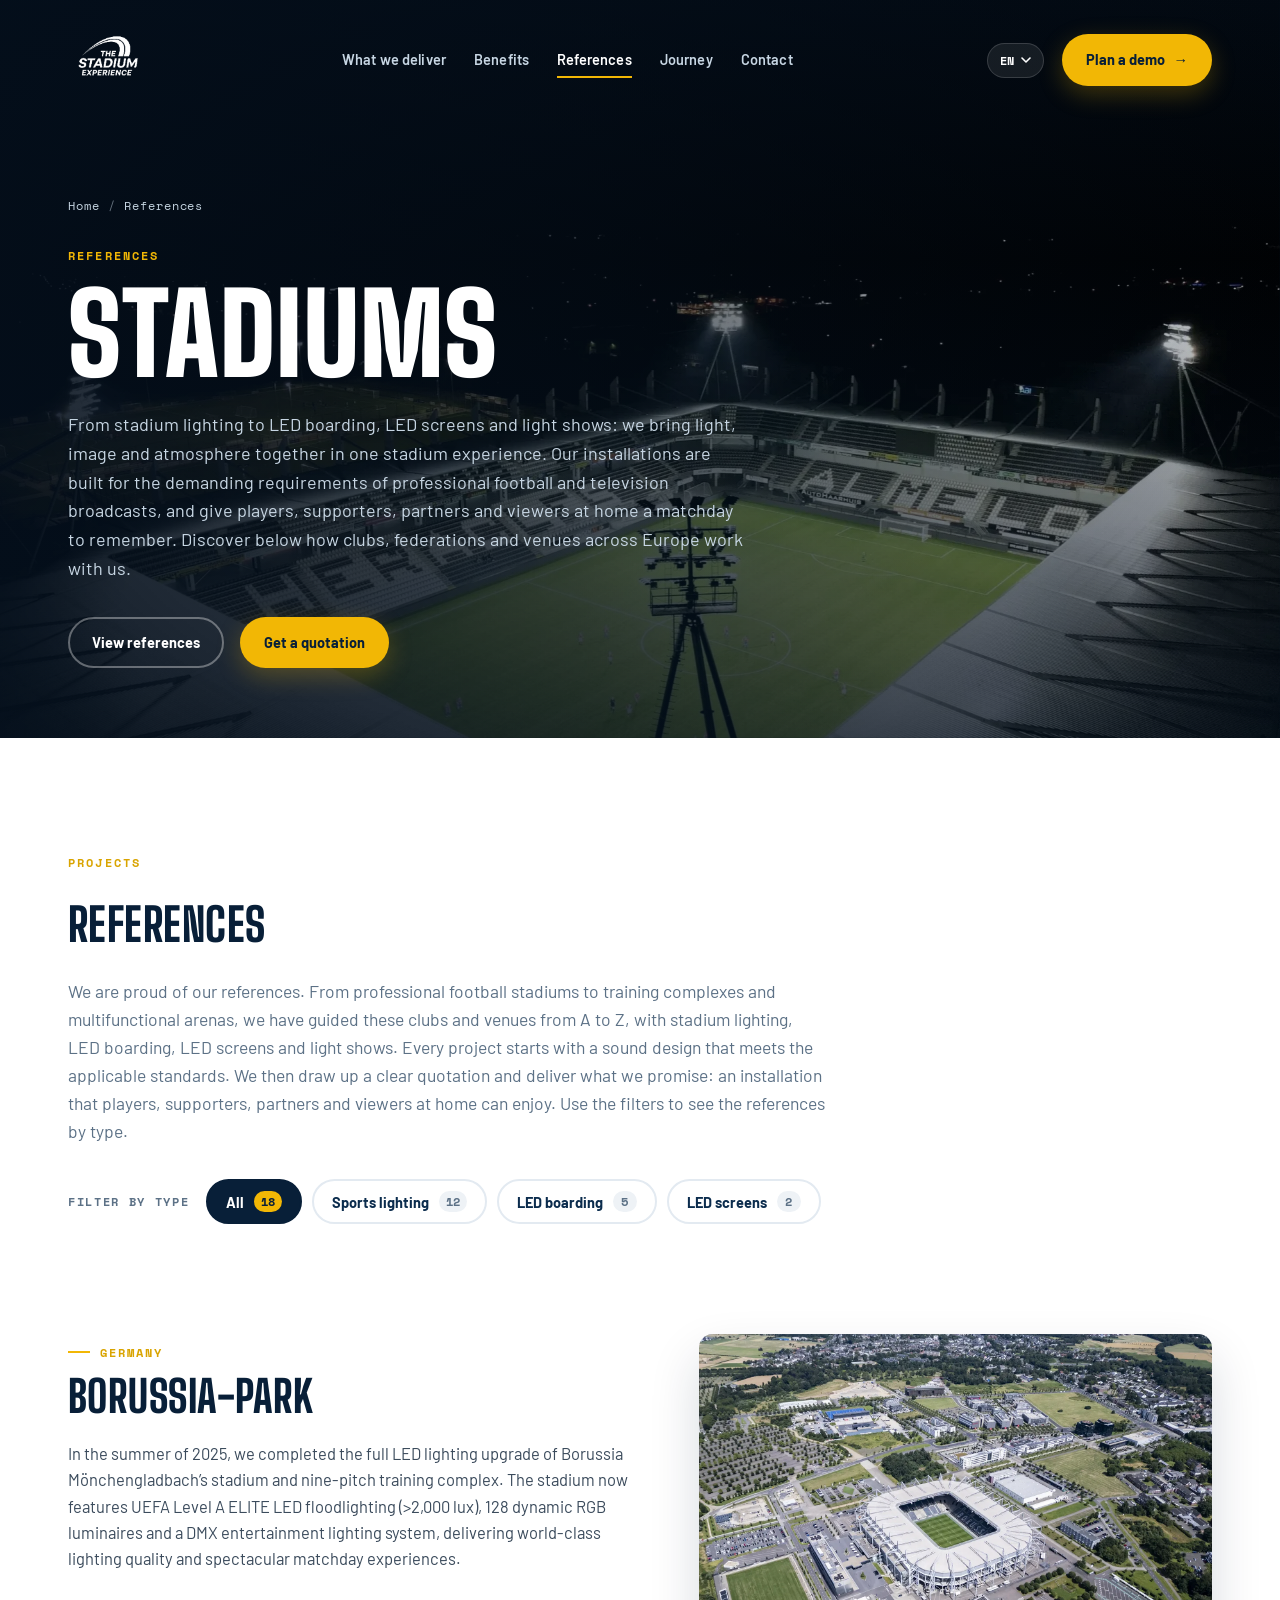
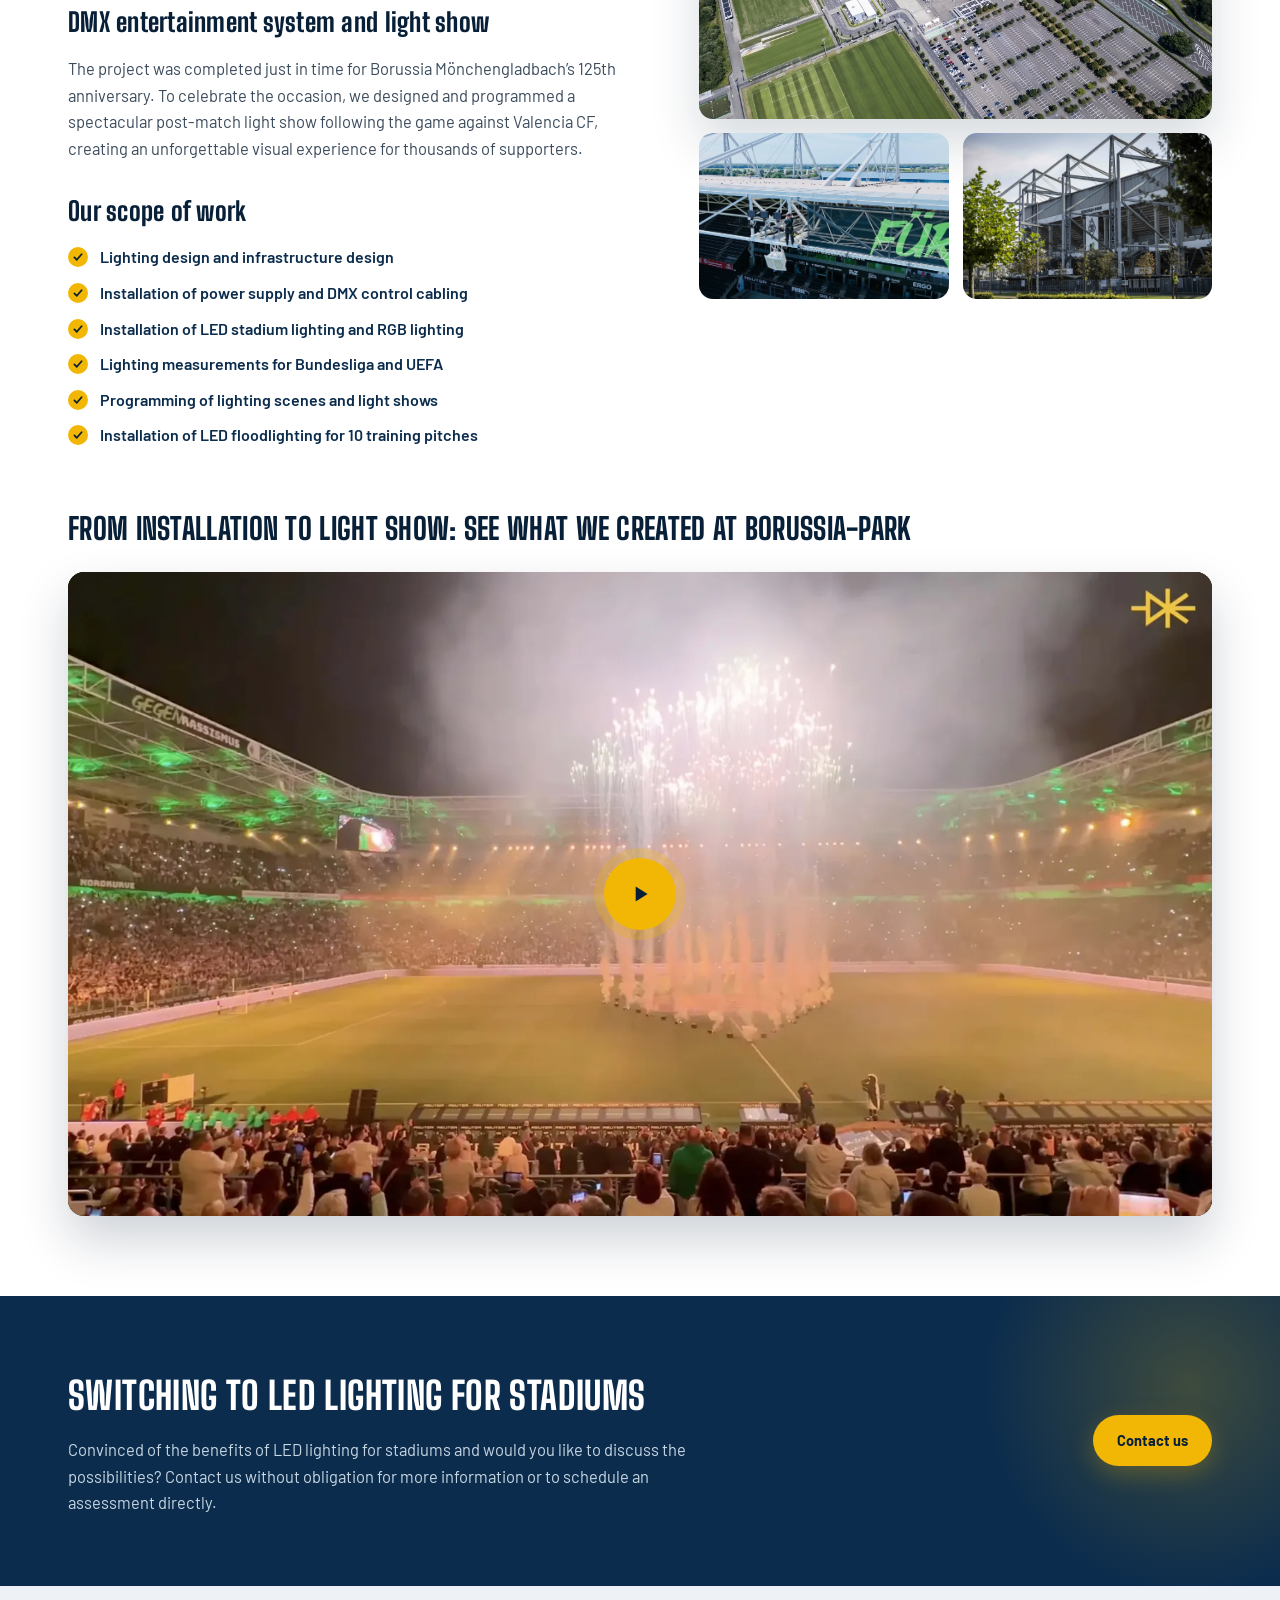
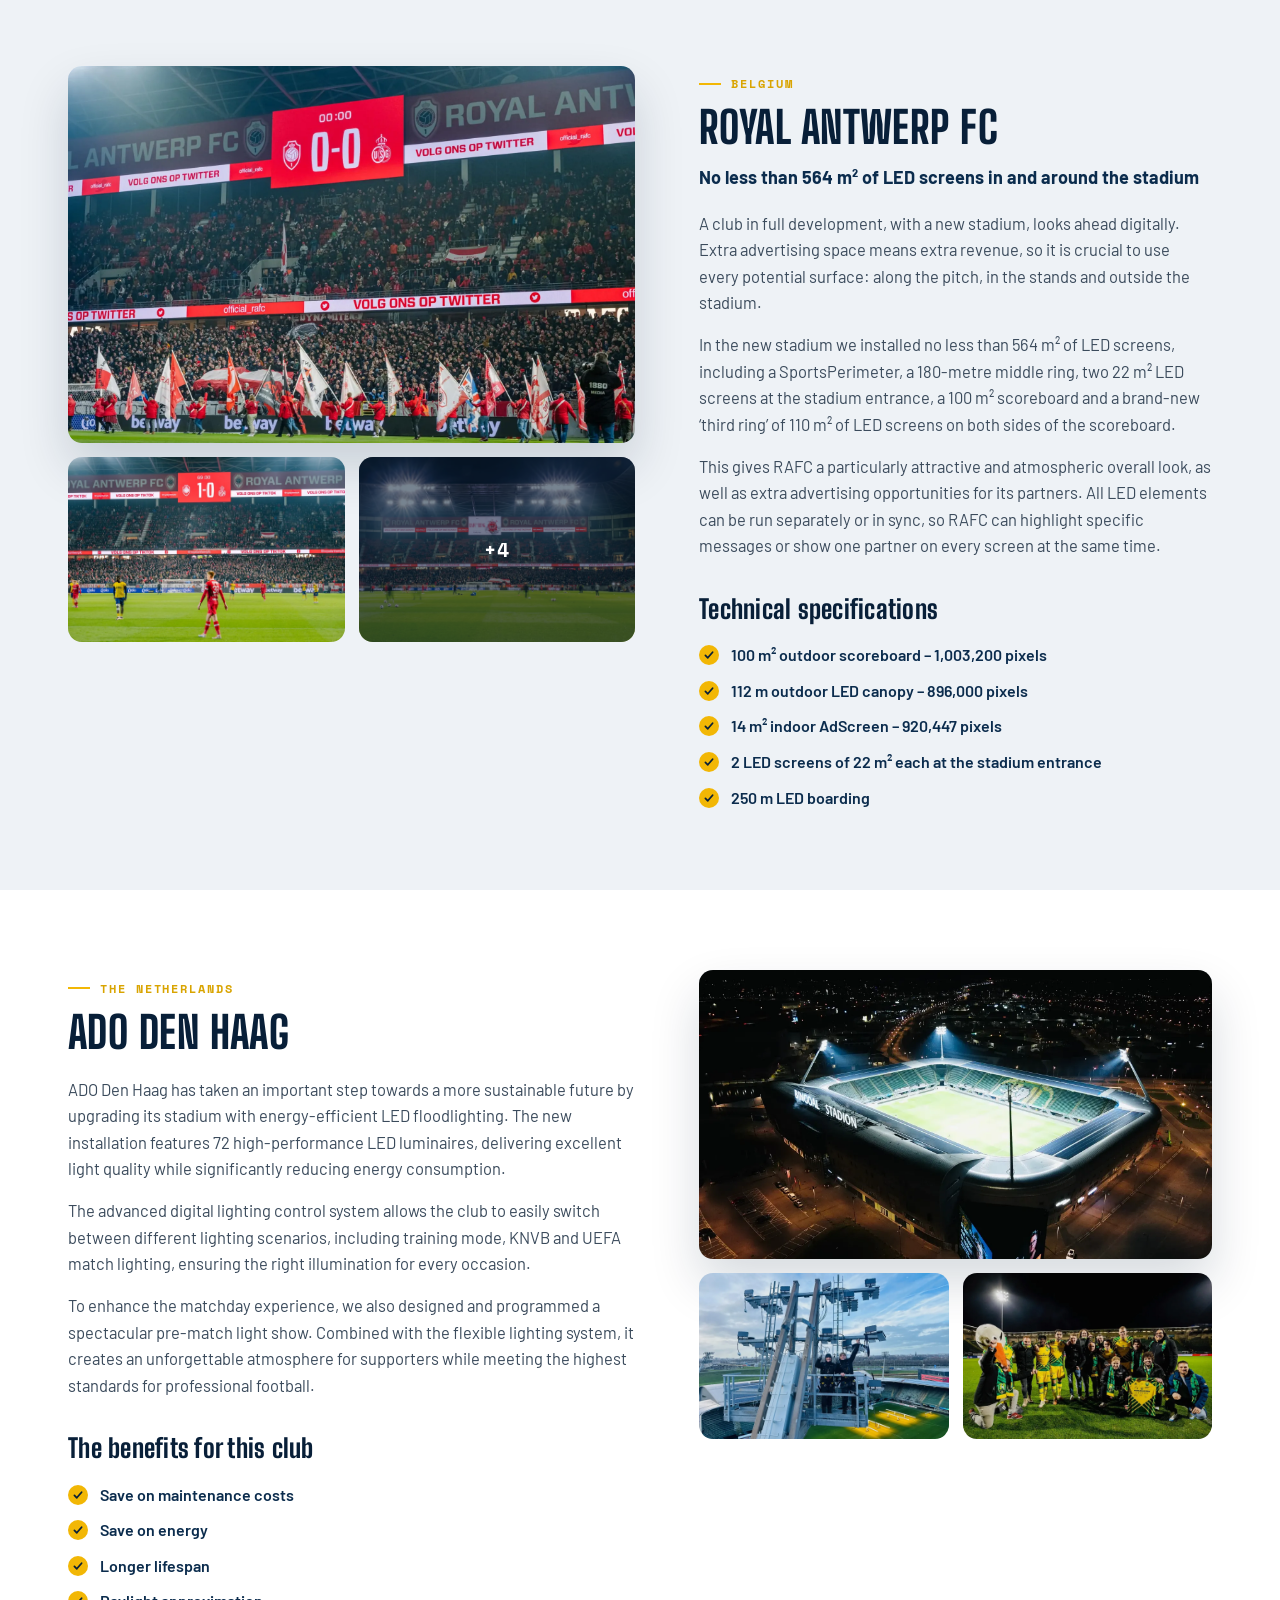
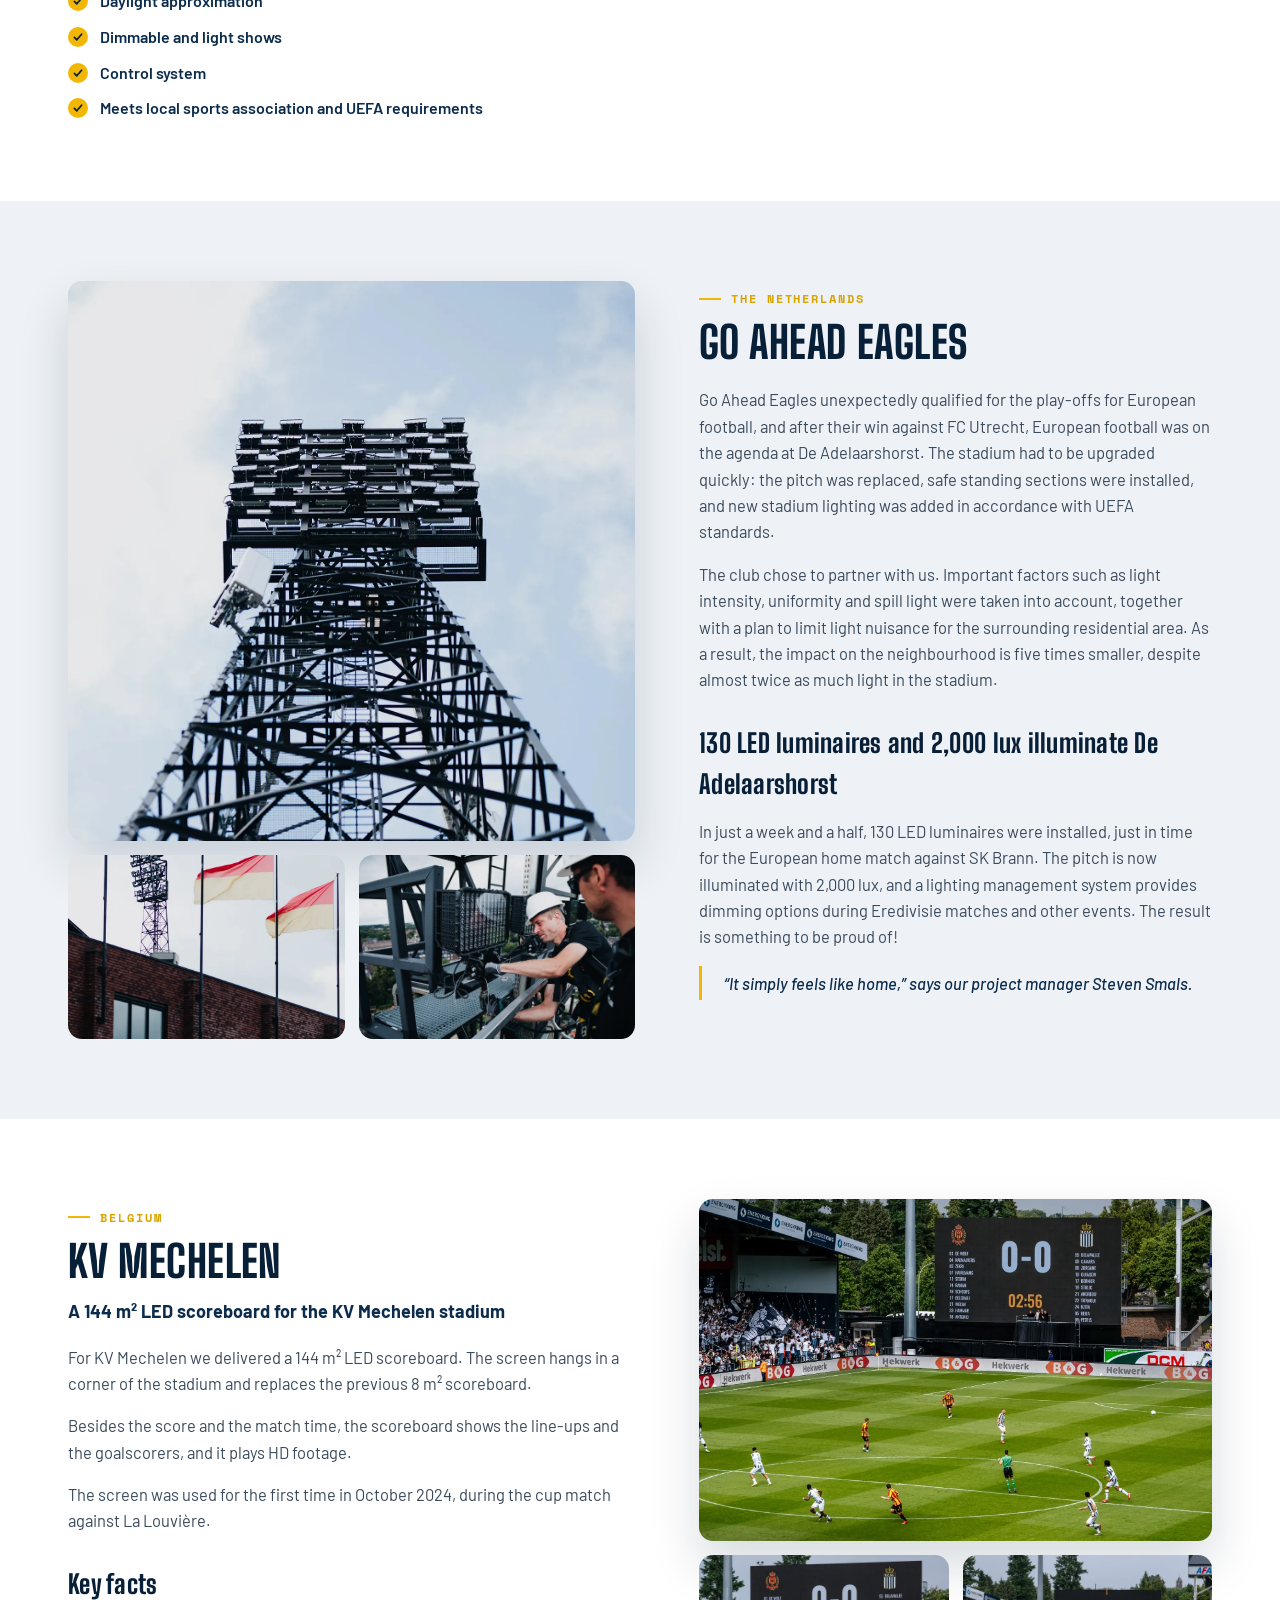
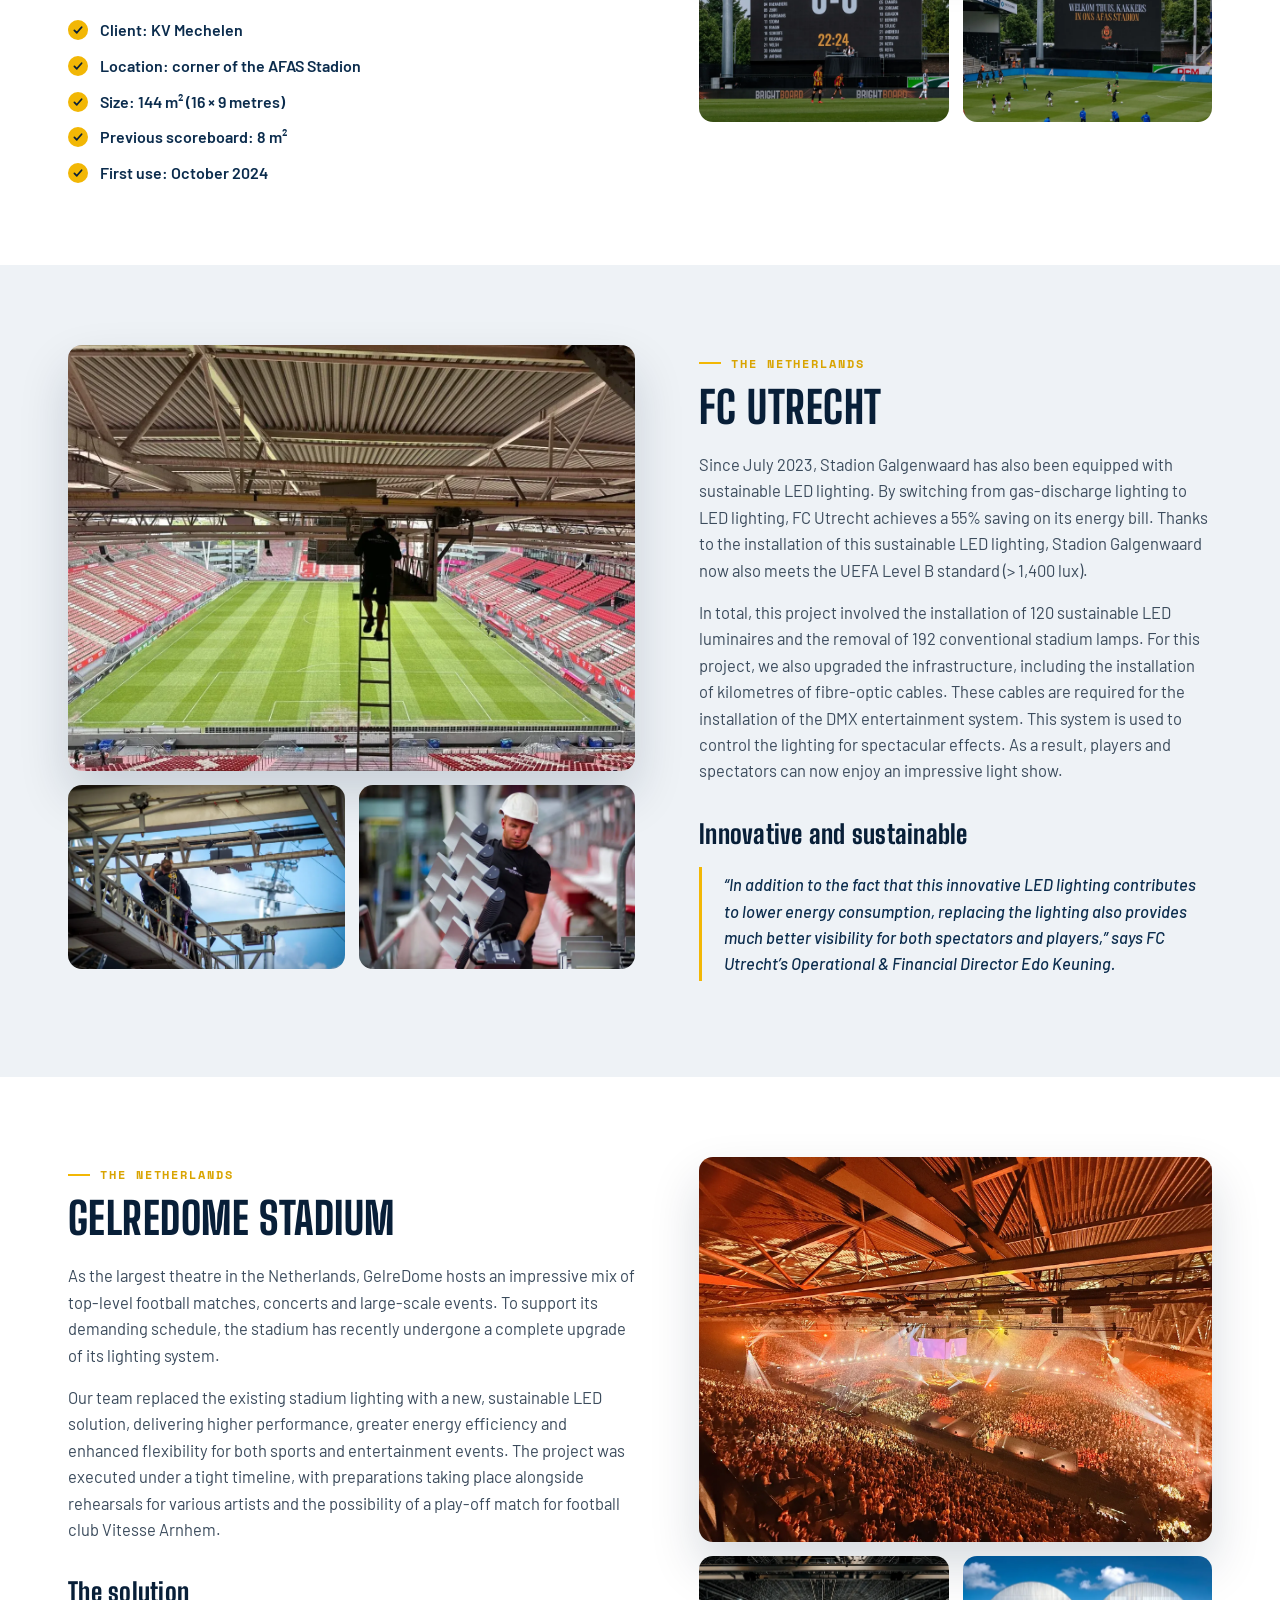
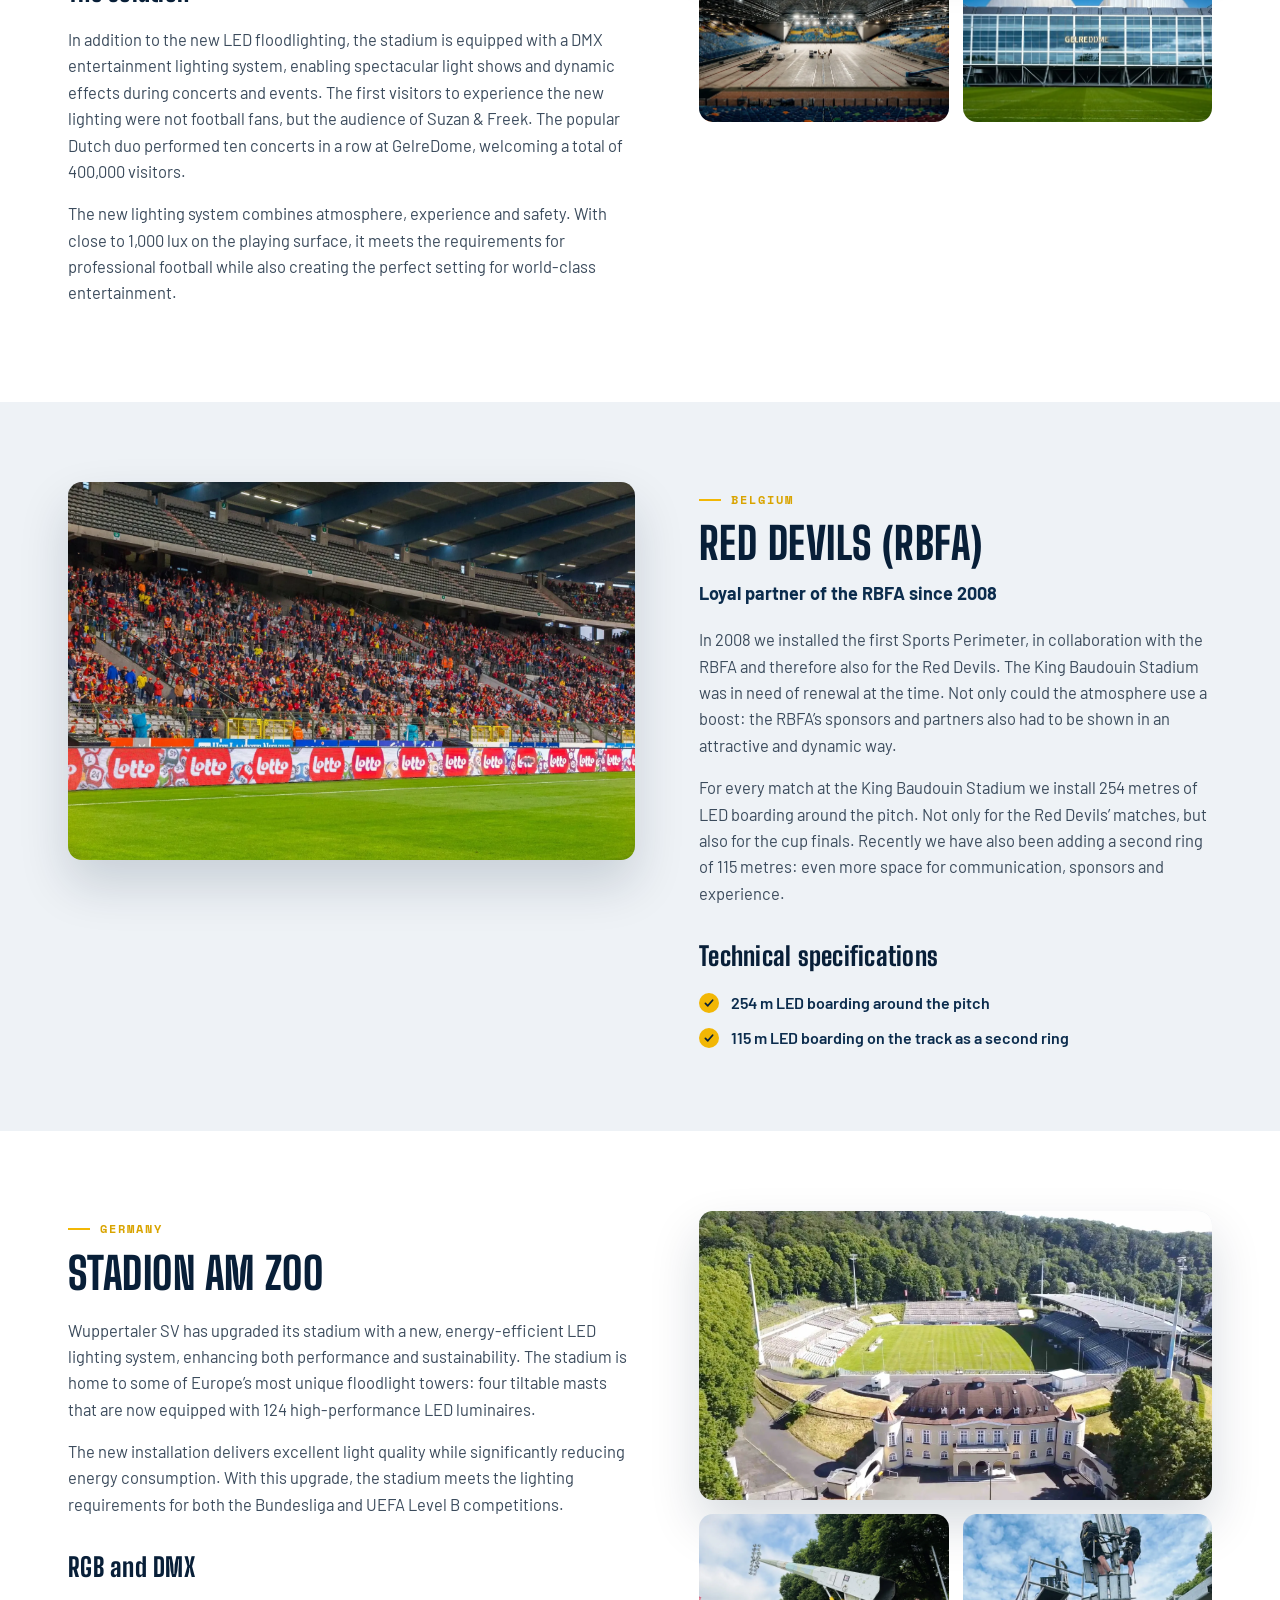
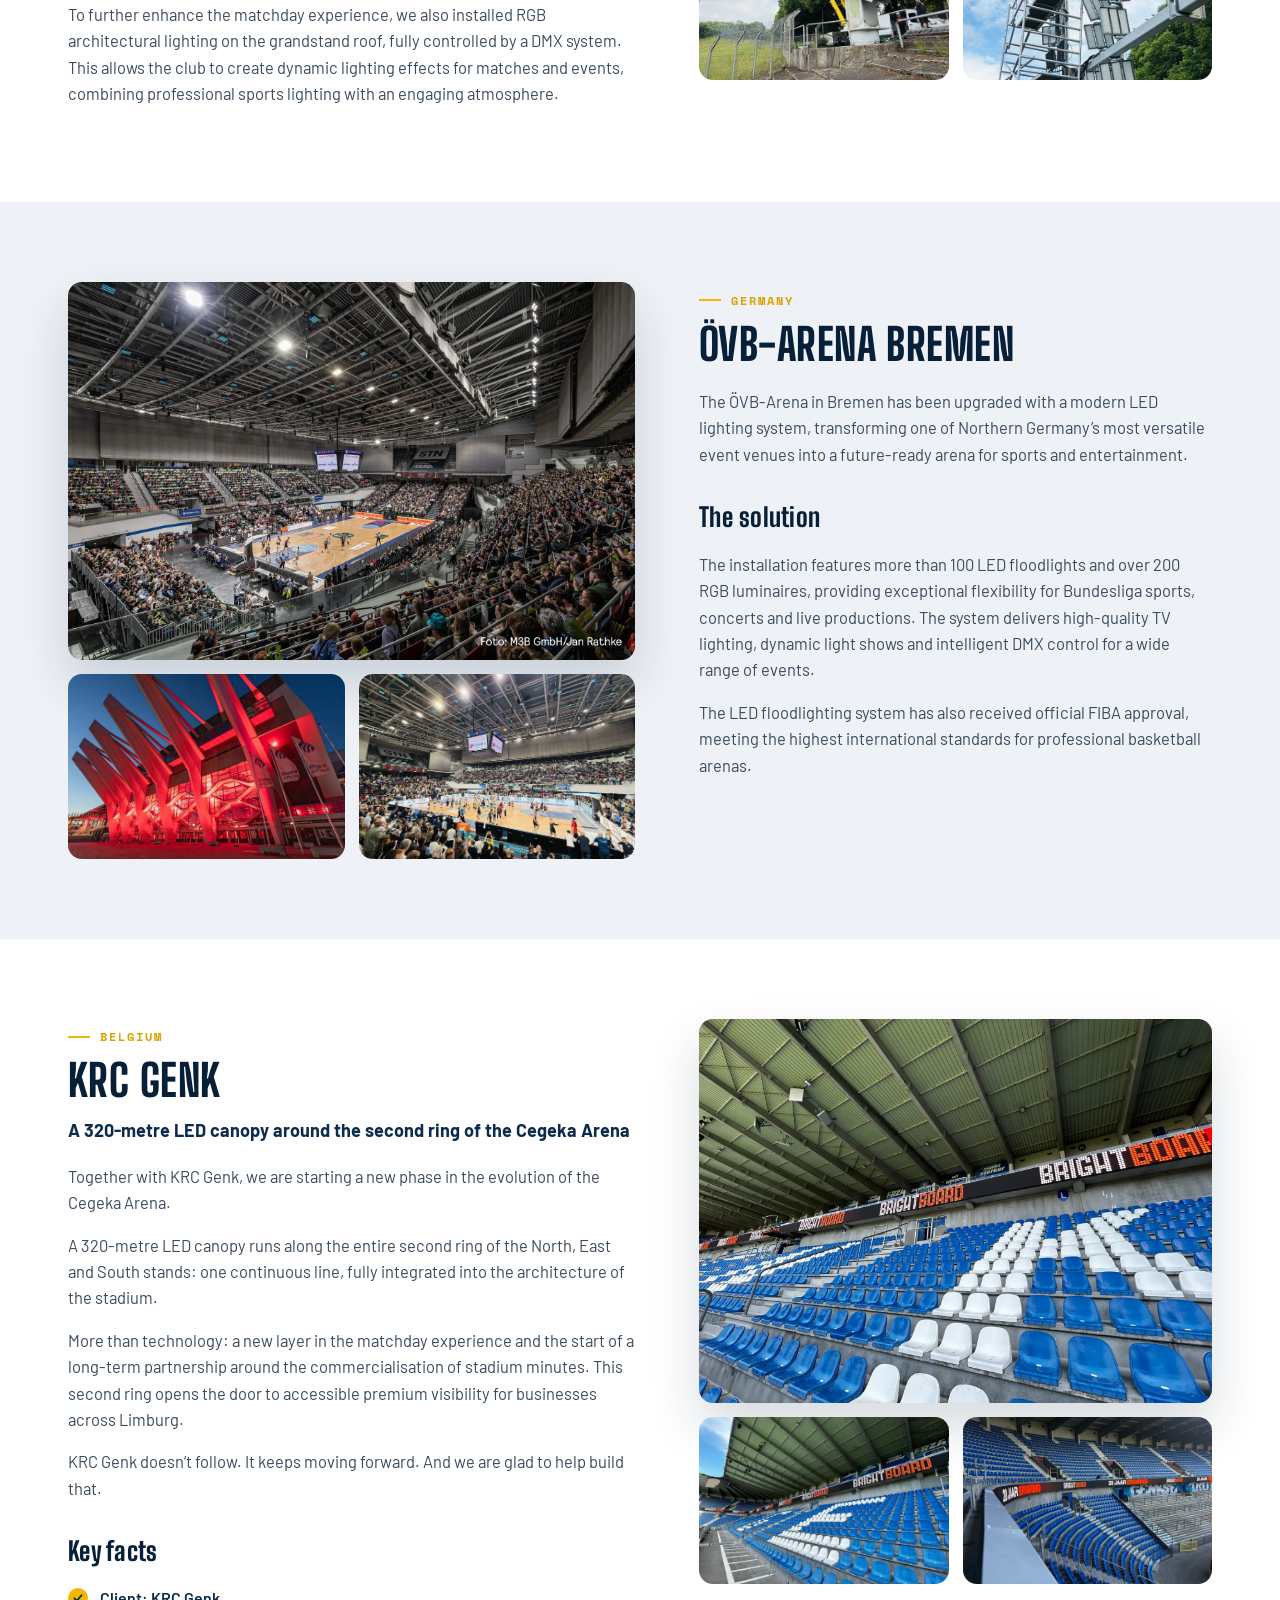
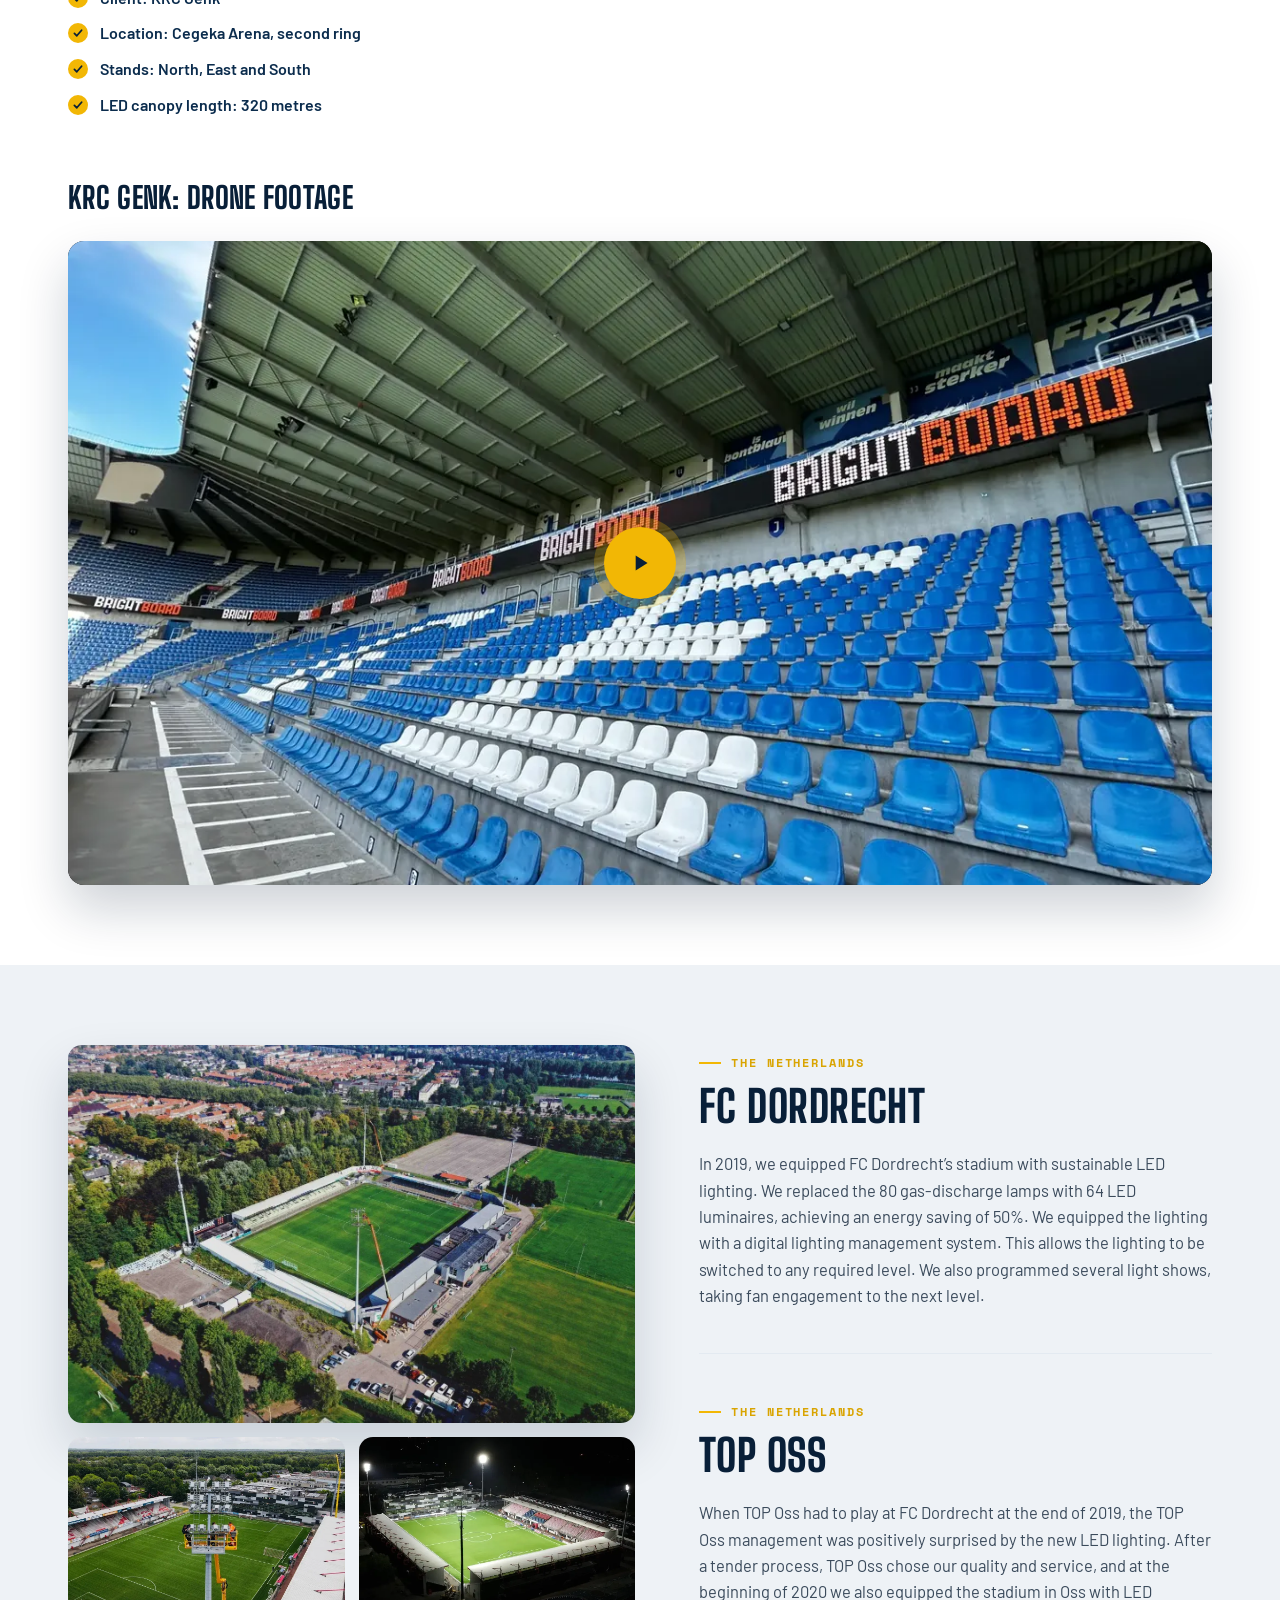
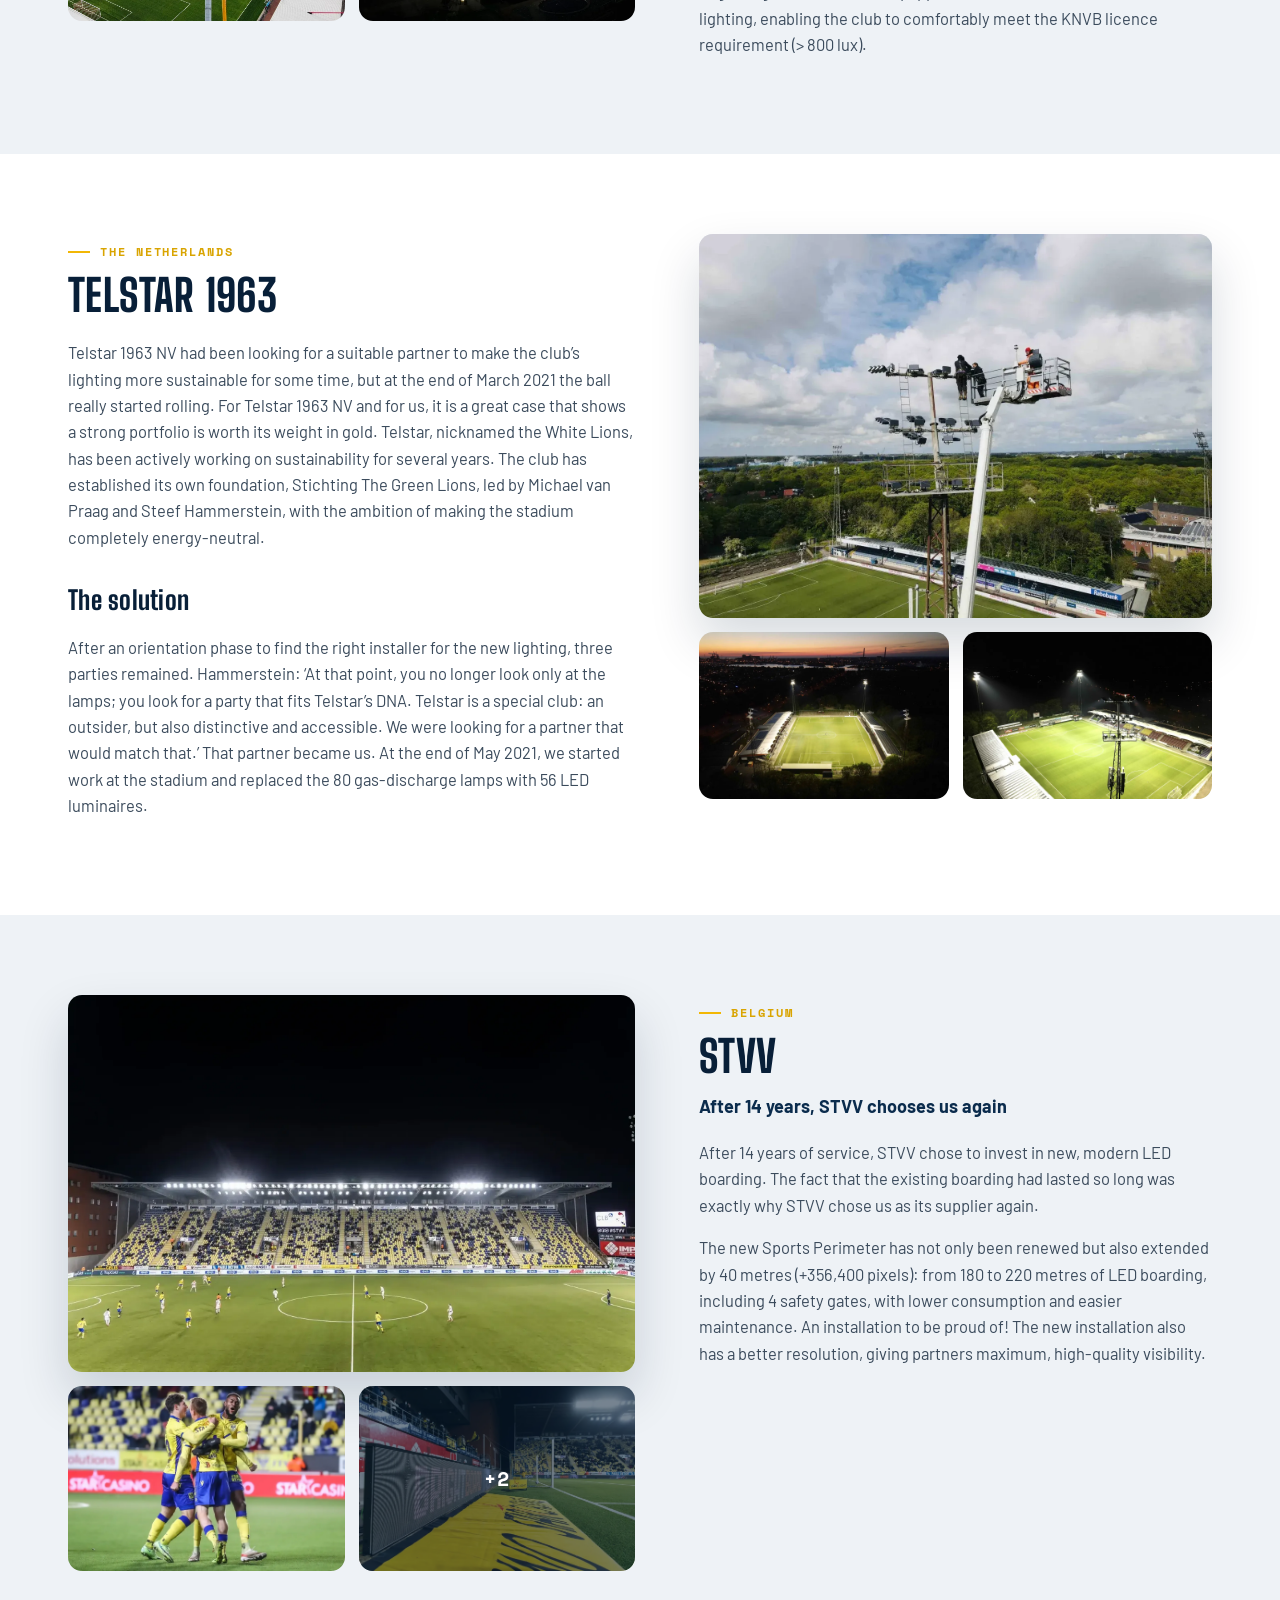
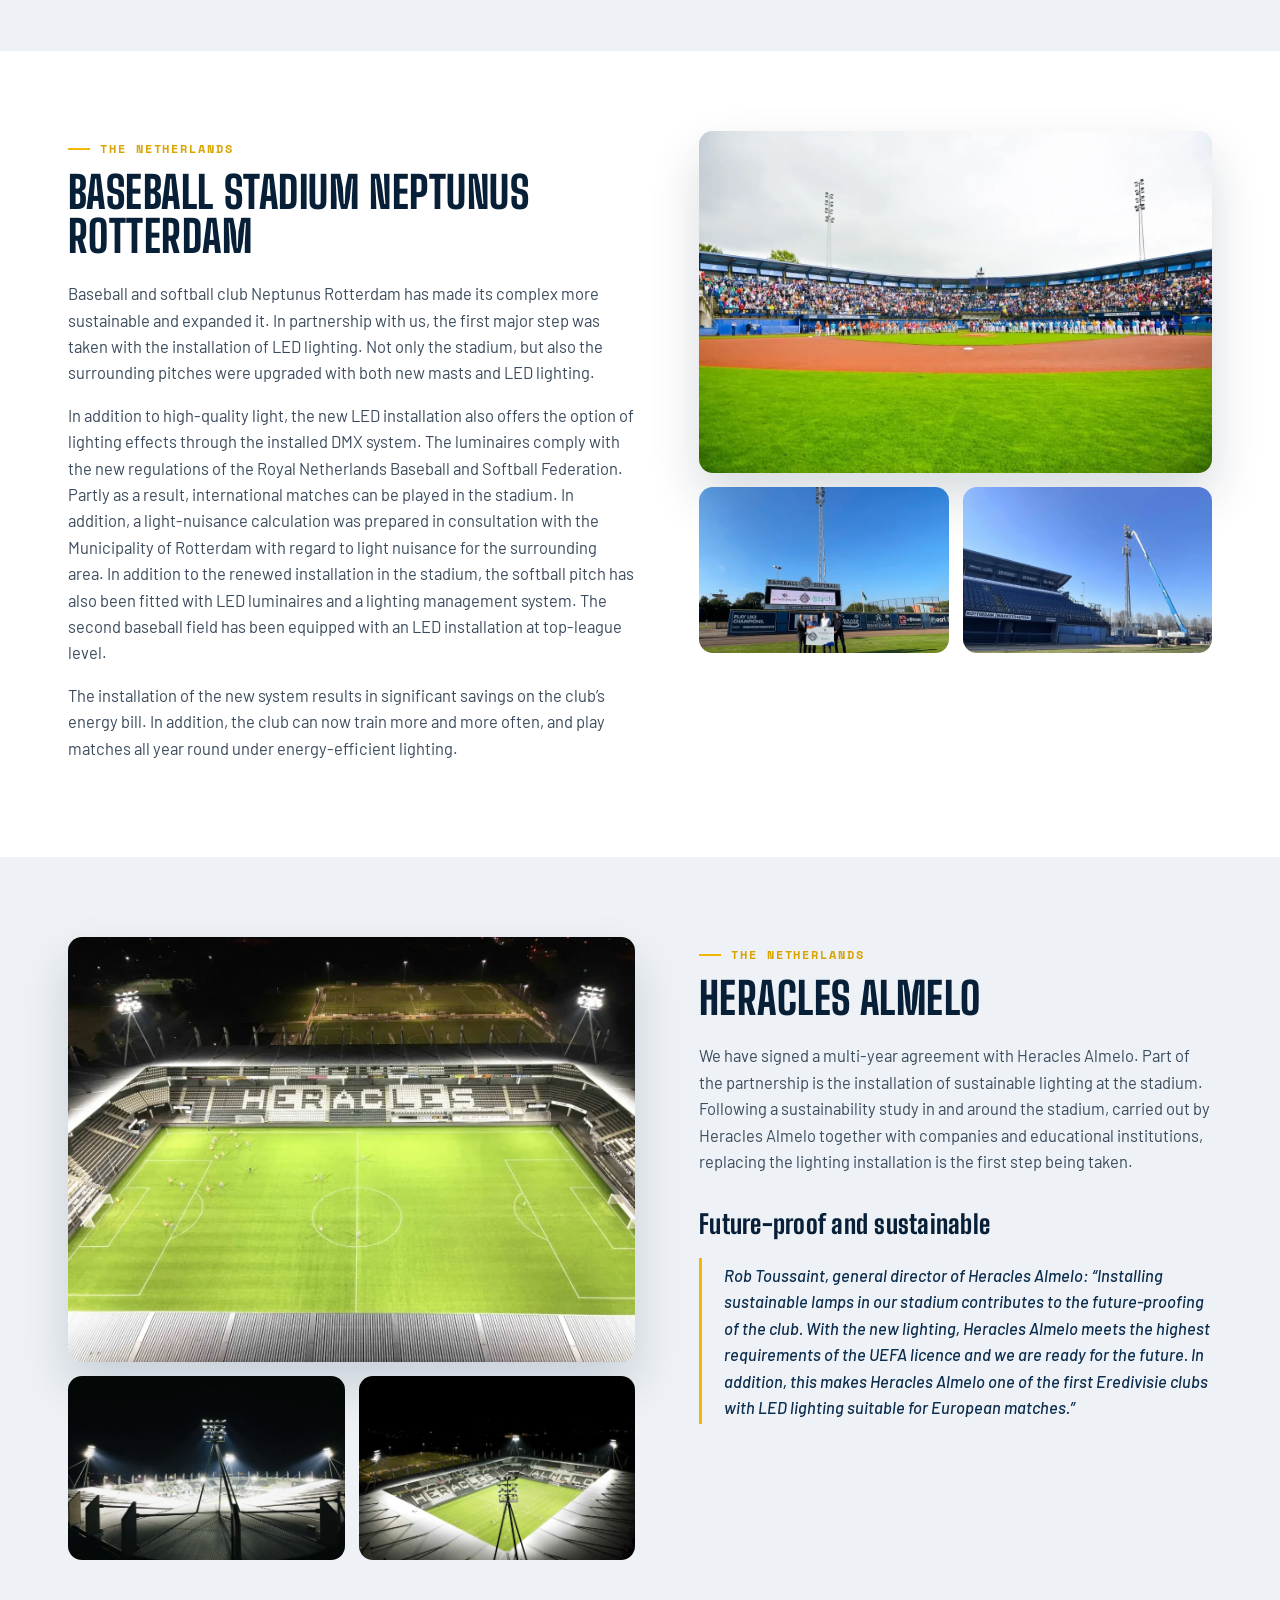
==== commit 4deb711f: "References page: general hero intro and meta description The hero text and meta description now cove" ====
--- a/references.html
+++ b/references.html
@@ -11,7 +11,7 @@
 <meta charset="UTF-8">
 <meta name="viewport" content="width=device-width, initial-scale=1.0">
 <title>References – Stadiums | The Stadium Experience</title>
-<meta name="description" content="Stadium references of The Stadium Experience: LED stadium lighting, RGB and DMX light shows at Borussia-Park, ADO Den Haag, FC Utrecht, GelreDome, ÖVB-Arena Bremen and more.">
+<meta name="description" content="Stadium references of The Stadium Experience: stadium lighting, LED boarding, LED screens and light shows at Borussia-Park, Royal Antwerp FC, KV Mechelen, FC Utrecht, the Red Devils and more.">
 <link rel="icon" href="assets/favicon.webp">
 <link rel="preconnect" href="https://fonts.googleapis.com">
 <link rel="preconnect" href="https://fonts.gstatic.com" crossorigin>
@@ -318,7 +318,7 @@
     <div class="crumbs"><a href="index.html" data-i18n="crumb_home">Home</a><span>/</span><span data-i18n="nav_trusted" style="margin:0;opacity:1">References</span></div>
     <span class="eyebrow on-dark" data-i18n="hero_eyebrow">References</span>
     <h1 data-i18n="hero_title">STADIUMS</h1>
-    <p class="ref-hero-lead" data-i18n="hero_lead">LED stadium lighting delivers powerful, energy-efficient illumination that meets the demanding requirements of professional sporting events. With uniform light distribution and reduced glare, it creates an optimal experience for players, spectators and broadcasters alike. We provide tailor-made stadium lighting solutions, including expert advice, lighting design and full installation support. As an added benefit, the improved lighting quality enhances television broadcasts, making the pitch look even better on screen.</p>
+    <p class="ref-hero-lead" data-i18n="hero_lead">From stadium lighting to LED boarding, LED screens and light shows: we bring light, image and atmosphere together in one stadium experience. Our installations are built for the demanding requirements of professional football and television broadcasts, and give players, supporters, partners and viewers at home a matchday to remember. Discover below how clubs, federations and venues across Europe work with us.</p>
     <div class="ref-hero-actions">
       <a href="#references" class="btn btn-ghost-dark" data-i18n="hero_more">View references</a>
       <a href="index.html#contact" class="btn btn-gold" data-i18n="hero_quote">Get a quotation</a>
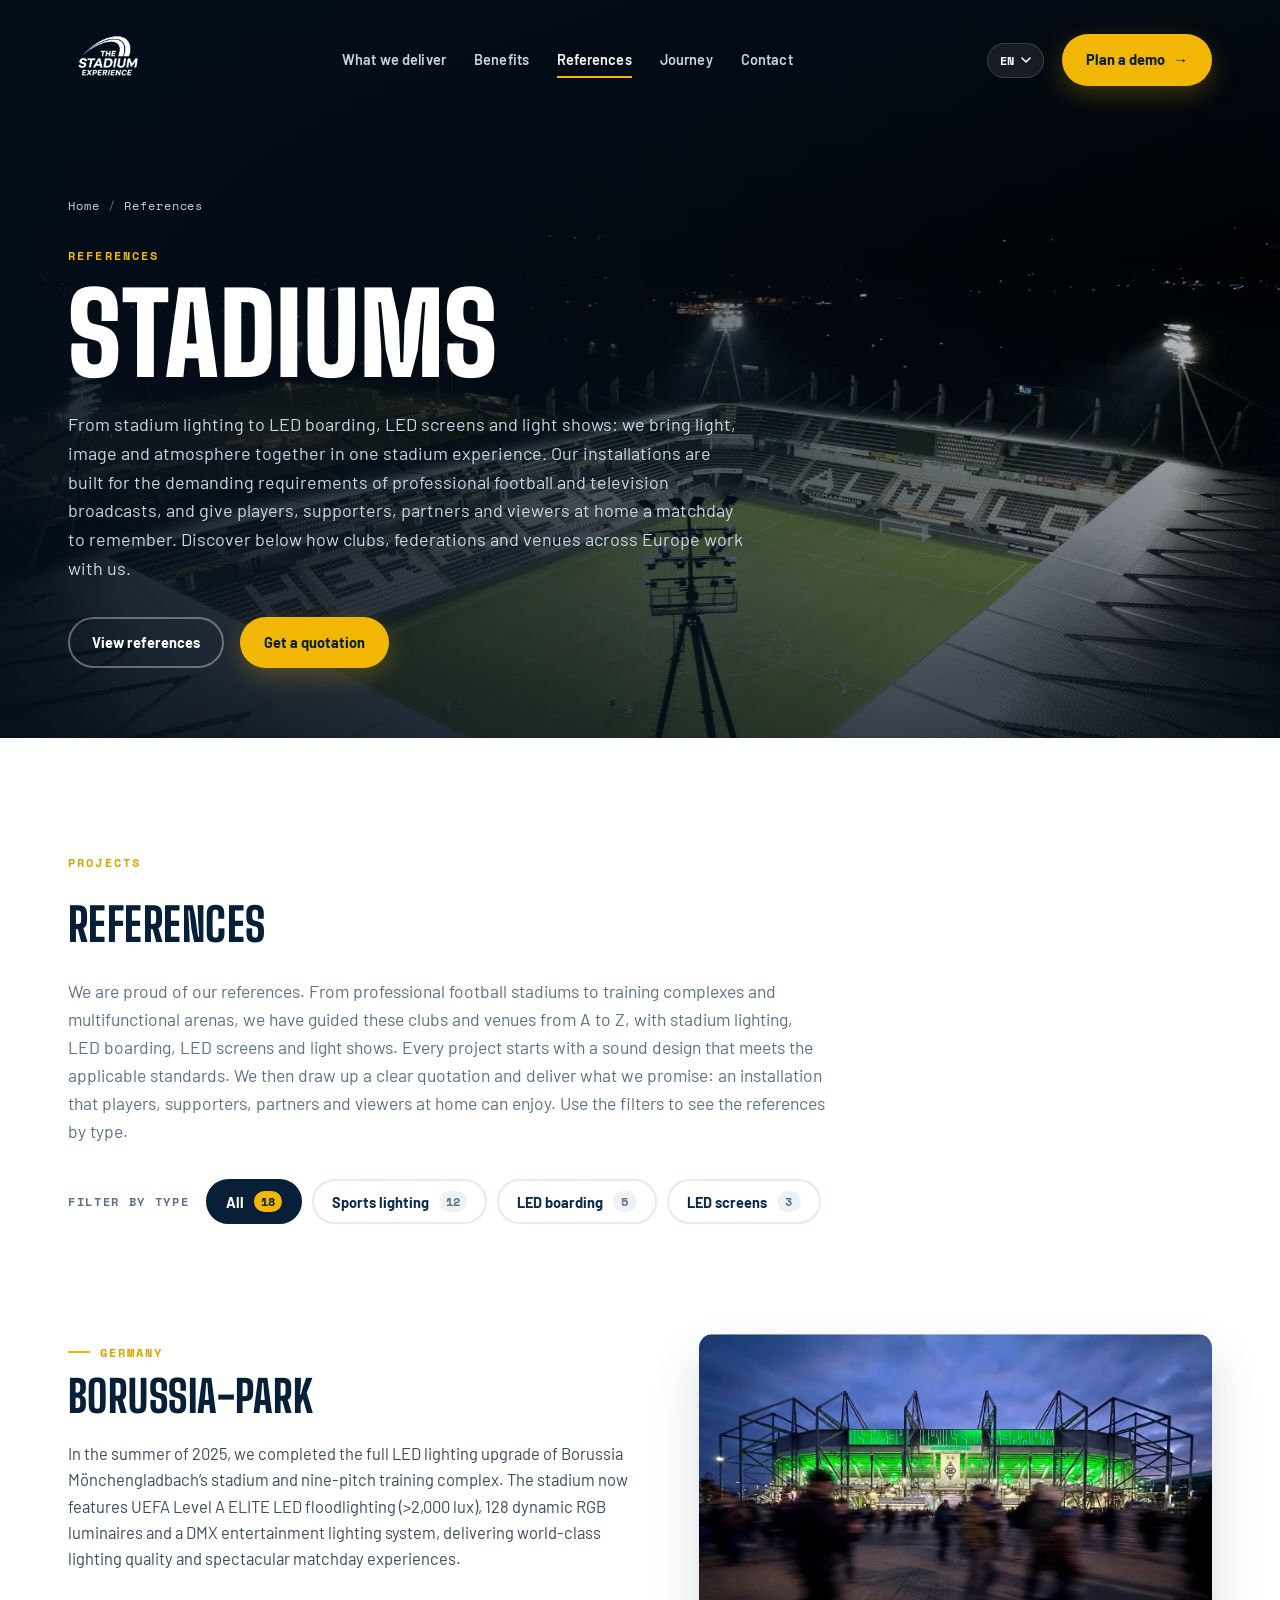
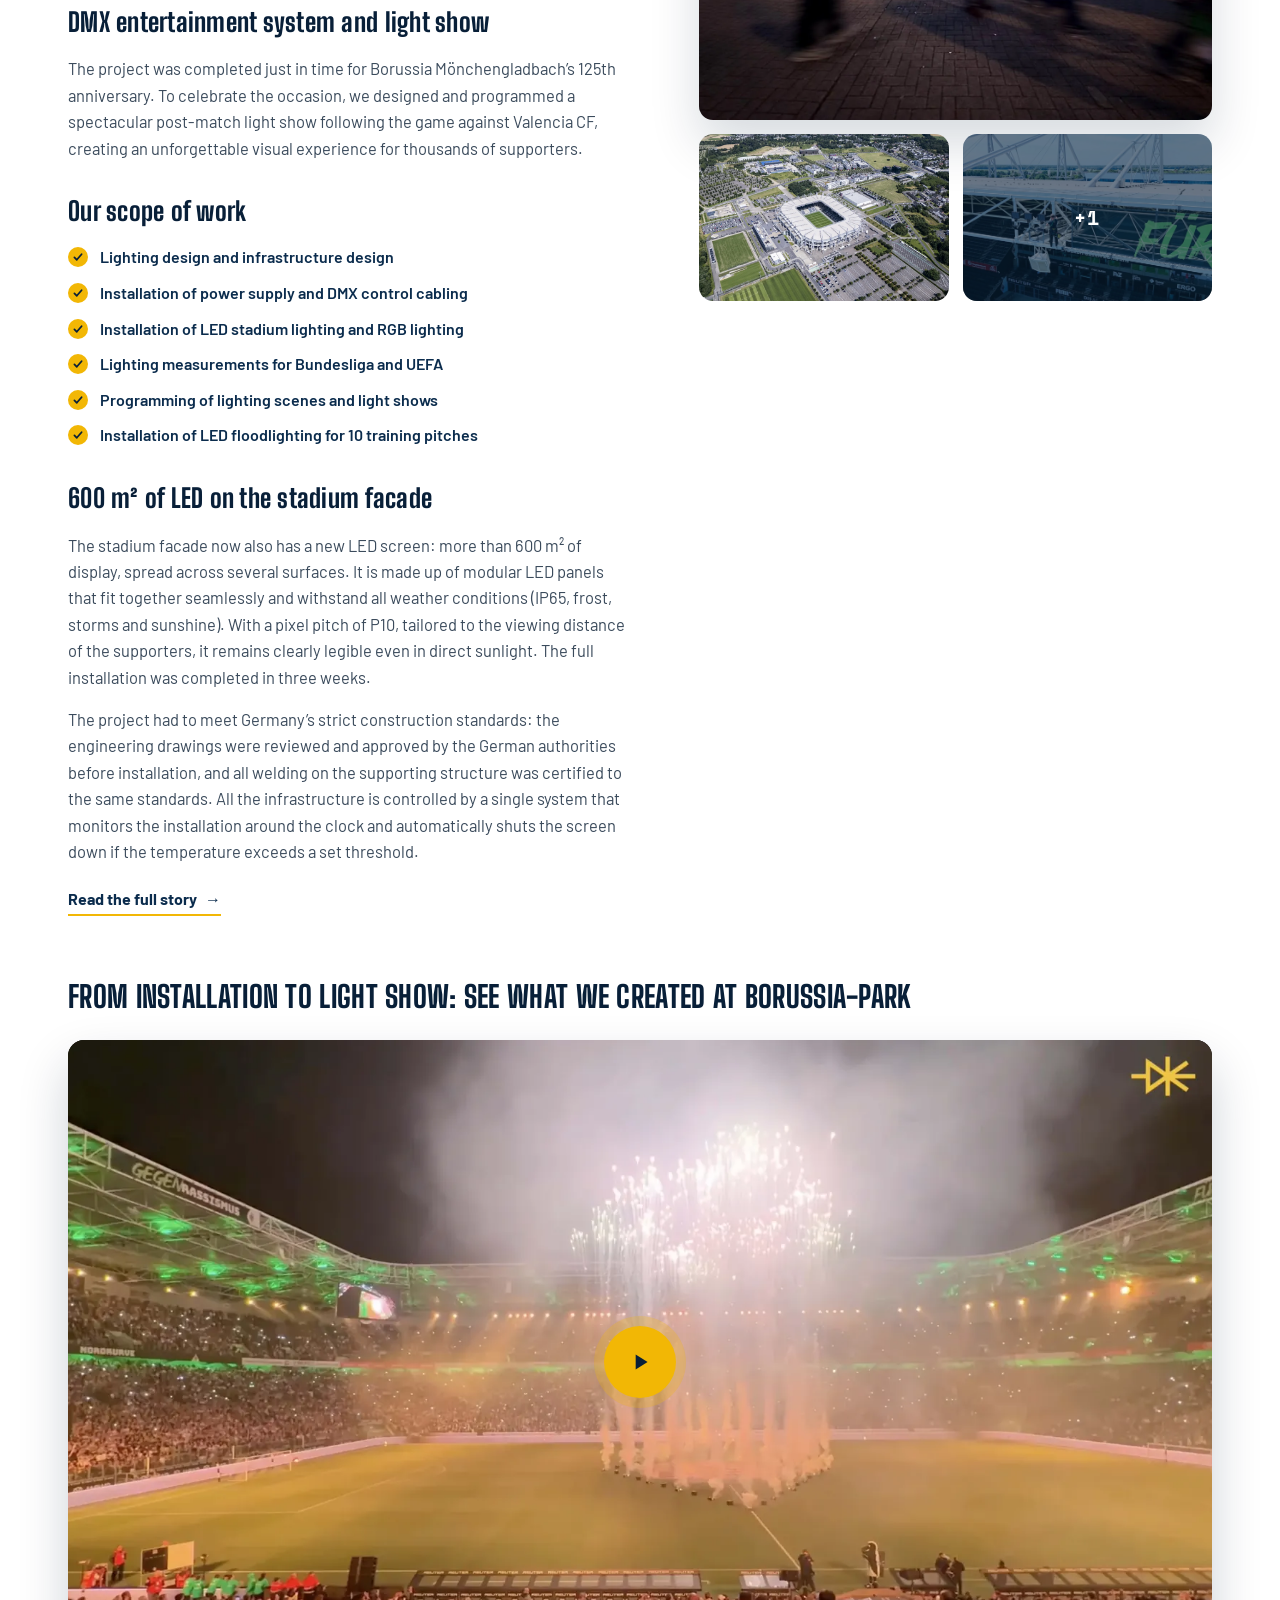
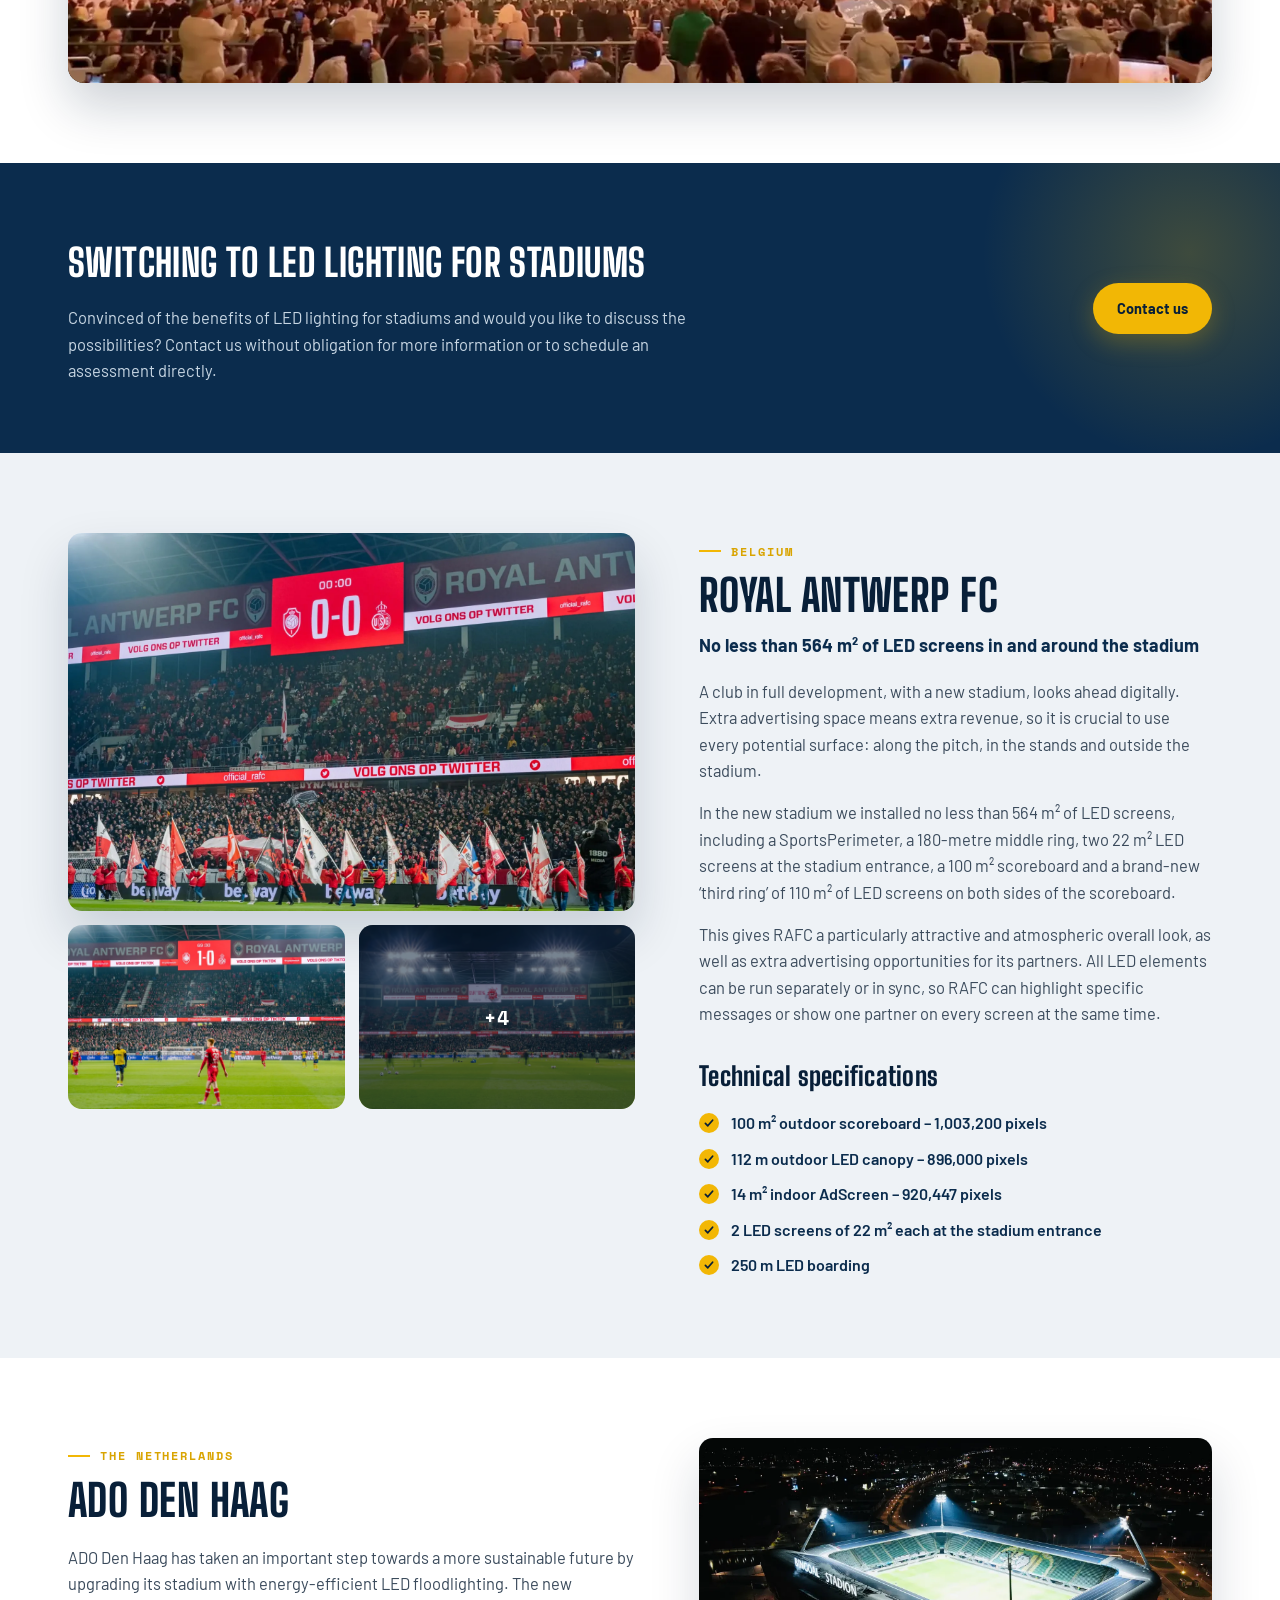
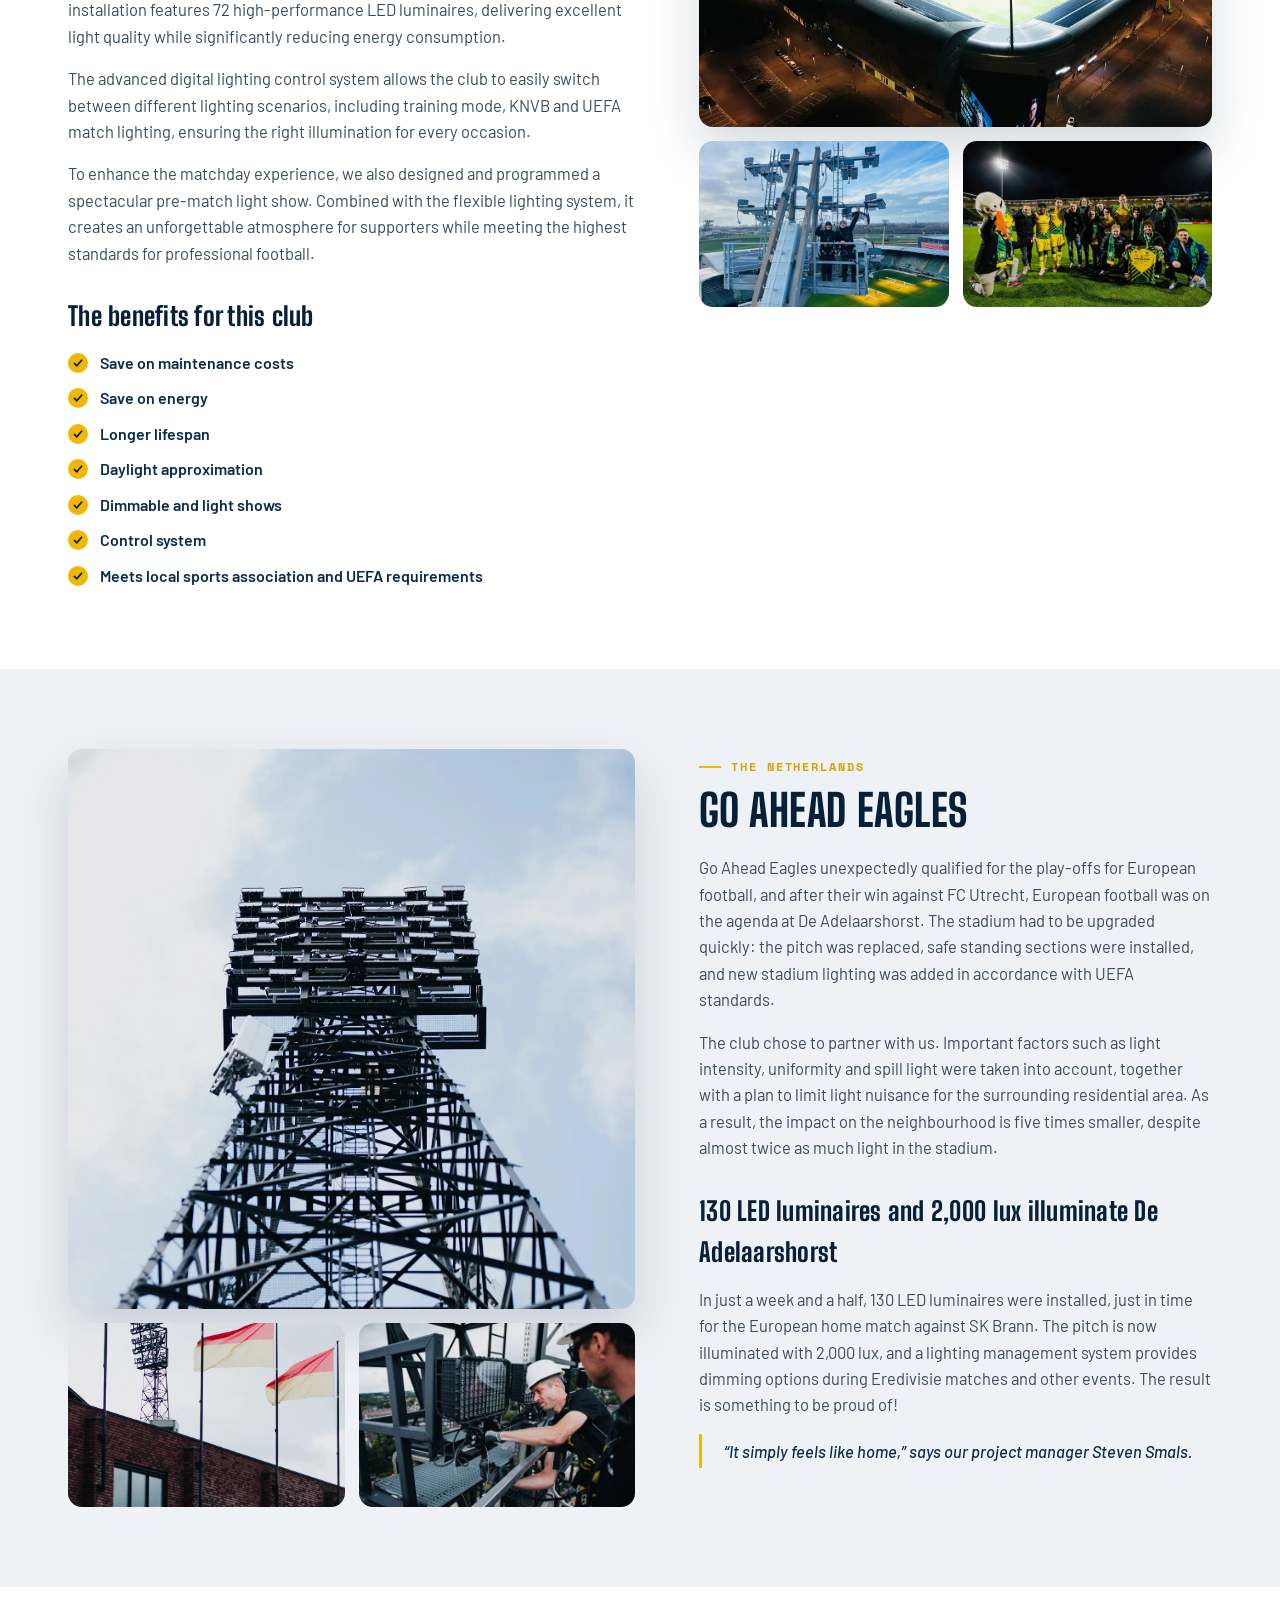
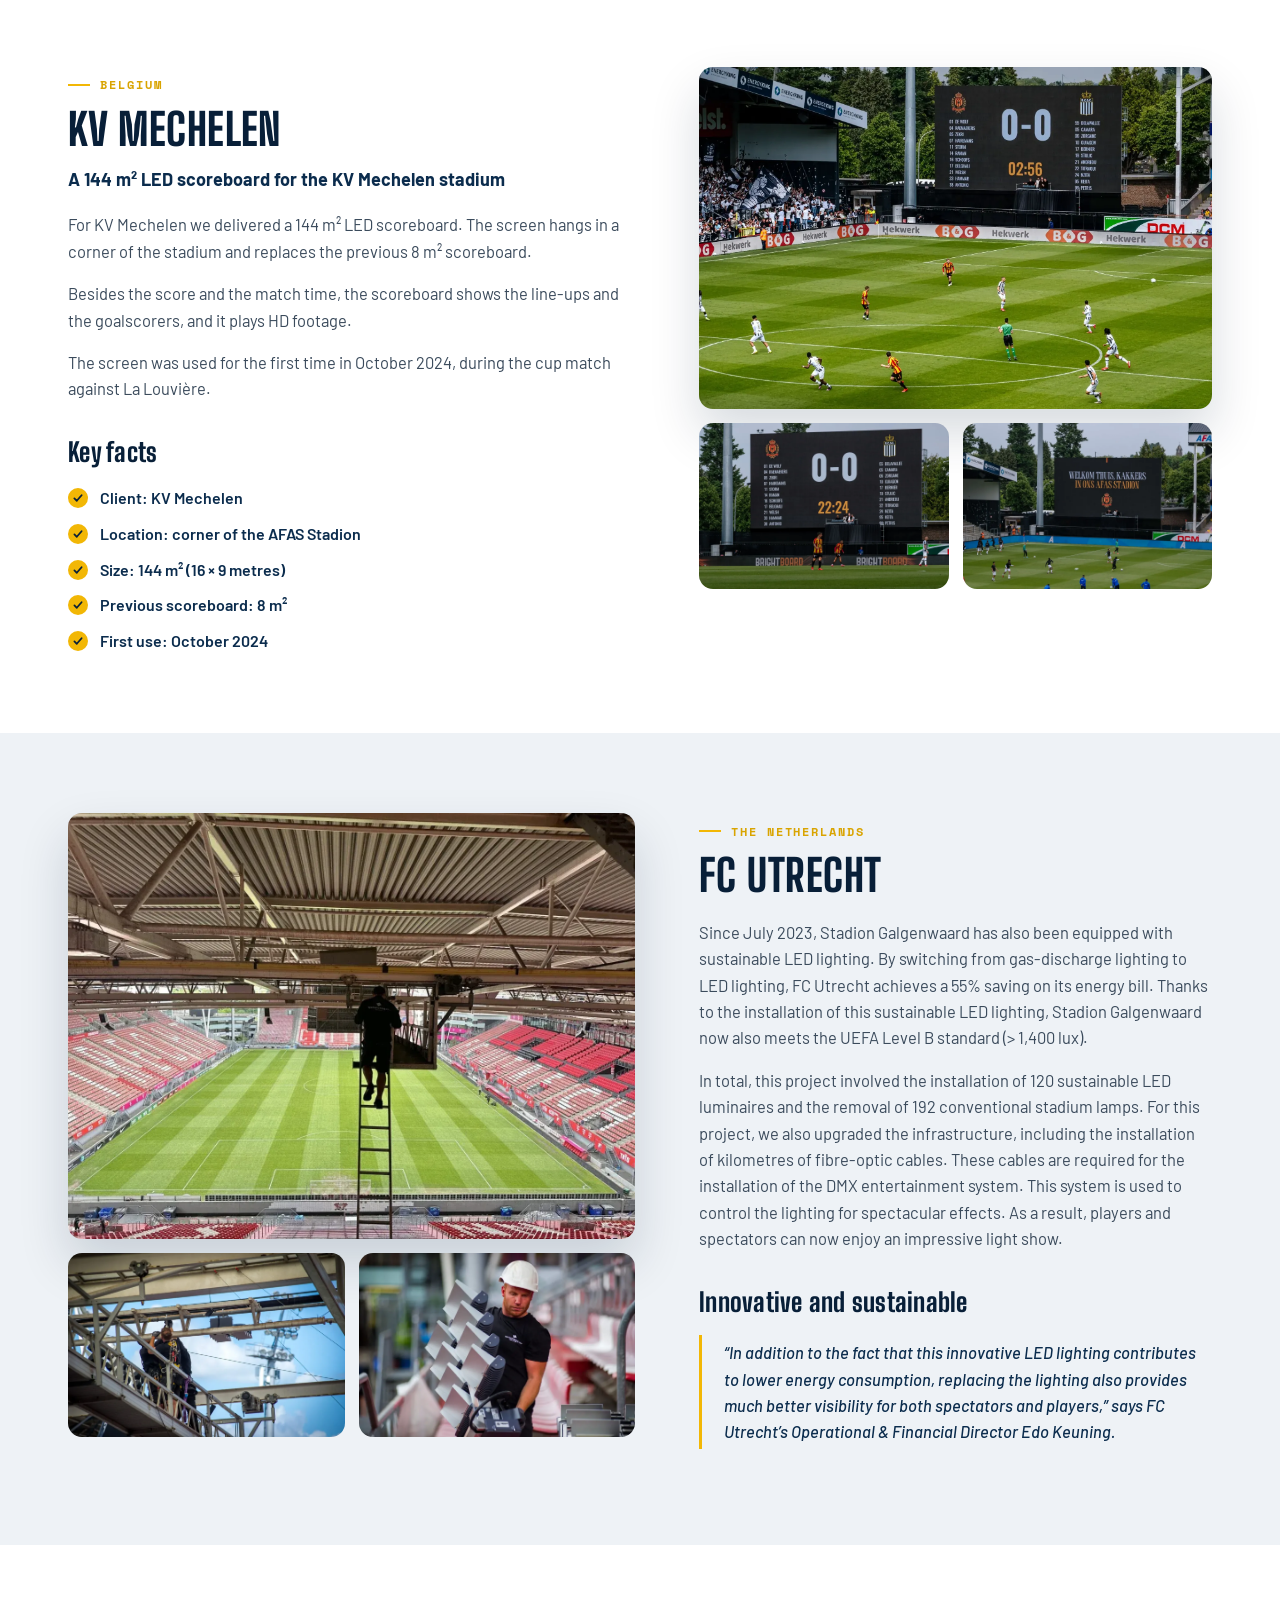
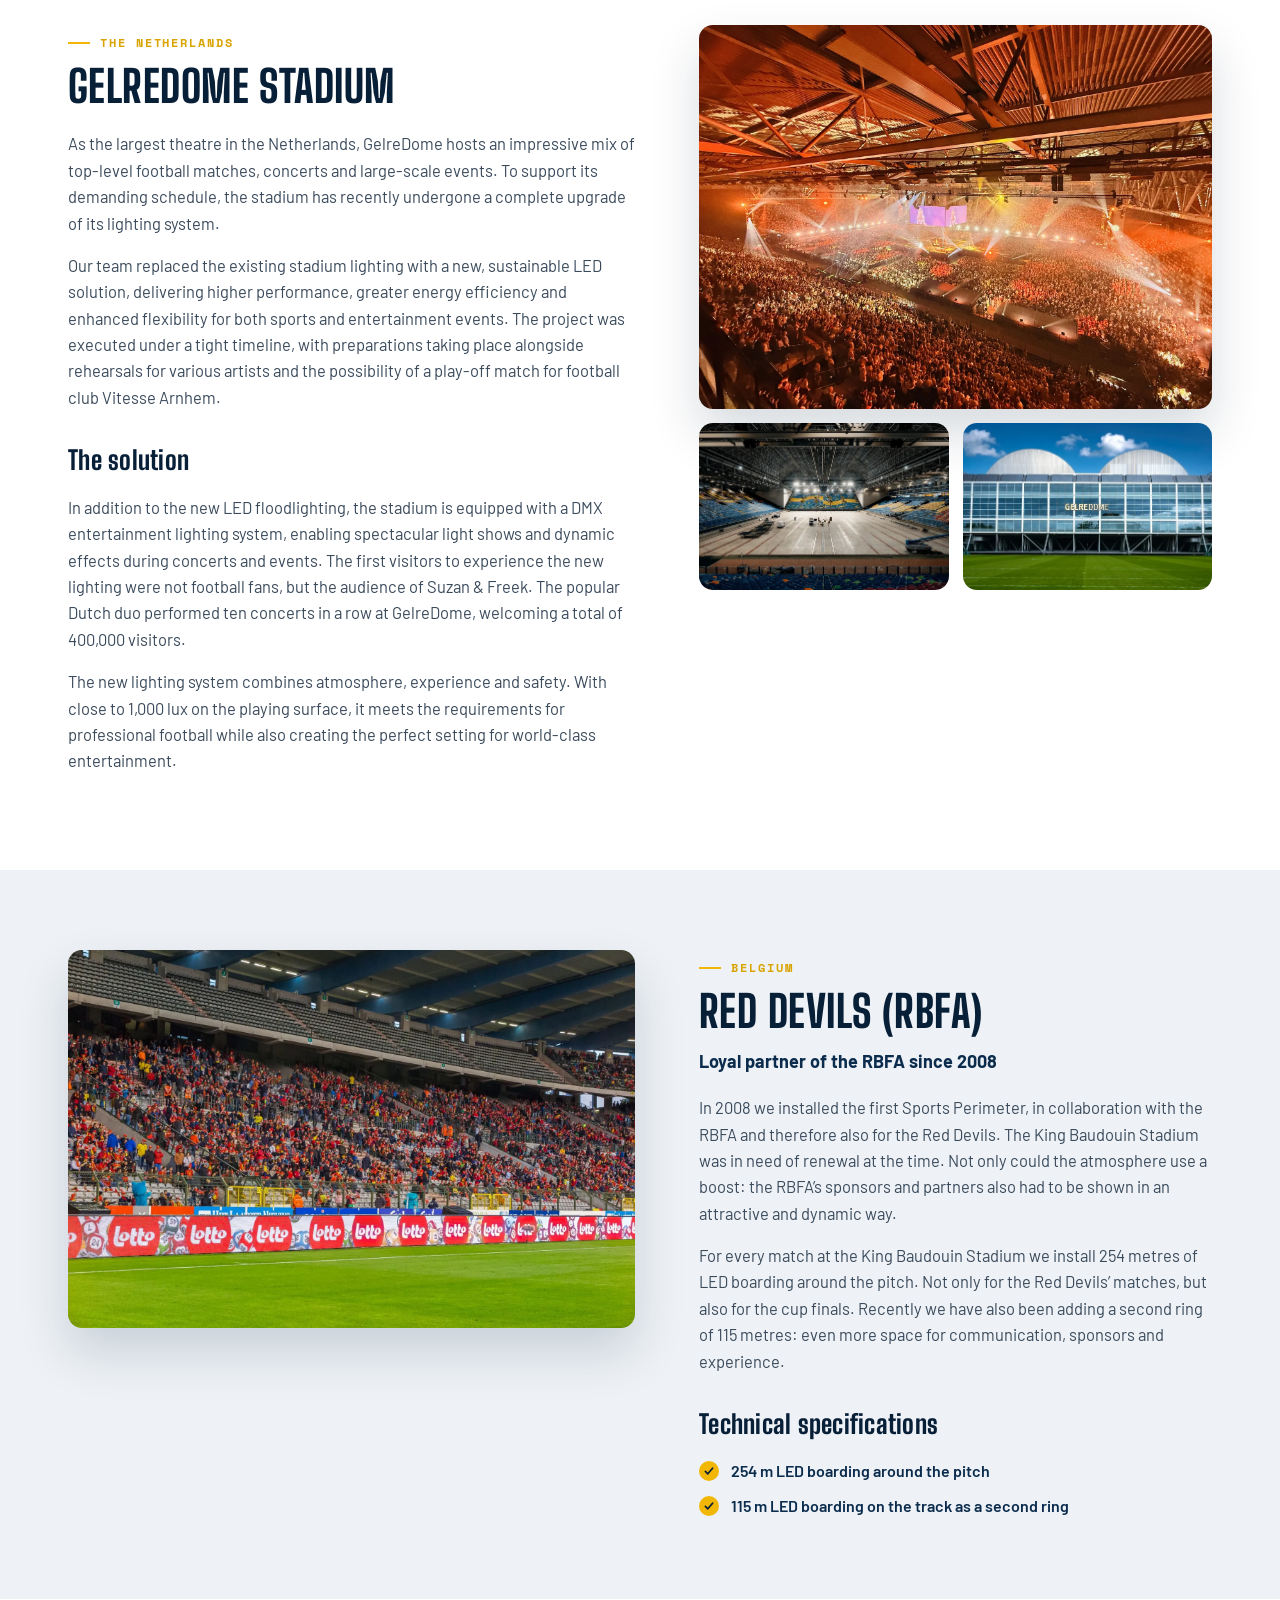
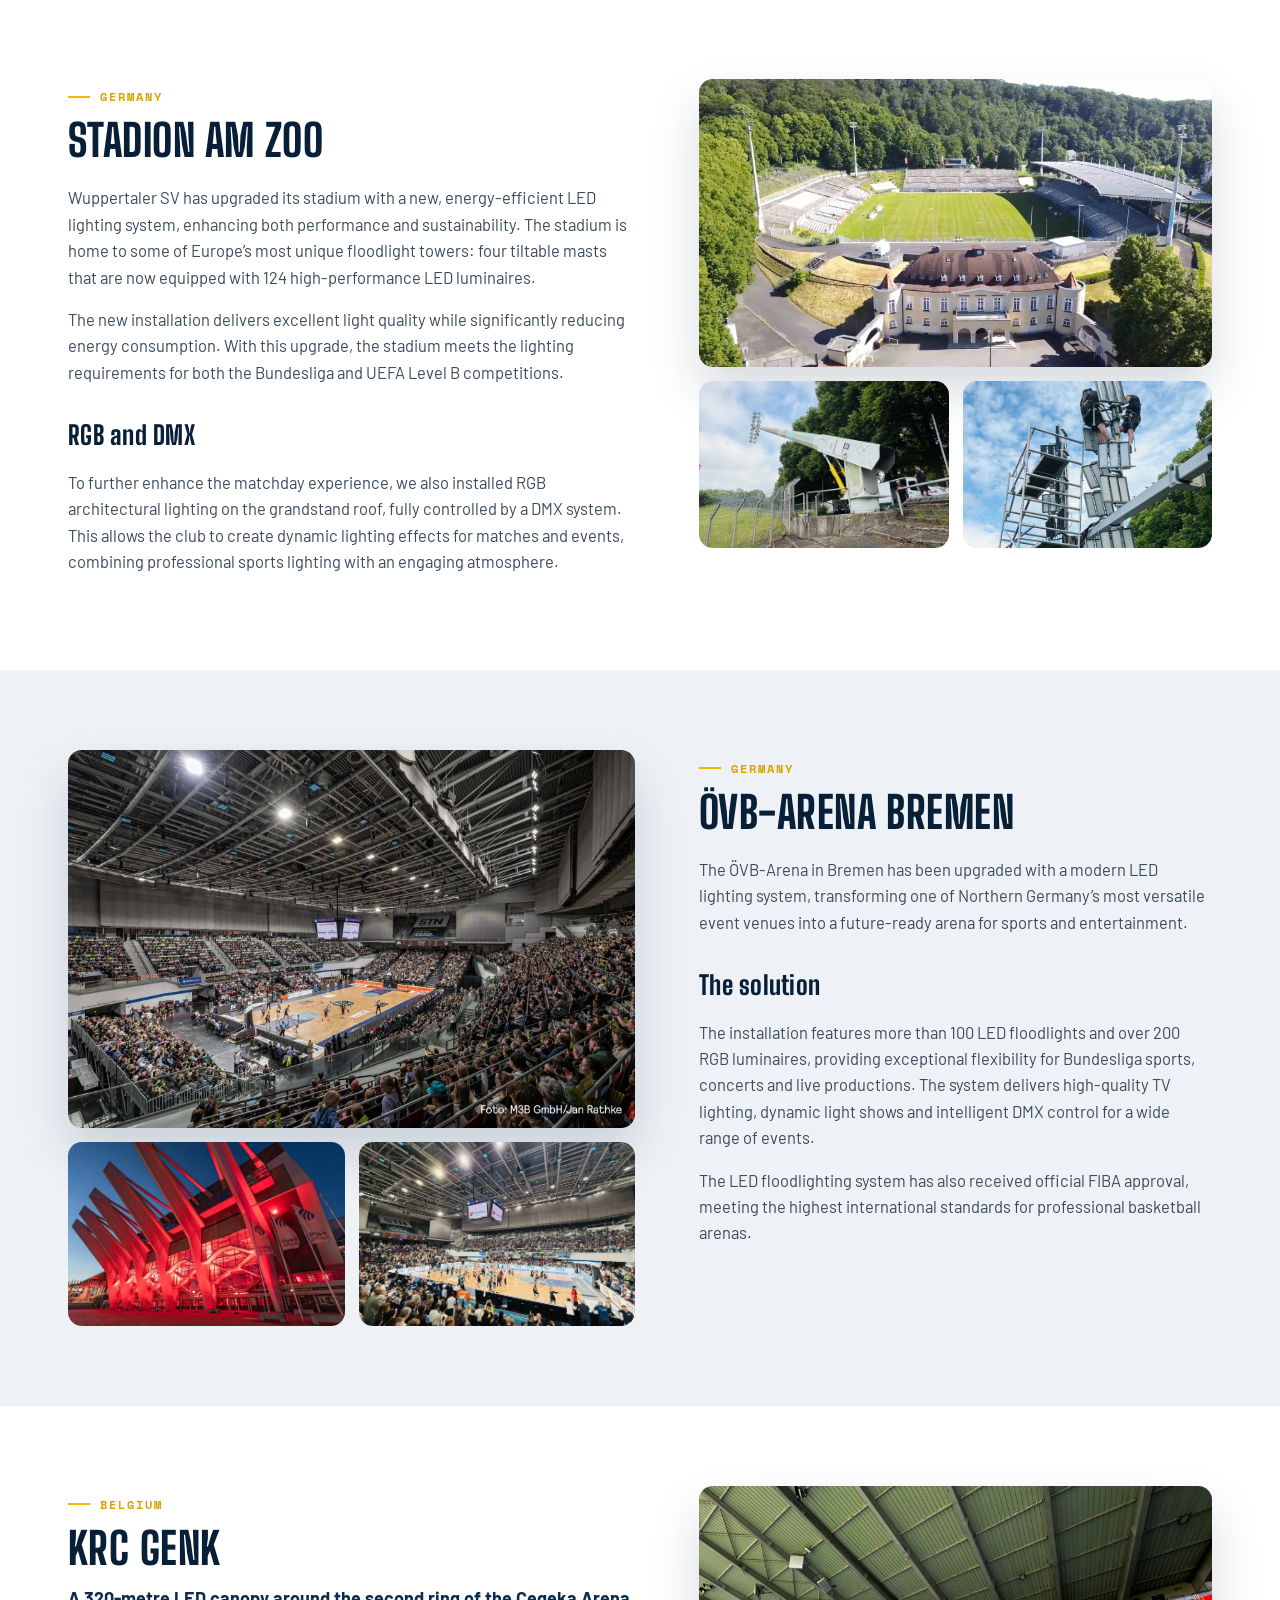
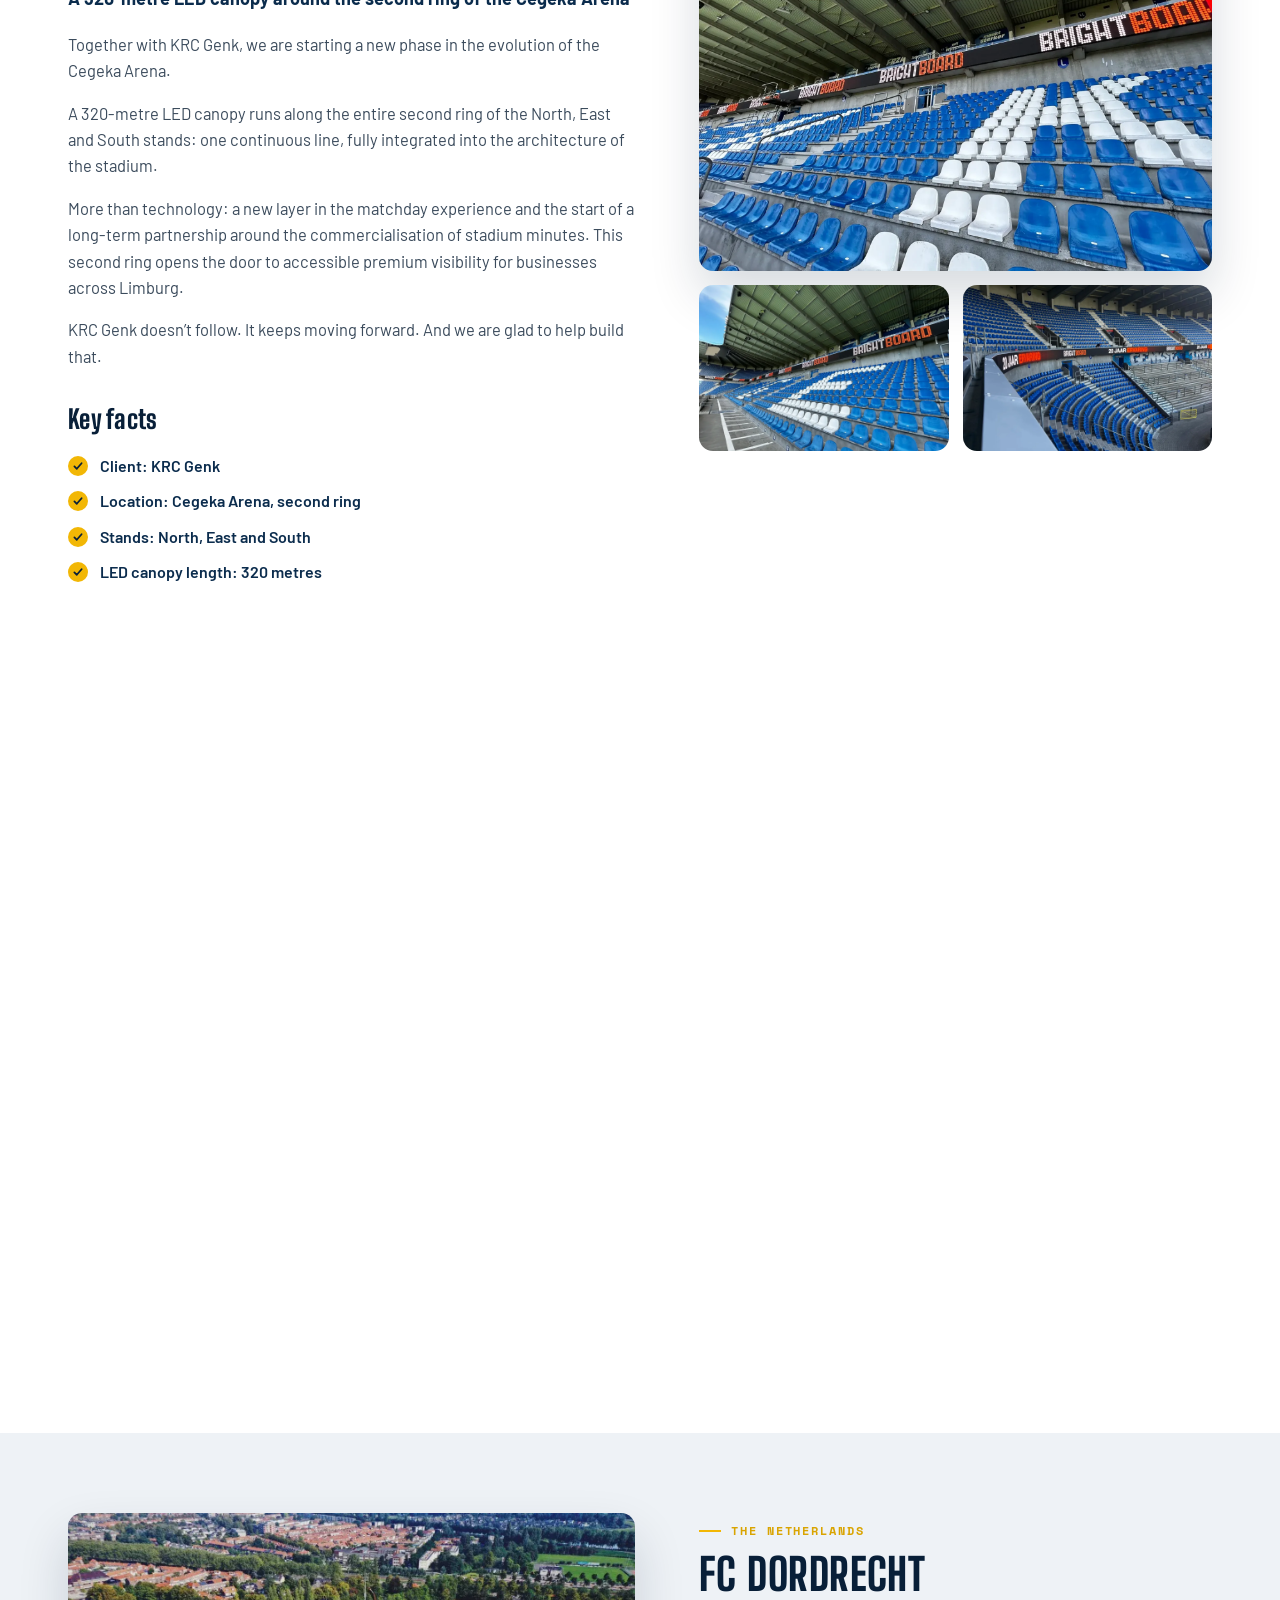
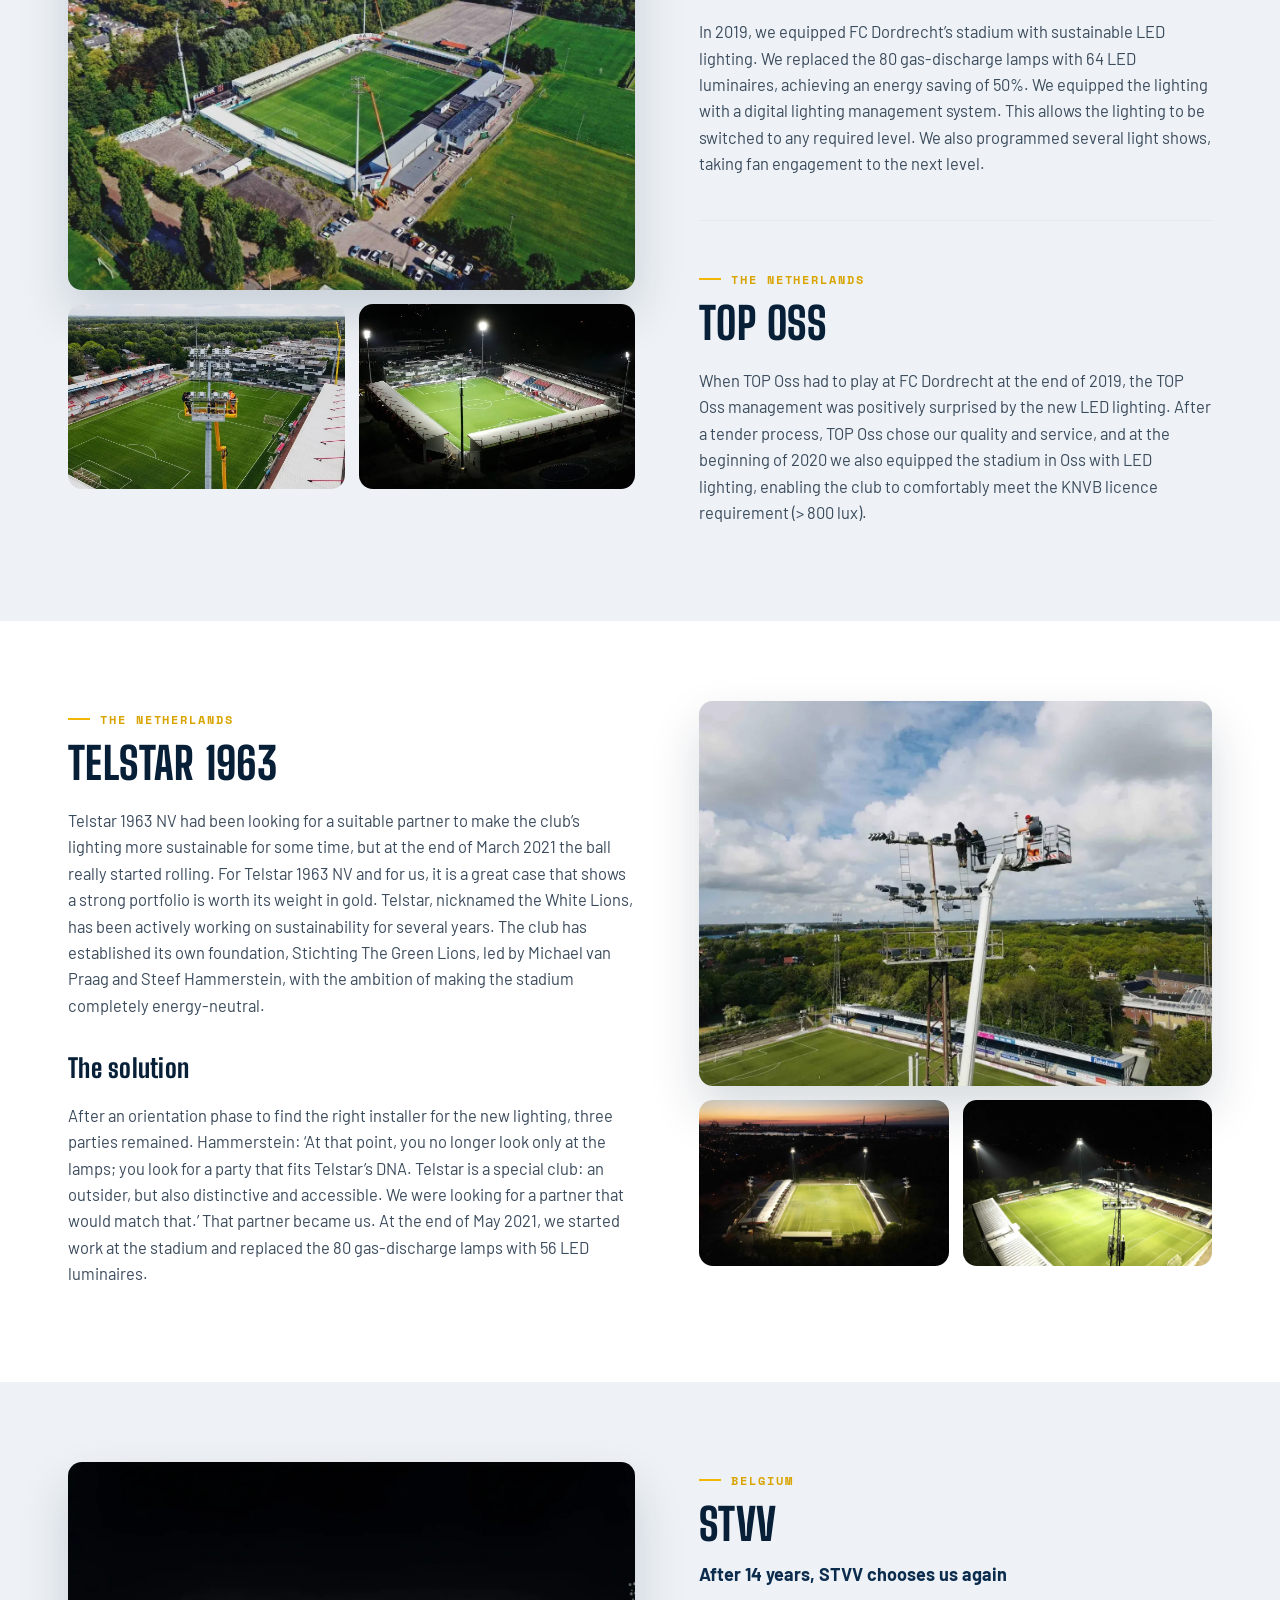
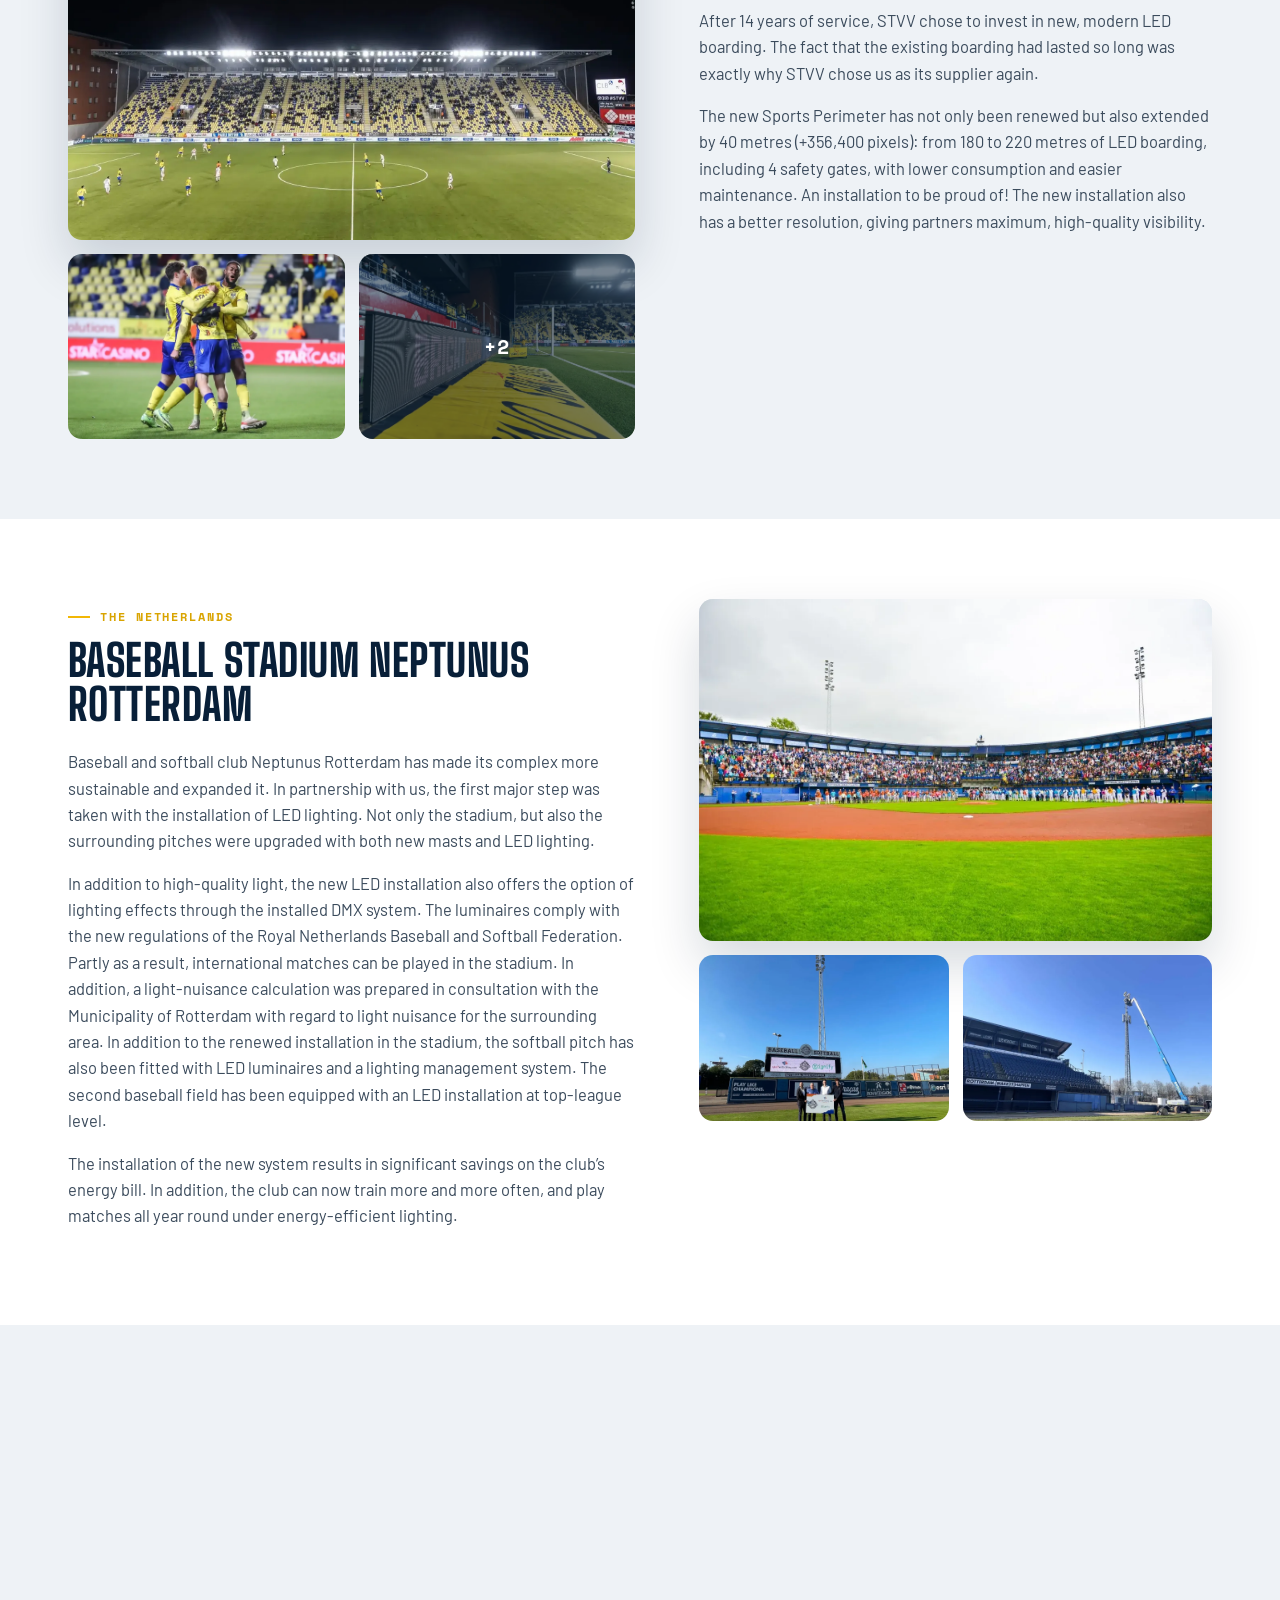
==== commit f8ca4199: "References page: Borussia-Park facade photo and LED screen - New main photo: the stadium facade at d" ====
--- a/references.html
+++ b/references.html
@@ -148,6 +148,8 @@
 .ref-copy h3{font-size:clamp(21px,2.2vw,26px); font-weight:800; color:var(--navy-950); margin:30px 0 12px;}
 .ref-copy p{margin:0 0 16px; font-size:16.5px;}
 .ref-copy p.ref-lead{font-family:var(--font-body); font-weight:700; font-size:18px; color:var(--navy-900); margin:-8px 0 18px;}
+.ref-more{display:inline-flex; align-items:center; gap:8px; margin-top:6px; font-weight:700; color:var(--navy-900); text-decoration:none; border-bottom:2px solid var(--gold-500); padding-bottom:2px; transition:color .2s ease;}
+.ref-more:hover{color:var(--gold-600);}
 .ref-gallery .g-extra{display:none;}
 .ref-gallery .g-more{position:absolute; inset:0; display:flex; align-items:center; justify-content:center; background:rgba(8,31,56,0.55); color:var(--white); font-family:var(--font-mono); font-weight:700; font-size:20px; letter-spacing:.04em; pointer-events:none;}
 .ref-copy .ref-sub + .ref-sub{margin-top:44px; padding-top:40px; border-top:1px solid var(--mist-100);}
@@ -347,7 +349,7 @@
 
 <div class="refs">
 <!-- BORUSSIA-PARK -->
-<section class="ref" data-type="lighting" id="borussia-park">
+<section class="ref" data-type="lighting screens" id="borussia-park">
   <div class="container">
     <div class="ref-grid">
       <div class="ref-copy reveal">
@@ -365,11 +367,17 @@
           <li data-i18n="bmg_s5">Programming of lighting scenes and light shows</li>
           <li data-i18n="bmg_s6">Installation of LED floodlighting for 10 training pitches</li>
         </ul>
-      </div>
-      <div class="ref-gallery reveal">
-        <button class="g-main"><img src="assets/references/bmg-1.webp" alt="Borussia-Park, Mönchengladbach" width="1600" height="1200" loading="lazy"></button>
-        <button class="g-thumb"><img src="assets/references/bmg-2.webp" alt="Borussia-Park, Mönchengladbach" loading="lazy"></button>
-        <button class="g-thumb"><img src="assets/references/bmg-3.webp" alt="Borussia-Park, Mönchengladbach" loading="lazy"></button>
+        <!-- LED screen on the facade (source: blog/borussia-monchengladbach.html) -->
+        <h3 data-i18n="bmg_led_h">600 m² of LED on the stadium facade</h3>
+        <p data-i18n="bmg_led_p1">The stadium facade now also has a new LED screen: more than 600 m² of display, spread across several surfaces. It is made up of modular LED panels that fit together seamlessly and withstand all weather conditions (IP65, frost, storms and sunshine). With a pixel pitch of P10, tailored to the viewing distance of the supporters, it remains clearly legible even in direct sunlight. The full installation was completed in three weeks.</p>
+        <p data-i18n="bmg_led_p2">The project had to meet Germany’s strict construction standards: the engineering drawings were reviewed and approved by the German authorities before installation, and all welding on the supporting structure was certified to the same standards. All the infrastructure is controlled by a single system that monitors the installation around the clock and automatically shuts the screen down if the temperature exceeds a set threshold.</p>
+        <a class="ref-more" href="blog/borussia-monchengladbach.html"><span data-i18n="bmg_more">Read the full story</span> <span aria-hidden="true">→</span></a>
+      </div>
+      <div class="ref-gallery reveal">
+        <button class="g-main"><img src="assets/references/bmg-facade.webp" alt="Borussia-Park, Mönchengladbach: LED screen on the stadium facade" width="1206" height="908" loading="lazy"></button>
+        <button class="g-thumb"><img src="assets/references/bmg-1.webp" alt="Borussia-Park, Mönchengladbach" loading="lazy"></button>
+        <button class="g-thumb"><img src="assets/references/bmg-2.webp" alt="Borussia-Park, Mönchengladbach" loading="lazy"><span class="g-more">+1</span></button>
+        <button class="g-thumb g-extra"><img src="assets/references/bmg-3.webp" alt="Borussia-Park, Mönchengladbach" loading="lazy"></button>
       </div>
     </div>
     <div class="ref-video reveal">
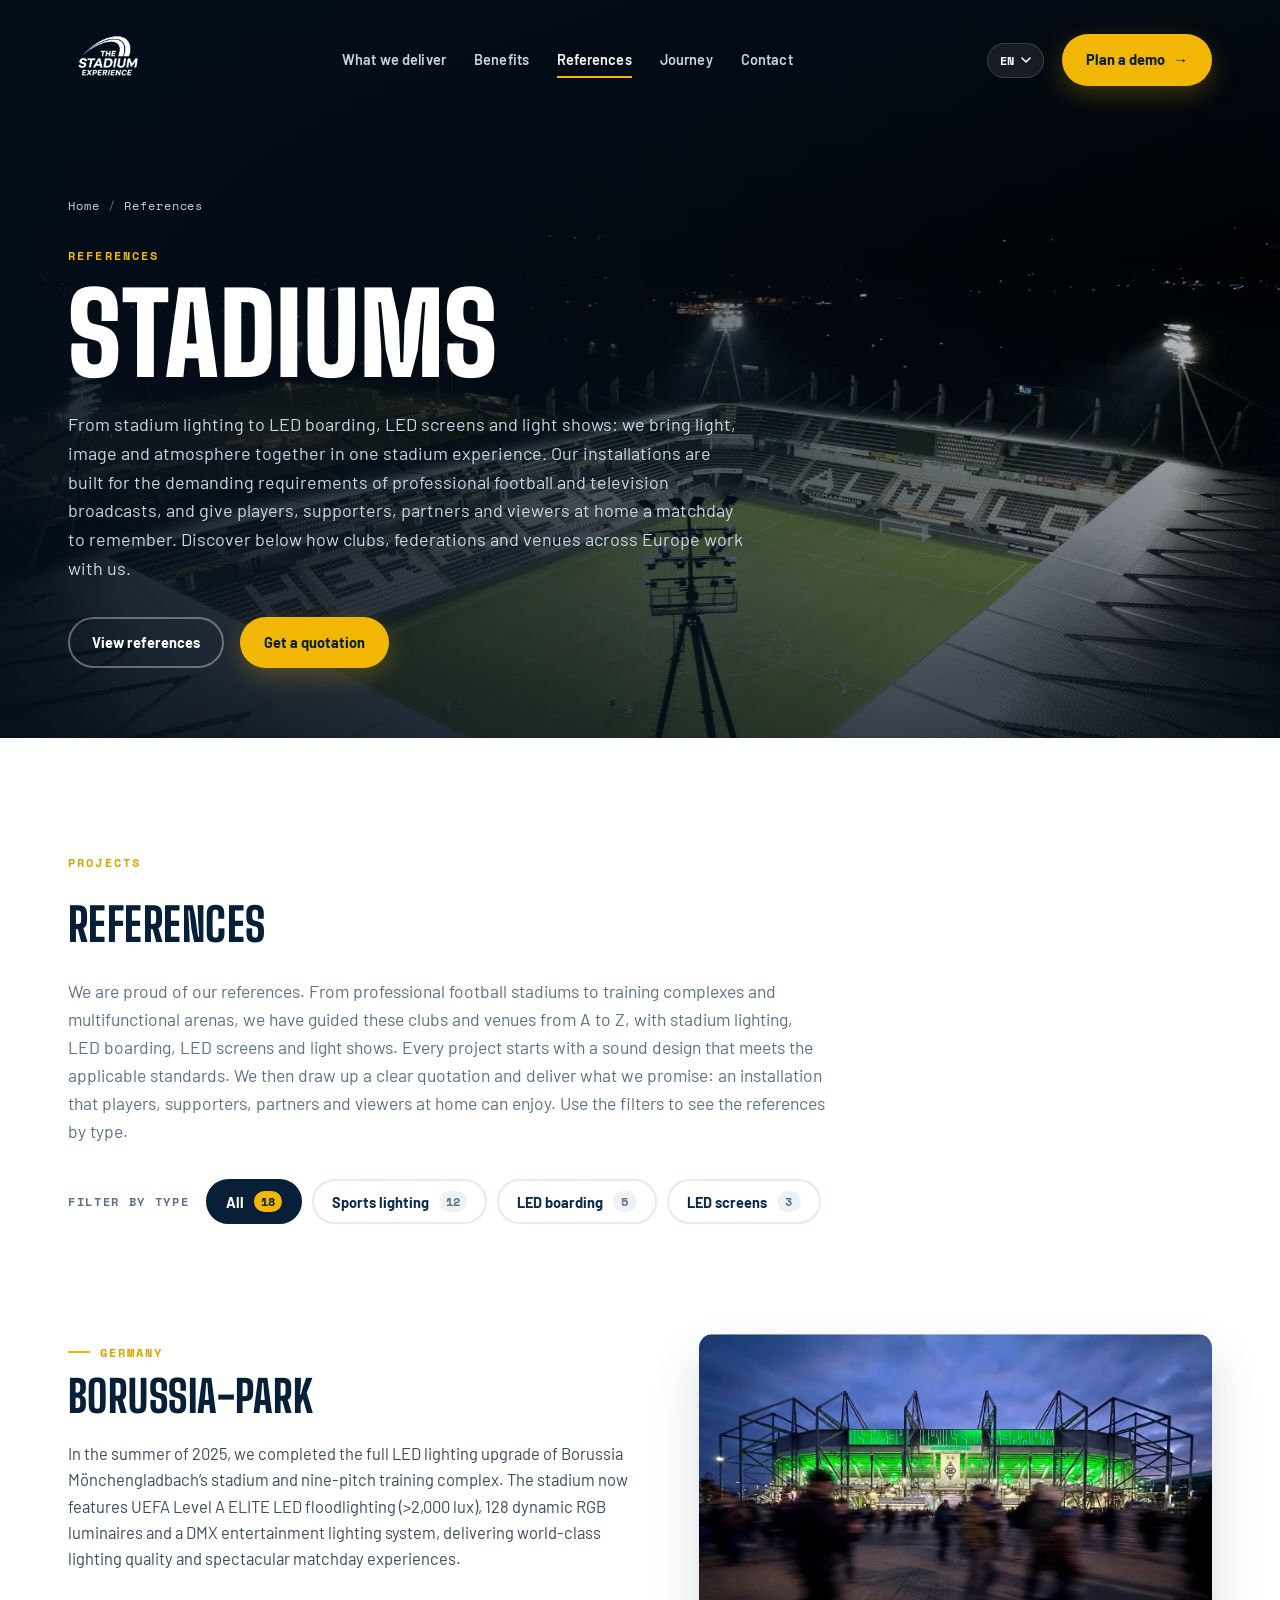
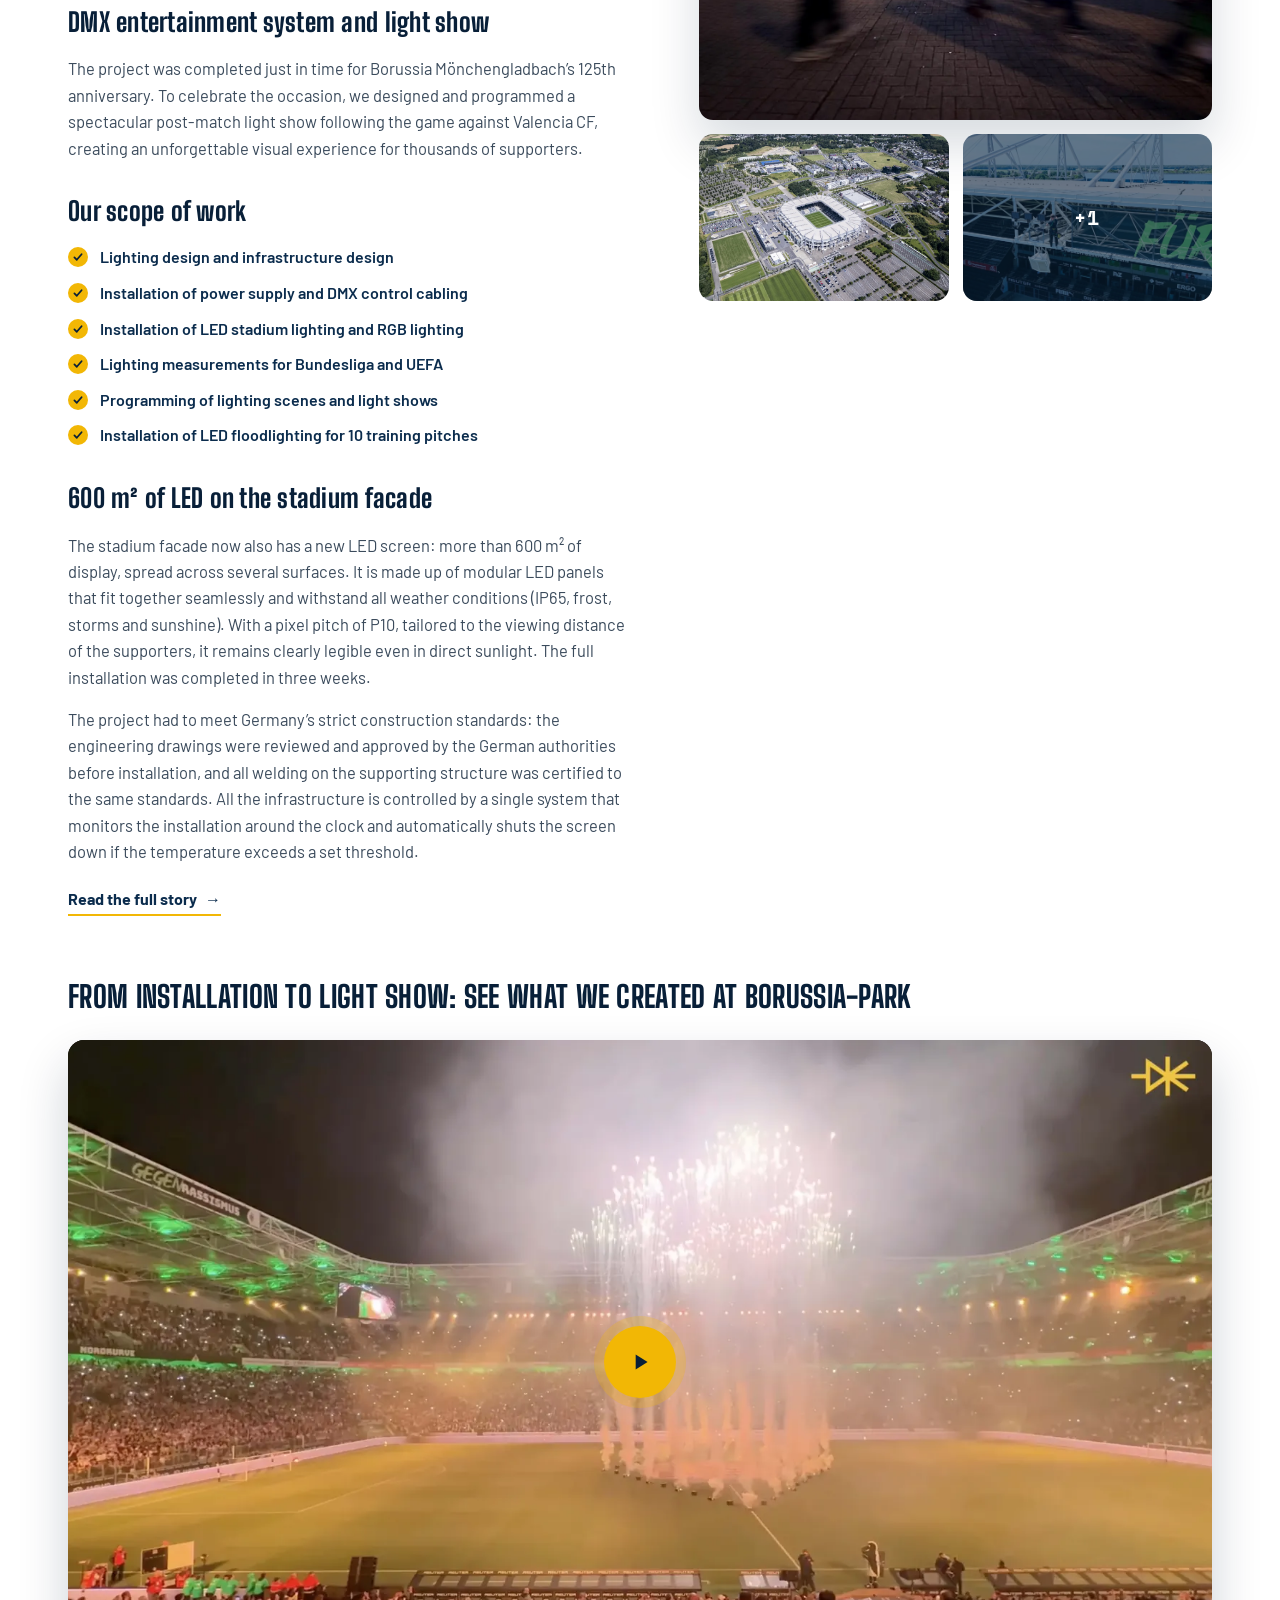
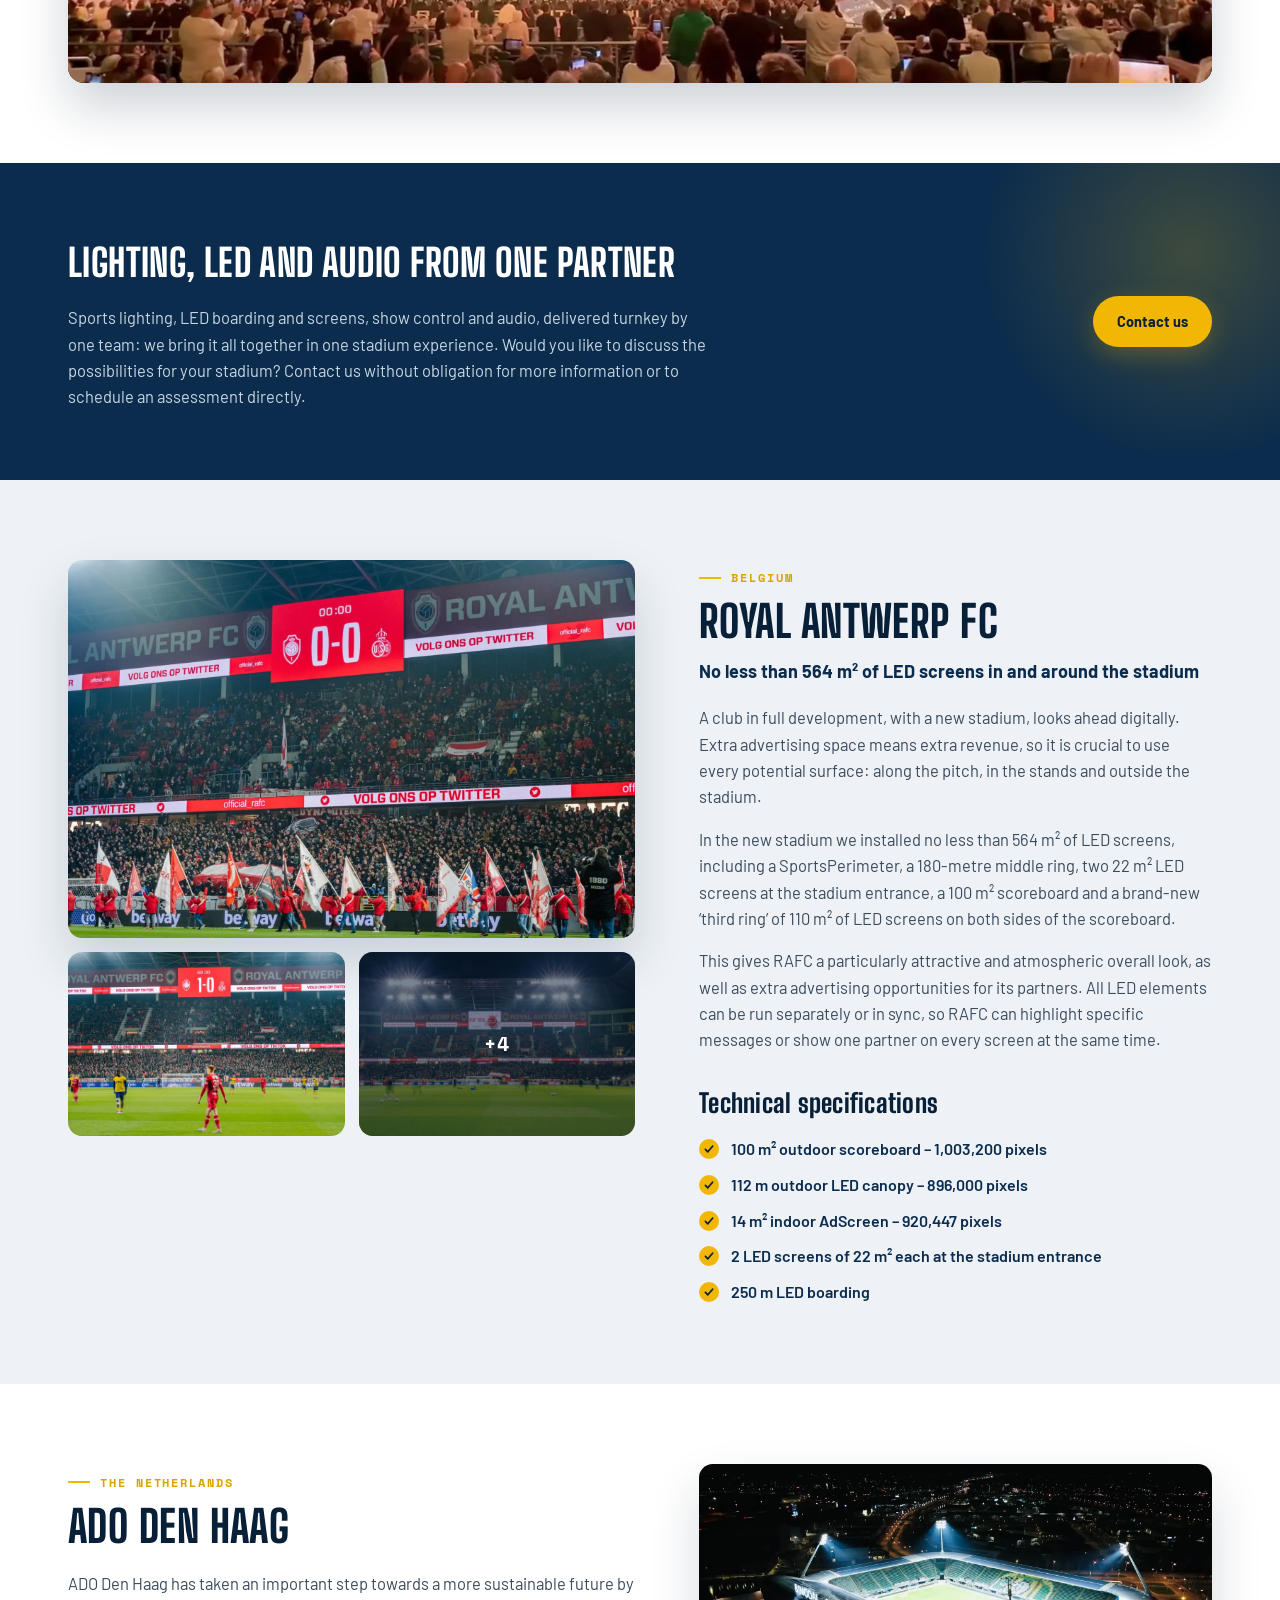
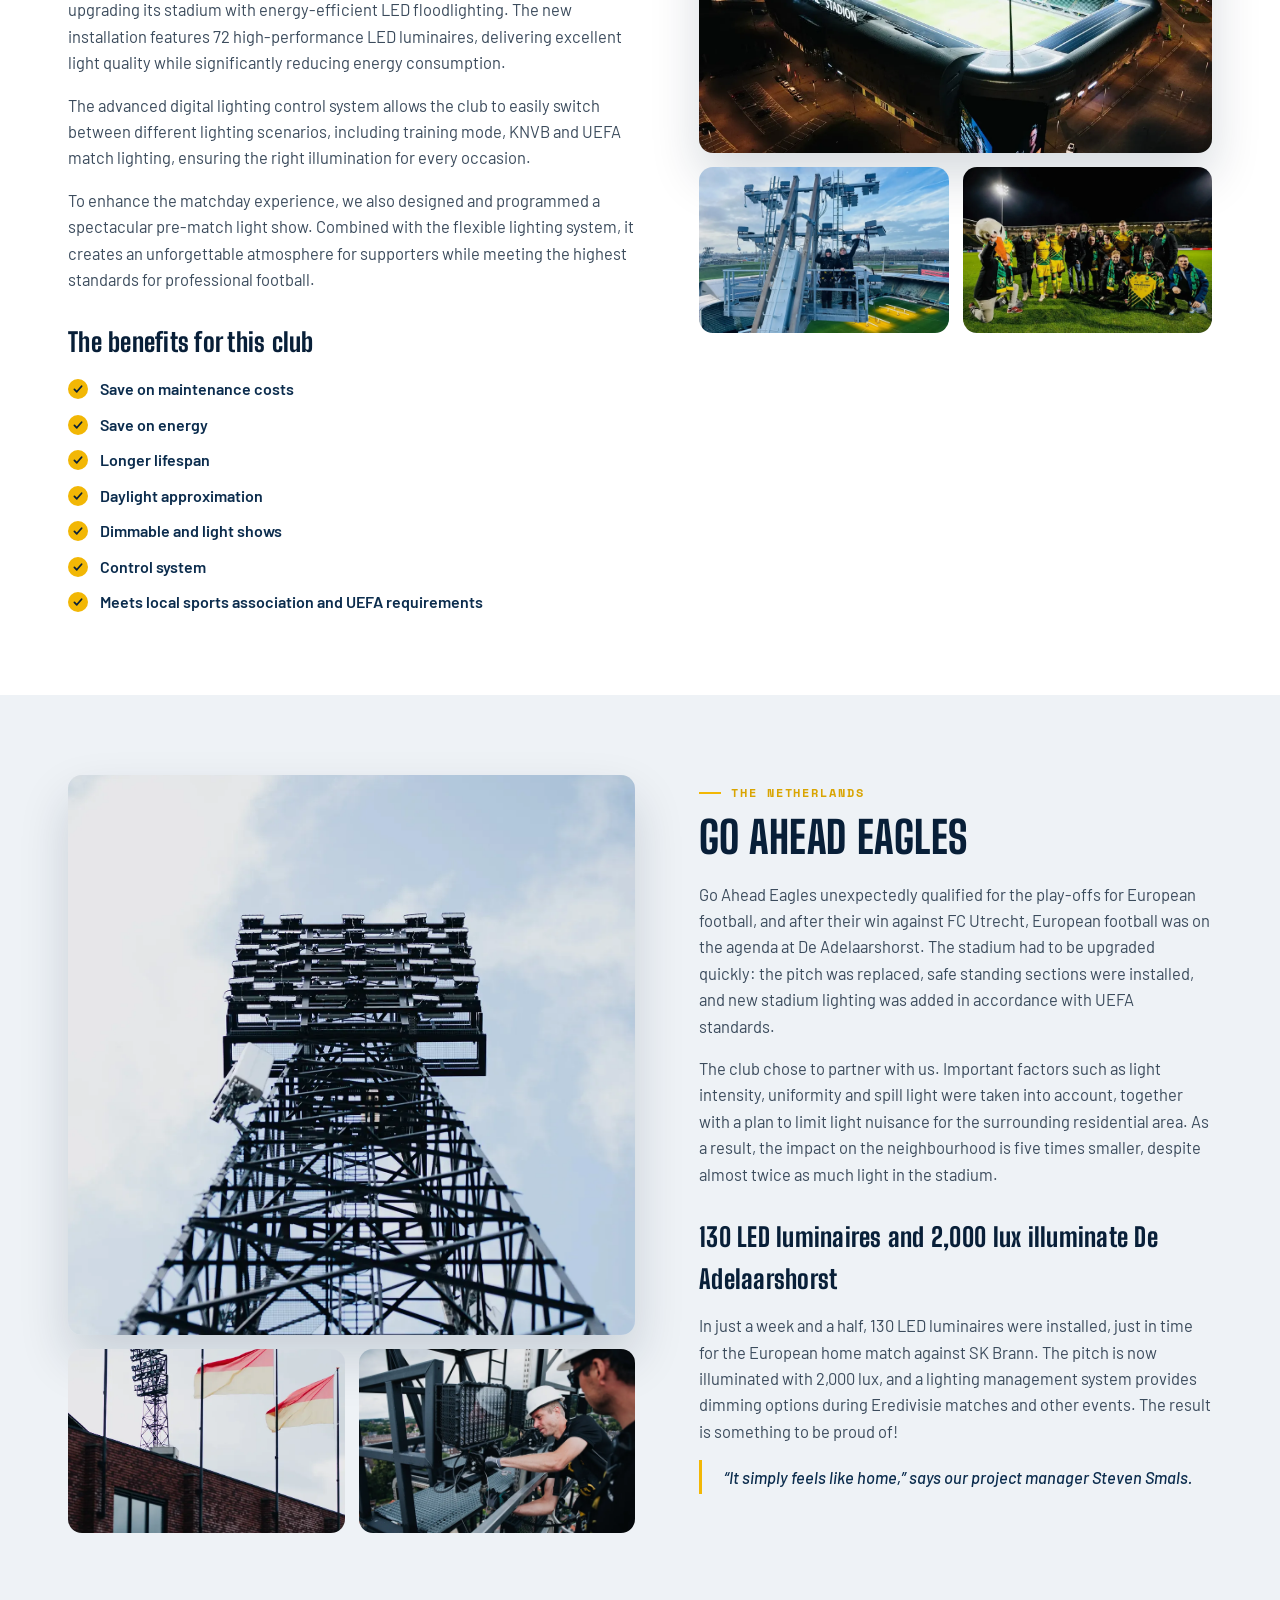
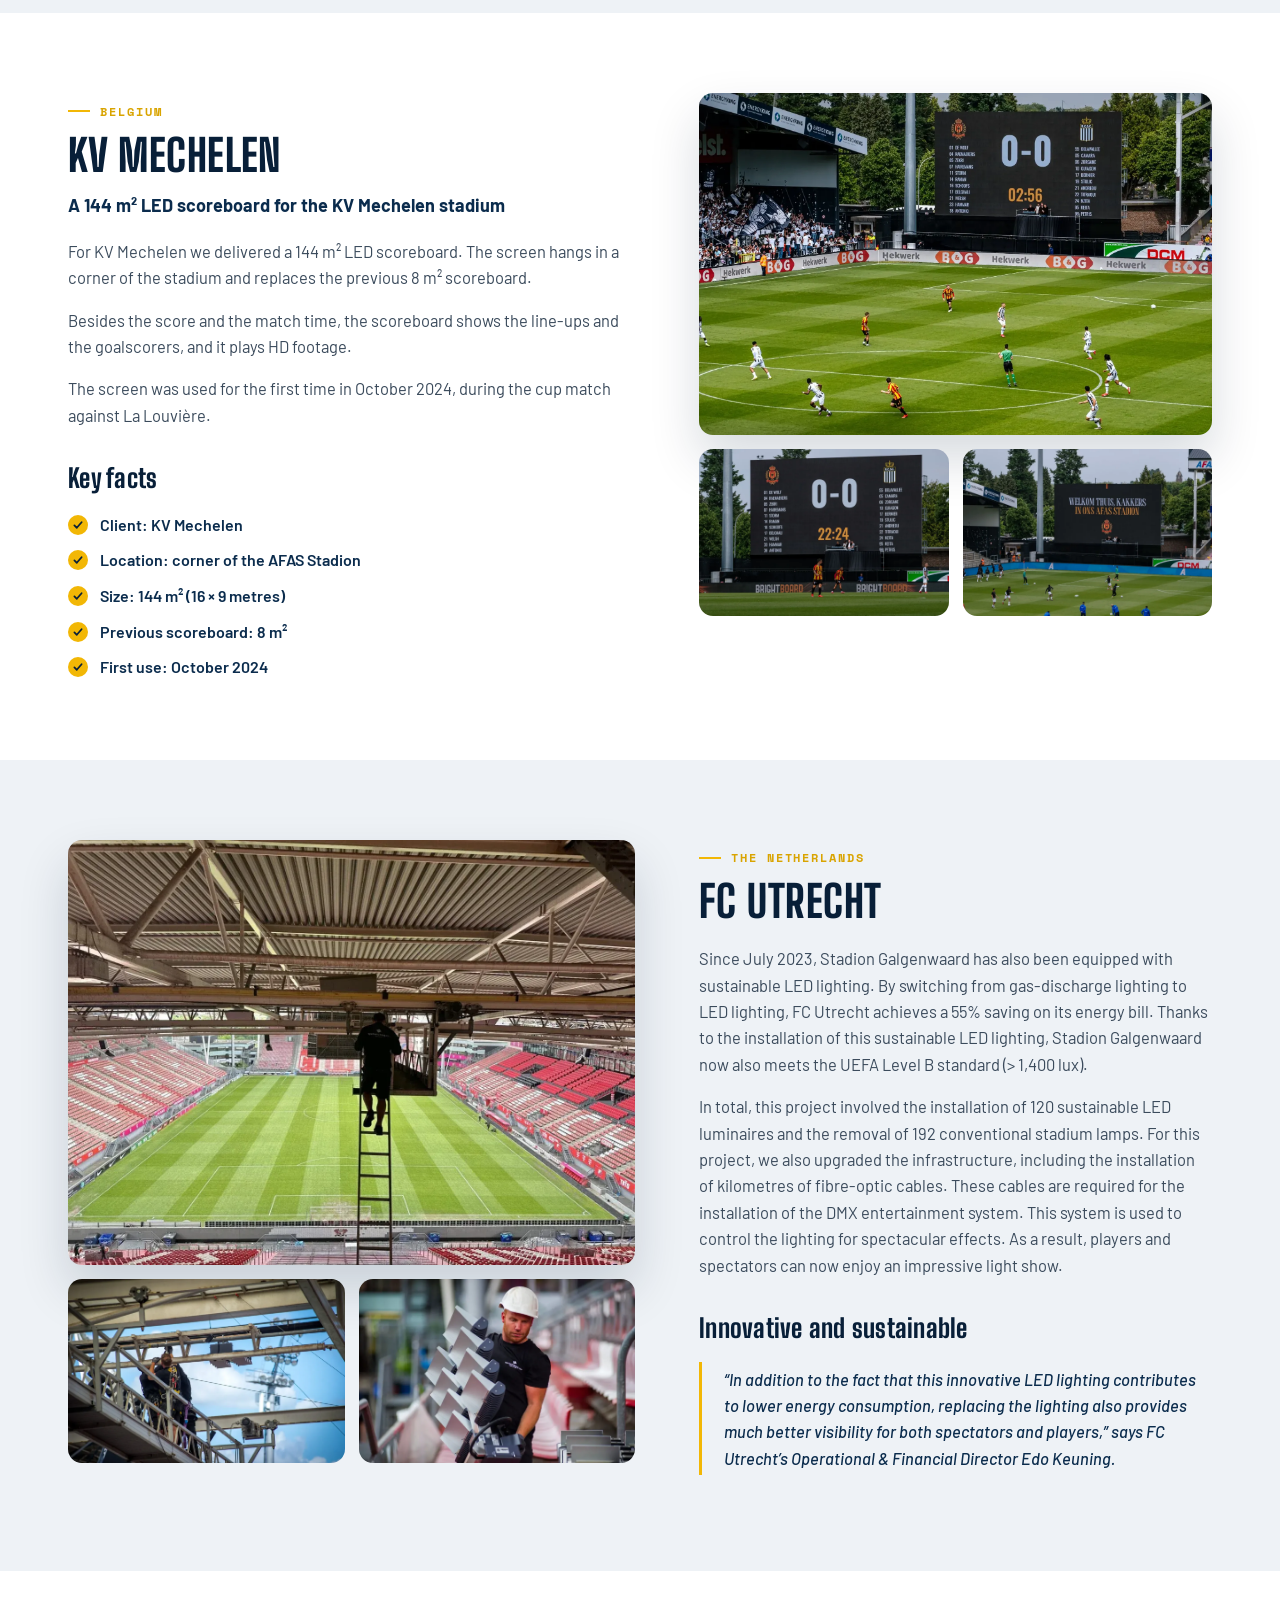
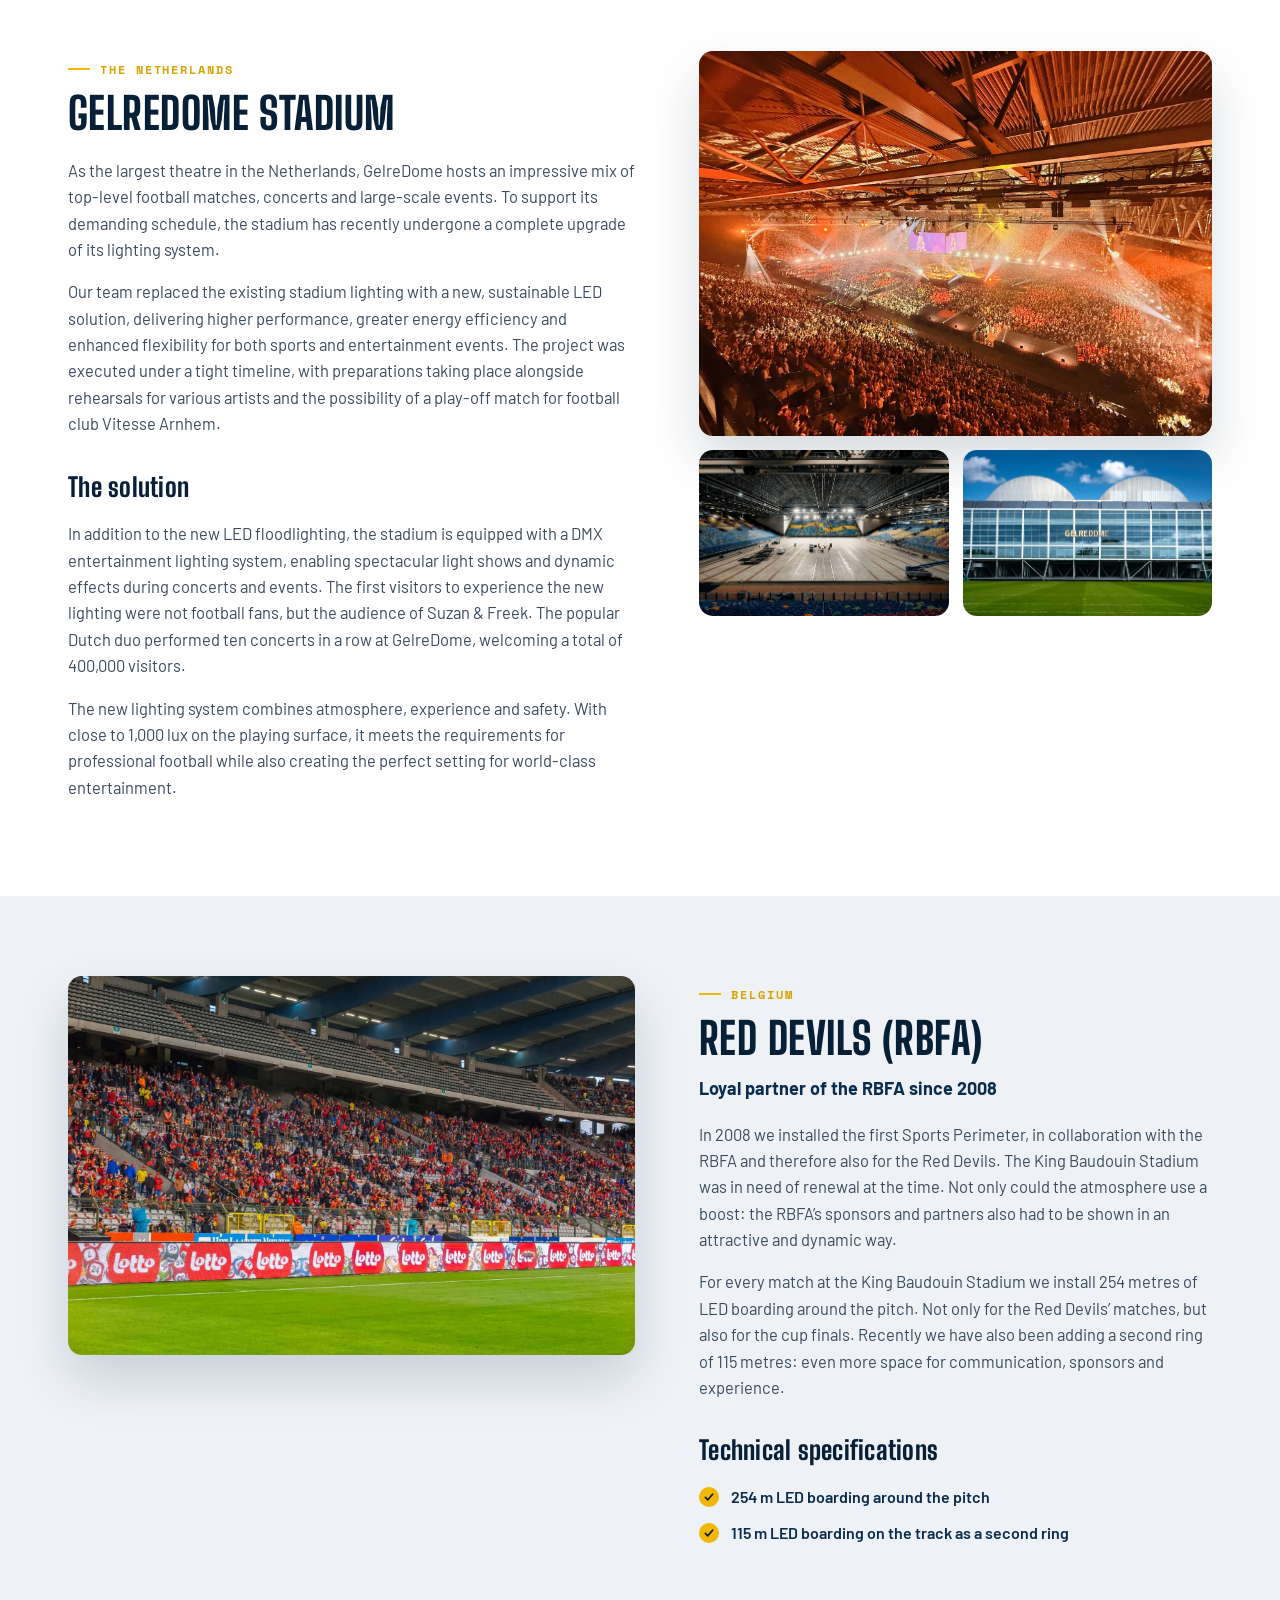
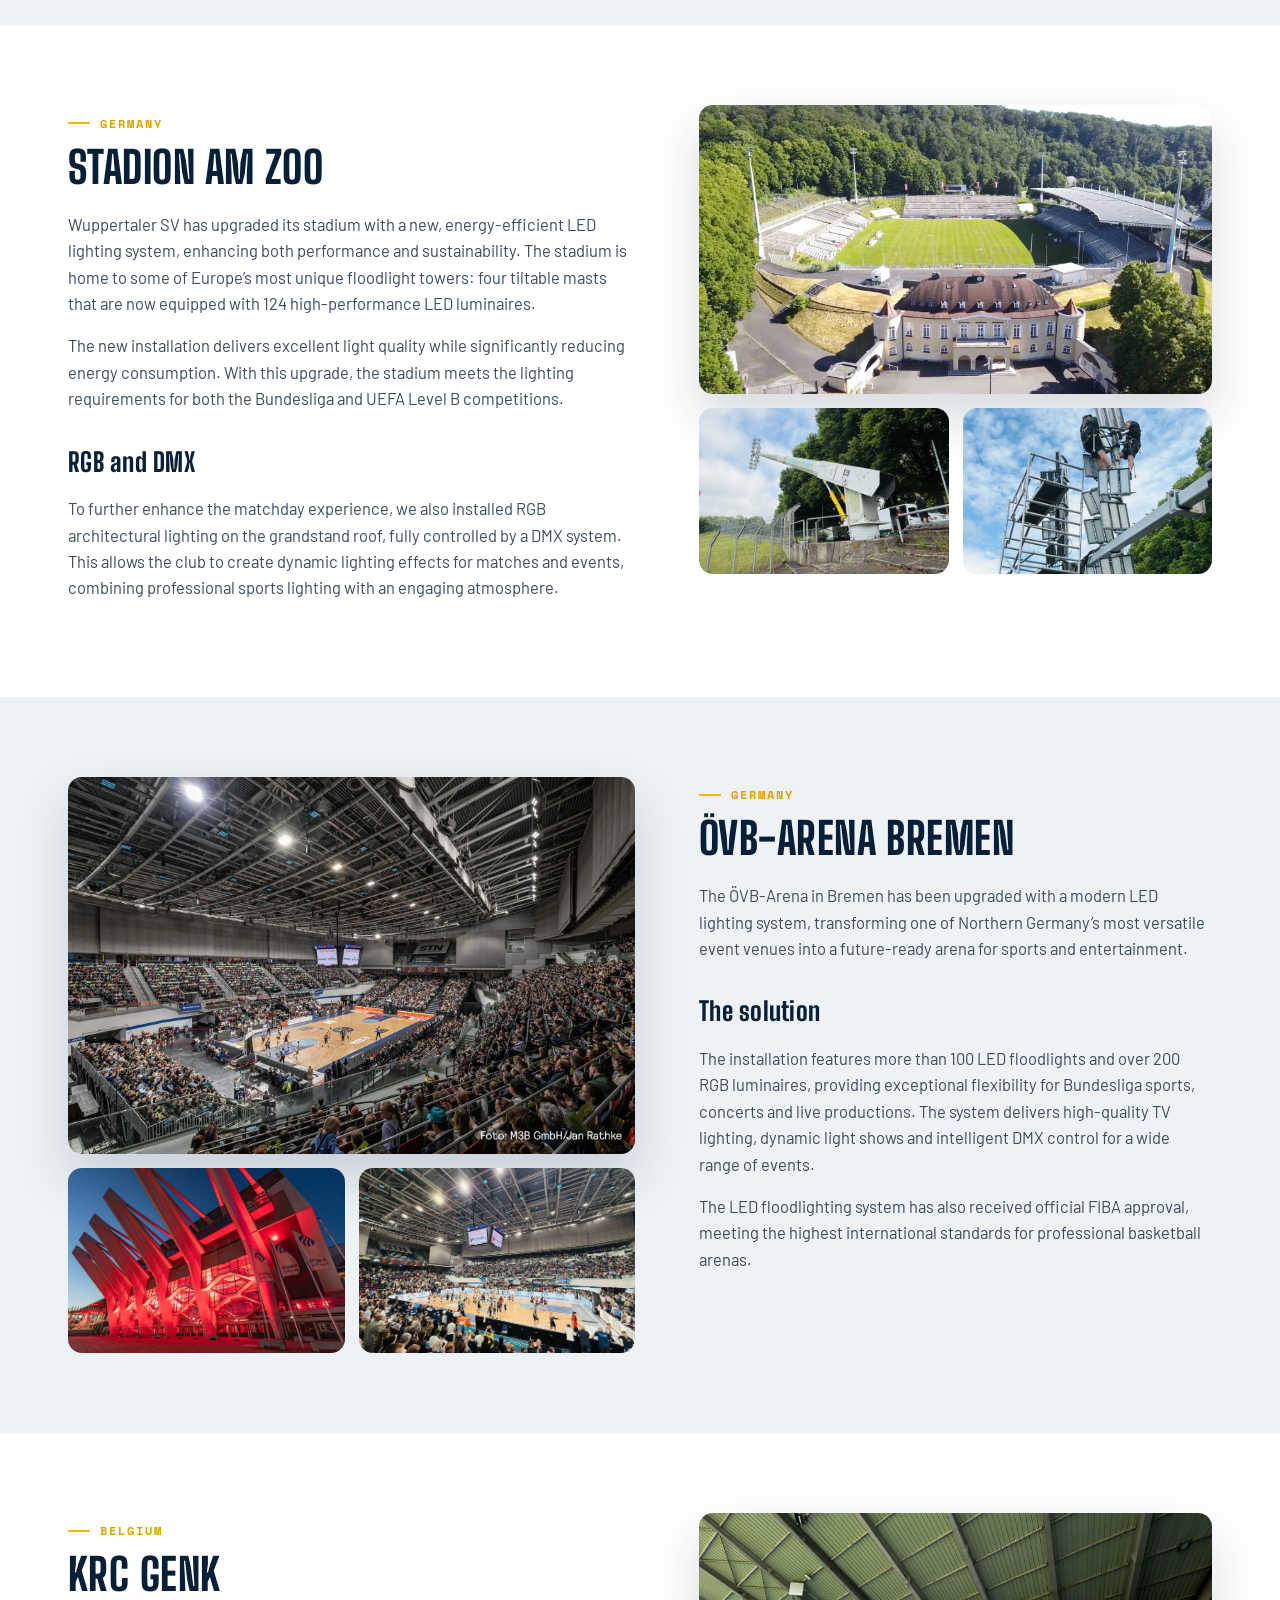
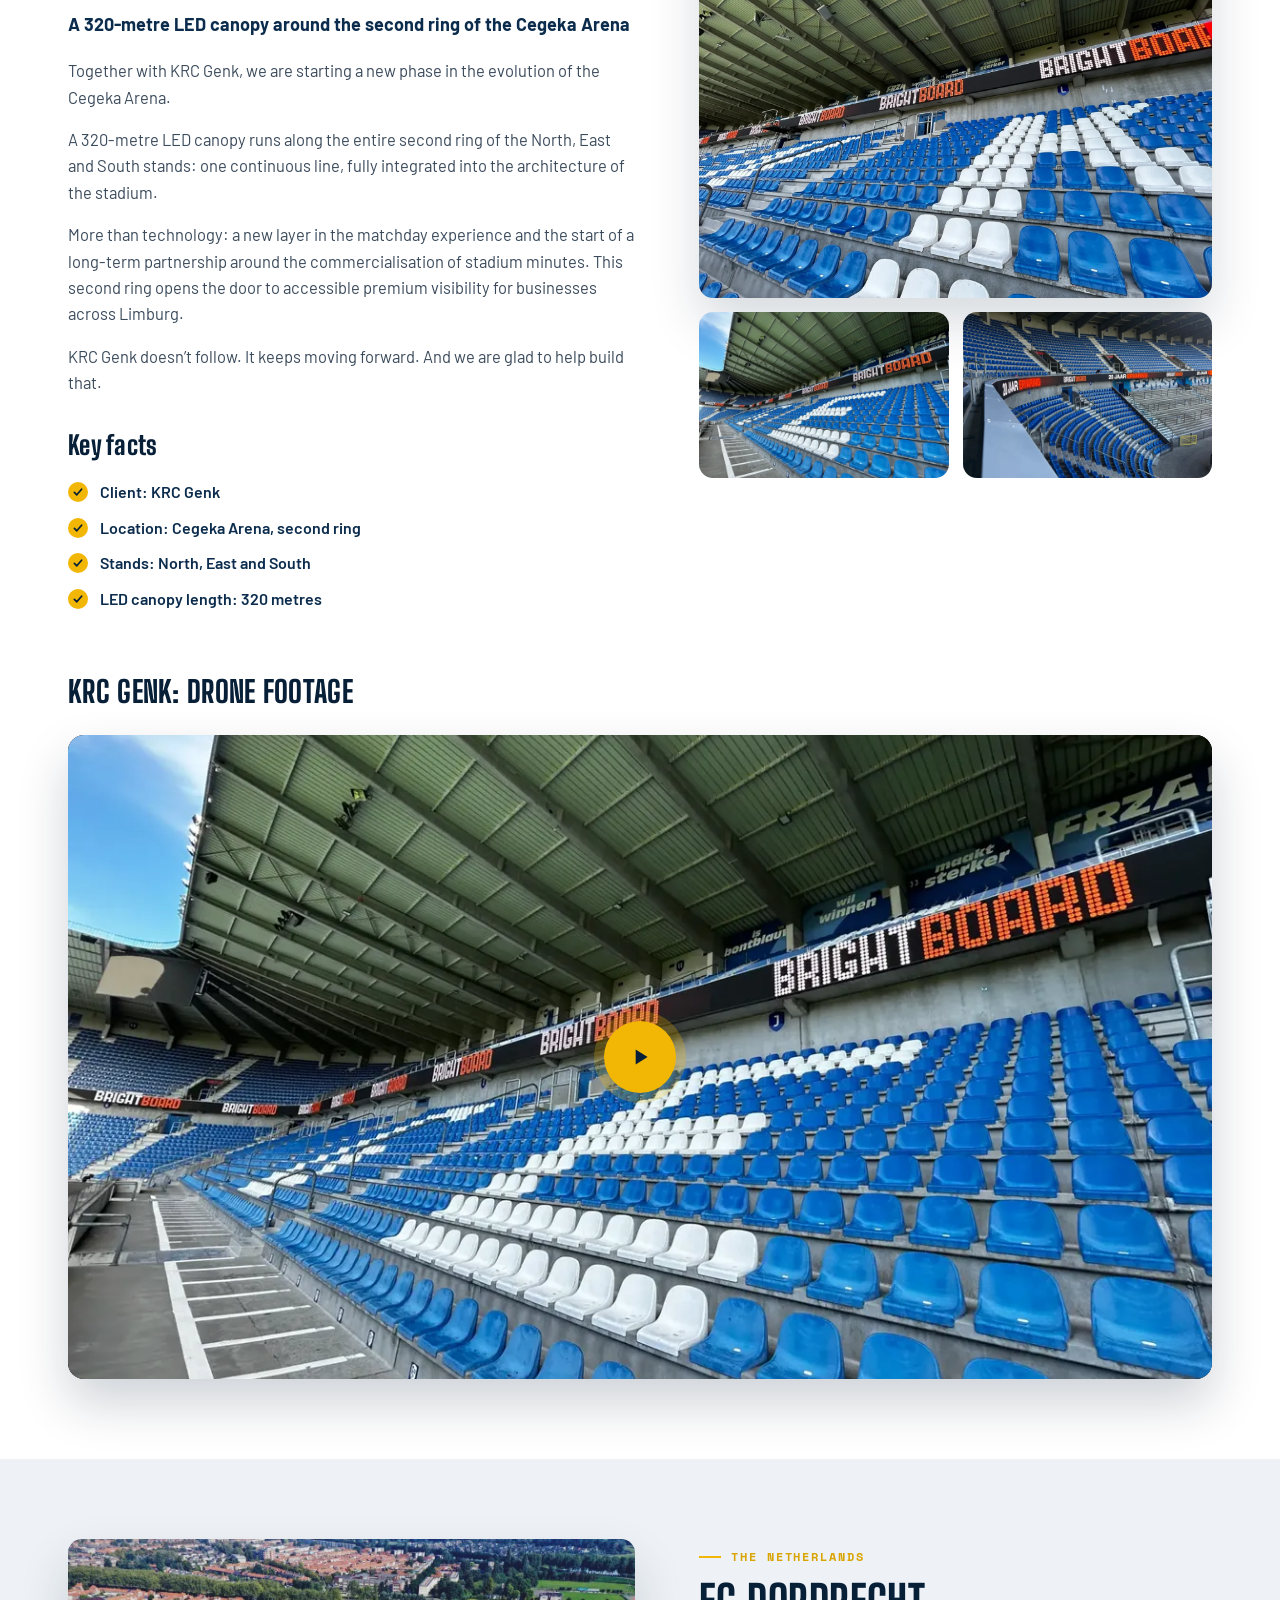
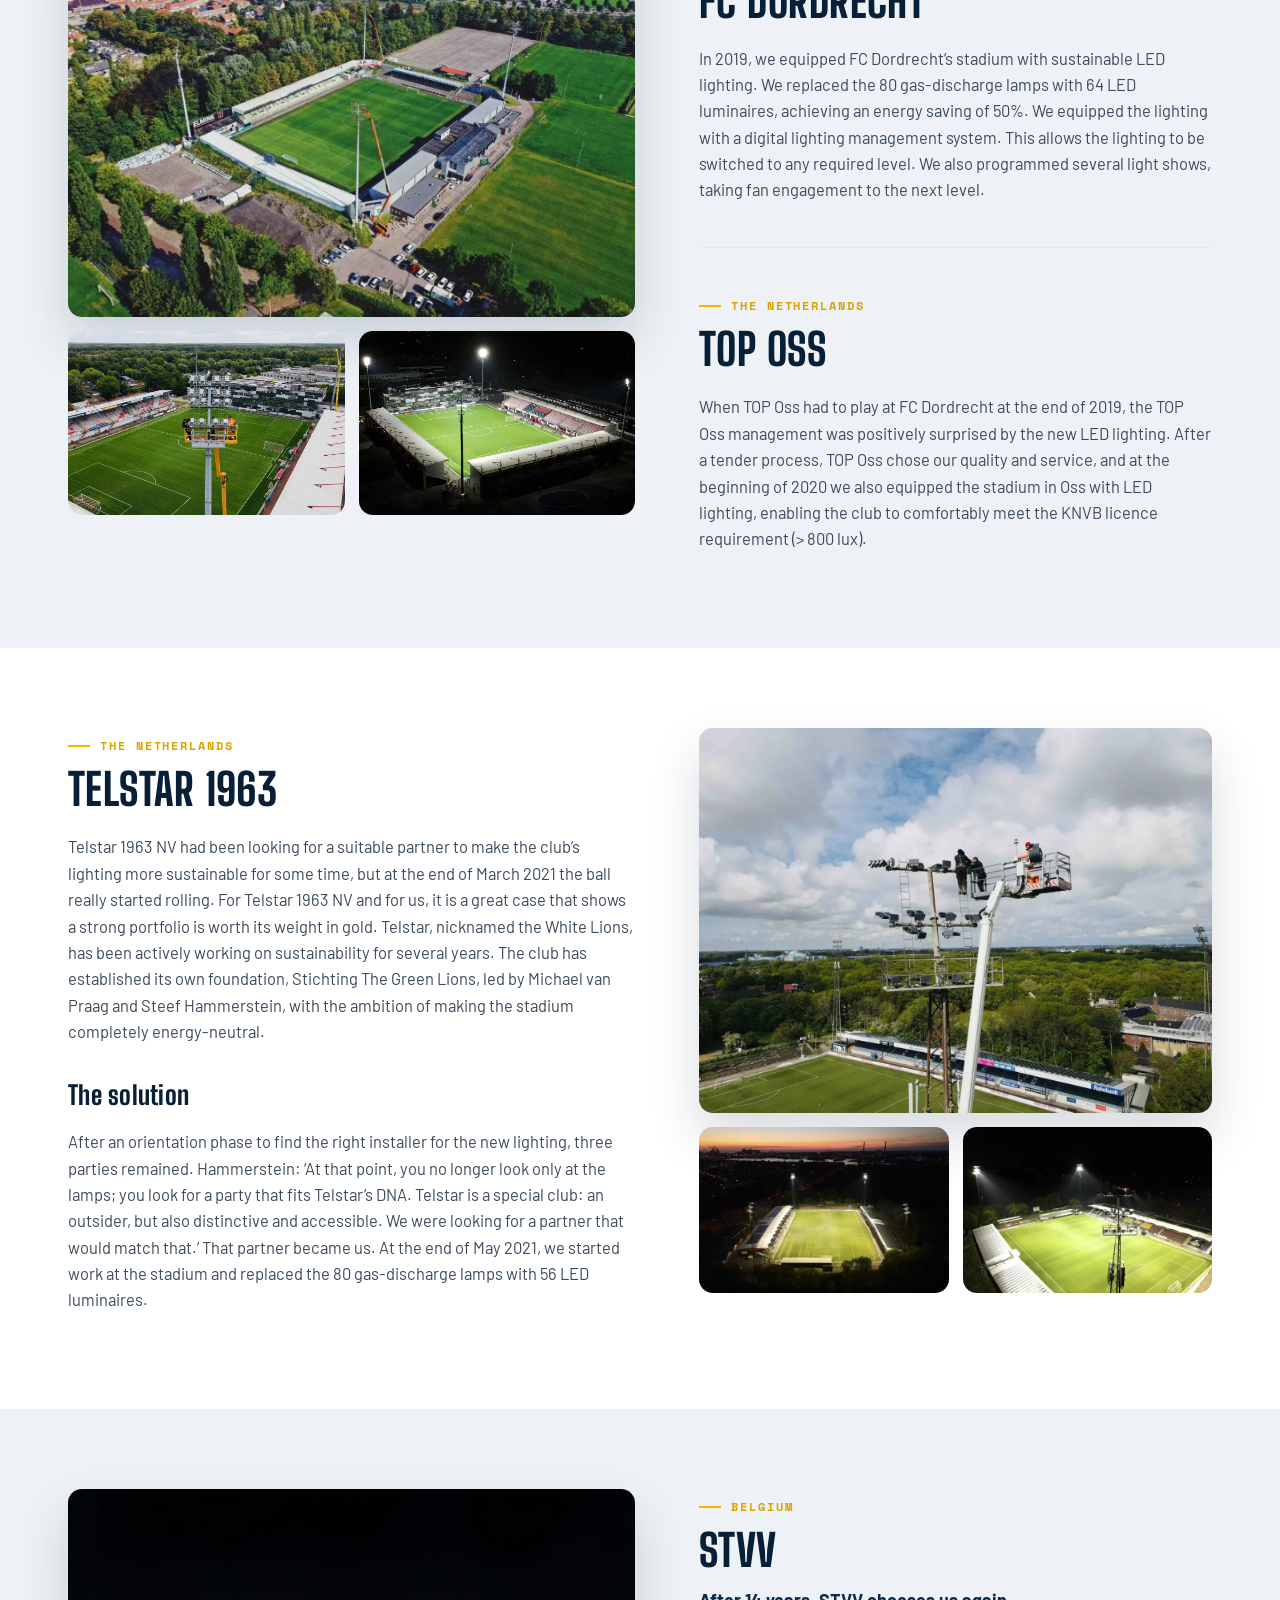
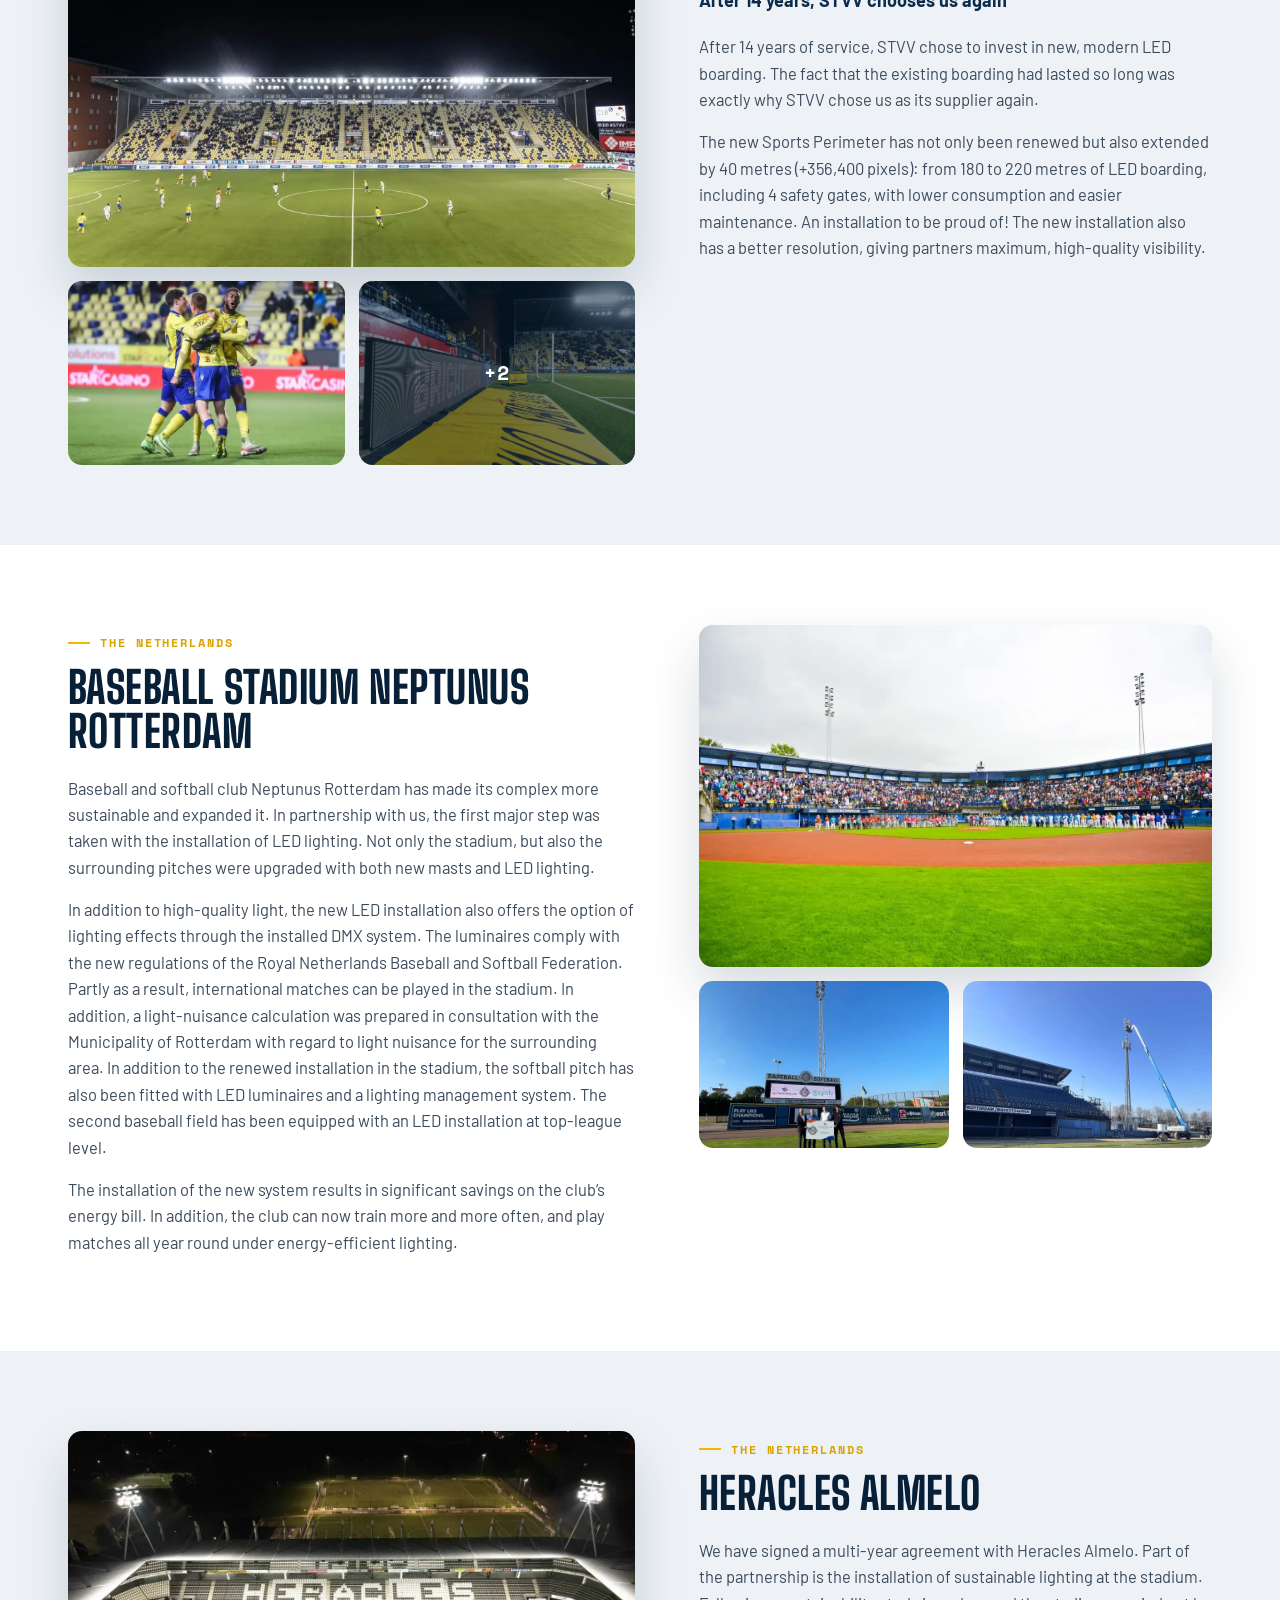
==== commit def6c277: "References page: general CTA banners Both CTA banners now cover everything The Stadium Experience of" ====
--- a/references.html
+++ b/references.html
@@ -388,11 +388,11 @@
 </section>
 
 <!-- CTA -->
-<div class="cta-band" data-type="lighting">
+<div class="cta-band" data-type="lighting screens"><!-- shown together with Borussia-Park, the block it follows -->
   <div class="container cta-inner reveal">
     <div>
-      <h2 data-i18n="cta_title">Switching to LED lighting for stadiums</h2>
-      <p data-i18n="cta_text">Convinced of the benefits of LED lighting for stadiums and would you like to discuss the possibilities? Contact us without obligation for more information or to schedule an assessment directly.</p>
+      <h2 data-i18n="cta_title">Lighting, LED and audio from one partner</h2>
+      <p data-i18n="cta_text">Sports lighting, LED boarding and screens, show control and audio, delivered turnkey by one team: we bring it all together in one stadium experience. Would you like to discuss the possibilities for your stadium? Contact us without obligation for more information or to schedule an assessment directly.</p>
     </div>
     <a href="index.html#contact" class="btn btn-gold" data-i18n="cta_btn">Contact us</a>
   </div>
@@ -836,8 +836,8 @@
 <div class="cta-band">
   <div class="container cta-inner reveal">
     <div>
-      <h2 data-i18n="cta_title">Switching to LED lighting for stadiums</h2>
-      <p data-i18n="cta_text">Convinced of the benefits of LED lighting for stadiums and would you like to discuss the possibilities? Contact us without obligation for more information or to schedule an assessment directly.</p>
+      <h2 data-i18n="cta_title">Lighting, LED and audio from one partner</h2>
+      <p data-i18n="cta_text">Sports lighting, LED boarding and screens, show control and audio, delivered turnkey by one team: we bring it all together in one stadium experience. Would you like to discuss the possibilities for your stadium? Contact us without obligation for more information or to schedule an assessment directly.</p>
     </div>
     <a href="index.html#contact" class="btn btn-gold" data-i18n="cta_btn">Contact us</a>
   </div>
